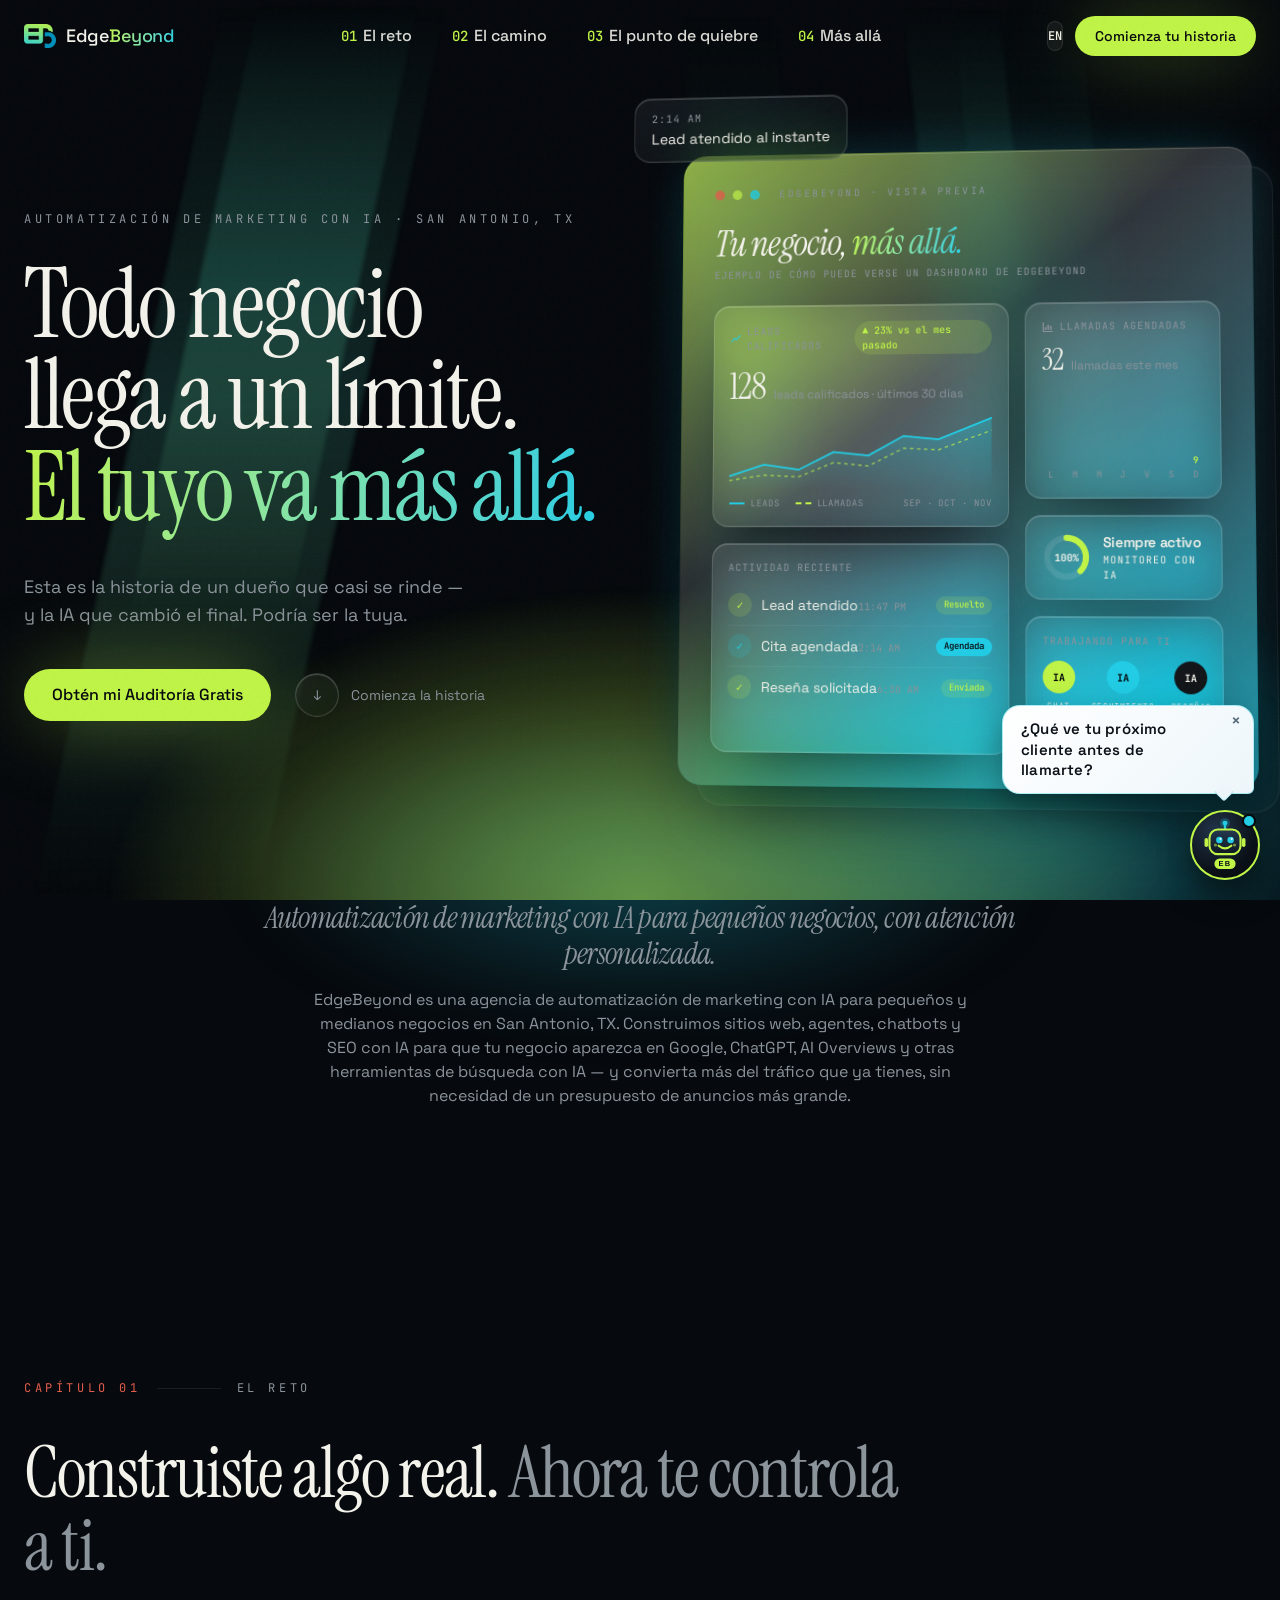
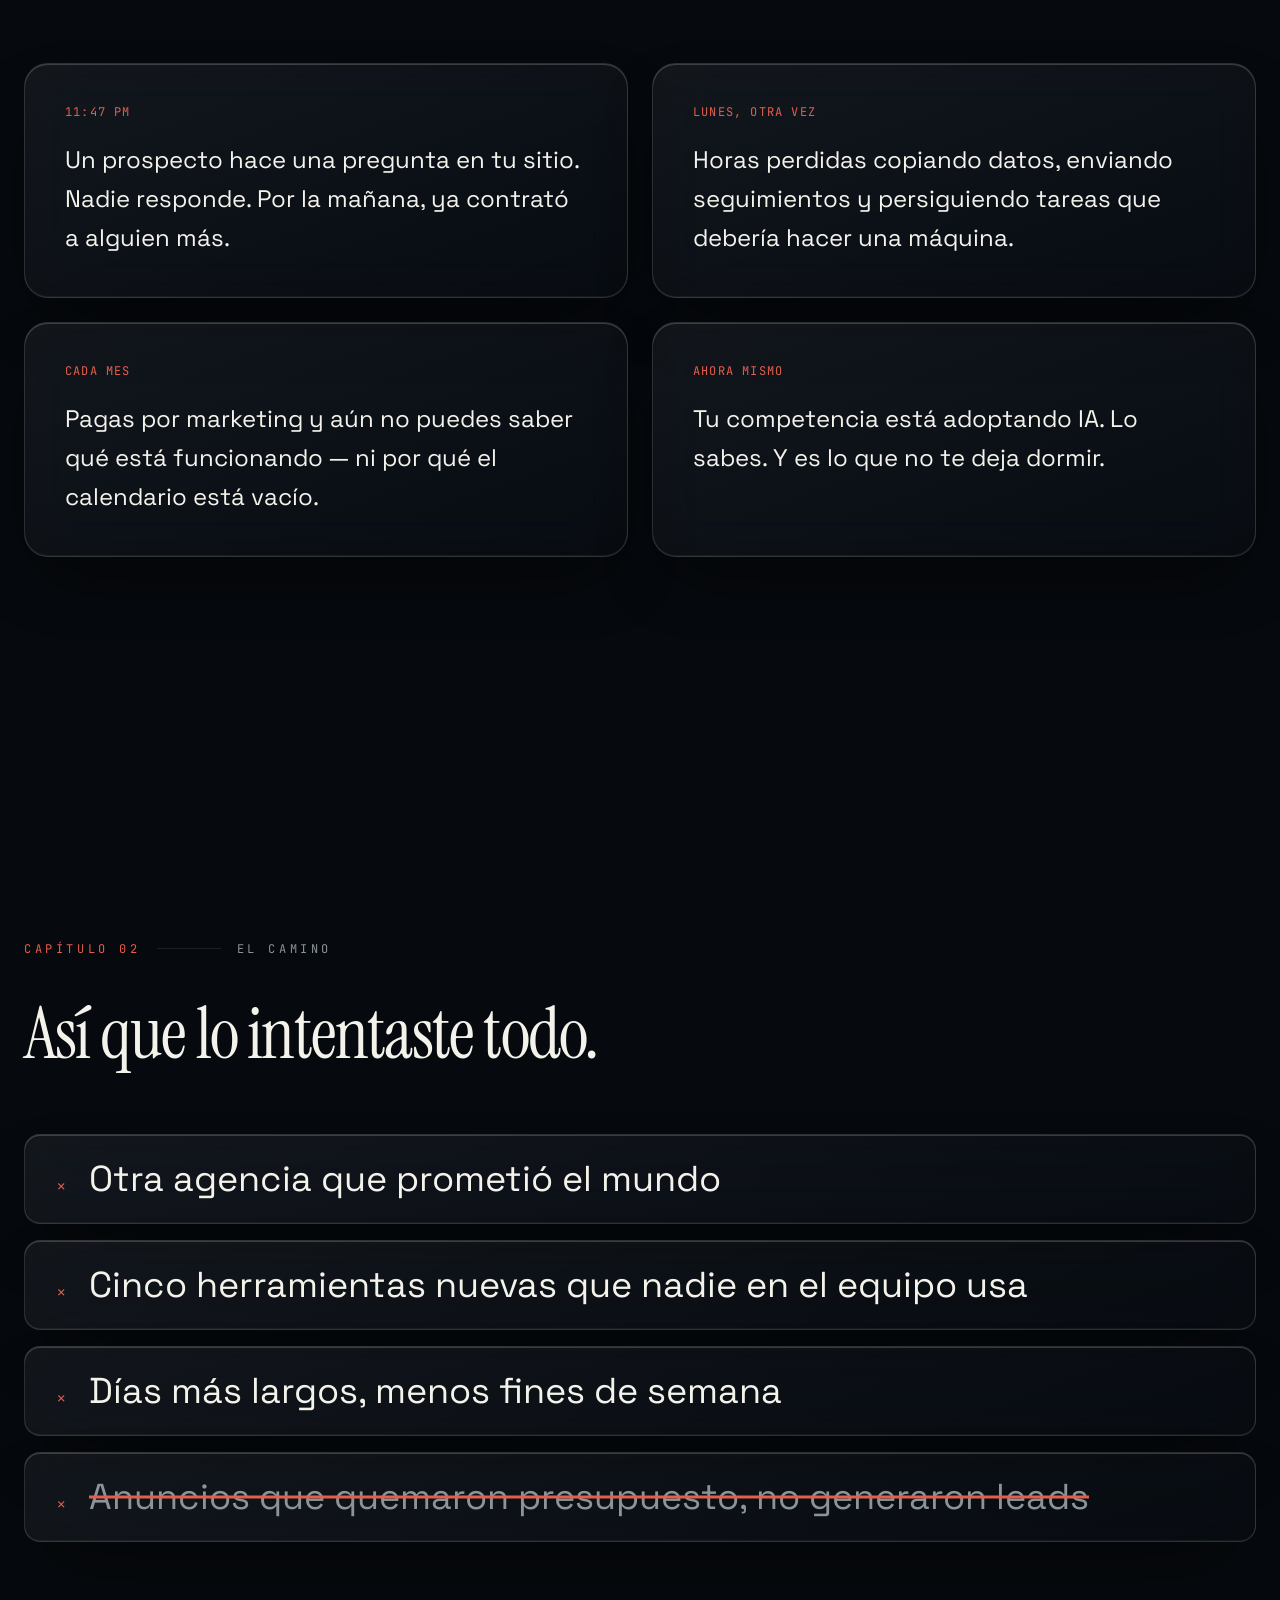
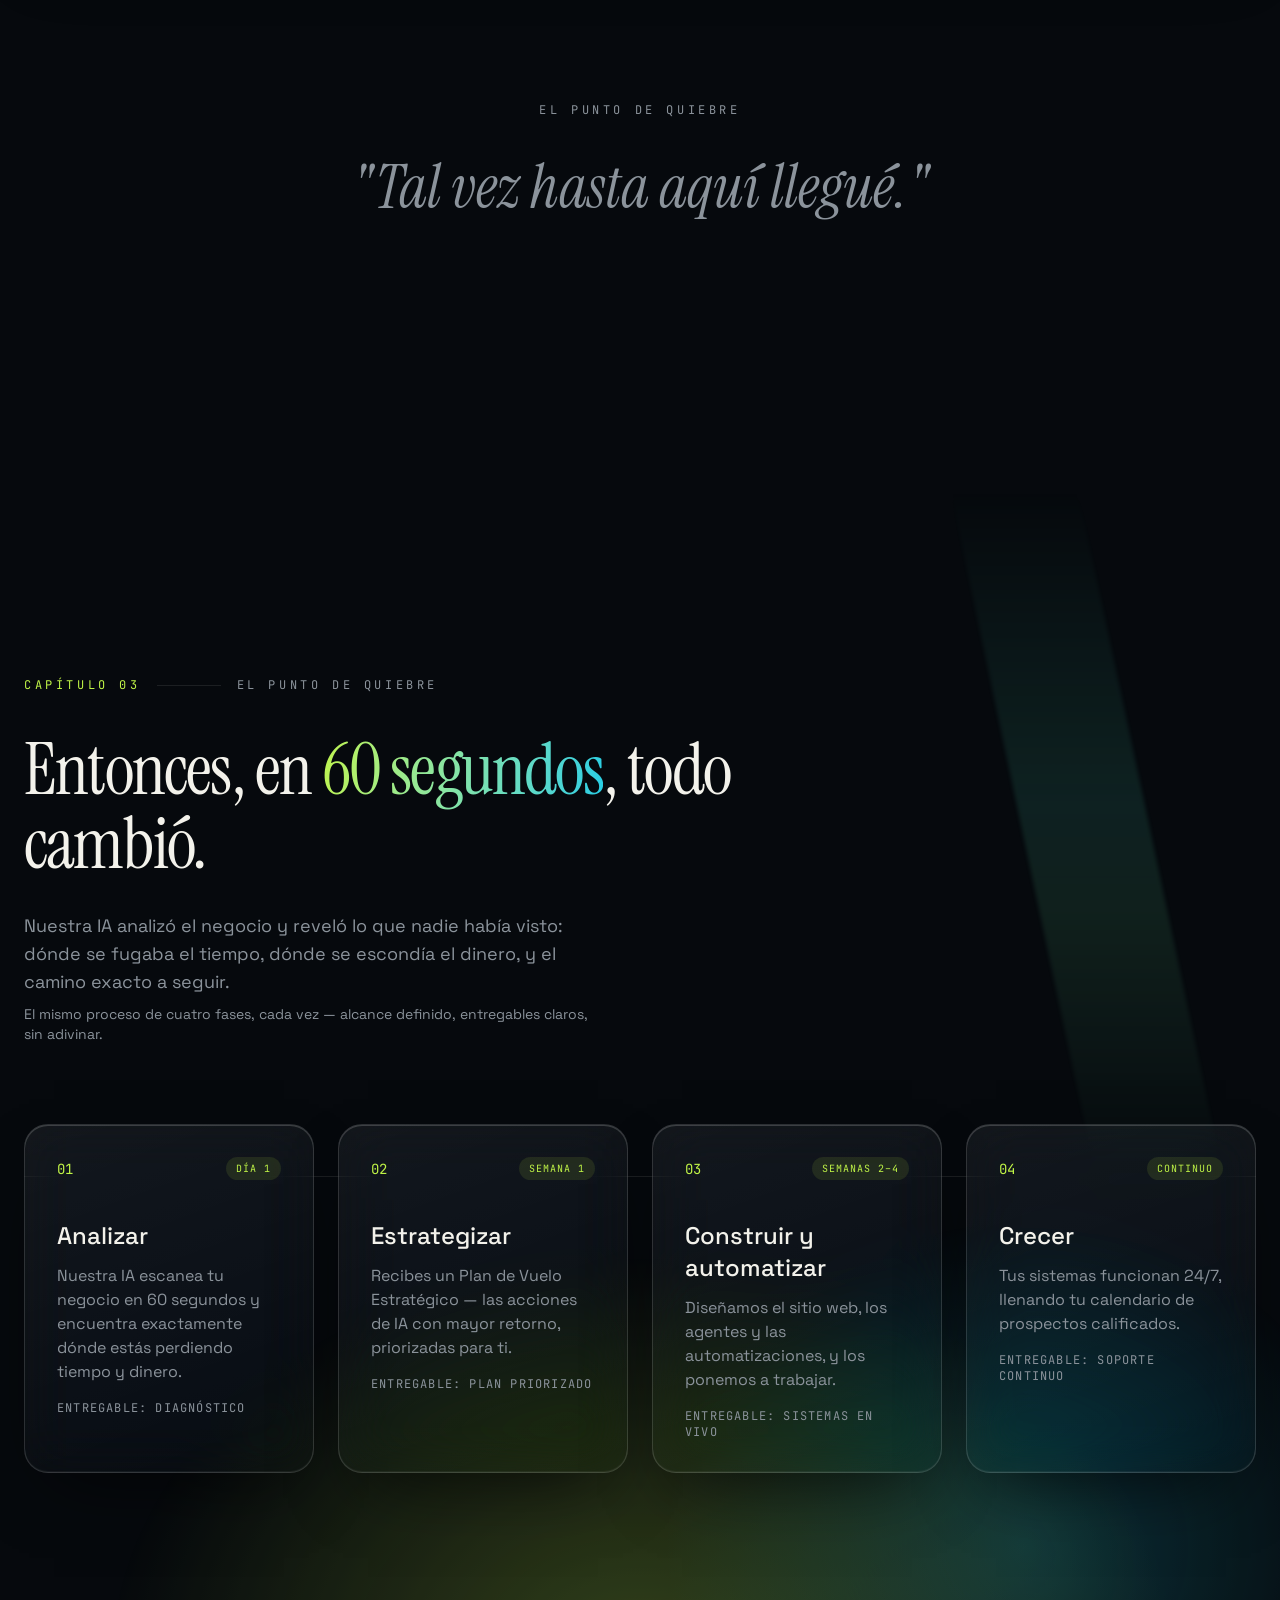
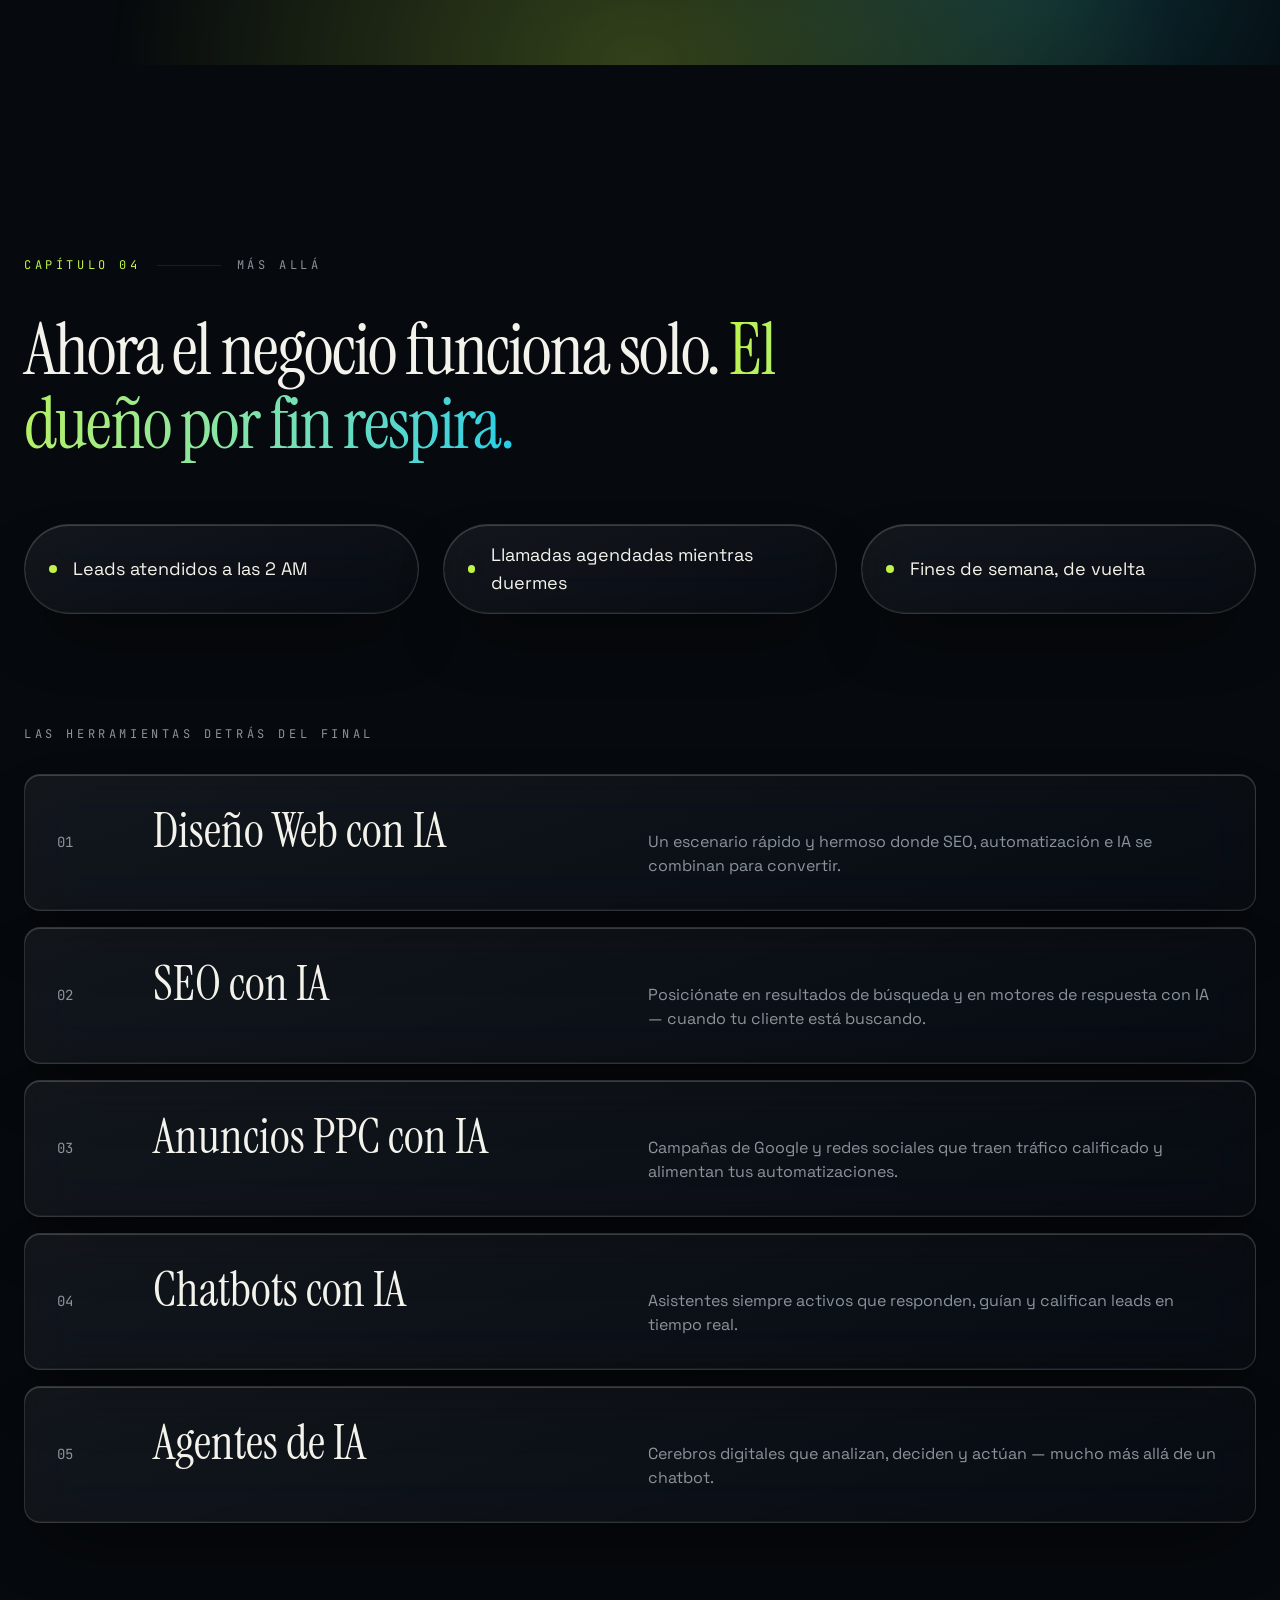
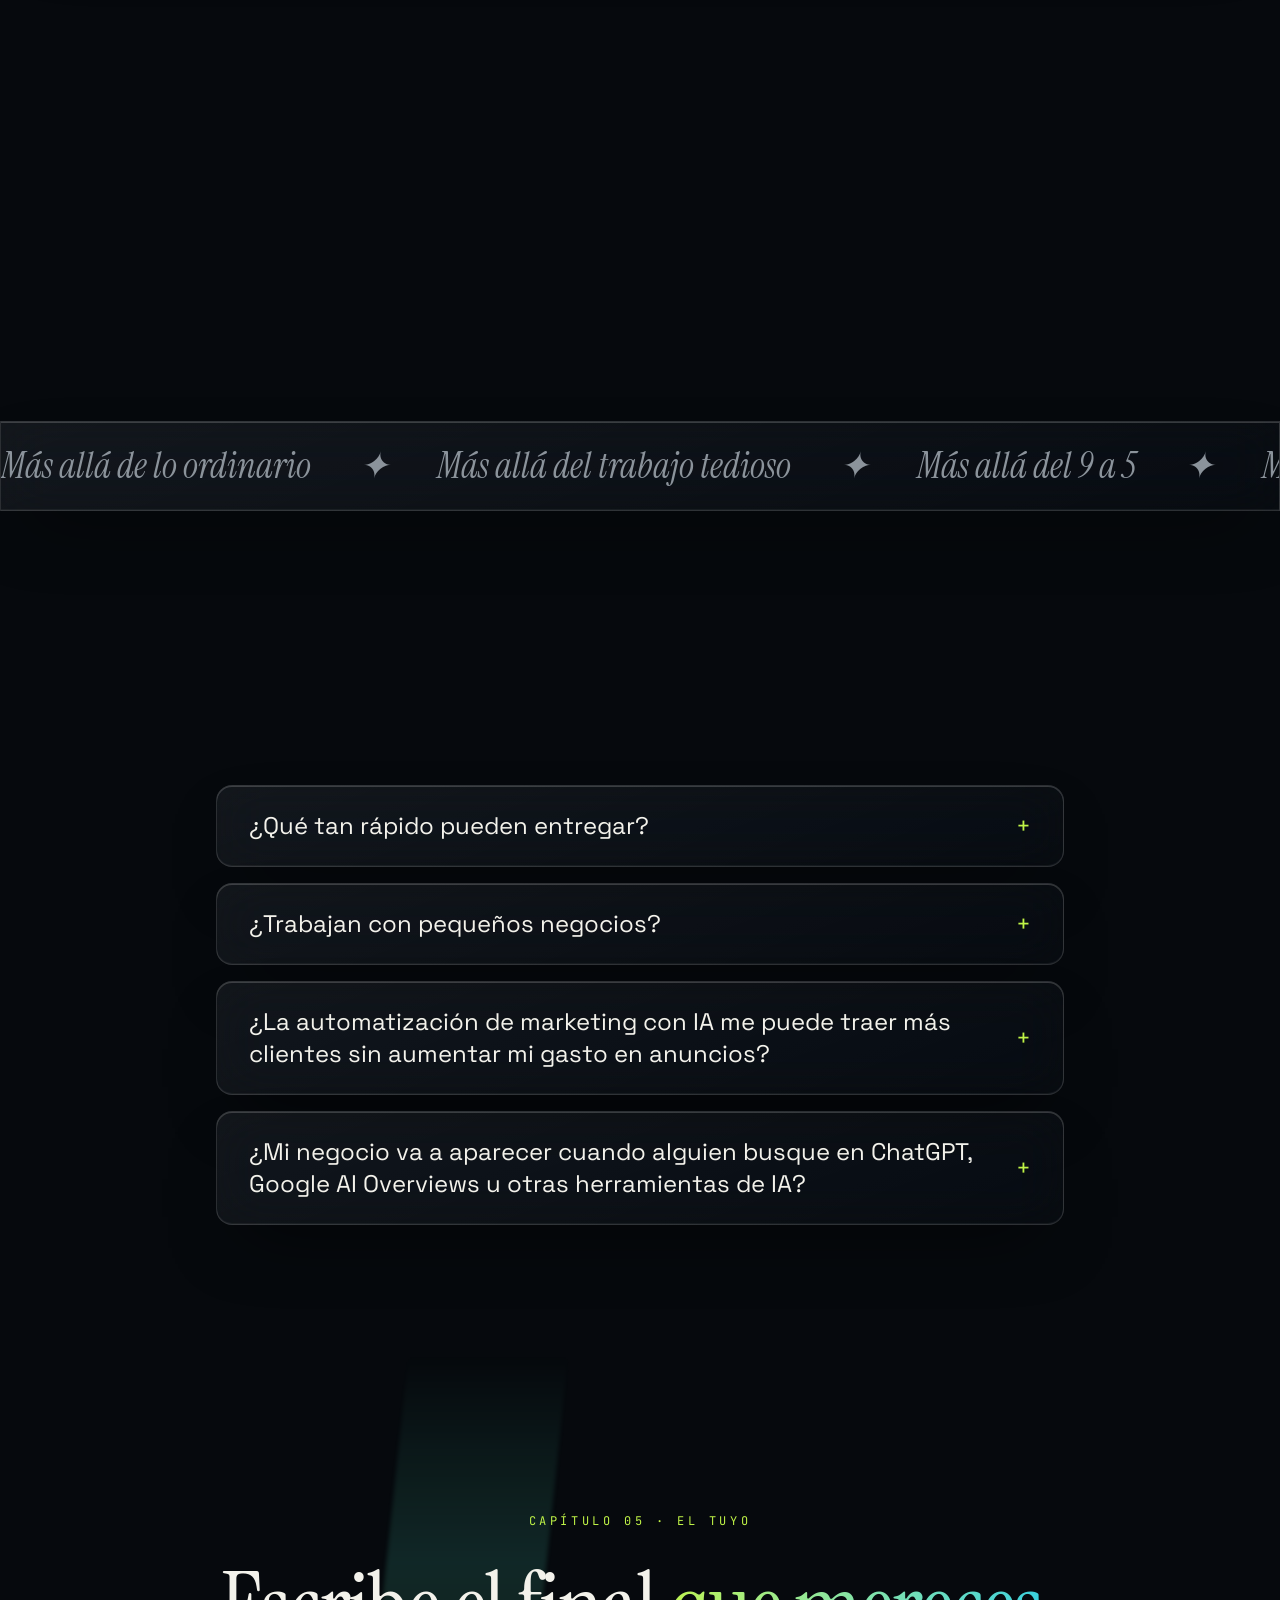
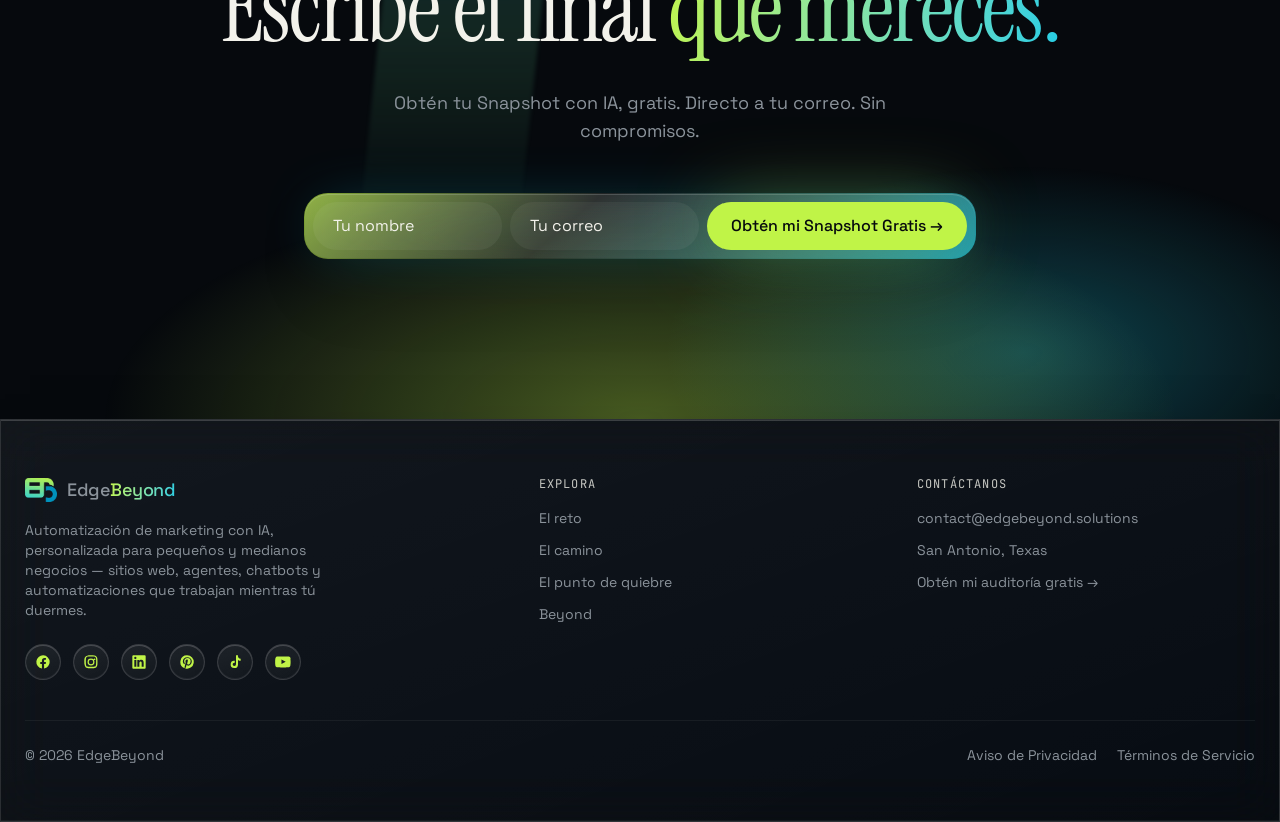
==== es/index.html @ 0227cfc9 "Hero dashboard panel: real KPIs, chart legend, full activity times, named agents, softer tilt" ====
<!DOCTYPE html>
<html lang="es">
<head>
<meta http-equiv="Cache-Control" content="no-cache, no-store, must-revalidate">
<meta http-equiv="Pragma" content="no-cache">
<meta http-equiv="Expires" content="0">
<script>if ('scrollRestoration' in history) { history.scrollRestoration = 'manual'; }</script>
<!-- Google Tag Manager -->
<script>(function(w,d,s,l,i){w[l]=w[l]||[];w[l].push({'gtm.start':
new Date().getTime(),event:'gtm.js'});var f=d.getElementsByTagName(s)[0],
j=d.createElement(s),dl=l!='dataLayer'?'&l='+l:'';j.async=true;j.src=
'https://www.googletagmanager.com/gtm.js?id='+i+dl;f.parentNode.insertBefore(j,f);
})(window,document,'script','dataLayer','GTM-MPHTCQDV');</script>
<!-- End Google Tag Manager -->
<meta charset="utf-8">
<meta name="viewport" content="width=device-width, initial-scale=1">
<title>Automatización de Marketing con IA para Pequeños Negocios | San Antonio, TX | EdgeBeyond</title>
<meta name="description" content="Automatización de marketing con IA, personalizada, para pequeños y medianos negocios. Sitios web, agentes y chatbots con IA, y SEO con IA hechos en San Antonio, TX — para que tu negocio aparezca en Google, ChatGPT y las búsquedas con IA, y consigas más clientes sin aumentar tu gasto en anuncios.">
<meta name="keywords" content="automatización de marketing con IA, agencia de marketing con IA, marketing automatizado para pequeños negocios, agentes de IA para negocios, SEO con IA, chatbots con IA, agencia de marketing con IA en San Antonio, marketing con IA personalizado">
<meta name="author" content="EdgeBeyond">
<meta name="robots" content="index, follow, max-image-preview:large">
<meta name="theme-color" content="#0b0d12">
<link rel="canonical" href="https://edgebeyond.solutions/es/">
<link rel="alternate" hreflang="en" href="https://edgebeyond.solutions/">
<link rel="alternate" hreflang="es" href="https://edgebeyond.solutions/es/">
<link rel="alternate" hreflang="x-default" href="https://edgebeyond.solutions/">
<meta property="og:type" content="website">
<meta property="og:site_name" content="EdgeBeyond">
<meta property="og:locale" content="es_US">
<meta property="og:title" content="Automatización de Marketing con IA para Pequeños Negocios | San Antonio, TX | EdgeBeyond">
<meta property="og:description" content="Automatización de marketing con IA, personalizada, para pequeños y medianos negocios — sitios web, agentes, chatbots y SEO con IA hechos en San Antonio, TX.">
<meta property="og:url" content="https://edgebeyond.solutions/es/">
<meta property="og:image" content="https://edgebeyond.solutions/og-home-es.png">
<meta property="og:image:width" content="1200">
<meta property="og:image:height" content="630">
<meta property="og:image:type" content="image/png">
<meta name="twitter:card" content="summary_large_image">
<meta name="twitter:title" content="Automatización de Marketing con IA para Pequeños Negocios | San Antonio, TX | EdgeBeyond">
<meta name="twitter:description" content="Automatización de marketing con IA, personalizada, para pequeños y medianos negocios — sitios web, agentes, chatbots y SEO con IA hechos en San Antonio, TX.">
<meta name="twitter:image" content="https://edgebeyond.solutions/og-home-es.png">
<link rel="icon" href="../favicon.ico?v=2" type="image/x-icon">
<link rel="apple-touch-icon" href="../logo-mark-512.png">
<link rel="preconnect" href="https://fonts.googleapis.com">
<link rel="preconnect" href="https://fonts.gstatic.com" crossorigin>
<link rel="preload" as="style" href="https://fonts.googleapis.com/css2?family=Instrument+Serif:ital@0;1&family=JetBrains+Mono:wght@400&family=Space+Grotesk:wght@300;400;500;600&display=swap">
<link rel="stylesheet" href="https://fonts.googleapis.com/css2?family=Instrument+Serif:ital@0;1&family=JetBrains+Mono:wght@400&family=Space+Grotesk:wght@300;400;500;600&display=swap" media="print" onload="this.media='all'">
<noscript><link rel="stylesheet" href="https://fonts.googleapis.com/css2?family=Instrument+Serif:ital@0;1&family=JetBrains+Mono:wght@400&family=Space+Grotesk:wght@300;400;500;600&display=swap"></noscript>
<link rel="stylesheet" href="../styles.css">

<script type="application/ld+json">
{
  "@context": "https://schema.org",
  "@type": "Organization",
  "name": "EdgeBeyond",
  "url": "https://edgebeyond.solutions/es/",
  "logo": "https://edgebeyond.solutions/logo-mark-512.png",
  "email": "contact@edgebeyond.solutions",
  "description": "Agencia de automatización de marketing con IA, personalizada, para pequeños y medianos negocios en San Antonio, TX.",
  "sameAs": [
    "https://www.facebook.com/EdgeBeyondSolutions/",
    "https://www.instagram.com/edgebeyondsolutions/",
    "https://www.linkedin.com/company/edgebeyondsolutions/",
    "https://www.pinterest.com/EdgeBeyondS/",
    "https://www.tiktok.com/@edgebeyond.solutions",
    "https://www.youtube.com/@EdgeBeyondSolutions"
  ]
}
</script>
<script type="application/ld+json">
{
  "@context": "https://schema.org",
  "@type": "WebSite",
  "name": "EdgeBeyond",
  "url": "https://edgebeyond.solutions/es/",
  "inLanguage": ["en", "es"]
}
</script>
<script type="application/ld+json">
{
  "@context": "https://schema.org",
  "@type": "ProfessionalService",
  "name": "EdgeBeyond",
  "description": "Agencia de automatización de marketing con IA, personalizada: sitios web, chatbots, agentes y automatizaciones con IA, SEO y PPC para pequeños y medianos negocios que buscan atención individual.",
  "url": "https://edgebeyond.solutions/es/",
  "email": "contact@edgebeyond.solutions",
  "areaServed": {
    "@type": "City",
    "name": "San Antonio, Texas"
  },
  "address": {
    "@type": "PostalAddress",
    "addressLocality": "San Antonio",
    "addressRegion": "TX",
    "addressCountry": "US"
  },
  "makesOffer": [
    { "@type": "Offer", "itemOffered": { "@type": "Service", "name": "Diseño Web con IA" } },
    { "@type": "Offer", "itemOffered": { "@type": "Service", "name": "SEO con IA" } },
    { "@type": "Offer", "itemOffered": { "@type": "Service", "name": "Anuncios PPC con IA" } },
    { "@type": "Offer", "itemOffered": { "@type": "Service", "name": "Chatbots con IA" } },
    { "@type": "Offer", "itemOffered": { "@type": "Service", "name": "Agentes de IA" } },
    { "@type": "Offer", "itemOffered": { "@type": "Service", "name": "Automatizaciones con IA" } },
    { "@type": "Offer", "itemOffered": { "@type": "Service", "name": "Redes Sociales con IA" } }
  ]
}
</script>
<script type="application/ld+json">
{
  "@context": "https://schema.org",
  "@type": "FAQPage",
  "mainEntity": [
    {
      "@type": "Question",
      "name": "¿Qué es una agencia de Automatización de Marketing con IA?",
      "acceptedAnswer": {
        "@type": "Answer",
        "text": "Una agencia que combina diseño web, marketing digital y agentes de IA para atraer prospectos calificados y hacer crecer tu negocio con menos esfuerzo manual."
      }
    },
    {
      "@type": "Question",
      "name": "¿Qué tan rápido pueden entregar?",
      "acceptedAnswer": {
        "@type": "Answer",
        "text": "En semanas, no meses. Empezamos con un diagnóstico, priorizamos las acciones de mayor retorno y construimos por fases para que veas valor desde el principio."
      }
    },
    {
      "@type": "Question",
      "name": "¿Trabajan con pequeños negocios?",
      "acceptedAnswer": {
        "@type": "Answer",
        "text": "Sí — los pequeños y medianos negocios son exactamente para quienes construimos. Hablas directamente con las personas que diseñan y construyen tu solución, con atención personalizada en vez de un call center."
      }
    },
    {
      "@type": "Question",
      "name": "¿La automatización de marketing con IA me puede traer más clientes sin aumentar mi gasto en anuncios?",
      "acceptedAnswer": {
        "@type": "Answer",
        "text": "Sí. La automatización de marketing con IA se enfoca en convertir el tráfico y los leads que ya tienes — respondiendo al instante, dando seguimiento automático y calificando prospectos — para que consigas más clientes con el mismo presupuesto, en vez de solo gastar más en anuncios."
      }
    },
    {
      "@type": "Question",
      "name": "¿Mi negocio va a aparecer cuando alguien busque en ChatGPT, Google AI Overviews u otras herramientas de IA?",
      "acceptedAnswer": {
        "@type": "Answer",
        "text": "Eso es parte de nuestro servicio de SEO con IA. Estructuramos tu sitio web y contenido para que los motores de búsqueda y respuesta con IA puedan encontrar, entender y recomendar tu negocio, no solo los resultados de búsqueda tradicionales."
      }
    }
  ]
}
</script>
</head>
<body class="grain overflow-x-clip" id="top">
<!-- Google Tag Manager (noscript) -->
<noscript><iframe src="https://www.googletagmanager.com/ns.html?id=GTM-MPHTCQDV"
height="0" width="0" style="display:none;visibility:hidden"></iframe></noscript>
<!-- End Google Tag Manager (noscript) -->

<!-- Ambient -->
<div class="pointer-events-none fixed inset-0 -z-10" aria-hidden="true">
  <div class="absolute inset-0 horizon opacity-50 md:opacity-70"></div>
  <div class="holo-beam absolute left-[10%] top-0 h-full w-24 -skew-x-12 opacity-30 md:w-56 md:opacity-50"></div>
  <div class="holo-beam absolute right-[12%] top-0 h-full w-16 skew-x-6 opacity-20 md:w-32 md:opacity-35"></div>
  <div class="holo-beam absolute left-[55%] top-0 h-full w-12 skew-x-3 opacity-15 md:w-24 md:opacity-25"></div>
  <div class="floor-glow absolute -bottom-40 left-1/2 h-96 w-[90%] -translate-x-1/2"></div>
</div>

<!-- Nav -->
<header id="siteNav" class="fixed inset-x-0 top-0 z-40 border-b border-transparent transition-all duration-500">
  <div class="mx-auto flex max-w-7xl items-center justify-between px-6 py-4">
    <a href="#top" class="flex items-center gap-2.5" aria-label="EdgeBeyond">
      <picture><source srcset="../logo-mark-color.webp" type="image/webp"><img src="../logo-mark-color.png" alt="" aria-hidden="true" class="h-6 w-8 shrink-0 object-contain"></picture>
      <span class="text-lg font-medium tracking-tight">Edge<span class="text-edge">Beyond</span></span>
    </a>
    <nav class="hidden items-center gap-10 md:flex">
      <a href="#challenge" class="group text-base font-medium text-foreground/90 transition-colors hover:text-primary"><span class="mr-1.5 font-mono text-sm text-primary">01</span>El reto</a>
      <a href="#journey" class="group text-base font-medium text-foreground/90 transition-colors hover:text-primary"><span class="mr-1.5 font-mono text-sm text-primary">02</span>El camino</a>
      <a href="#turning" class="group text-base font-medium text-foreground/90 transition-colors hover:text-primary"><span class="mr-1.5 font-mono text-sm text-primary">03</span>El punto de quiebre</a>
      <a href="#beyond" class="group text-base font-medium text-foreground/90 transition-colors hover:text-primary"><span class="mr-1.5 font-mono text-sm text-primary">04</span>Más allá</a>
    </nav>
    <div class="flex items-center gap-3">
      <a href="../index.html" class="hidden rounded-full border border-foreground/25 bg-white/5 px-3.5 py-1.5 font-mono text-xs font-semibold text-foreground backdrop-blur-sm transition-all hover:border-primary hover:bg-primary/10 hover:text-primary sm:inline-block" hreflang="en">EN</a>
      <a href="https://calendar.app.google/oV2TzbkDzcQhNi2w7" target="_blank" rel="noopener" class="hidden rounded-full bg-primary px-5 py-2.5 text-sm font-medium text-primary-foreground shadow-glow transition-transform hover:scale-105 sm:inline-block">Comienza tu historia</a>
      <button id="navToggle" type="button" class="glass flex h-11 w-11 items-center justify-center rounded-full text-foreground md:hidden" aria-label="Abrir menú" aria-expanded="false" aria-controls="mobileNav">
        <svg id="navIconOpen" width="18" height="18" viewBox="0 0 18 18" fill="none" aria-hidden="true"><path d="M1 4h16M1 9h16M1 14h16" stroke="currentColor" stroke-width="1.8" stroke-linecap="round"></path></svg>
        <svg id="navIconClose" width="18" height="18" viewBox="0 0 18 18" fill="none" aria-hidden="true" class="hidden"><path d="M2 2l14 14M16 2L2 16" stroke="currentColor" stroke-width="1.8" stroke-linecap="round"></path></svg>
      </button>
    </div>
  </div>
  <nav id="mobileNav" class="glass mx-4 hidden flex-col overflow-hidden rounded-2xl border-x-0 md:hidden" aria-label="Móvil">
    <a href="#challenge" class="flex items-center gap-3 border-b border-border/60 px-6 py-4 text-lg font-medium text-foreground"><span class="font-mono text-xs text-primary">01</span>El reto</a>
    <a href="#journey" class="flex items-center gap-3 border-b border-border/60 px-6 py-4 text-lg font-medium text-foreground"><span class="font-mono text-xs text-primary">02</span>El camino</a>
    <a href="#turning" class="flex items-center gap-3 border-b border-border/60 px-6 py-4 text-lg font-medium text-foreground"><span class="font-mono text-xs text-primary">03</span>El punto de quiebre</a>
    <a href="#beyond" class="flex items-center gap-3 border-b border-border/60 px-6 py-4 text-lg font-medium text-foreground"><span class="font-mono text-xs text-primary">04</span>Más allá</a>
    <a href="../index.html" hreflang="en" class="flex items-center gap-3 border-b border-border/60 px-6 py-4 text-lg font-medium text-foreground"><span class="font-mono text-xs text-primary">EN</span>English</a>
    <a href="https://calendar.app.google/oV2TzbkDzcQhNi2w7" target="_blank" rel="noopener" class="flex items-center justify-center bg-primary px-6 py-4 text-base font-medium text-primary-foreground sm:hidden">Comienza tu historia</a>
  </nav>
</header>

<!-- HERO -->
<section id="hero" class="relative flex min-h-screen items-center overflow-hidden">
  <div class="absolute inset-0 horizon"></div>
  <div class="holo-beam absolute left-[15%] top-0 h-[70%] w-20 -skew-x-12 opacity-35 md:w-40 md:opacity-60" aria-hidden="true"></div>
  <div class="holo-beam absolute right-[20%] top-0 h-[55%] w-14 skew-x-6 opacity-25 md:w-24 md:opacity-40" aria-hidden="true"></div>

  <div class="relative mx-auto grid w-full max-w-7xl items-center gap-16 px-6 pb-24 pt-32 lg:grid-cols-2">
    <div>
      <p class="reveal font-mono text-xs uppercase tracking-[0.3em] text-muted-foreground">Automatización de Marketing con IA · San Antonio, TX</p>
      <h1 class="reveal mt-8 font-display text-6xl leading-[0.95] tracking-tight md:text-8xl">
        Todo negocio<br>llega a un límite.<br>
        <em class="text-edge not-italic">El tuyo va más allá.</em>
      </h1>
      <p class="reveal mt-10 max-w-md text-lg text-muted-foreground">Esta es la historia de un dueño que casi se rinde — y la IA que cambió el final. Podría ser la tuya.</p>
      <div class="reveal mt-10 flex flex-wrap items-center gap-6">
        <a href="./snapshot/" class="rounded-full bg-primary px-7 py-3.5 font-medium text-primary-foreground shadow-glow transition-transform hover:scale-105">Obtén mi Auditoría Gratis</a>
        <a href="#challenge" class="group flex items-center gap-3 text-sm text-muted-foreground transition-colors hover:text-foreground">
          <span class="glass flex h-11 w-11 items-center justify-center rounded-full transition-colors group-hover:text-primary">↓</span>
          Comienza la historia
        </a>
      </div>
    </div>

    <div class="reveal">
      <div class="tilt-scene relative mx-auto w-full max-w-xl" id="holoScene">
        <div class="floor-glow absolute -bottom-16 left-1/2 h-40 w-[120%] -translate-x-1/2" aria-hidden="true"></div>
        <div class="tilt-panel relative" id="holoPanel" style="--rx:3deg;--ry:-4deg">
          <div class="glass absolute inset-0 translate-x-5 translate-y-5 rounded-3xl opacity-40" aria-hidden="true"></div>
          <div class="glass-edge relative rounded-3xl p-6 md:p-8">
            <div class="flex items-center gap-2">
              <span class="h-2.5 w-2.5 rounded-full bg-pain/80"></span>
              <span class="h-2.5 w-2.5 rounded-full bg-primary/70"></span>
              <span class="h-2.5 w-2.5 rounded-full bg-accent/80"></span>
              <span class="ml-3 font-mono text-[10px] uppercase tracking-[0.25em] text-muted-foreground">edgebeyond · vista previa</span>
            </div>
            <p class="mt-6 font-display text-3xl italic tracking-tight md:text-4xl">Tu negocio, <span class="text-edge">más allá.</span></p>
            <p class="mt-1 font-mono text-[10px] uppercase tracking-widest text-muted-foreground">Ejemplo de cómo puede verse un dashboard de EdgeBeyond</p>
            <div class="mt-6 grid grid-cols-5 gap-4">
              <div class="col-span-5 flex flex-col gap-4 md:col-span-3">
                <div class="glass layer-1 rounded-2xl p-4">
                  <div class="flex items-center justify-between">
                    <span class="flex items-center gap-1.5 font-mono text-[10px] uppercase tracking-widest text-muted-foreground">
                      <svg viewBox="0 0 16 16" class="h-3 w-3 text-accent" fill="none" aria-hidden="true"><path d="M2 12 6 7l3 2 5-6" stroke="currentColor" stroke-width="1.6" stroke-linecap="round" stroke-linejoin="round"></path></svg>
                      Leads calificados
                    </span>
                    <span class="rounded-full bg-primary/15 px-2 py-0.5 font-mono text-[10px] font-medium text-primary">▲ 23% vs el mes pasado</span>
                  </div>
                  <div class="mt-3 flex items-baseline gap-2"><span class="font-display text-4xl tracking-tight">128</span><span class="text-xs text-muted-foreground">leads calificados · últimos 30 días</span></div>
                  <svg viewBox="0 0 300 90" class="mt-1 w-full" aria-hidden="true">
                    <defs>
                      <linearGradient id="area" x1="0" y1="0" x2="0" y2="1">
                        <stop stop-color="var(--accent)" stop-opacity="0.35"></stop>
                        <stop offset="1" stop-color="var(--accent)" stop-opacity="0"></stop>
                      </linearGradient>
                    </defs>
                    <path d="M0 75 L40 62 L80 68 L120 48 L160 52 L200 30 L240 34 L300 10 L300 90 L0 90 Z" fill="url(#area)"></path>
                    <path d="M0 75 L40 62 L80 68 L120 48 L160 52 L200 30 L240 34 L300 10" fill="none" stroke="var(--accent)" stroke-width="2" stroke-linecap="round"></path>
                    <path d="M0 80 L40 74 L80 76 L120 60 L160 64 L200 44 L240 46 L300 24" fill="none" stroke="var(--primary)" stroke-width="1.5" stroke-dasharray="4 4" opacity="0.7"></path>
                  </svg>
                  <div class="mt-2 flex items-center justify-between"><div class="flex items-center gap-4 font-mono text-[9px] uppercase tracking-widest text-muted-foreground"><span class="flex items-center gap-1.5"><span style="display:inline-block;width:16px;height:2px;border-radius:2px;background:var(--accent)"></span>Leads</span><span class="flex items-center gap-1.5"><span style="display:inline-block;width:16px;border-top:2px dashed var(--primary)"></span>Llamadas</span></div><span class="font-mono text-[9px] uppercase tracking-widest text-muted-foreground">Sep · Oct · Nov</span></div>
                </div>
                <div class="glass layer-1 flex-1 rounded-2xl p-4">
                  <p class="font-mono text-[10px] uppercase tracking-widest text-muted-foreground">Actividad reciente</p>
                  <ul class="mt-2.5 flex flex-col"><li class="flex items-center gap-2.5 border-b border-border/60 py-2 last:border-0"><span class="flex h-6 w-6 shrink-0 items-center justify-center rounded-full bg-primary/15 text-primary font-mono text-[10px]">✓</span><span class="min-w-0 flex-1"><span class="block text-sm leading-tight">Lead atendido</span><span class="mt-0.5 block font-mono text-[10px] text-muted-foreground">11:47 PM</span></span><span class="shrink-0 rounded-full px-2 py-0.5 font-mono text-[9px] font-medium bg-primary/15 text-primary">Resuelto</span></li><li class="flex items-center gap-2.5 border-b border-border/60 py-2 last:border-0"><span class="flex h-6 w-6 shrink-0 items-center justify-center rounded-full bg-accent/15 text-accent font-mono text-[10px]">✓</span><span class="min-w-0 flex-1"><span class="block text-sm leading-tight">Cita agendada</span><span class="mt-0.5 block font-mono text-[10px] text-muted-foreground">2:14 AM</span></span><span class="shrink-0 rounded-full px-2 py-0.5 font-mono text-[9px] font-medium bg-accent text-background">Agendada</span></li><li class="flex items-center gap-2.5 border-b border-border/60 py-2 last:border-0"><span class="flex h-6 w-6 shrink-0 items-center justify-center rounded-full bg-primary/15 text-primary font-mono text-[10px]">✓</span><span class="min-w-0 flex-1"><span class="block text-sm leading-tight">Reseña solicitada</span><span class="mt-0.5 block font-mono text-[10px] text-muted-foreground">6:30 AM</span></span><span class="shrink-0 rounded-full px-2 py-0.5 font-mono text-[9px] font-medium bg-primary/15 text-primary">Enviada</span></li></ul>
                </div>
              </div>

              <div class="col-span-5 flex flex-col gap-4 md:col-span-2">
                <div class="glass layer-1 relative rounded-2xl p-4">
                  <p class="flex items-center gap-1.5 font-mono text-[10px] uppercase tracking-widest text-muted-foreground">
                    <svg viewBox="0 0 16 16" class="h-3 w-3" fill="none" aria-hidden="true"><path d="M2 2v12h12" stroke="currentColor" stroke-width="1.6" stroke-linecap="round"></path><rect x="4" y="8" width="2" height="4" rx="0.6" fill="currentColor"></rect><rect x="7.5" y="5" width="2" height="7" rx="0.6" fill="currentColor"></rect><rect x="11" y="6.5" width="2" height="5.5" rx="0.6" fill="currentColor"></rect></svg>
                    Llamadas agendadas
                  </p>
                  <div class="mt-2 flex items-baseline gap-2"><span class="font-display text-3xl tracking-tight">32</span><span class="text-xs text-muted-foreground">llamadas este mes</span></div>
                  <div class="mt-3 flex items-end gap-1.5" style="height:92px"><span class="flex flex-1 flex-col items-center gap-1"><span class="font-mono text-[9px]">&nbsp;</span><span class="w-full rounded-sm bg-gradient-to-t from-accent/30 to-primary/80" style="height:30%"></span><span class="font-mono text-[9px] text-muted-foreground">L</span></span><span class="flex flex-1 flex-col items-center gap-1"><span class="font-mono text-[9px]">&nbsp;</span><span class="w-full rounded-sm bg-gradient-to-t from-accent/30 to-primary/80" style="height:45%"></span><span class="font-mono text-[9px] text-muted-foreground">M</span></span><span class="flex flex-1 flex-col items-center gap-1"><span class="font-mono text-[9px]">&nbsp;</span><span class="w-full rounded-sm bg-gradient-to-t from-accent/30 to-primary/80" style="height:38%"></span><span class="font-mono text-[9px] text-muted-foreground">M</span></span><span class="flex flex-1 flex-col items-center gap-1"><span class="font-mono text-[9px]">&nbsp;</span><span class="w-full rounded-sm bg-gradient-to-t from-accent/30 to-primary/80" style="height:55%"></span><span class="font-mono text-[9px] text-muted-foreground">J</span></span><span class="flex flex-1 flex-col items-center gap-1"><span class="font-mono text-[9px]">&nbsp;</span><span class="w-full rounded-sm bg-gradient-to-t from-accent/30 to-primary/80" style="height:50%"></span><span class="font-mono text-[9px] text-muted-foreground">V</span></span><span class="flex flex-1 flex-col items-center gap-1"><span class="font-mono text-[9px]">&nbsp;</span><span class="w-full rounded-sm bg-gradient-to-t from-accent/30 to-primary/80" style="height:70%"></span><span class="font-mono text-[9px] text-muted-foreground">S</span></span><span class="flex flex-1 flex-col items-center gap-1"><span class="font-mono text-[9px] font-bold text-primary">9</span><span class="w-full rounded-sm bg-gradient-to-t from-accent/30 to-primary/80 shadow-glow" style="height:85%"></span><span class="font-mono text-[9px] text-muted-foreground">D</span></span></div>
                </div>
                <div class="glass layer-1 flex items-center gap-3 rounded-2xl p-4">
                  <span class="relative inline-flex shrink-0"><svg viewBox="0 0 40 40" class="h-12 w-12" aria-hidden="true">
                    <circle cx="20" cy="20" r="16" fill="none" stroke="var(--border)" stroke-width="5"></circle>
                    <path d="M20 4a16 16 0 0 1 11.3 27.3" fill="none" stroke="var(--primary)" stroke-width="5" stroke-linecap="round"></path>
                  </svg><span class="absolute inset-0 flex items-center justify-center font-mono text-[10px] font-bold">100%</span></span>
                  <div class="min-w-0">
                    <p class="text-sm font-semibold tracking-tight">Siempre activo</p>
                    <p class="font-mono text-[10px] uppercase tracking-widest text-foreground/70">Monitoreo con IA</p>
                  </div>
                </div>
                <div class="glass layer-1 flex-1 rounded-2xl p-4">
                  <p class="font-mono text-[10px] uppercase tracking-widest text-muted-foreground">Trabajando para ti</p>
                  <div class="mt-3 flex gap-4" style="align-items:flex-start"><span class="flex flex-col items-center gap-1.5"><span class="flex h-8 w-8 items-center justify-center rounded-full bg-primary font-mono text-[10px] font-bold text-primary-foreground">IA</span><span class="font-mono uppercase text-foreground/70" style="font-size:8px;letter-spacing:.08em">Chat</span></span><span class="flex flex-col items-center gap-1.5"><span class="flex h-8 w-8 items-center justify-center rounded-full bg-accent font-mono text-[10px] font-bold text-background">IA</span><span class="font-mono uppercase text-foreground/70" style="font-size:8px;letter-spacing:.08em">Seguimiento</span></span><span class="flex flex-col items-center gap-1.5"><span class="flex h-8 w-8 items-center justify-center rounded-full bg-muted font-mono text-[10px] font-bold text-foreground">IA</span><span class="font-mono uppercase text-foreground/70" style="font-size:8px;letter-spacing:.08em">Reseñas</span></span></div><p class="mt-2.5 text-xs text-foreground/70">Cobertura 24/7</p>
                </div>
              </div>
            </div>
          </div>
          <div class="glass layer-3 animate-float absolute -left-6 -top-8 hidden rounded-2xl px-4 py-3 md:block">
            <p class="font-mono text-[10px] uppercase tracking-widest text-muted-foreground">2:14 AM</p>
            <p class="mt-0.5 text-sm">Lead atendido al instante</p>
          </div>
          
        </div>
      </div>
    </div>
  </div>
</section>

<!-- QUÉ HACEMOS — definición directa, rica en palabras clave para buscadores y motores de IA -->
<section class="mx-auto max-w-4xl px-6 pb-20 text-center">
  <h2 class="reveal font-display text-2xl italic tracking-tight text-muted-foreground md:text-3xl">Automatización de marketing con IA para pequeños negocios, con atención personalizada.</h2>
  <p class="reveal mx-auto mt-4 max-w-2xl text-muted-foreground">EdgeBeyond es una agencia de automatización de marketing con IA para pequeños y medianos negocios en San Antonio, TX. Construimos sitios web, agentes, chatbots y SEO con IA para que tu negocio aparezca en Google, ChatGPT, AI Overviews y otras herramientas de búsqueda con IA — y convierta más del tráfico que ya tienes, sin necesidad de un presupuesto de anuncios más grande.</p>
</section>

<!-- CH 1 — PAIN -->
<section class="mx-auto max-w-7xl px-6 py-32 md:py-48">
  <div id="challenge" class="reveal mb-10 flex items-center gap-4 font-mono text-xs uppercase tracking-[0.3em]">
    <span class="text-pain">Capítulo 01</span><span class="h-px w-16 bg-border"></span><span class="text-muted-foreground">El reto</span>
  </div>
  <h2 class="reveal max-w-4xl font-display text-5xl leading-[1.02] tracking-tight md:text-7xl">Construiste algo real. <span class="text-muted-foreground">Ahora te controla a ti.</span></h2>
  <div class="tilt-scene mt-20 grid gap-6 md:grid-cols-2" id="painGrid">
    <div class="reveal glass tilt-panel tilt-card rounded-3xl p-10 transition-all duration-300 hover:-translate-y-2 hover:shadow-glow" style="transition-delay:0ms;--rx:0deg;--ry:0deg">
      <p class="font-mono text-xs uppercase tracking-widest text-pain">11:47 PM</p>
      <p class="mt-5 text-xl leading-relaxed md:text-2xl">Un prospecto hace una pregunta en tu sitio. Nadie responde. Por la mañana, ya contrató a alguien más.</p>
    </div>
    <div class="reveal glass tilt-panel tilt-card rounded-3xl p-10 transition-all duration-300 hover:-translate-y-2 hover:shadow-glow" style="transition-delay:80ms;--rx:0deg;--ry:0deg">
      <p class="font-mono text-xs uppercase tracking-widest text-pain">Lunes, otra vez</p>
      <p class="mt-5 text-xl leading-relaxed md:text-2xl">Horas perdidas copiando datos, enviando seguimientos y persiguiendo tareas que debería hacer una máquina.</p>
    </div>
    <div class="reveal glass tilt-panel tilt-card rounded-3xl p-10 transition-all duration-300 hover:-translate-y-2 hover:shadow-glow" style="transition-delay:160ms;--rx:0deg;--ry:0deg">
      <p class="font-mono text-xs uppercase tracking-widest text-pain">Cada mes</p>
      <p class="mt-5 text-xl leading-relaxed md:text-2xl">Pagas por marketing y aún no puedes saber qué está funcionando — ni por qué el calendario está vacío.</p>
    </div>
    <div class="reveal glass tilt-panel tilt-card rounded-3xl p-10 transition-all duration-300 hover:-translate-y-2 hover:shadow-glow" style="transition-delay:240ms;--rx:0deg;--ry:0deg">
      <p class="font-mono text-xs uppercase tracking-widest text-pain">Ahora mismo</p>
      <p class="mt-5 text-xl leading-relaxed md:text-2xl">Tu competencia está adoptando IA. Lo sabes. Y es lo que no te deja dormir.</p>
    </div>
  </div>
</section>

<!-- CH 2 — JOURNEY & BREAKING POINT -->
<section class="relative py-32 md:py-48">
  <div class="mx-auto max-w-7xl px-6">
    <div id="journey" class="reveal mb-10 flex items-center gap-4 font-mono text-xs uppercase tracking-[0.3em]">
      <span class="text-pain">Capítulo 02</span><span class="h-px w-16 bg-border"></span><span class="text-muted-foreground">El camino</span>
    </div>
    <h2 class="reveal max-w-4xl font-display text-5xl leading-[1.02] tracking-tight md:text-7xl">Así que lo intentaste todo.</h2>
    <ul class="mt-16 space-y-4" id="triedList">
      <li class="reveal strike-item glass tilt-panel tilt-card flex items-baseline gap-6 rounded-2xl px-8 py-6 text-2xl md:text-4xl" style="transition-delay:0ms"><span class="font-mono text-sm text-pain">✕</span><span class="strike-text">Otra agencia que prometió el mundo</span></li>
      <li class="reveal strike-item glass tilt-panel tilt-card flex items-baseline gap-6 rounded-2xl px-8 py-6 text-2xl md:text-4xl" style="transition-delay:100ms"><span class="font-mono text-sm text-pain">✕</span><span class="strike-text">Cinco herramientas nuevas que nadie en el equipo usa</span></li>
      <li class="reveal strike-item glass tilt-panel tilt-card flex items-baseline gap-6 rounded-2xl px-8 py-6 text-2xl md:text-4xl" style="transition-delay:200ms"><span class="font-mono text-sm text-pain">✕</span><span class="strike-text">Días más largos, menos fines de semana</span></li>
      <li class="reveal strike-item glass tilt-panel tilt-card flex items-baseline gap-6 rounded-2xl px-8 py-6 text-2xl md:text-4xl" style="transition-delay:300ms"><span class="font-mono text-sm text-pain">✕</span><span class="strike-text">Anuncios que quemaron presupuesto, no generaron leads</span></li>
    </ul>
  </div>
  <div class="mx-auto mt-40 max-w-4xl px-6 text-center">
    <p class="reveal font-mono text-xs uppercase tracking-[0.3em] text-muted-foreground">El punto de quiebre</p>
    <blockquote class="reveal mt-8 font-display text-4xl italic leading-tight text-muted-foreground md:text-6xl">"Tal vez hasta aquí llegué."</blockquote>
    <p class="reveal mt-10 text-lg text-muted-foreground">Todo dueño lo ha pensado. Muy pocos se quedan ahí.</p>
  </div>
</section>

<!-- CH 3 — TURNING POINT -->
<section class="relative overflow-hidden py-32 md:py-48">
  <div class="absolute inset-0 horizon opacity-70"></div>
  <div class="holo-beam absolute right-[10%] top-0 h-[60%] w-16 skew-x-12 opacity-25 md:w-32 md:opacity-40" aria-hidden="true"></div>
  <div class="relative mx-auto max-w-7xl px-6">
    <div id="turning" class="reveal mb-10 flex items-center gap-4 font-mono text-xs uppercase tracking-[0.3em]">
      <span class="text-primary">Capítulo 03</span><span class="h-px w-16 bg-border"></span><span class="text-muted-foreground">El punto de quiebre</span>
    </div>
    <h2 class="reveal max-w-4xl font-display text-5xl leading-[1.02] tracking-tight md:text-7xl">Entonces, en <span class="text-edge">60 segundos</span>, todo cambió.</h2>
    <p class="reveal mt-8 max-w-xl text-lg text-muted-foreground">Nuestra IA analizó el negocio y reveló lo que nadie había visto: dónde se fugaba el tiempo, dónde se escondía el dinero, y el camino exacto a seguir.</p>
    <p class="reveal mt-2 max-w-xl text-sm text-muted-foreground">El mismo proceso de cuatro fases, cada vez — alcance definido, entregables claros, sin adivinar.</p>
    <div class="tilt-scene relative mt-20 grid gap-6 md:grid-cols-4" id="stepGrid">
      <div class="absolute left-0 right-0 top-[52px] hidden h-px bg-border md:block" aria-hidden="true"></div>
      <div class="reveal glass tilt-panel tilt-card group relative rounded-3xl p-8 transition-all duration-300 hover:-translate-y-2 hover:shadow-glow" style="transition-delay:0ms">
        <div class="flex items-center justify-between">
          <span class="font-mono text-sm text-primary">01</span>
          <span class="rounded-full bg-primary/10 px-2.5 py-1 font-mono text-[10px] uppercase tracking-widest text-primary">Día 1</span>
        </div>
        <h3 class="mt-10 text-2xl font-medium">Analizar</h3>
        <p class="mt-3 text-muted-foreground">Nuestra IA escanea tu negocio en 60 segundos y encuentra exactamente dónde estás perdiendo tiempo y dinero.</p>
        <p class="mt-4 font-mono text-xs uppercase tracking-widest text-muted-foreground">Entregable: diagnóstico</p>
      </div>
      <div class="reveal glass tilt-panel tilt-card group relative rounded-3xl p-8 transition-all duration-300 hover:-translate-y-2 hover:shadow-glow" style="transition-delay:120ms">
        <div class="flex items-center justify-between">
          <span class="font-mono text-sm text-primary">02</span>
          <span class="rounded-full bg-primary/10 px-2.5 py-1 font-mono text-[10px] uppercase tracking-widest text-primary">Semana 1</span>
        </div>
        <h3 class="mt-10 text-2xl font-medium">Estrategizar</h3>
        <p class="mt-3 text-muted-foreground">Recibes un Plan de Vuelo Estratégico — las acciones de IA con mayor retorno, priorizadas para ti.</p>
        <p class="mt-4 font-mono text-xs uppercase tracking-widest text-muted-foreground">Entregable: plan priorizado</p>
      </div>
      <div class="reveal glass tilt-panel tilt-card group relative rounded-3xl p-8 transition-all duration-300 hover:-translate-y-2 hover:shadow-glow" style="transition-delay:240ms">
        <div class="flex items-center justify-between">
          <span class="font-mono text-sm text-primary">03</span>
          <span class="rounded-full bg-primary/10 px-2.5 py-1 font-mono text-[10px] uppercase tracking-widest text-primary">Semanas 2–4</span>
        </div>
        <h3 class="mt-10 text-2xl font-medium">Construir y automatizar</h3>
        <p class="mt-3 text-muted-foreground">Diseñamos el sitio web, los agentes y las automatizaciones, y los ponemos a trabajar.</p>
        <p class="mt-4 font-mono text-xs uppercase tracking-widest text-muted-foreground">Entregable: sistemas en vivo</p>
      </div>
      <div class="reveal glass tilt-panel tilt-card group relative rounded-3xl p-8 transition-all duration-300 hover:-translate-y-2 hover:shadow-glow" style="transition-delay:360ms">
        <div class="flex items-center justify-between">
          <span class="font-mono text-sm text-primary">04</span>
          <span class="rounded-full bg-primary/10 px-2.5 py-1 font-mono text-[10px] uppercase tracking-widest text-primary">Continuo</span>
        </div>
        <h3 class="mt-10 text-2xl font-medium">Crecer</h3>
        <p class="mt-3 text-muted-foreground">Tus sistemas funcionan 24/7, llenando tu calendario de prospectos calificados.</p>
        <p class="mt-4 font-mono text-xs uppercase tracking-widest text-muted-foreground">Entregable: soporte continuo</p>
      </div>
    </div>
  </div>
</section>

<!-- CH 4 — BEYOND / SOLUTIONS -->
<section class="mx-auto max-w-7xl px-6 py-32 md:py-48">
  <div id="beyond" class="reveal mb-10 flex items-center gap-4 font-mono text-xs uppercase tracking-[0.3em]">
    <span class="text-primary">Capítulo 04</span><span class="h-px w-16 bg-border"></span><span class="text-muted-foreground">Más allá</span>
  </div>
  <h2 class="reveal max-w-4xl font-display text-5xl leading-[1.02] tracking-tight md:text-7xl">Ahora el negocio funciona solo. <em class="text-edge not-italic">El dueño por fin respira.</em></h2>
  <div class="mt-16 grid gap-6 md:grid-cols-3">
    <div class="reveal glass tilt-panel tilt-card flex items-center gap-4 rounded-full px-6 py-4" style="transition-delay:0ms"><span class="h-2 w-2 rounded-full bg-primary shadow-glow"></span><span class="text-lg">Leads atendidos a las 2 AM</span></div>
    <div class="reveal glass tilt-panel tilt-card flex items-center gap-4 rounded-full px-6 py-4" style="transition-delay:100ms"><span class="h-2 w-2 rounded-full bg-primary shadow-glow"></span><span class="text-lg">Llamadas agendadas mientras duermes</span></div>
    <div class="reveal glass tilt-panel tilt-card flex items-center gap-4 rounded-full px-6 py-4" style="transition-delay:200ms"><span class="h-2 w-2 rounded-full bg-primary shadow-glow"></span><span class="text-lg">Fines de semana, de vuelta</span></div>
  </div>
  <p class="reveal mt-28 font-mono text-xs uppercase tracking-[0.3em] text-muted-foreground">Las herramientas detrás del final</p>
  <div class="mt-8 grid gap-4" id="solutionGrid">
    <div class="reveal glass tilt-panel tilt-card group grid items-baseline gap-4 rounded-2xl px-8 py-8 transition-all duration-300 hover:-translate-y-1 hover:shadow-glow md:grid-cols-[80px_1fr_1.2fr]" style="transition-delay:0ms"><span class="font-mono text-sm text-muted-foreground">01</span><h3 class="font-display text-4xl transition-colors group-hover:text-primary md:text-5xl">Diseño Web con IA</h3><p class="text-muted-foreground">Un escenario rápido y hermoso donde SEO, automatización e IA se combinan para convertir.</p></div>
    <div class="reveal glass tilt-panel tilt-card group grid items-baseline gap-4 rounded-2xl px-8 py-8 transition-all duration-300 hover:-translate-y-1 hover:shadow-glow md:grid-cols-[80px_1fr_1.2fr]" style="transition-delay:60ms"><span class="font-mono text-sm text-muted-foreground">02</span><h3 class="font-display text-4xl transition-colors group-hover:text-primary md:text-5xl">SEO con IA</h3><p class="text-muted-foreground">Posiciónate en resultados de búsqueda y en motores de respuesta con IA — cuando tu cliente está buscando.</p></div>
    <div class="reveal glass tilt-panel tilt-card group grid items-baseline gap-4 rounded-2xl px-8 py-8 transition-all duration-300 hover:-translate-y-1 hover:shadow-glow md:grid-cols-[80px_1fr_1.2fr]" style="transition-delay:120ms"><span class="font-mono text-sm text-muted-foreground">03</span><h3 class="font-display text-4xl transition-colors group-hover:text-primary md:text-5xl">Anuncios PPC con IA</h3><p class="text-muted-foreground">Campañas de Google y redes sociales que traen tráfico calificado y alimentan tus automatizaciones.</p></div>
    <div class="reveal glass tilt-panel tilt-card group grid items-baseline gap-4 rounded-2xl px-8 py-8 transition-all duration-300 hover:-translate-y-1 hover:shadow-glow md:grid-cols-[80px_1fr_1.2fr]" style="transition-delay:180ms"><span class="font-mono text-sm text-muted-foreground">04</span><h3 class="font-display text-4xl transition-colors group-hover:text-primary md:text-5xl">Chatbots con IA</h3><p class="text-muted-foreground">Asistentes siempre activos que responden, guían y califican leads en tiempo real.</p></div>
    <div class="reveal glass tilt-panel tilt-card group grid items-baseline gap-4 rounded-2xl px-8 py-8 transition-all duration-300 hover:-translate-y-1 hover:shadow-glow md:grid-cols-[80px_1fr_1.2fr]" style="transition-delay:240ms"><span class="font-mono text-sm text-muted-foreground">05</span><h3 class="font-display text-4xl transition-colors group-hover:text-primary md:text-5xl">Agentes de IA</h3><p class="text-muted-foreground">Cerebros digitales que analizan, deciden y actúan — mucho más allá de un chatbot.</p></div>
    <div class="reveal glass tilt-panel tilt-card group grid items-baseline gap-4 rounded-2xl px-8 py-8 transition-all duration-300 hover:-translate-y-1 hover:shadow-glow md:grid-cols-[80px_1fr_1.2fr]" style="transition-delay:300ms"><span class="font-mono text-sm text-muted-foreground">06</span><h3 class="font-display text-4xl transition-colors group-hover:text-primary md:text-5xl">Automatizaciones con IA</h3><p class="text-muted-foreground">Motores invisibles que se encargan del trabajo repetitivo para que tu equipo no tenga que hacerlo.</p></div>
    <div class="reveal glass tilt-panel tilt-card group grid items-baseline gap-4 rounded-2xl px-8 py-8 transition-all duration-300 hover:-translate-y-1 hover:shadow-glow md:grid-cols-[80px_1fr_1.2fr]" style="transition-delay:360ms"><span class="font-mono text-sm text-muted-foreground">07</span><h3 class="font-display text-4xl transition-colors group-hover:text-primary md:text-5xl">Redes Sociales con IA</h3><p class="text-muted-foreground">Publicaciones planeadas, redactadas y programadas en tus canales, para que tu presencia nunca se apague.</p></div>
  </div>
</section>

<!-- MARQUEE -->
<div class="glass overflow-hidden border-x-0 py-6">
  <div class="flex w-max animate-marquee gap-12 font-display text-4xl italic text-muted-foreground">
    <span>Más allá de lo ordinario</span><span>✦</span><span>Más allá del trabajo tedioso</span><span>✦</span><span>Más allá del 9 a 5</span><span>✦</span><span>Más allá del límite</span><span>✦</span>
    <span>Más allá de lo ordinario</span><span>✦</span><span>Más allá del trabajo tedioso</span><span>✦</span><span>Más allá del 9 a 5</span><span>✦</span><span>Más allá del límite</span><span>✦</span>
  </div>
</div>

<!-- FAQ -->
<section class="mx-auto max-w-4xl px-6 py-32">
  <p class="reveal font-mono text-xs uppercase tracking-[0.3em] text-muted-foreground">Antes de comenzar</p>
  <div class="mt-8 grid gap-4">
    <details class="reveal glass tilt-panel tilt-card group rounded-2xl px-8 py-6">
      <summary class="flex cursor-pointer list-none items-center justify-between text-xl md:text-2xl">¿Qué es una agencia de Automatización de Marketing con IA?<span class="text-primary transition-transform group-open:rotate-45">+</span></summary>
      <p class="mt-4 max-w-2xl text-muted-foreground">Una agencia que combina diseño web, marketing digital y agentes de IA para atraer prospectos calificados y hacer crecer tu negocio con menos esfuerzo manual.</p>
    </details>
    <details class="reveal glass tilt-panel tilt-card group rounded-2xl px-8 py-6">
      <summary class="flex cursor-pointer list-none items-center justify-between text-xl md:text-2xl">¿Qué tan rápido pueden entregar?<span class="text-primary transition-transform group-open:rotate-45">+</span></summary>
      <p class="mt-4 max-w-2xl text-muted-foreground">En semanas, no meses. Empezamos con un diagnóstico, priorizamos las acciones de mayor retorno y construimos por fases para que veas valor desde el principio.</p>
    </details>
    <details class="reveal glass tilt-panel tilt-card group rounded-2xl px-8 py-6">
      <summary class="flex cursor-pointer list-none items-center justify-between text-xl md:text-2xl">¿Trabajan con pequeños negocios?<span class="text-primary transition-transform group-open:rotate-45">+</span></summary>
      <p class="mt-4 max-w-2xl text-muted-foreground">Sí — los pequeños y medianos negocios son exactamente para quienes construimos. Hablas directamente con las personas que diseñan y construyen tu solución, con atención personalizada en vez de un call center.</p>
    </details>
    <details class="reveal glass tilt-panel tilt-card group rounded-2xl px-8 py-6">
      <summary class="flex cursor-pointer list-none items-center justify-between text-xl md:text-2xl">¿La automatización de marketing con IA me puede traer más clientes sin aumentar mi gasto en anuncios?<span class="text-primary transition-transform group-open:rotate-45">+</span></summary>
      <p class="mt-4 max-w-2xl text-muted-foreground">Sí. La automatización de marketing con IA se enfoca en convertir el tráfico y los leads que ya tienes — respondiendo al instante, dando seguimiento automático y calificando prospectos — para que consigas más clientes con el mismo presupuesto, en vez de solo gastar más en anuncios.</p>
    </details>
    <details class="reveal glass tilt-panel tilt-card group rounded-2xl px-8 py-6">
      <summary class="flex cursor-pointer list-none items-center justify-between text-xl md:text-2xl">¿Mi negocio va a aparecer cuando alguien busque en ChatGPT, Google AI Overviews u otras herramientas de IA?<span class="text-primary transition-transform group-open:rotate-45">+</span></summary>
      <p class="mt-4 max-w-2xl text-muted-foreground">Eso es parte de nuestro servicio de SEO con IA. Estructuramos tu sitio web y contenido para que los motores de búsqueda y respuesta con IA puedan encontrar, entender y recomendar tu negocio, no solo los resultados de búsqueda tradicionales.</p>
    </details>
  </div>
</section>

<!-- CTA -->
<section id="begin" class="relative overflow-hidden py-40">
  <div class="absolute inset-0 horizon"></div>
  <div class="holo-beam absolute left-[30%] top-0 h-[70%] w-20 -skew-x-6 opacity-30 md:w-40 md:opacity-50" aria-hidden="true"></div>
  <div class="relative mx-auto max-w-4xl px-6 text-center">
    <p class="reveal font-mono text-xs uppercase tracking-[0.3em] text-primary">Capítulo 05 · El tuyo</p>
    <h2 class="reveal mt-8 font-display text-6xl leading-none tracking-tight md:text-8xl">Escribe el final <em class="text-edge not-italic">que mereces.</em></h2>
    <p class="reveal mx-auto mt-8 max-w-lg text-lg text-muted-foreground">Obtén tu Snapshot con IA, gratis. Directo a tu correo. Sin compromisos.</p>
    <form id="roadmapForm" class="reveal glass-edge mx-auto mt-12 max-w-2xl rounded-3xl p-2 text-left">
      <div id="roadmapStep1" class="flex flex-col gap-2 sm:flex-row sm:items-center">
        <label class="sr-only" for="roadmapName">Tu nombre</label>
        <input id="roadmapName" name="name" type="text" required placeholder="Tu nombre" class="min-w-0 flex-1 rounded-full bg-white/5 px-5 py-3 text-foreground outline-none placeholder:text-foreground/70">
        <label class="sr-only" for="roadmapEmail">Correo electrónico</label>
        <input id="roadmapEmail" name="email" type="email" required placeholder="Tu correo" class="min-w-0 flex-1 rounded-full bg-white/5 px-5 py-3 text-foreground outline-none placeholder:text-foreground/70">
        <button type="button" id="roadmapNextBtn1" class="shrink-0 rounded-full bg-primary px-6 py-3 font-medium text-primary-foreground shadow-glow transition-transform hover:scale-105">Obtén mi Snapshot Gratis →</button>
      </div>
      <div id="roadmapStep2" class="hidden flex-col gap-2 sm:flex-row sm:items-center">
        <label class="sr-only" for="roadmapWebsite">Sitio web (opcional)</label>
        <input id="roadmapWebsite" name="website" type="text" inputmode="url" autocapitalize="off" autocorrect="off" placeholder="Tu sitio web (opcional)" class="min-w-0 flex-1 rounded-full bg-white/5 px-5 py-3 text-foreground outline-none placeholder:text-foreground/70">
        <label class="sr-only" for="roadmapBusiness">Nombre del negocio</label>
        <input id="roadmapBusiness" name="business" type="text" required placeholder="Nombre del negocio" class="min-w-0 flex-1 rounded-full bg-white/5 px-5 py-3 text-foreground outline-none placeholder:text-foreground/70">
        <button type="button" id="roadmapNextBtn2" class="shrink-0 rounded-full bg-primary px-6 py-3 font-medium text-primary-foreground shadow-glow transition-transform hover:scale-105">Siguiente →</button>
      </div>
      <div id="roadmapStep3" class="hidden flex-col gap-2 sm:flex-row sm:items-center">
        <label class="sr-only" for="roadmapCity">Ciudad (opcional)</label>
        <input id="roadmapCity" name="city" type="text" placeholder="Ciudad (opcional)" class="min-w-0 flex-1 rounded-full bg-white/5 px-5 py-3 text-foreground outline-none placeholder:text-foreground/70">
        <label class="sr-only" for="roadmapCountry">País (opcional)</label>
        <input id="roadmapCountry" name="country" type="text" placeholder="País (opcional)" class="min-w-0 flex-1 rounded-full bg-white/5 px-5 py-3 text-foreground outline-none placeholder:text-foreground/70">
        <button type="submit" class="shrink-0 rounded-full bg-primary px-6 py-3 font-medium text-primary-foreground shadow-glow transition-transform hover:scale-105">Enviar →</button>
      </div>
      <div id="roadmapConfirm" class="hidden items-center justify-center gap-2 px-5 py-3 text-center">
        <span class="text-primary">✦</span>
        <p class="text-sm text-foreground">¡Gracias! Tu Snapshot va en camino — pronto lo recibirás en tu correo.</p>
      </div>
    </form>
  </div>
</section>

<footer class="glass border-x-0 border-b-0">
  <div class="mx-auto flex max-w-7xl flex-col gap-10 px-6 py-14 text-sm text-muted-foreground">
    <div class="grid gap-10 md:grid-cols-[1.4fr_1fr_1fr]">
      <div>
        <a href="#top" class="flex items-center gap-2.5" aria-label="EdgeBeyond">
          <picture><source srcset="../logo-mark-color.webp" type="image/webp"><img src="../logo-mark-color.png" alt="" aria-hidden="true" class="h-6 w-8 shrink-0 object-contain"></picture>
          <span class="text-lg font-medium tracking-tight">Edge<span class="text-edge">Beyond</span></span>
        </a>
        <p class="mt-4 max-w-xs text-muted-foreground">Automatización de marketing con IA, personalizada para pequeños y medianos negocios — sitios web, agentes, chatbots y automatizaciones que trabajan mientras tú duermes.</p>
        <div class="mt-6 flex items-center gap-3">
          <a href="https://www.facebook.com/EdgeBeyondSolutions/" target="_blank" rel="noopener noreferrer" aria-label="Facebook" class="glass flex h-9 w-9 items-center justify-center rounded-full text-primary transition-colors hover:text-accent">
            <svg width="16" height="16" viewBox="0 0 24 24" fill="currentColor" aria-hidden="true"><path d="M22 12a10 10 0 1 0-11.6 9.9v-7H7.9V12h2.5V9.8c0-2.5 1.5-3.9 3.8-3.9 1.1 0 2.2.2 2.2.2v2.4h-1.2c-1.2 0-1.6.8-1.6 1.6V12h2.8l-.4 2.9h-2.4v7A10 10 0 0 0 22 12z"></path></svg>
          </a>
          <a href="https://www.instagram.com/edgebeyondsolutions/" target="_blank" rel="noopener noreferrer" aria-label="Instagram" class="glass flex h-9 w-9 items-center justify-center rounded-full text-primary transition-colors hover:text-accent">
            <svg width="16" height="16" viewBox="0 0 24 24" fill="currentColor" aria-hidden="true"><path d="M12 2c2.7 0 3.1 0 4.1.1 1 .1 1.7.2 2.3.5.6.3 1.1.6 1.6 1.1.5.5.9 1 1.1 1.6.2.6.4 1.3.5 2.3.1 1 .1 1.4.1 4.1s0 3.1-.1 4.1c-.1 1-.2 1.7-.5 2.3-.3.6-.6 1.1-1.1 1.6-.5.5-1 .9-1.6 1.1-.6.2-1.3.4-2.3.5-1 .1-1.4.1-4.1.1s-3.1 0-4.1-.1c-1-.1-1.7-.2-2.3-.5-.6-.3-1.1-.6-1.6-1.1-.5-.5-.9-1-1.1-1.6-.2-.6-.4-1.3-.5-2.3C2 15.1 2 14.7 2 12s0-3.1.1-4.1c.1-1 .2-1.7.5-2.3.3-.6.6-1.1 1.1-1.6.5-.5 1-.9 1.6-1.1.6-.2 1.3-.4 2.3-.5C8.9 2 9.3 2 12 2zm0 1.8c-2.6 0-3 0-4 .1-.9.1-1.4.2-1.7.3-.4.2-.7.3-1 .6-.3.3-.5.6-.6 1-.1.3-.3.8-.3 1.7-.1 1-.1 1.4-.1 4s0 3 .1 4c.1.9.2 1.4.3 1.7.2.4.3.7.6 1 .3.3.6.5 1 .6.3.1.8.3 1.7.3 1 .1 1.4.1 4 .1s3 0 4-.1c.9-.1 1.4-.2 1.7-.3.4-.2.7-.3 1-.6.3-.3.5-.6.6-1 .1-.3.3-.8.3-1.7.1-1 .1-1.4.1-4s0-3-.1-4c-.1-.9-.2-1.4-.3-1.7-.2-.4-.3-.7-.6-1-.3-.3-.6-.5-1-.6-.3-.1-.8-.3-1.7-.3-1-.1-1.4-.1-4-.1zm0 3a5.2 5.2 0 1 1 0 10.4A5.2 5.2 0 0 1 12 6.8zm0 1.8a3.4 3.4 0 1 0 0 6.8 3.4 3.4 0 0 0 0-6.8zm5.4-2a1.2 1.2 0 1 1 0 2.5 1.2 1.2 0 0 1 0-2.5z"></path></svg>
          </a>
          <a href="https://www.linkedin.com/company/edgebeyondsolutions/" target="_blank" rel="noopener noreferrer" aria-label="LinkedIn" class="glass flex h-9 w-9 items-center justify-center rounded-full text-primary transition-colors hover:text-accent">
            <svg width="16" height="16" viewBox="0 0 24 24" fill="currentColor" aria-hidden="true"><path d="M20.5 2h-17A1.5 1.5 0 0 0 2 3.5v17A1.5 1.5 0 0 0 3.5 22h17a1.5 1.5 0 0 0 1.5-1.5v-17A1.5 1.5 0 0 0 20.5 2zM8 19H5V9h3zM6.5 7.7A1.7 1.7 0 1 1 6.5 4.3a1.7 1.7 0 0 1 0 3.4zM19 19h-3v-5c0-1.2 0-2.7-1.6-2.7S12.5 12.6 12.5 14v5h-3V9h2.9v1.3h.1c.4-.8 1.4-1.6 2.9-1.6 3.1 0 3.6 2 3.6 4.7V19z"></path></svg>
          </a>
          <a href="https://www.pinterest.com/EdgeBeyondS/" target="_blank" rel="noopener noreferrer" aria-label="Pinterest" class="glass flex h-9 w-9 items-center justify-center rounded-full text-primary transition-colors hover:text-accent">
            <svg width="16" height="16" viewBox="0 0 24 24" fill="currentColor" aria-hidden="true"><path d="M12 2a10 10 0 0 0-3.6 19.3c0-.8 0-1.8.2-2.7l1.4-5.9s-.3-.7-.3-1.7c0-1.6.9-2.8 2.1-2.8 1 0 1.5.7 1.5 1.6 0 1-.6 2.5-1 3.9-.3 1.1.6 2 1.7 2 2 0 3.5-2.1 3.5-5.1 0-2.7-1.9-4.6-4.7-4.6-3.2 0-5.1 2.4-5.1 4.9 0 1 .4 2 .9 2.6.1.1.1.2.1.3l-.3 1.3c-.1.2-.2.3-.4.2-1.4-.6-2.2-2.5-2.2-4 0-3.3 2.4-6.3 6.9-6.3 3.6 0 6.5 2.6 6.5 6 0 3.6-2.3 6.5-5.4 6.5-1.1 0-2.1-.6-2.4-1.2l-.7 2.5c-.2.9-.9 2.1-1.4 2.8A10 10 0 1 0 12 2z"></path></svg>
          </a>
          <a href="https://www.tiktok.com/@edgebeyond.solutions" target="_blank" rel="noopener noreferrer" aria-label="TikTok" class="glass flex h-9 w-9 items-center justify-center rounded-full text-primary transition-colors hover:text-accent">
            <svg width="16" height="16" viewBox="0 0 24 24" fill="currentColor" aria-hidden="true"><path d="M16.5 2h-3v13.5a2.5 2.5 0 1 1-2.5-2.5c.2 0 .5 0 .7.1v-3a5.5 5.5 0 1 0 4.8 5.5V9a6.9 6.9 0 0 0 4 1.3V7.3A4.3 4.3 0 0 1 16.5 2z"></path></svg>
          </a>
          <a href="https://www.youtube.com/@EdgeBeyondSolutions" target="_blank" rel="noopener noreferrer" aria-label="YouTube" class="glass flex h-9 w-9 items-center justify-center rounded-full text-primary transition-colors hover:text-accent">
            <svg width="16" height="16" viewBox="0 0 24 24" fill="currentColor" aria-hidden="true"><path d="M23.5 7.2s-.2-1.6-.9-2.3c-.9-.9-1.9-.9-2.3-1C17.3 3.6 12 3.6 12 3.6h0s-5.3 0-8.3.3c-.4 0-1.4.1-2.3 1-.7.7-.9 2.3-.9 2.3S.2 9.1.2 11v1.9c0 1.9.3 3.8.3 3.8s.2 1.6.9 2.3c.9.9 2 .9 2.5 1 1.8.2 7.7.3 7.7.3s5.3 0 8.3-.3c.4-.1 1.4-.1 2.3-1 .7-.7.9-2.3.9-2.3s.3-1.9.3-3.8V11c0-1.9-.3-3.8-.3-3.8zM9.7 14.9V8.4l6.3 3.3-6.3 3.2z"></path></svg>
          </a>
        </div>
      </div>
      <div>
        <p class="font-mono text-xs uppercase tracking-widest text-foreground/80">Explora</p>
        <nav class="mt-4 flex flex-col gap-3">
          <a href="#challenge" class="transition-colors hover:text-foreground">El reto</a>
          <a href="#journey" class="transition-colors hover:text-foreground">El camino</a>
          <a href="#turning" class="transition-colors hover:text-foreground">El punto de quiebre</a>
          <a href="#beyond" class="transition-colors hover:text-foreground">Beyond</a>
        </nav>
      </div>
      <div>
        <p class="font-mono text-xs uppercase tracking-widest text-foreground/80">Contáctanos</p>
        <div class="mt-4 flex flex-col gap-3">
          <a href="mailto:contact@edgebeyond.solutions" class="transition-colors hover:text-foreground">contact@edgebeyond.solutions</a>
          <p>San Antonio, Texas</p>
          <a href="./snapshot/" class="transition-colors hover:text-foreground">Obtén mi auditoría gratis →</a>
        </div>
      </div>
    </div>
    <div class="flex flex-col items-center gap-4 border-t border-border/60 pt-6 md:flex-row md:justify-between">
      <p id="copyrightYear">© 2026 EdgeBeyond</p>
      <div class="flex items-center gap-5">
        <a href="./privacy-policy.html" class="transition-colors hover:text-foreground">Aviso de Privacidad</a>
        <a href="./terms-of-service.html" class="transition-colors hover:text-foreground">Términos de Servicio</a>
      </div>
    </div>
  </div>
</footer>

<script>
(function(){
  "use strict";

  document.getElementById('copyrightYear').textContent = '© ' + new Date().getFullYear() + ' EdgeBeyond';

  /* useReveal: IntersectionObserver adds "in" to .reveal els.
     rootMargin delays the trigger until the element is well inside the lower
     part of the viewport, so the fade+rise actually plays out where the eye
     can see it while scrolling, instead of firing the instant it peeks in.
     The hero's own content is never gated behind scroll — regardless of
     viewport height/zoom it always plays its fade+rise a beat after load,
     staggered slightly per element, instead of waiting on an observer. */
  var io = new IntersectionObserver(function(entries){
    entries.forEach(function(e){ if(e.isIntersecting) e.target.classList.add('in'); });
  }, { rootMargin: '0px 0px -12% 0px', threshold: 0 });
  var heroReveals = [];
  document.querySelectorAll('.reveal').forEach(function(el){
    if(el.closest('#hero')){ heroReveals.push(el); } else { io.observe(el); }
  });
  setTimeout(function(){
    heroReveals.forEach(function(el, i){
      el.style.transitionDelay = (i * 100) + 'ms';
      el.classList.add('in');
    });
  }, 1000);

  /* strike-on-scroll: each .strike-item gets struck through, one at a time,
     as it crosses the middle band of the viewport while scrolling. */
  var strikeIO = new IntersectionObserver(function(entries){
    entries.forEach(function(e){ if(e.isIntersecting) e.target.classList.add('struck'); });
  }, { rootMargin: '-40% 0px -40% 0px', threshold: 0 });
  document.querySelectorAll('.strike-item').forEach(function(el){ strikeIO.observe(el); });

  /* useCardTilt: subtle 3D tilt on every .tilt-card, site-wide.
     rAF-batched: the layout read (getBoundingClientRect) and the style write
     happen together on the next frame instead of synchronously on every raw
     pointermove, which avoids forcing a layout on each mouse tick. */
  document.querySelectorAll('.tilt-card').forEach(function(el){
    var pending = null;
    var scheduled = false;
    el.addEventListener('pointermove', function(e){
      pending = e;
      if(!scheduled){
        scheduled = true;
        requestAnimationFrame(function(){
          var r = el.getBoundingClientRect();
          var x = (pending.clientX - r.left) / r.width - 0.5;
          var y = (pending.clientY - r.top) / r.height - 0.5;
          el.style.setProperty('--ry', (x * 7) + 'deg');
          el.style.setProperty('--rx', (-y * 7) + 'deg');
          scheduled = false;
        });
      }
    });
    el.addEventListener('pointerleave', function(){
      el.style.setProperty('--ry', '0deg');
      el.style.setProperty('--rx', '0deg');
    });
  });

  /* hero HoloPanel: its own dedicated tilt-scene pointer handling (same rAF batching) */
  (function(){
    var scene = document.getElementById('holoScene');
    var panel = document.getElementById('holoPanel');
    if(!scene || !panel) return;
    var pending = null;
    var scheduled = false;
    scene.addEventListener('pointermove', function(e){
      pending = e;
      if(!scheduled){
        scheduled = true;
        requestAnimationFrame(function(){
          var r = panel.getBoundingClientRect();
          var x = (pending.clientX - r.left) / r.width - 0.5;
          var y = (pending.clientY - r.top) / r.height - 0.5;
          panel.style.setProperty('--ry', (-10 + x * 14) + 'deg');
          panel.style.setProperty('--rx', (8 - y * 12) + 'deg');
          scheduled = false;
        });
      }
    });
    scene.addEventListener('pointerleave', function(){
      panel.style.setProperty('--ry', '-10deg');
      panel.style.setProperty('--rx', '8deg');
    });
  })();

  /* nav glass-on-scroll — rAF-batched so scrolling doesn't force sync layout on every event */
  (function(){
    var nav = document.getElementById('siteNav');
    var scrolled = false;
    var ticking = false;
    function apply(){
      var shouldBeScrolled = window.scrollY > 40;
      if(shouldBeScrolled !== scrolled){
        scrolled = shouldBeScrolled;
        nav.classList.toggle('glass', scrolled);
        nav.classList.toggle('border-x-0', scrolled);
        nav.classList.toggle('border-t-0', scrolled);
      }
      ticking = false;
    }
    function onScroll(){
      if(!ticking){
        requestAnimationFrame(apply);
        ticking = true;
      }
    }
    window.addEventListener('scroll', onScroll, { passive: true });
    requestAnimationFrame(apply); // defer the initial scrollY read off the critical render path
  })();

  /* mobile nav toggle */
  (function(){
    var toggle = document.getElementById('navToggle');
    var panel = document.getElementById('mobileNav');
    var iconOpen = document.getElementById('navIconOpen');
    var iconClose = document.getElementById('navIconClose');
    if(!toggle || !panel) return;
    function close(){
      panel.classList.add('hidden');
      panel.classList.remove('flex');
      toggle.setAttribute('aria-expanded', 'false');
      iconOpen.classList.remove('hidden');
      iconClose.classList.add('hidden');
    }
    function open(){
      panel.classList.remove('hidden');
      panel.classList.add('flex');
      toggle.setAttribute('aria-expanded', 'true');
      iconOpen.classList.add('hidden');
      iconClose.classList.remove('hidden');
    }
    toggle.addEventListener('click', function(){
      panel.classList.contains('hidden') ? open() : close();
    });
    panel.querySelectorAll('a').forEach(function(a){ a.addEventListener('click', close); });
  })();

  /* CTA form: envía la solicitud de Snapshot directo al webhook de Make —
     no abre ningún cliente de correo en el dispositivo del visitante, sin
     ningún servicio de formularios de terceros de por medio. Make (escenario
     Snapshot) la recibe y corre el pipeline completo: lead en Zoho CRM ->
     reporte con Gemini -> correo al visitante. */
  (function(){
    var form = document.getElementById('roadmapForm');
    var step1 = document.getElementById('roadmapStep1');
    var step2 = document.getElementById('roadmapStep2');
    var step3 = document.getElementById('roadmapStep3');
    var confirmEl = document.getElementById('roadmapConfirm');
    var nameInput = document.getElementById('roadmapName');
    var emailInput = document.getElementById('roadmapEmail');
    var businessInput = document.getElementById('roadmapBusiness');
    var nextBtn1 = document.getElementById('roadmapNextBtn1');
    var nextBtn2 = document.getElementById('roadmapNextBtn2');
    var submitBtn = step3.querySelector('button[type="submit"]');

    nextBtn1.addEventListener('click', function(){
      if(!nameInput.reportValidity()) return;
      if(!emailInput.reportValidity()) return;
      step1.classList.add('hidden');
      step2.classList.remove('hidden');
      step2.classList.add('flex');
      document.getElementById('roadmapWebsite').focus();
    });

    nextBtn2.addEventListener('click', function(){
      if(!businessInput.reportValidity()) return;
      step2.classList.add('hidden');
      step3.classList.remove('hidden');
      step3.classList.add('flex');
      document.getElementById('roadmapCity').focus();
    });

    function showConfirm(message){
      step3.classList.add('hidden');
      confirmEl.querySelector('p').textContent = message;
      confirmEl.classList.remove('hidden');
      confirmEl.classList.add('flex');
    }

    function showError(message){
      confirmEl.querySelector('p').textContent = message;
      confirmEl.classList.remove('hidden');
      confirmEl.classList.add('flex');
    }

    var MAKE_WEBHOOK_URL = 'https://hook.us2.make.com/dy8dssoidrj576v310uyhe2r7xirx6ct';
    var FORM_KEY = 'ebys-7f3a9c2e5b1d4f80';

    form.addEventListener('submit', function(e){
      e.preventDefault();
      var data = new FormData(form);
      var name = data.get('name');
      var website = (data.get('website') || '').trim();
      var looksLikeDomain = website && !/\s/.test(website) && /\.[a-z]{2,}/i.test(website);
      if(looksLikeDomain && !/^https?:\/\//i.test(website)) website = 'https://' + website;
      var email = data.get('email');
      var business = (data.get('business') || '').trim();
      var city = (data.get('city') || '').trim();
      var country = (data.get('country') || '').trim();

      submitBtn.disabled = true;
      submitBtn.textContent = 'Enviando…';

      var nameParts = name.trim().split(/\s+/);
      var firstName = nameParts[0];
      var lastName = nameParts.length > 1 ? nameParts.slice(1).join(' ') : nameParts[0];

      fetch(MAKE_WEBHOOK_URL, {
        method: 'POST',
        headers: { 'Content-Type': 'application/json' },
        body: JSON.stringify({
          form_key: FORM_KEY,
          form_title: 'Business Evaluation Form',
          name_1_first_name: firstName,
          name_1_last_name: lastName,
          email_1: email,
          url_1: website,
          business_name: business,
          text_4: city,
          country: country,
          entry_time: new Date().toISOString()
        })
      })
        .then(function(res){ if(!res.ok) throw new Error('Webhook request failed'); })
        .then(function(){
          showConfirm('¡Gracias! Pronto recibirás tu Snapshot.');
        })
        .catch(function(err){
          console.error('Make webhook failed:', err);
          showError('Algo falló al enviar tu solicitud. Por favor escríbenos directo a contact@edgebeyond.solutions.');
        })
        .finally(function(){
          submitBtn.disabled = false;
          submitBtn.textContent = 'Enviar →';
        });
    });
  })();
})();
</script>
<!-- ============================================================
  EdgeBeyond Solutions — Widget del chatbot (robot bilingüe EN/ES)
  Pega TODO este bloque en tus páginas HTML justo ANTES de </body>.
  Requiere que chatbot.php esté subido en la raíz del sitio.
  ============================================================ -->
<style>
  #eb-chat, #eb-chat * { box-sizing: border-box; margin: 0; padding: 0; }
  #eb-chat {
    position: fixed; right: 20px; bottom: 20px; z-index: 99999;
    font-family: "Space Grotesk", "Segoe UI", Arial, sans-serif;
    --eb-black: #06090D; --eb-obsidian: #141B24; --eb-green: #C0F447; --eb-blue: #22CDE5; --eb-white: #FFFFFF;
  }
  #eb-invite {
    position: absolute; right: 6px; bottom: 86px; width: 252px; max-width: 78vw;
    white-space: normal; line-height: 1.35; text-align: left;
    background: linear-gradient(135deg, #FFFFFF 0%, #EDF6FA 100%); color: #0B1118;
    font-size: 15px; font-weight: 600; letter-spacing: .2px;
    padding: 13px 38px 13px 18px; border-radius: 18px 18px 6px 18px;
    border: 1px solid rgba(34,205,229,.35);
    box-shadow: 0 14px 34px rgba(0,0,0,.38); opacity: 0; transform: translateY(8px) scale(.96);
    pointer-events: none; transition: opacity .35s ease, transform .35s ease;
  }
  #eb-invite::after {
    content: ""; position: absolute; right: 22px; bottom: -6px; width: 14px; height: 14px;
    background: #EDF6FA; transform: rotate(45deg); border-radius: 3px;
    border-right: 1px solid rgba(34,205,229,.35); border-bottom: 1px solid rgba(34,205,229,.35);
  }
  #eb-invite.eb-show { opacity: 1; transform: translateY(0) scale(1); pointer-events: auto; }
  #eb-invite-close {
    position: absolute; top: 5px; right: 10px; border: 0; background: none; z-index: 1;
    font-size: 16px; line-height: 1; color: #5A6B7A; cursor: pointer; padding: 2px;
  }
  #eb-btn {
    position: relative; width: 70px; height: 70px; border-radius: 50%;
    background: radial-gradient(circle at 35% 28%, #22344A 0%, #0B1118 62%, #06090D 100%);
    border: 2px solid var(--eb-green); cursor: pointer;
    box-shadow: 0 14px 30px rgba(0,0,0,.5), 0 0 0 0 rgba(192,244,71,.45);
    display: flex; align-items: center; justify-content: center;
    animation: eb-float 3.2s ease-in-out infinite, eb-pulse 2.8s ease-out infinite;
    transition: transform .2s ease;
  }
  #eb-btn:hover { transform: scale(1.07); }
  @keyframes eb-float { 0%,100% { transform: translateY(0); } 50% { transform: translateY(-4px); } }
  @keyframes eb-pulse {
    0% { box-shadow: 0 14px 30px rgba(0,0,0,.5), 0 0 0 0 rgba(192,244,71,.40); }
    70% { box-shadow: 0 14px 30px rgba(0,0,0,.5), 0 0 0 16px rgba(192,244,71,0); }
    100% { box-shadow: 0 14px 30px rgba(0,0,0,.5), 0 0 0 0 rgba(192,244,71,0); }
  }
  #eb-dot {
    position: absolute; top: 2px; right: 2px; width: 14px; height: 14px; border-radius: 50%;
    background: var(--eb-blue); border: 2px solid var(--eb-black);
  }
  #eb-panel {
    position: absolute; right: 0; bottom: 84px; width: 372px; max-width: 92vw;
    height: 560px; max-height: 72vh; display: none; flex-direction: column;
    background: var(--eb-obsidian); color: var(--eb-white); border-radius: 18px;
    border: 1px solid rgba(192,244,71,.35); box-shadow: 0 24px 60px rgba(0,0,0,.55); overflow: hidden;
  }
  #eb-panel.eb-open { display: flex; }
  #eb-head {
    display: flex; align-items: center; gap: 10px; padding: 12px 14px;
    background: var(--eb-black); border-bottom: 1px solid rgba(255,255,255,.08);
  }
  #eb-head .eb-name { font-weight: 700; font-size: 15px; letter-spacing: .2px; }
  #eb-head .eb-sub { font-size: 11px; color: var(--eb-blue); text-transform: uppercase; letter-spacing: 1.5px; }
  #eb-head .eb-spacer { flex: 1; }
  .eb-langbtn {
    border: 1px solid rgba(255,255,255,.25); background: none; color: #B9C6D2;
    font-size: 11px; font-weight: 700; padding: 4px 8px; cursor: pointer; letter-spacing: 1px;
  }
  .eb-langbtn:first-of-type { border-radius: 8px 0 0 8px; }
  .eb-langbtn:last-of-type { border-radius: 0 8px 8px 0; border-left: 0; }
  .eb-langbtn.eb-active { background: var(--eb-green); color: #0B1118; border-color: var(--eb-green); }
  #eb-close {
    border: 0; background: none; color: #B9C6D2; font-size: 20px; line-height: 1; cursor: pointer; padding: 2px 4px;
  }
  #eb-msgs { flex: 1; overflow-y: auto; padding: 14px; display: flex; flex-direction: column; gap: 10px; }
  .eb-msg { max-width: 85%; padding: 12px 16px; border-radius: 16px; font-size: 14px; line-height: 1.55; white-space: pre-wrap; word-wrap: break-word; }
  .eb-msg a { color: var(--eb-blue); }
  .eb-bot { background: #1C2836; align-self: flex-start; border-bottom-left-radius: 4px; }
  .eb-user { background: var(--eb-green); color: #0B1118; align-self: flex-end; border-bottom-right-radius: 4px; font-weight: 500; padding: 12px 17px; }
  .eb-typing { color: #8FA5B8; font-style: italic; }
  #eb-chips { display: flex; flex-wrap: wrap; gap: 8px; padding: 2px 14px 12px; }
  .eb-chip {
    border: 1px solid rgba(34,205,229,.55); color: var(--eb-blue); background: none;
    font-size: 13px; line-height: 1.35; padding: 10px 16px; border-radius: 999px; cursor: pointer; font-family: inherit;
    transition: background .2s ease, transform .2s ease;
  }
  .eb-chip:hover { background: rgba(34,205,229,.12); transform: translateY(-1px); }
  #eb-audit {
    display: block; margin: 0 14px 10px; text-align: center; text-decoration: none;
    background: var(--eb-green); color: #0B1118; font-weight: 700; font-size: 14px;
    padding: 11px 12px; border-radius: 12px;
  }
  #eb-call {
    display: block; margin: 0 14px 10px; text-align: center; text-decoration: none;
    border: 1px solid var(--eb-blue); color: var(--eb-blue); font-weight: 700; font-size: 14px;
    padding: 10px 12px; border-radius: 12px;
  }
  #eb-lead-toggle {
    display: block; margin: 0 auto 10px; background: none; border: 0; cursor: pointer;
    color: #B9C6D2; font-size: 12px; text-decoration: underline; font-family: inherit;
  }
  #eb-lead { display: none; padding: 0 14px 12px; flex-direction: column; gap: 8px; }
  #eb-lead.eb-show { display: flex; }
  #eb-lead input {
    background: #0E1620; border: 1px solid rgba(255,255,255,.18); color: var(--eb-white);
    border-radius: 10px; padding: 9px 11px; font-size: 13px; font-family: inherit; width: 100%;
  }
  #eb-lead button {
    background: var(--eb-blue); color: #06222A; border: 0; font-weight: 700; cursor: pointer;
    border-radius: 10px; padding: 10px; font-size: 13px; font-family: inherit;
  }
  #eb-lead .eb-lead-ok { color: var(--eb-green); font-size: 13px; text-align: center; }
  #eb-lead .eb-lead-err { color: #ff9c9c; font-size: 12px; text-align: center; display: none; }
  #eb-form { display: flex; gap: 8px; padding: 12px 14px; background: var(--eb-black); border-top: 1px solid rgba(255,255,255,.08); }
  #eb-input {
    flex: 1; background: #0E1620; border: 1px solid rgba(255,255,255,.18); color: var(--eb-white);
    border-radius: 12px; padding: 11px 12px; font-size: 14px; font-family: inherit;
  }
  #eb-send {
    background: var(--eb-green); color: #0B1118; border: 0; border-radius: 12px;
    padding: 0 16px; font-weight: 700; font-size: 14px; cursor: pointer; font-family: inherit;
  }
  #eb-send:disabled, #eb-input:disabled { opacity: .55; cursor: default; }
  @media (max-width: 480px) { #eb-panel { height: 68vh; } }
</style>

<div id="eb-chat">
  <div id="eb-invite"><span id="eb-invite-text">What does your next customer see before they call you?</span><button id="eb-invite-close" aria-label="Close">&times;</button></div>

  <div id="eb-panel" role="dialog" aria-label="EdgeBeyond chat">
    <div id="eb-head">
      <svg width="34" height="38" viewBox="0 0 68 76" aria-hidden="true"><defs><linearGradient id="ebGradH" x1="0" y1="0" x2="0" y2="1"><stop offset="0" stop-color="#24384F"/><stop offset="1" stop-color="#101823"/></linearGradient></defs><line x1="34" y1="10" x2="34" y2="17" stroke="#22CDE5" stroke-width="3" stroke-linecap="round"/><circle cx="34" cy="7" r="7" fill="#22CDE5" opacity="0.25"/><circle cx="34" cy="7" r="3.5" fill="#22CDE5"/><rect x="5" y="28" width="5" height="13" rx="2.5" fill="#C0F447"/><rect x="58" y="28" width="5" height="13" rx="2.5" fill="#C0F447"/><rect x="12" y="16" width="44" height="35" rx="12" fill="url(#ebGradH)" stroke="#C0F447" stroke-width="3"/><circle cx="26" cy="31" r="4.6" fill="#22CDE5"/><circle cx="42" cy="31" r="4.6" fill="#22CDE5"/><circle cx="27.6" cy="29.4" r="1.5" fill="#FFFFFF" opacity="0.9"/><circle cx="43.6" cy="29.4" r="1.5" fill="#FFFFFF" opacity="0.9"/><circle cx="20.5" cy="38" r="2.2" fill="#C0F447" opacity="0.55"/><circle cx="47.5" cy="38" r="2.2" fill="#C0F447" opacity="0.55"/><path d="M25 39 Q34 46.5 43 39" stroke="#C0F447" stroke-width="3" fill="none" stroke-linecap="round"/><rect x="19" y="57" width="30" height="15" rx="7.5" fill="#C0F447"/><text x="34" y="68" text-anchor="middle" font-family="Arial, sans-serif" font-size="10.5" font-weight="bold" letter-spacing="2" fill="#0B1118">EB</text></svg>
      <div>
        <div class="eb-name">EdgeBeyond</div>
        <div class="eb-sub" id="eb-sub">AI Assistant</div>
      </div>
      <div class="eb-spacer"></div>
      <button class="eb-langbtn" id="eb-lang-en" type="button">EN</button><button class="eb-langbtn" id="eb-lang-es" type="button">ES</button>
      <button id="eb-close" type="button" aria-label="Close">&times;</button>
    </div>
    <div id="eb-msgs"></div>
    <div id="eb-chips"></div>
    <a id="eb-audit" href="https://edgebeyond.solutions/snapshot/" target="_blank" rel="noopener">Get my free audit</a>
    <a id="eb-call" href="https://calendar.app.google/oV2TzbkDzcQhNi2w7" target="_blank" rel="noopener">Book my free call</a>
    <button id="eb-lead-toggle" type="button">Leave your details</button>
    <form id="eb-lead">
      <input id="eb-lead-name" type="text" maxlength="120" autocomplete="name">
      <input id="eb-lead-email" type="email" maxlength="160" autocomplete="email">
      <input id="eb-lead-need" type="text" maxlength="200">
      <div id="eb-lead-err" class="eb-lead-err"></div>
      <button id="eb-lead-send" type="submit">Send</button>
    </form>
    <form id="eb-form">
      <input id="eb-input" type="text" maxlength="1000" autocomplete="off">
      <button id="eb-send" type="submit">Send</button>
    </form>
  </div>

  <button id="eb-btn" type="button" aria-label="Open chat">
    <svg width="48" height="54" viewBox="0 0 68 76" aria-hidden="true"><defs><linearGradient id="ebGradB" x1="0" y1="0" x2="0" y2="1"><stop offset="0" stop-color="#24384F"/><stop offset="1" stop-color="#101823"/></linearGradient></defs><line x1="34" y1="10" x2="34" y2="17" stroke="#22CDE5" stroke-width="3" stroke-linecap="round"/><circle cx="34" cy="7" r="7" fill="#22CDE5" opacity="0.25"/><circle cx="34" cy="7" r="3.5" fill="#22CDE5"/><rect x="5" y="28" width="5" height="13" rx="2.5" fill="#C0F447"/><rect x="58" y="28" width="5" height="13" rx="2.5" fill="#C0F447"/><rect x="12" y="16" width="44" height="35" rx="12" fill="url(#ebGradB)" stroke="#C0F447" stroke-width="3"/><circle cx="26" cy="31" r="4.6" fill="#22CDE5"/><circle cx="42" cy="31" r="4.6" fill="#22CDE5"/><circle cx="27.6" cy="29.4" r="1.5" fill="#FFFFFF" opacity="0.9"/><circle cx="43.6" cy="29.4" r="1.5" fill="#FFFFFF" opacity="0.9"/><circle cx="20.5" cy="38" r="2.2" fill="#C0F447" opacity="0.55"/><circle cx="47.5" cy="38" r="2.2" fill="#C0F447" opacity="0.55"/><path d="M25 39 Q34 46.5 43 39" stroke="#C0F447" stroke-width="3" fill="none" stroke-linecap="round"/><rect x="19" y="57" width="30" height="15" rx="7.5" fill="#C0F447"/><text x="34" y="68" text-anchor="middle" font-family="Arial, sans-serif" font-size="10.5" font-weight="bold" letter-spacing="2" fill="#0B1118">EB</text></svg>
    <span id="eb-dot"></span>
  </button>
</div>

<script>
(function () {
  var EB_API = "/chatbot.php";
  var STR = {
    en: {
      invite: "What does your next customer see before they call you?",
      sub: "AI Assistant",
      greeting: "Hi! I'm the EdgeBeyond assistant. Ask me about our services, timelines, or how AI can get you more customers.",
      placeholder: "Type your message...",
      send: "Send",
      audit: "Get my free audit",
      auditUrl: "https://edgebeyond.solutions/snapshot/",
      call: "Book my free call",
      chips: ["What services do you offer?", "How fast can you deliver?", "How does the free audit work?"],
      leadToggle: "Leave your details",
      leadName: "Your name",
      leadEmail: "Your email",
      leadNeed: "What do you need? (optional)",
      leadError: "Please add your name and a valid email — or write to contact@edgebeyond.solutions",
      leadSend: "Send",
      leadOk: "Thanks! We'll get back to you very soon.",
      thinking: "Thinking...",
      error: "Sorry, I couldn't answer just now. You can take the free audit or write to contact@edgebeyond.solutions."
    },
    es: {
      invite: "¿Qué ve tu próximo cliente antes de llamarte?",
      sub: "Asistente IA",
      greeting: "¡Hola! Soy el asistente de EdgeBeyond. Pregúntame por nuestros servicios, tiempos de entrega o cómo la IA puede traerte más clientes.",
      placeholder: "Escribe tu mensaje...",
      send: "Enviar",
      audit: "Quiero mi auditoría gratis",
      auditUrl: "https://edgebeyond.solutions/es/snapshot/",
      call: "Agendar mi llamada gratis",
      chips: ["¿Qué servicios ofrecen?", "¿Cuánto tardan en entregar?", "¿Cómo funciona la auditoría gratis?"],
      leadToggle: "Deja tus datos",
      leadName: "Tu nombre",
      leadEmail: "Tu correo",
      leadNeed: "¿Qué necesitas? (opcional)",
      leadError: "Agrega tu nombre y un correo válido — o escribe a contact@edgebeyond.solutions",
      leadSend: "Enviar",
      leadOk: "¡Gracias! Te contactamos muy pronto.",
      thinking: "Pensando...",
      error: "Perdón, no pude responder en este momento. Puedes hacer la auditoría gratis o escribir a contact@edgebeyond.solutions."
    }
  };

  function detectLang() {
    var p = window.location.pathname || "";
    if (p === "/es" || p.indexOf("/es/") === 0) return "es";
    var dl = (document.documentElement.lang || "").toLowerCase();
    if (dl.indexOf("es") === 0) return "es";
    var nl = (navigator.language || "en").toLowerCase();
    return nl.indexOf("es") === 0 ? "es" : "en";
  }

  var lang = detectLang();
  var history = [];
  var greeted = false;

  var $ = function (id) { return document.getElementById(id); };
  var panel = $("eb-panel"), msgs = $("eb-msgs"), chips = $("eb-chips"),
      input = $("eb-input"), sendBtn = $("eb-send"), form = $("eb-form"),
      invite = $("eb-invite"), leadForm = $("eb-lead");

  function esc(s) {
    return s.replace(/&/g, "&amp;").replace(/</g, "&lt;").replace(/>/g, "&gt;");
  }
  function rich(s) {
    var t = esc(s);
    t = t.replace(/\*\*([^*]+)\*\*/g, "<strong>$1</strong>");
    t = t.replace(/(https?:\/\/[^\s<]+)/g, '<a href="$1" target="_blank" rel="noopener">$1</a>');
    return t;
  }
  function addMsg(text, who) {
    var d = document.createElement("div");
    d.className = "eb-msg " + (who === "user" ? "eb-user" : "eb-bot");
    d.innerHTML = rich(text);
    msgs.appendChild(d);
    msgs.scrollTop = msgs.scrollHeight;
    return d;
  }
  function renderChips() {
    chips.innerHTML = "";
    STR[lang].chips.forEach(function (c) {
      var b = document.createElement("button");
      b.type = "button"; b.className = "eb-chip"; b.textContent = c;
      b.addEventListener("click", function () { send(c); });
      chips.appendChild(b);
    });
  }
  function applyLang(l) {
    lang = l;
    var s = STR[lang];
    $("eb-invite-text").textContent = s.invite;
    $("eb-sub").textContent = s.sub;
    input.placeholder = s.placeholder;
    sendBtn.textContent = s.send;
    var a = $("eb-audit"); a.textContent = s.audit; a.href = s.auditUrl;
    $("eb-call").textContent = s.call;
    $("eb-lead-toggle").textContent = s.leadToggle;
    $("eb-lead-name").placeholder = s.leadName;
    $("eb-lead-email").placeholder = s.leadEmail;
    $("eb-lead-need").placeholder = s.leadNeed;
    $("eb-lead-send").textContent = s.leadSend;
    $("eb-lang-en").className = "eb-langbtn" + (lang === "en" ? " eb-active" : "");
    $("eb-lang-es").className = "eb-langbtn" + (lang === "es" ? " eb-active" : "");
    renderChips();
  }
  function openPanel() {
    panel.className = "eb-open";
    invite.className = "";
    if (!greeted) { addMsg(STR[lang].greeting, "bot"); greeted = true; }
    setTimeout(function () { input.focus(); }, 60);
  }
  function closePanel() { panel.className = ""; }

  function send(text) {
    var msg = (text || input.value || "").trim();
    if (!msg) return;
    input.value = "";
    addMsg(msg, "user");
    history.push({ role: "user", text: msg });
    var typing = addMsg(STR[lang].thinking, "bot");
    typing.className += " eb-typing";
    input.disabled = true; sendBtn.disabled = true;
    fetch(EB_API, {
      method: "POST",
      headers: { "Content-Type": "application/json" },
      body: JSON.stringify({ action: "chat", message: msg, history: history.slice(0, -1), lang: lang })
    })
    .then(function (r) { return r.json(); })
    .then(function (j) {
      typing.remove();
      if (j && j.reply) {
        addMsg(j.reply, "bot");
        history.push({ role: "model", text: j.reply });
      } else {
        addMsg(STR[lang].error, "bot");
      }
    })
    .catch(function () {
      typing.remove();
      addMsg(STR[lang].error, "bot");
    })
    .finally(function () {
      input.disabled = false; sendBtn.disabled = false; input.focus();
    });
  }

  $("eb-btn").addEventListener("click", function () {
    if (panel.className === "eb-open") { closePanel(); } else { openPanel(); }
  });
  $("eb-close").addEventListener("click", closePanel);
  $("eb-lang-en").addEventListener("click", function () { applyLang("en"); });
  $("eb-lang-es").addEventListener("click", function () { applyLang("es"); });
  form.addEventListener("submit", function (e) { e.preventDefault(); send(); });

  var inviteClosed = false;
  try { inviteClosed = sessionStorage.getItem("ebInviteClosed") === "1"; } catch (e) {}
  $("eb-invite-close").addEventListener("click", function () {
    invite.className = "";
    try { sessionStorage.setItem("ebInviteClosed", "1"); } catch (e) {}
  });
  if (!inviteClosed) {
    setTimeout(function () { if (panel.className !== "eb-open") invite.className = "eb-show"; }, 1200);
  }

  $("eb-lead-toggle").addEventListener("click", function () {
    leadForm.className = leadForm.className === "eb-show" ? "" : "eb-show";
  });
  leadForm.addEventListener("submit", function (e) {
    e.preventDefault();
    var name = $("eb-lead-name").value.trim();
    var email = $("eb-lead-email").value.trim();
    var need = $("eb-lead-need").value.trim();
    var errBox = $("eb-lead-err");
    function showErr() { errBox.textContent = STR[lang].leadError; errBox.style.display = "block"; }
    if (!name || !email || email.indexOf("@") < 1) { showErr(); return; }
    errBox.style.display = "none";
    // Contexto para Zoho: necesidad declarada, página de origen y extracto
    // reciente de la conversación (el servidor recorta la nota a 500 caracteres).
    var parts = [];
    if (need) parts.push((lang === "es" ? "Necesidad: " : "Need: ") + need);
    parts.push((lang === "es" ? "Página: " : "Page: ") + location.href);
    var convo = [], used = 0, i, line;
    for (i = history.length - 1; i >= 0; i--) {
      line = (history[i].role === "user" ? (lang === "es" ? "Visitante: " : "Visitor: ") : "Bot: ") + history[i].text;
      if (used + line.length > 300) break;
      convo.unshift(line); used += line.length;
    }
    if (convo.length) parts.push((lang === "es" ? "Conversación: " : "Conversation: ") + convo.join(" | "));
    fetch(EB_API, {
      method: "POST",
      headers: { "Content-Type": "application/json" },
      body: JSON.stringify({ action: "lead", name: name, email: email, note: parts.join("\n"), lang: lang })
    })
    .then(function (r) { return r.json(); })
    .then(function (j) {
      if (j && j.ok) {
        leadForm.innerHTML = '<div class="eb-lead-ok">' + esc(STR[lang].leadOk) + "</div>";
        addMsg(STR[lang].leadOk, "bot");
      } else { showErr(); }
    })
    .catch(function () { showErr(); });
  });

  applyLang(lang);
})();
</script>
<!-- ===== Fin del widget del chatbot EdgeBeyond ===== -->

</body>
</html>
---- styles.css ----
/*! tailwindcss v4.3.3 | MIT License | https://tailwindcss.com */
@layer properties;
@layer theme, base, components, utilities;
@layer theme {
  :root, :host {
    --font-sans: "Space Grotesk", system-ui, sans-serif;
    --color-white: #fff;
    --spacing: 0.25rem;
    --container-xs: 20rem;
    --container-md: 28rem;
    --container-lg: 32rem;
    --container-xl: 36rem;
    --container-2xl: 42rem;
    --container-3xl: 48rem;
    --container-4xl: 56rem;
    --container-7xl: 80rem;
    --text-xs: 0.75rem;
    --text-xs--line-height: calc(1 / 0.75);
    --text-sm: 0.875rem;
    --text-sm--line-height: calc(1.25 / 0.875);
    --text-base: 1rem;
    --text-base--line-height: calc(1.5 / 1);
    --text-lg: 1.125rem;
    --text-lg--line-height: calc(1.75 / 1.125);
    --text-xl: 1.25rem;
    --text-xl--line-height: calc(1.75 / 1.25);
    --text-2xl: 1.5rem;
    --text-2xl--line-height: calc(2 / 1.5);
    --text-3xl: 1.875rem;
    --text-3xl--line-height: calc(2.25 / 1.875);
    --text-4xl: 2.25rem;
    --text-4xl--line-height: calc(2.5 / 2.25);
    --text-5xl: 3rem;
    --text-5xl--line-height: 1;
    --text-6xl: 3.75rem;
    --text-6xl--line-height: 1;
    --text-7xl: 4.5rem;
    --text-7xl--line-height: 1;
    --text-8xl: 6rem;
    --text-8xl--line-height: 1;
    --font-weight-medium: 500;
    --font-weight-semibold: 600;
    --font-weight-bold: 700;
    --tracking-tight: -0.025em;
    --tracking-widest: 0.1em;
    --leading-tight: 1.25;
    --leading-relaxed: 1.625;
    --radius-sm: 0.25rem;
    --radius-2xl: 1rem;
    --radius-3xl: 1.5rem;
    --default-transition-duration: 150ms;
    --default-transition-timing-function: cubic-bezier(0.4, 0, 0.2, 1);
    --default-font-family: "Space Grotesk", system-ui, sans-serif;
    --default-mono-font-family: "JetBrains Mono", monospace;
    --color-border: var(--border);
  }
}
@layer base {
  *, ::after, ::before, ::backdrop, ::file-selector-button {
    box-sizing: border-box;
    margin: 0;
    padding: 0;
    border: 0 solid;
  }
  html, :host {
    line-height: 1.5;
    -webkit-text-size-adjust: 100%;
    tab-size: 4;
    font-family: var(--default-font-family, -apple-system, BlinkMacSystemFont, "Segoe UI", Roboto, "Helvetica Neue", "Noto Sans", Arial, sans-serif, "Apple Color Emoji", "Segoe UI Emoji", "Segoe UI Symbol", "Noto Color Emoji");
    font-feature-settings: var(--default-font-feature-settings, normal);
    font-variation-settings: var(--default-font-variation-settings, normal);
    -webkit-tap-highlight-color: transparent;
  }
  hr {
    height: 0;
    color: inherit;
    border-top-width: 1px;
  }
  abbr:where([title]) {
    -webkit-text-decoration: underline dotted;
    text-decoration: underline dotted;
  }
  h1, h2, h3, h4, h5, h6 {
    font-size: inherit;
    font-weight: inherit;
  }
  a {
    color: inherit;
    -webkit-text-decoration: inherit;
    text-decoration: inherit;
  }
  b, strong {
    font-weight: bolder;
  }
  code, kbd, samp, pre {
    font-family: var(--default-mono-font-family, ui-monospace, SFMono-Regular, Menlo, Monaco, Consolas, "Liberation Mono", "Courier New", monospace);
    font-feature-settings: var(--default-mono-font-feature-settings, normal);
    font-variation-settings: var(--default-mono-font-variation-settings, normal);
    font-size: 1em;
  }
  small {
    font-size: 80%;
  }
  sub, sup {
    font-size: 75%;
    line-height: 0;
    position: relative;
    vertical-align: baseline;
  }
  sub {
    bottom: -0.25em;
  }
  sup {
    top: -0.5em;
  }
  table {
    text-indent: 0;
    border-color: inherit;
    border-collapse: collapse;
  }
  :-moz-focusring:where(:not(iframe)) {
    outline: auto;
  }
  progress {
    vertical-align: baseline;
  }
  summary {
    display: list-item;
  }
  ol, ul, menu {
    list-style: none;
  }
  img, svg, video, canvas, audio, iframe, embed, object {
    display: block;
    vertical-align: middle;
  }
  img, video {
    max-width: 100%;
    height: auto;
  }
  button, input, select, optgroup, textarea, ::file-selector-button {
    font: inherit;
    font-feature-settings: inherit;
    font-variation-settings: inherit;
    letter-spacing: inherit;
    color: inherit;
    border-radius: 0;
    background-color: transparent;
    opacity: 1;
  }
  :where(select:is([multiple], [size])) optgroup {
    font-weight: bolder;
  }
  :where(select:is([multiple], [size])) optgroup option {
    padding-inline-start: 20px;
  }
  ::file-selector-button {
    margin-inline-end: 4px;
  }
  ::placeholder {
    opacity: 1;
  }
  @supports (not (-webkit-appearance: -apple-pay-button))  or (contain-intrinsic-size: 1px) {
    ::placeholder {
      color: currentcolor;
      @supports (color: color-mix(in lab, red, red)) {
        color: color-mix(in oklab, currentcolor 50%, transparent);
      }
    }
  }
  textarea {
    resize: vertical;
  }
  ::-webkit-search-decoration {
    -webkit-appearance: none;
  }
  ::-webkit-date-and-time-value {
    min-height: 1lh;
    text-align: inherit;
  }
  ::-webkit-datetime-edit {
    display: inline-flex;
  }
  ::-webkit-datetime-edit-fields-wrapper {
    padding: 0;
  }
  ::-webkit-datetime-edit, ::-webkit-datetime-edit-year-field, ::-webkit-datetime-edit-month-field, ::-webkit-datetime-edit-day-field, ::-webkit-datetime-edit-hour-field, ::-webkit-datetime-edit-minute-field, ::-webkit-datetime-edit-second-field, ::-webkit-datetime-edit-millisecond-field, ::-webkit-datetime-edit-meridiem-field {
    padding-block: 0;
  }
  ::-webkit-calendar-picker-indicator {
    line-height: 1;
  }
  :-moz-ui-invalid {
    box-shadow: none;
  }
  button, input:where([type="button"], [type="reset"], [type="submit"]), ::file-selector-button {
    appearance: button;
  }
  ::-webkit-inner-spin-button, ::-webkit-outer-spin-button {
    height: auto;
  }
  [hidden]:where(:not([hidden="until-found"])) {
    display: none !important;
  }
}
@layer utilities {
  .grain {
    position: relative;
    &::before {
      content: "";
      position: fixed;
      inset: 0;
      pointer-events: none;
      z-index: 50;
      opacity: .05;
      background-image: url("data:image/svg+xml,%3Csvg xmlns='http://www.w3.org/2000/svg' width='160' height='160'%3E%3Cfilter id='n'%3E%3CfeTurbulence baseFrequency='.9'/%3E%3C/filter%3E%3Crect width='100%25' height='100%25' filter='url(%23n)'/%3E%3C/svg%3E");
    }
  }
  .pointer-events-none {
    pointer-events: none;
  }
  .sr-only {
    position: absolute;
    width: 1px;
    height: 1px;
    padding: 0;
    margin: -1px;
    overflow: hidden;
    clip-path: inset(50%);
    white-space: nowrap;
    border-width: 0;
  }
  .absolute {
    position: absolute;
  }
  .fixed {
    position: fixed;
  }
  .relative {
    position: relative;
  }
  .inset-0 {
    inset: 0px;
  }
  .inset-x-0 {
    inset-inline: 0px;
  }
  .-top-8 {
    top: calc(var(--spacing) * -8);
  }
  .top-0 {
    top: 0px;
  }
  .top-\[52px\] {
    top: 52px;
  }
  .-right-4 {
    right: calc(var(--spacing) * -4);
  }
  .right-0 {
    right: 0px;
  }
  .right-\[10\%\] {
    right: 10%;
  }
  .right-\[12\%\] {
    right: 12%;
  }
  .right-\[20\%\] {
    right: 20%;
  }
  .-bottom-8 {
    bottom: calc(var(--spacing) * -8);
  }
  .-bottom-16 {
    bottom: calc(var(--spacing) * -16);
  }
  .-bottom-40 {
    bottom: calc(var(--spacing) * -40);
  }
  .-left-6 {
    left: calc(var(--spacing) * -6);
  }
  .left-0 {
    left: 0px;
  }
  .left-1\/2 {
    left: calc(1 / 2 * 100%);
  }
  .left-\[10\%\] {
    left: 10%;
  }
  .left-\[15\%\] {
    left: 15%;
  }
  .left-\[30\%\] {
    left: 30%;
  }
  .left-\[55\%\] {
    left: 55%;
  }
  .-z-10 {
    z-index: calc(10 * -1);
  }
  .z-40 {
    z-index: 40;
  }
  .col-span-5 {
    grid-column: span 5 / span 5;
  }
  .mx-4 {
    margin-inline: calc(var(--spacing) * 4);
  }
  .mx-auto {
    margin-inline: auto;
  }
  .mt-0\.5 {
    margin-top: calc(var(--spacing) * 0.5);
  }
  .mt-1 {
    margin-top: var(--spacing);
  }
  .mt-2 {
    margin-top: calc(var(--spacing) * 2);
  }
  .mt-2\.5 {
    margin-top: calc(var(--spacing) * 2.5);
  }
  .mt-3 {
    margin-top: calc(var(--spacing) * 3);
  }
  .mt-4 {
    margin-top: calc(var(--spacing) * 4);
  }
  .mt-5 {
    margin-top: calc(var(--spacing) * 5);
  }
  .mt-6 {
    margin-top: calc(var(--spacing) * 6);
  }
  .mt-8 {
    margin-top: calc(var(--spacing) * 8);
  }
  .mt-10 {
    margin-top: calc(var(--spacing) * 10);
  }
  .mt-12 {
    margin-top: calc(var(--spacing) * 12);
  }
  .mt-14 {
    margin-top: calc(var(--spacing) * 14);
  }
  .mt-16 {
    margin-top: calc(var(--spacing) * 16);
  }
  .mt-20 {
    margin-top: calc(var(--spacing) * 20);
  }
  .mt-28 {
    margin-top: calc(var(--spacing) * 28);
  }
  .mt-40 {
    margin-top: calc(var(--spacing) * 40);
  }
  .mr-1\.5 {
    margin-right: calc(var(--spacing) * 1.5);
  }
  .mb-10 {
    margin-bottom: calc(var(--spacing) * 10);
  }
  .-ml-2\.5 {
    margin-left: calc(var(--spacing) * -2.5);
  }
  .ml-3 {
    margin-left: calc(var(--spacing) * 3);
  }
  .flex {
    display: flex;
  }
  .grid {
    display: grid;
  }
  .hidden {
    display: none;
  }
  .h-2 {
    height: calc(var(--spacing) * 2);
  }
  .h-2\.5 {
    height: calc(var(--spacing) * 2.5);
  }
  .h-3 {
    height: calc(var(--spacing) * 3);
  }
  .h-6 {
    height: calc(var(--spacing) * 6);
  }
  .h-8 {
    height: calc(var(--spacing) * 8);
  }
  .h-9 {
    height: calc(var(--spacing) * 9);
  }
  .h-11 {
    height: calc(var(--spacing) * 11);
  }
  .h-12 {
    height: calc(var(--spacing) * 12);
  }
  .h-16 {
    height: calc(var(--spacing) * 16);
  }
  .h-40 {
    height: calc(var(--spacing) * 40);
  }
  .h-96 {
    height: calc(var(--spacing) * 96);
  }
  .h-\[55\%\] {
    height: 55%;
  }
  .h-\[60\%\] {
    height: 60%;
  }
  .h-\[70\%\] {
    height: 70%;
  }
  .h-full {
    height: 100%;
  }
  .h-px {
    height: 1px;
  }
  .min-h-screen {
    min-height: 100vh;
  }
  .w-2 {
    width: calc(var(--spacing) * 2);
  }
  .w-2\.5 {
    width: calc(var(--spacing) * 2.5);
  }
  .w-3 {
    width: calc(var(--spacing) * 3);
  }
  .w-6 {
    width: calc(var(--spacing) * 6);
  }
  .w-8 {
    width: calc(var(--spacing) * 8);
  }
  .w-9 {
    width: calc(var(--spacing) * 9);
  }
  .w-11 {
    width: calc(var(--spacing) * 11);
  }
  .w-12 {
    width: calc(var(--spacing) * 12);
  }
  .w-14 {
    width: calc(var(--spacing) * 14);
  }
  .w-16 {
    width: calc(var(--spacing) * 16);
  }
  .w-20 {
    width: calc(var(--spacing) * 20);
  }
  .w-24 {
    width: calc(var(--spacing) * 24);
  }
  .w-\[90\%\] {
    width: 90%;
  }
  .w-\[120\%\] {
    width: 120%;
  }
  .w-full {
    width: 100%;
  }
  .w-max {
    width: max-content;
  }
  .max-w-2xl {
    max-width: var(--container-2xl);
  }
  .max-w-3xl {
    max-width: var(--container-3xl);
  }
  .max-w-4xl {
    max-width: var(--container-4xl);
  }
  .max-w-7xl {
    max-width: var(--container-7xl);
  }
  .max-w-lg {
    max-width: var(--container-lg);
  }
  .max-w-md {
    max-width: var(--container-md);
  }
  .max-w-xl {
    max-width: var(--container-xl);
  }
  .max-w-xs {
    max-width: var(--container-xs);
  }
  .min-w-0 {
    min-width: 0px;
  }
  .flex-1 {
    flex: 1;
  }
  .shrink-0 {
    flex-shrink: 0;
  }
  .grow {
    flex-grow: 1;
  }
  .-translate-x-1\/2 {
    --tw-translate-x: calc(calc(1 / 2 * 100%) * -1);
    translate: var(--tw-translate-x) var(--tw-translate-y);
  }
  .translate-x-5 {
    --tw-translate-x: calc(var(--spacing) * 5);
    translate: var(--tw-translate-x) var(--tw-translate-y);
  }
  .translate-y-5 {
    --tw-translate-y: calc(var(--spacing) * 5);
    translate: var(--tw-translate-x) var(--tw-translate-y);
  }
  .-skew-x-6 {
    --tw-skew-x: skewX(calc(6deg * -1));
    transform: var(--tw-rotate-x,) var(--tw-rotate-y,) var(--tw-rotate-z,) var(--tw-skew-x,) var(--tw-skew-y,);
  }
  .-skew-x-12 {
    --tw-skew-x: skewX(calc(12deg * -1));
    transform: var(--tw-rotate-x,) var(--tw-rotate-y,) var(--tw-rotate-z,) var(--tw-skew-x,) var(--tw-skew-y,);
  }
  .skew-x-3 {
    --tw-skew-x: skewX(3deg);
    transform: var(--tw-rotate-x,) var(--tw-rotate-y,) var(--tw-rotate-z,) var(--tw-skew-x,) var(--tw-skew-y,);
  }
  .skew-x-6 {
    --tw-skew-x: skewX(6deg);
    transform: var(--tw-rotate-x,) var(--tw-rotate-y,) var(--tw-rotate-z,) var(--tw-skew-x,) var(--tw-skew-y,);
  }
  .skew-x-12 {
    --tw-skew-x: skewX(12deg);
    transform: var(--tw-rotate-x,) var(--tw-rotate-y,) var(--tw-rotate-z,) var(--tw-skew-x,) var(--tw-skew-y,);
  }
  .reveal {
    opacity: 0;
    transform: translateY(32px);
    transition: opacity 1s cubic-bezier(.2,.7,.2,1), transform 1s cubic-bezier(.2,.7,.2,1);
    &.in {
      opacity: 1;
      transform: none;
    }
  }
  .tilt-panel {
    transform-style: preserve-3d;
    transform: rotateX(var(--rx, 8deg)) rotateY(var(--ry, -12deg));
    transition: transform 0.25s ease-out;
  }
  .layer-1 {
    transform: translateZ(30px);
  }
  .layer-2 {
    transform: translateZ(60px);
  }
  .layer-3 {
    transform: translateZ(90px);
  }
  .animate-float {
    animation: float-y 7s ease-in-out infinite;
  }
  .animate-float-slow {
    animation: float-y 10s ease-in-out infinite;
  }
  .animate-marquee {
    animation: marquee 30s linear infinite;
  }
  .cursor-pointer {
    cursor: pointer;
  }
  .list-disc {
    list-style-type: disc;
  }
  .list-none {
    list-style-type: none;
  }
  .grid-cols-5 {
    grid-template-columns: repeat(5, minmax(0, 1fr));
  }
  .flex-col {
    flex-direction: column;
  }
  .flex-wrap {
    flex-wrap: wrap;
  }
  .items-baseline {
    align-items: baseline;
  }
  .items-center {
    align-items: center;
  }
  .items-end {
    align-items: flex-end;
  }
  .justify-between {
    justify-content: space-between;
  }
  .justify-center {
    justify-content: center;
  }
  .gap-1\.5 {
    gap: calc(var(--spacing) * 1.5);
  }
  .gap-2 {
    gap: calc(var(--spacing) * 2);
  }
  .gap-2\.5 {
    gap: calc(var(--spacing) * 2.5);
  }
  .gap-3 {
    gap: calc(var(--spacing) * 3);
  }
  .gap-4 {
    gap: calc(var(--spacing) * 4);
  }
  .gap-5 {
    gap: calc(var(--spacing) * 5);
  }
  .gap-6 {
    gap: calc(var(--spacing) * 6);
  }
  .gap-10 {
    gap: calc(var(--spacing) * 10);
  }
  .gap-12 {
    gap: calc(var(--spacing) * 12);
  }
  .gap-16 {
    gap: calc(var(--spacing) * 16);
  }
  :where(.space-y-2 > :not(:last-child)) {
    --tw-space-y-reverse: 0;
    margin-block-start: calc(calc(var(--spacing) * 2) * var(--tw-space-y-reverse));
    margin-block-end: calc(calc(var(--spacing) * 2) * calc(1 - var(--tw-space-y-reverse)));
  }
  :where(.space-y-4 > :not(:last-child)) {
    --tw-space-y-reverse: 0;
    margin-block-start: calc(calc(var(--spacing) * 4) * var(--tw-space-y-reverse));
    margin-block-end: calc(calc(var(--spacing) * 4) * calc(1 - var(--tw-space-y-reverse)));
  }
  :where(.space-y-10 > :not(:last-child)) {
    --tw-space-y-reverse: 0;
    margin-block-start: calc(calc(var(--spacing) * 10) * var(--tw-space-y-reverse));
    margin-block-end: calc(calc(var(--spacing) * 10) * calc(1 - var(--tw-space-y-reverse)));
  }
  .truncate {
    overflow: hidden;
    text-overflow: ellipsis;
    white-space: nowrap;
  }
  .overflow-hidden {
    overflow: hidden;
  }
  .overflow-x-clip {
    overflow-x: clip;
  }
  .rounded-2xl {
    border-radius: var(--radius-2xl);
  }
  .rounded-3xl {
    border-radius: var(--radius-3xl);
  }
  .rounded-full {
    border-radius: calc(infinity * 1px);
  }
  .rounded-sm {
    border-radius: var(--radius-sm);
  }
  .border {
    border-style: var(--tw-border-style);
    border-width: 1px;
  }
  .border-2 {
    border-style: var(--tw-border-style);
    border-width: 2px;
  }
  .border-x-0 {
    border-inline-style: var(--tw-border-style);
    border-inline-width: 0px;
  }
  .border-t {
    border-top-style: var(--tw-border-style);
    border-top-width: 1px;
  }
  .border-t-0 {
    border-top-style: var(--tw-border-style);
    border-top-width: 0px;
  }
  .border-b {
    border-bottom-style: var(--tw-border-style);
    border-bottom-width: 1px;
  }
  .border-b-0 {
    border-bottom-style: var(--tw-border-style);
    border-bottom-width: 0px;
  }
  .border-border {
    border-color: var(--border);
  }
  .border-border\/60 {
    border-color: var(--border);
    @supports (color: color-mix(in lab, red, red)) {
      border-color: color-mix(in oklab, var(--border) 60%, transparent);
    }
  }
  .border-card {
    border-color: var(--card);
  }
  .border-transparent {
    border-color: transparent;
  }
  .bg-accent {
    background-color: var(--accent);
  }
  .bg-accent\/15 {
    background-color: var(--accent);
    @supports (color: color-mix(in lab, red, red)) {
      background-color: color-mix(in oklab, var(--accent) 15%, transparent);
    }
  }
  .bg-accent\/80 {
    background-color: var(--accent);
    @supports (color: color-mix(in lab, red, red)) {
      background-color: color-mix(in oklab, var(--accent) 80%, transparent);
    }
  }
  .bg-border {
    background-color: var(--border);
  }
  .bg-muted {
    background-color: var(--muted);
  }
  .bg-pain\/80 {
    background-color: var(--pain);
    @supports (color: color-mix(in lab, red, red)) {
      background-color: color-mix(in oklab, var(--pain) 80%, transparent);
    }
  }
  .bg-primary {
    background-color: var(--primary);
  }
  .bg-primary\/10 {
    background-color: var(--primary);
    @supports (color: color-mix(in lab, red, red)) {
      background-color: color-mix(in oklab, var(--primary) 10%, transparent);
    }
  }
  .bg-primary\/15 {
    background-color: var(--primary);
    @supports (color: color-mix(in lab, red, red)) {
      background-color: color-mix(in oklab, var(--primary) 15%, transparent);
    }
  }
  .bg-primary\/70 {
    background-color: var(--primary);
    @supports (color: color-mix(in lab, red, red)) {
      background-color: color-mix(in oklab, var(--primary) 70%, transparent);
    }
  }
  .bg-white\/5 {
    background-color: color-mix(in srgb, #fff 5%, transparent);
    @supports (color: color-mix(in lab, red, red)) {
      background-color: color-mix(in oklab, var(--color-white) 5%, transparent);
    }
  }
  .bg-gradient-to-t {
    --tw-gradient-position: to top in oklab;
    background-image: linear-gradient(var(--tw-gradient-stops));
  }
  .from-accent\/30 {
    --tw-gradient-from: var(--accent);
    @supports (color: color-mix(in lab, red, red)) {
      --tw-gradient-from: color-mix(in oklab, var(--accent) 30%, transparent);
    }
    --tw-gradient-stops: var(--tw-gradient-via-stops, var(--tw-gradient-position), var(--tw-gradient-from) var(--tw-gradient-from-position), var(--tw-gradient-to) var(--tw-gradient-to-position));
  }
  .to-primary\/80 {
    --tw-gradient-to: var(--primary);
    @supports (color: color-mix(in lab, red, red)) {
      --tw-gradient-to: color-mix(in oklab, var(--primary) 80%, transparent);
    }
    --tw-gradient-stops: var(--tw-gradient-via-stops, var(--tw-gradient-position), var(--tw-gradient-from) var(--tw-gradient-from-position), var(--tw-gradient-to) var(--tw-gradient-to-position));
  }
  .text-edge {
    background: var(--gradient-edge);
    -webkit-background-clip: text;
    background-clip: text;
    color: transparent;
  }
  .object-contain {
    object-fit: contain;
  }
  .p-2 {
    padding: calc(var(--spacing) * 2);
  }
  .p-4 {
    padding: calc(var(--spacing) * 4);
  }
  .p-6 {
    padding: calc(var(--spacing) * 6);
  }
  .p-8 {
    padding: calc(var(--spacing) * 8);
  }
  .p-10 {
    padding: calc(var(--spacing) * 10);
  }
  .px-2 {
    padding-inline: calc(var(--spacing) * 2);
  }
  .px-2\.5 {
    padding-inline: calc(var(--spacing) * 2.5);
  }
  .px-3 {
    padding-inline: calc(var(--spacing) * 3);
  }
  .px-4 {
    padding-inline: calc(var(--spacing) * 4);
  }
  .px-5 {
    padding-inline: calc(var(--spacing) * 5);
  }
  .px-6 {
    padding-inline: calc(var(--spacing) * 6);
  }
  .px-7 {
    padding-inline: calc(var(--spacing) * 7);
  }
  .px-8 {
    padding-inline: calc(var(--spacing) * 8);
  }
  .py-0\.5 {
    padding-block: calc(var(--spacing) * 0.5);
  }
  .py-1 {
    padding-block: var(--spacing);
  }
  .py-1\.5 {
    padding-block: calc(var(--spacing) * 1.5);
  }
  .py-2 {
    padding-block: calc(var(--spacing) * 2);
  }
  .py-2\.5 {
    padding-block: calc(var(--spacing) * 2.5);
  }
  .py-3 {
    padding-block: calc(var(--spacing) * 3);
  }
  .py-3\.5 {
    padding-block: calc(var(--spacing) * 3.5);
  }
  .py-4 {
    padding-block: calc(var(--spacing) * 4);
  }
  .py-5 {
    padding-block: calc(var(--spacing) * 5);
  }
  .py-6 {
    padding-block: calc(var(--spacing) * 6);
  }
  .py-8 {
    padding-block: calc(var(--spacing) * 8);
  }
  .py-10 {
    padding-block: calc(var(--spacing) * 10);
  }
  .py-14 {
    padding-block: calc(var(--spacing) * 14);
  }
  .py-20 {
    padding-block: calc(var(--spacing) * 20);
  }
  .py-32 {
    padding-block: calc(var(--spacing) * 32);
  }
  .py-40 {
    padding-block: calc(var(--spacing) * 40);
  }
  .pt-6 {
    padding-top: calc(var(--spacing) * 6);
  }
  .pt-32 {
    padding-top: calc(var(--spacing) * 32);
  }
  .pb-20 {
    padding-bottom: calc(var(--spacing) * 20);
  }
  .pb-24 {
    padding-bottom: calc(var(--spacing) * 24);
  }
  .pl-6 {
    padding-left: calc(var(--spacing) * 6);
  }
  .text-center {
    text-align: center;
  }
  .text-left {
    text-align: left;
  }
  .font-display {
    font-family: "Instrument Serif", serif;
  }
  .font-mono {
    font-family: "JetBrains Mono", monospace;
  }
  .text-2xl {
    font-size: var(--text-2xl);
    line-height: var(--tw-leading, var(--text-2xl--line-height));
  }
  .text-3xl {
    font-size: var(--text-3xl);
    line-height: var(--tw-leading, var(--text-3xl--line-height));
  }
  .text-4xl {
    font-size: var(--text-4xl);
    line-height: var(--tw-leading, var(--text-4xl--line-height));
  }
  .text-5xl {
    font-size: var(--text-5xl);
    line-height: var(--tw-leading, var(--text-5xl--line-height));
  }
  .text-6xl {
    font-size: var(--text-6xl);
    line-height: var(--tw-leading, var(--text-6xl--line-height));
  }
  .text-base {
    font-size: var(--text-base);
    line-height: var(--tw-leading, var(--text-base--line-height));
  }
  .text-lg {
    font-size: var(--text-lg);
    line-height: var(--tw-leading, var(--text-lg--line-height));
  }
  .text-sm {
    font-size: var(--text-sm);
    line-height: var(--tw-leading, var(--text-sm--line-height));
  }
  .text-xl {
    font-size: var(--text-xl);
    line-height: var(--tw-leading, var(--text-xl--line-height));
  }
  .text-xs {
    font-size: var(--text-xs);
    line-height: var(--tw-leading, var(--text-xs--line-height));
  }
  .text-\[9px\] {
    font-size: 9px;
  }
  .text-\[10px\] {
    font-size: 10px;
  }
  .leading-\[0\.95\] {
    --tw-leading: 0.95;
    line-height: 0.95;
  }
  .leading-\[1\.02\] {
    --tw-leading: 1.02;
    line-height: 1.02;
  }
  .leading-none {
    --tw-leading: 1;
    line-height: 1;
  }
  .leading-relaxed {
    --tw-leading: var(--leading-relaxed);
    line-height: var(--leading-relaxed);
  }
  .leading-tight {
    --tw-leading: var(--leading-tight);
    line-height: var(--leading-tight);
  }
  .font-bold {
    --tw-font-weight: var(--font-weight-bold);
    font-weight: var(--font-weight-bold);
  }
  .font-medium {
    --tw-font-weight: var(--font-weight-medium);
    font-weight: var(--font-weight-medium);
  }
  .font-semibold {
    --tw-font-weight: var(--font-weight-semibold);
    font-weight: var(--font-weight-semibold);
  }
  .tracking-\[0\.3em\] {
    --tw-tracking: 0.3em;
    letter-spacing: 0.3em;
  }
  .tracking-\[0\.25em\] {
    --tw-tracking: 0.25em;
    letter-spacing: 0.25em;
  }
  .tracking-tight {
    --tw-tracking: var(--tracking-tight);
    letter-spacing: var(--tracking-tight);
  }
  .tracking-widest {
    --tw-tracking: var(--tracking-widest);
    letter-spacing: var(--tracking-widest);
  }
  .text-accent {
    color: var(--accent);
  }
  .text-background {
    color: var(--background);
  }
  .text-foreground {
    color: var(--foreground);
  }
  .text-foreground\/80 {
    color: var(--foreground);
    @supports (color: color-mix(in lab, red, red)) {
      color: color-mix(in oklab, var(--foreground) 80%, transparent);
    }
  }
  .text-foreground\/90 {
    color: var(--foreground);
    @supports (color: color-mix(in lab, red, red)) {
      color: color-mix(in oklab, var(--foreground) 90%, transparent);
    }
  }
  .text-muted-foreground {
    color: var(--muted-foreground);
  }
  .text-pain {
    color: var(--pain);
  }
  .text-primary {
    color: var(--primary);
  }
  .text-primary-foreground {
    color: var(--primary-foreground);
  }
  .uppercase {
    text-transform: uppercase;
  }
  .italic {
    font-style: italic;
  }
  .not-italic {
    font-style: normal;
  }
  .opacity-15 {
    opacity: 15%;
  }
  .opacity-20 {
    opacity: 20%;
  }
  .opacity-25 {
    opacity: 25%;
  }
  .opacity-30 {
    opacity: 30%;
  }
  .opacity-35 {
    opacity: 35%;
  }
  .opacity-40 {
    opacity: 40%;
  }
  .opacity-50 {
    opacity: 50%;
  }
  .opacity-70 {
    opacity: 70%;
  }
  .glass {
    background: linear-gradient(160deg, oklch(1 0 0 / 6%), oklch(1 0 0 / 1.5%));
    backdrop-filter: blur(26px) saturate(160%);
    border: 1px solid oklch(1 0 0 / 14%);
    box-shadow: 0 30px 70px -30px oklch(0 0 0 / 70%), inset 0 1px 0 oklch(1 0 0 / 18%), inset 0 -1px 0 oklch(1 0 0 / 5%);
  }
  .glass-edge {
    border: 1px solid transparent;
    background: linear-gradient(160deg, oklch(1 0 0 / 8%), oklch(1 0 0 / 2%)) padding-box, linear-gradient(140deg, var(--primary), oklch(1 0 0 / 10%) 40%, var(--accent)) border-box;
    @supports (color: color-mix(in lab, red, red)) {
      background: linear-gradient(160deg, oklch(1 0 0 / 8%), oklch(1 0 0 / 2%)) padding-box, linear-gradient(140deg, color-mix(in oklab, var(--primary) 70%, transparent), oklch(1 0 0 / 10%) 40%, color-mix(in oklab, var(--accent) 70%, transparent)) border-box;
    }
    backdrop-filter: blur(18px) saturate(150%);
    box-shadow: 0 30px 80px -30px oklch(0 0 0 / 75%), 0 0 60px -20px var(--accent), inset 0 1px 0 oklch(1 0 0 / 16%);
    @supports (color: color-mix(in lab, red, red)) {
      box-shadow: 0 30px 80px -30px oklch(0 0 0 / 75%), 0 0 60px -20px color-mix(in oklab, var(--accent) 45%, transparent), inset 0 1px 0 oklch(1 0 0 / 16%);
    }
  }
  .shadow-glow {
    box-shadow: var(--glow);
  }
  .floor-glow {
    background: radial-gradient(50% 60% at 50% 50%, var(--accent), transparent 70%);
    @supports (color: color-mix(in lab, red, red)) {
      background: radial-gradient(50% 60% at 50% 50%, color-mix(in oklab, var(--accent) 28%, transparent), transparent 70%);
    }
    filter: blur(30px);
  }
  .holo-beam {
    background: linear-gradient(180deg, transparent, var(--accent) 45%, transparent), linear-gradient(180deg, transparent, var(--primary) 60%, transparent);
    @supports (color: color-mix(in lab, red, red)) {
      background: linear-gradient(180deg, transparent, color-mix(in oklab, var(--accent) 22%, transparent) 45%, transparent), linear-gradient(180deg, transparent, color-mix(in oklab, var(--primary) 14%, transparent) 60%, transparent);
    }
    filter: blur(2px);
  }
  .transition-all {
    transition-property: all;
    transition-timing-function: var(--tw-ease, var(--default-transition-timing-function));
    transition-duration: var(--tw-duration, var(--default-transition-duration));
  }
  .transition-colors {
    transition-property: color, background-color, border-color, outline-color, text-decoration-color, fill, stroke, --tw-gradient-from, --tw-gradient-via, --tw-gradient-to;
    transition-timing-function: var(--tw-ease, var(--default-transition-timing-function));
    transition-duration: var(--tw-duration, var(--default-transition-duration));
  }
  .transition-transform {
    transition-property: transform, translate, scale, rotate;
    transition-timing-function: var(--tw-ease, var(--default-transition-timing-function));
    transition-duration: var(--tw-duration, var(--default-transition-duration));
  }
  .duration-300 {
    --tw-duration: 300ms;
    transition-duration: 300ms;
  }
  .duration-500 {
    --tw-duration: 500ms;
    transition-duration: 500ms;
  }
  .outline-none {
    --tw-outline-style: none;
    outline-style: none;
  }
  .horizon {
    background: radial-gradient(60% 50% at 50% 100%, var(--primary), transparent 70%), radial-gradient(40% 40% at 80% 90%, var(--accent), transparent 70%);
    @supports (color: color-mix(in lab, red, red)) {
      background: radial-gradient(60% 50% at 50% 100%, color-mix(in oklab, var(--primary) 35%, transparent), transparent 70%), radial-gradient(40% 40% at 80% 90%, color-mix(in oklab, var(--accent) 30%, transparent), transparent 70%);
    }
  }
  .tilt-scene {
    perspective: 1400px;
  }
  .group-open\:rotate-45:is(:where(.group):is([open], :popover-open, :open) *) {
    rotate: 45deg;
  }
  @media (hover: hover) {
    .group-hover\:text-primary:is(:where(.group):hover *) {
      color: var(--primary);
    }
  }
  .placeholder\:text-foreground\/70::placeholder {
    color: var(--foreground);
    @supports (color: color-mix(in lab, red, red)) {
      color: color-mix(in oklab, var(--foreground) 70%, transparent);
    }
  }
  .last\:border-0:last-child {
    border-style: var(--tw-border-style);
    border-width: 0px;
  }
  @media (hover: hover) {
    .hover\:-translate-y-1:hover {
      --tw-translate-y: calc(var(--spacing) * -1);
      translate: var(--tw-translate-x) var(--tw-translate-y);
    }
    .hover\:-translate-y-2:hover {
      --tw-translate-y: calc(var(--spacing) * -2);
      translate: var(--tw-translate-x) var(--tw-translate-y);
    }
    .hover\:scale-105:hover {
      --tw-scale-x: 105%;
      --tw-scale-y: 105%;
      --tw-scale-z: 105%;
      scale: var(--tw-scale-x) var(--tw-scale-y);
    }
    .hover\:text-accent:hover {
      color: var(--accent);
    }
    .hover\:text-foreground:hover {
      color: var(--foreground);
    }
    .hover\:text-primary:hover {
      color: var(--primary);
    }
    .hover\:underline:hover {
      text-decoration-line: underline;
    }
    .hover\:shadow-glow:hover {
      box-shadow: var(--glow);
    }
  }
  @media (width >= 40rem) {
    .sm\:hidden {
      display: none;
    }
    .sm\:inline-block {
      display: inline-block;
    }
    .sm\:flex-row {
      flex-direction: row;
    }
    .sm\:items-center {
      align-items: center;
    }
  }
  @media (width >= 48rem) {
    .md\:col-span-2 {
      grid-column: span 2 / span 2;
    }
    .md\:col-span-3 {
      grid-column: span 3 / span 3;
    }
    .md\:block {
      display: block;
    }
    .md\:flex {
      display: flex;
    }
    .md\:hidden {
      display: none;
    }
    .md\:w-24 {
      width: calc(var(--spacing) * 24);
    }
    .md\:w-32 {
      width: calc(var(--spacing) * 32);
    }
    .md\:w-40 {
      width: calc(var(--spacing) * 40);
    }
    .md\:w-56 {
      width: calc(var(--spacing) * 56);
    }
    .md\:grid-cols-2 {
      grid-template-columns: repeat(2, minmax(0, 1fr));
    }
    .md\:grid-cols-3 {
      grid-template-columns: repeat(3, minmax(0, 1fr));
    }
    .md\:grid-cols-4 {
      grid-template-columns: repeat(4, minmax(0, 1fr));
    }
    .md\:grid-cols-\[1\.4fr_1fr_1fr\] {
      grid-template-columns: 1.4fr 1fr 1fr;
    }
    .md\:grid-cols-\[80px_1fr_1\.2fr\] {
      grid-template-columns: 80px 1fr 1.2fr;
    }
    .md\:flex-row {
      flex-direction: row;
    }
    .md\:justify-between {
      justify-content: space-between;
    }
    .md\:p-8 {
      padding: calc(var(--spacing) * 8);
    }
    .md\:py-28 {
      padding-block: calc(var(--spacing) * 28);
    }
    .md\:py-48 {
      padding-block: calc(var(--spacing) * 48);
    }
    .md\:text-2xl {
      font-size: var(--text-2xl);
      line-height: var(--tw-leading, var(--text-2xl--line-height));
    }
    .md\:text-3xl {
      font-size: var(--text-3xl);
      line-height: var(--tw-leading, var(--text-3xl--line-height));
    }
    .md\:text-4xl {
      font-size: var(--text-4xl);
      line-height: var(--tw-leading, var(--text-4xl--line-height));
    }
    .md\:text-5xl {
      font-size: var(--text-5xl);
      line-height: var(--tw-leading, var(--text-5xl--line-height));
    }
    .md\:text-6xl {
      font-size: var(--text-6xl);
      line-height: var(--tw-leading, var(--text-6xl--line-height));
    }
    .md\:text-7xl {
      font-size: var(--text-7xl);
      line-height: var(--tw-leading, var(--text-7xl--line-height));
    }
    .md\:text-8xl {
      font-size: var(--text-8xl);
      line-height: var(--tw-leading, var(--text-8xl--line-height));
    }
    .md\:opacity-25 {
      opacity: 25%;
    }
    .md\:opacity-35 {
      opacity: 35%;
    }
    .md\:opacity-40 {
      opacity: 40%;
    }
    .md\:opacity-50 {
      opacity: 50%;
    }
    .md\:opacity-60 {
      opacity: 60%;
    }
    .md\:opacity-70 {
      opacity: 70%;
    }
  }
  @media (width >= 64rem) {
    .lg\:grid-cols-2 {
      grid-template-columns: repeat(2, minmax(0, 1fr));
    }
  }
}
:root {
  --radius: 1rem;
  --background: oklch(0.14 0.01 250);
  --foreground: oklch(0.96 0.01 100);
  --card: oklch(0.18 0.012 250);
  --primary: oklch(0.9 0.2 125);
  --primary-foreground: oklch(0.14 0.01 250);
  --secondary: oklch(0.22 0.012 250);
  --muted: oklch(0.2 0.01 250);
  --muted-foreground: oklch(0.66 0.015 250);
  --accent: oklch(0.78 0.13 210);
  --pain: oklch(0.65 0.17 30);
  --destructive: oklch(0.6 0.22 27);
  --border: oklch(1 0 0 / 9%);
  --gradient-edge: linear-gradient(100deg, var(--primary), var(--accent));
  --glow: 0 0 80px -10px var(--primary);
  @supports (color: color-mix(in lab, red, red)) {
    --glow: 0 0 80px -10px color-mix(in oklab, var(--primary) 55%, transparent);
  }
}
@layer base {
  * {
    border-color: var(--color-border);
  }
  html {
    scroll-behavior: smooth;
    scroll-padding-top: 96px;
  }
  body {
    background: var(--background);
    color: var(--foreground);
    font-family: var(--font-sans);
    -webkit-font-smoothing: antialiased;
  }
  ::selection {
    background: var(--primary);
    color: var(--primary-foreground);
  }
}
@keyframes rise {
  from {
    transform: translateY(0);
  }
  50% {
    transform: translateY(-14px);
  }
  to {
    transform: translateY(0);
  }
}
@keyframes float-y {
  from {
    transform: translateY(0);
  }
  50% {
    transform: translateY(-12px);
  }
  to {
    transform: translateY(0);
  }
}
@keyframes marquee {
  to {
    transform: translateX(-50%);
  }
}
@keyframes pulse-line {
  0%,100% {
    opacity: .3;
  }
  50% {
    opacity: 1;
  }
}
.strike-text {
  position: relative;
  display: inline-block;
  transition: color 0.5s ease;
}
.strike-text::after {
  content: "";
  position: absolute;
  left: 0;
  top: 50%;
  width: 0%;
  height: 3px;
  background: var(--pain);
  transform: translateY(-50%);
  transition: width 0.6s cubic-bezier(.4,0,.2,1);
}
.strike-item.struck .strike-text {
  color: var(--muted-foreground);
}
.strike-item.struck .strike-text::after {
  width: 100%;
}
@property --tw-translate-x {
  syntax: "*";
  inherits: false;
  initial-value: 0;
}
@property --tw-translate-y {
  syntax: "*";
  inherits: false;
  initial-value: 0;
}
@property --tw-translate-z {
  syntax: "*";
  inherits: false;
  initial-value: 0;
}
@property --tw-rotate-x {
  syntax: "*";
  inherits: false;
}
@property --tw-rotate-y {
  syntax: "*";
  inherits: false;
}
@property --tw-rotate-z {
  syntax: "*";
  inherits: false;
}
@property --tw-skew-x {
  syntax: "*";
  inherits: false;
}
@property --tw-skew-y {
  syntax: "*";
  inherits: false;
}
@property --tw-space-y-reverse {
  syntax: "*";
  inherits: false;
  initial-value: 0;
}
@property --tw-border-style {
  syntax: "*";
  inherits: false;
  initial-value: solid;
}
@property --tw-gradient-position {
  syntax: "*";
  inherits: false;
}
@property --tw-gradient-from {
  syntax: "<color>";
  inherits: false;
  initial-value: #0000;
}
@property --tw-gradient-via {
  syntax: "<color>";
  inherits: false;
  initial-value: #0000;
}
@property --tw-gradient-to {
  syntax: "<color>";
  inherits: false;
  initial-value: #0000;
}
@property --tw-gradient-stops {
  syntax: "*";
  inherits: false;
}
@property --tw-gradient-via-stops {
  syntax: "*";
  inherits: false;
}
@property --tw-gradient-from-position {
  syntax: "<length-percentage>";
  inherits: false;
  initial-value: 0%;
}
@property --tw-gradient-via-position {
  syntax: "<length-percentage>";
  inherits: false;
  initial-value: 50%;
}
@property --tw-gradient-to-position {
  syntax: "<length-percentage>";
  inherits: false;
  initial-value: 100%;
}
@property --tw-leading {
  syntax: "*";
  inherits: false;
}
@property --tw-font-weight {
  syntax: "*";
  inherits: false;
}
@property --tw-tracking {
  syntax: "*";
  inherits: false;
}
@property --tw-duration {
  syntax: "*";
  inherits: false;
}
@property --tw-scale-x {
  syntax: "*";
  inherits: false;
  initial-value: 1;
}
@property --tw-scale-y {
  syntax: "*";
  inherits: false;
  initial-value: 1;
}
@property --tw-scale-z {
  syntax: "*";
  inherits: false;
  initial-value: 1;
}
@layer properties {
  @supports ((-webkit-hyphens: none) and (not (margin-trim: inline))) or ((-moz-orient: inline) and (not (color:rgb(from red r g b)))) {
    *, ::before, ::after, ::backdrop {
      --tw-translate-x: 0;
      --tw-translate-y: 0;
      --tw-translate-z: 0;
      --tw-rotate-x: initial;
      --tw-rotate-y: initial;
      --tw-rotate-z: initial;
      --tw-skew-x: initial;
      --tw-skew-y: initial;
      --tw-space-y-reverse: 0;
      --tw-border-style: solid;
      --tw-gradient-position: initial;
      --tw-gradient-from: #0000;
      --tw-gradient-via: #0000;
      --tw-gradient-to: #0000;
      --tw-gradient-stops: initial;
      --tw-gradient-via-stops: initial;
      --tw-gradient-from-position: 0%;
      --tw-gradient-via-position: 50%;
      --tw-gradient-to-position: 100%;
      --tw-leading: initial;
      --tw-font-weight: initial;
      --tw-tracking: initial;
      --tw-duration: initial;
      --tw-scale-x: 1;
      --tw-scale-y: 1;
      --tw-scale-z: 1;
    }
  }
}
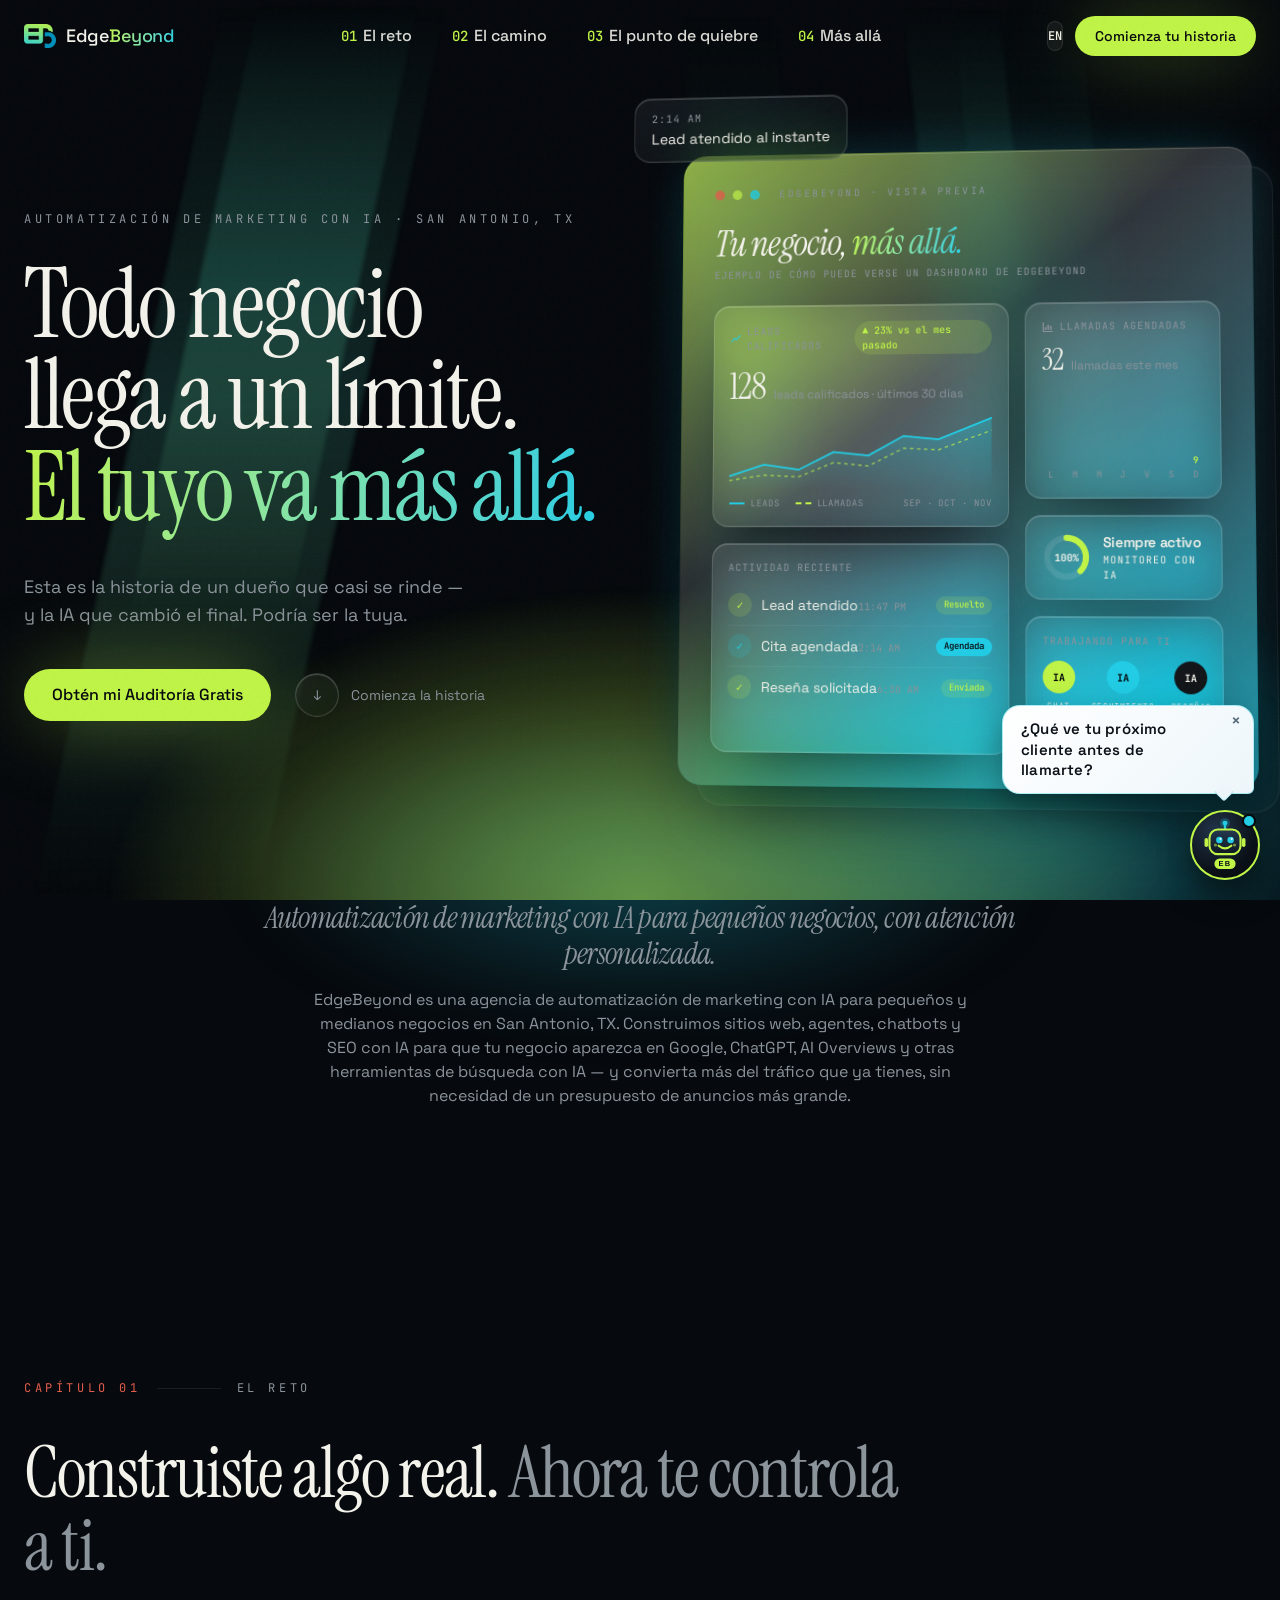
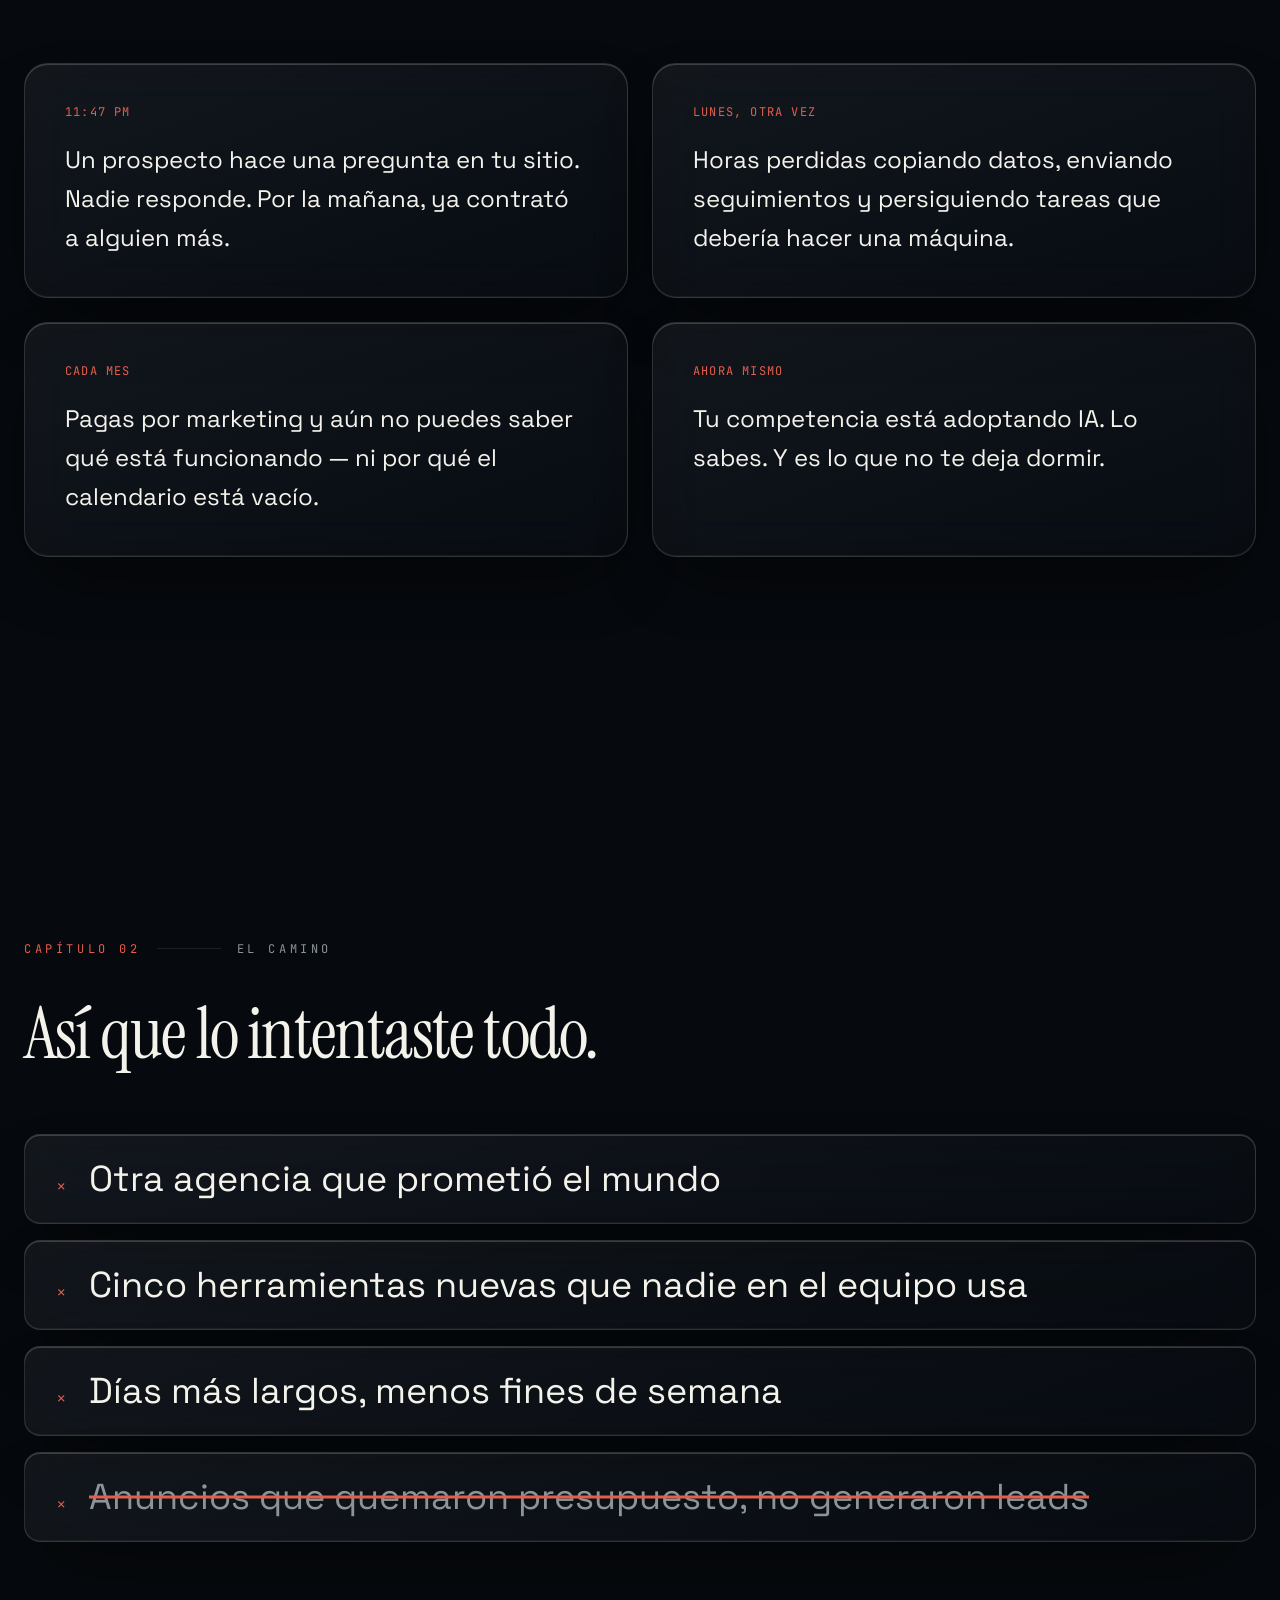
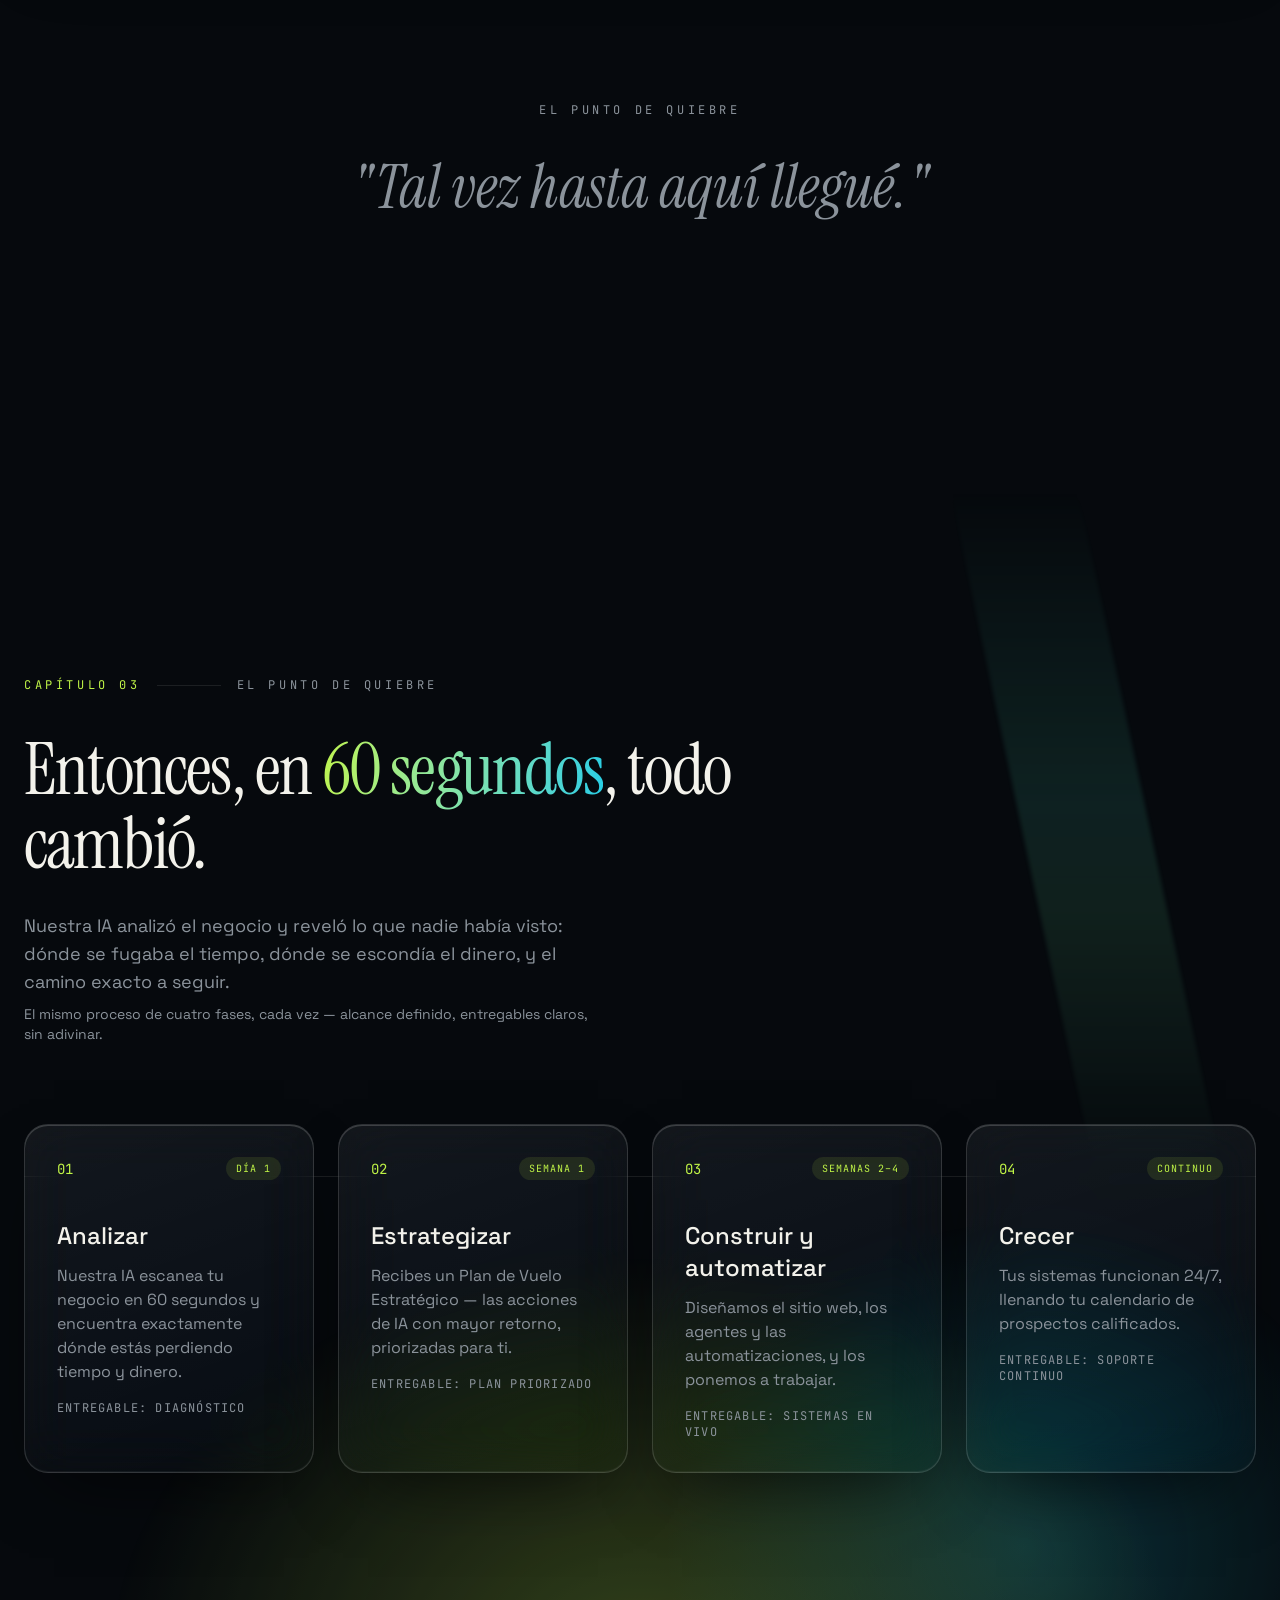
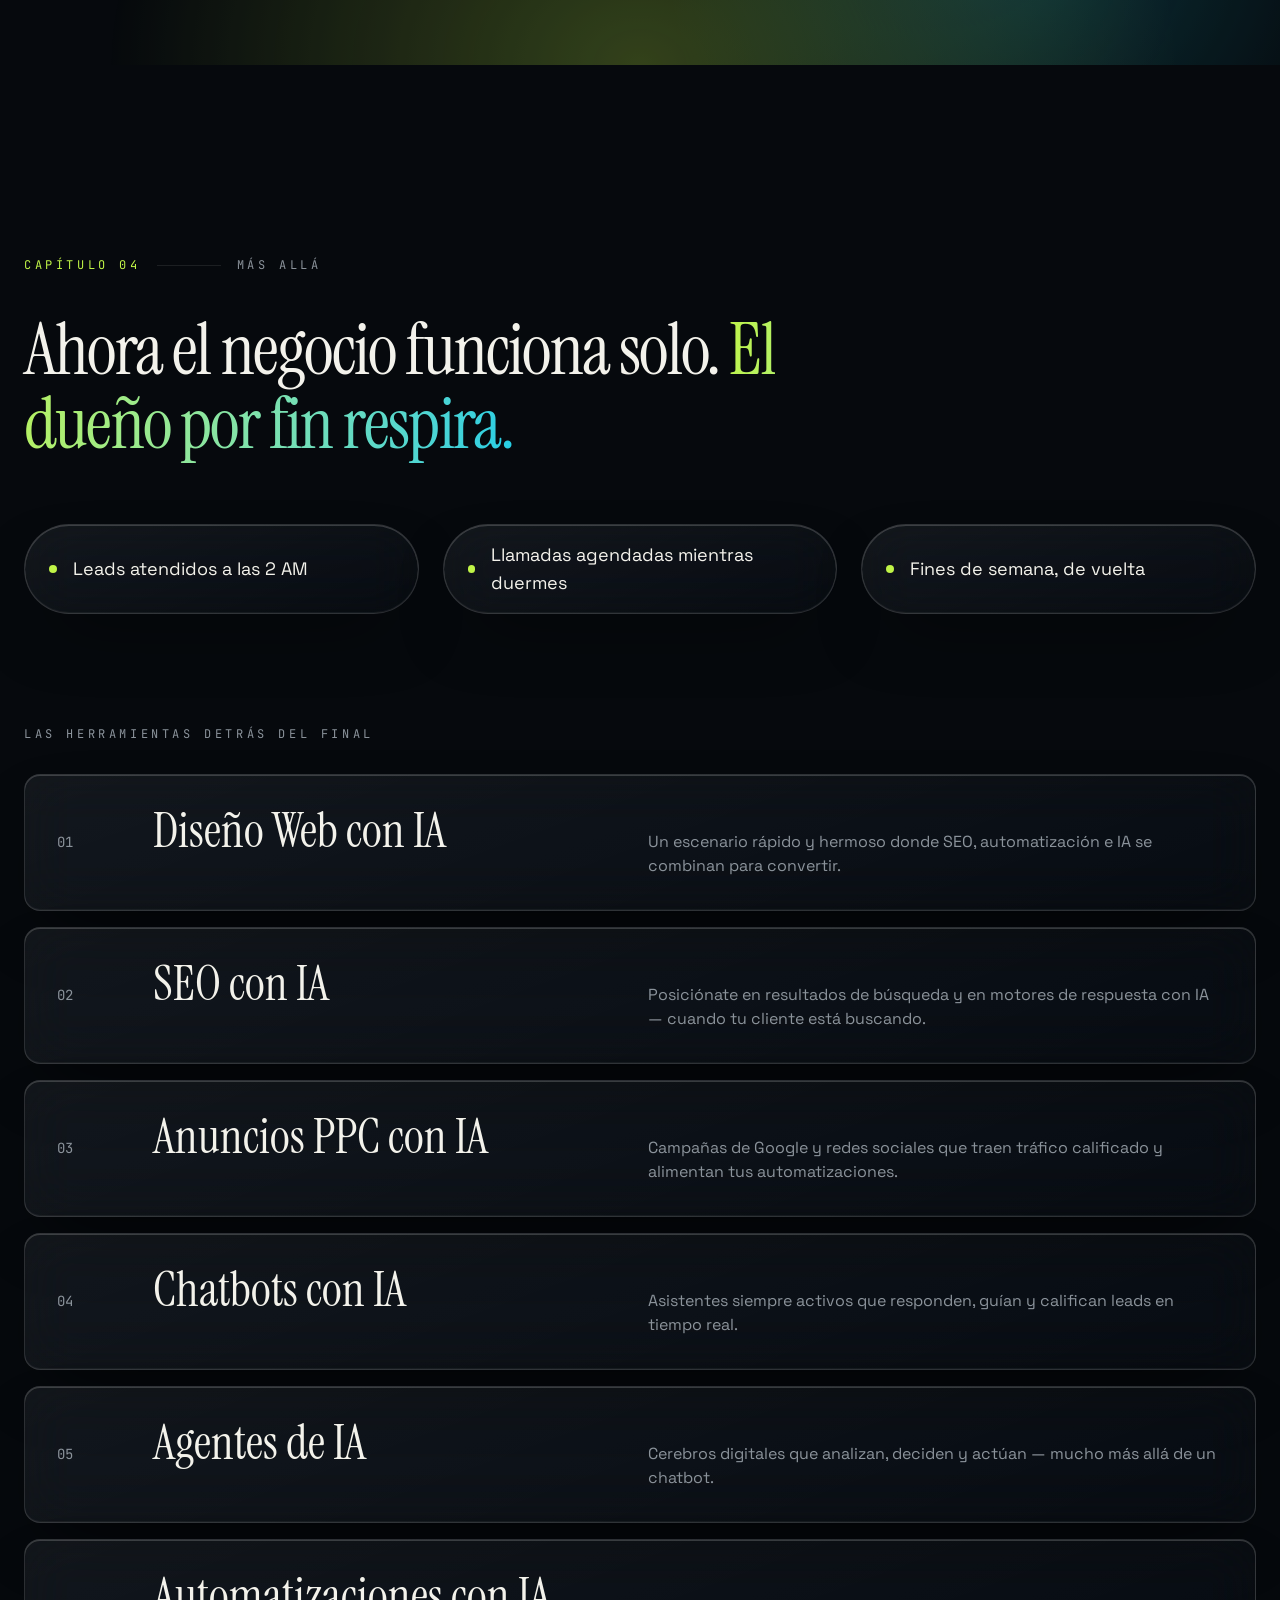
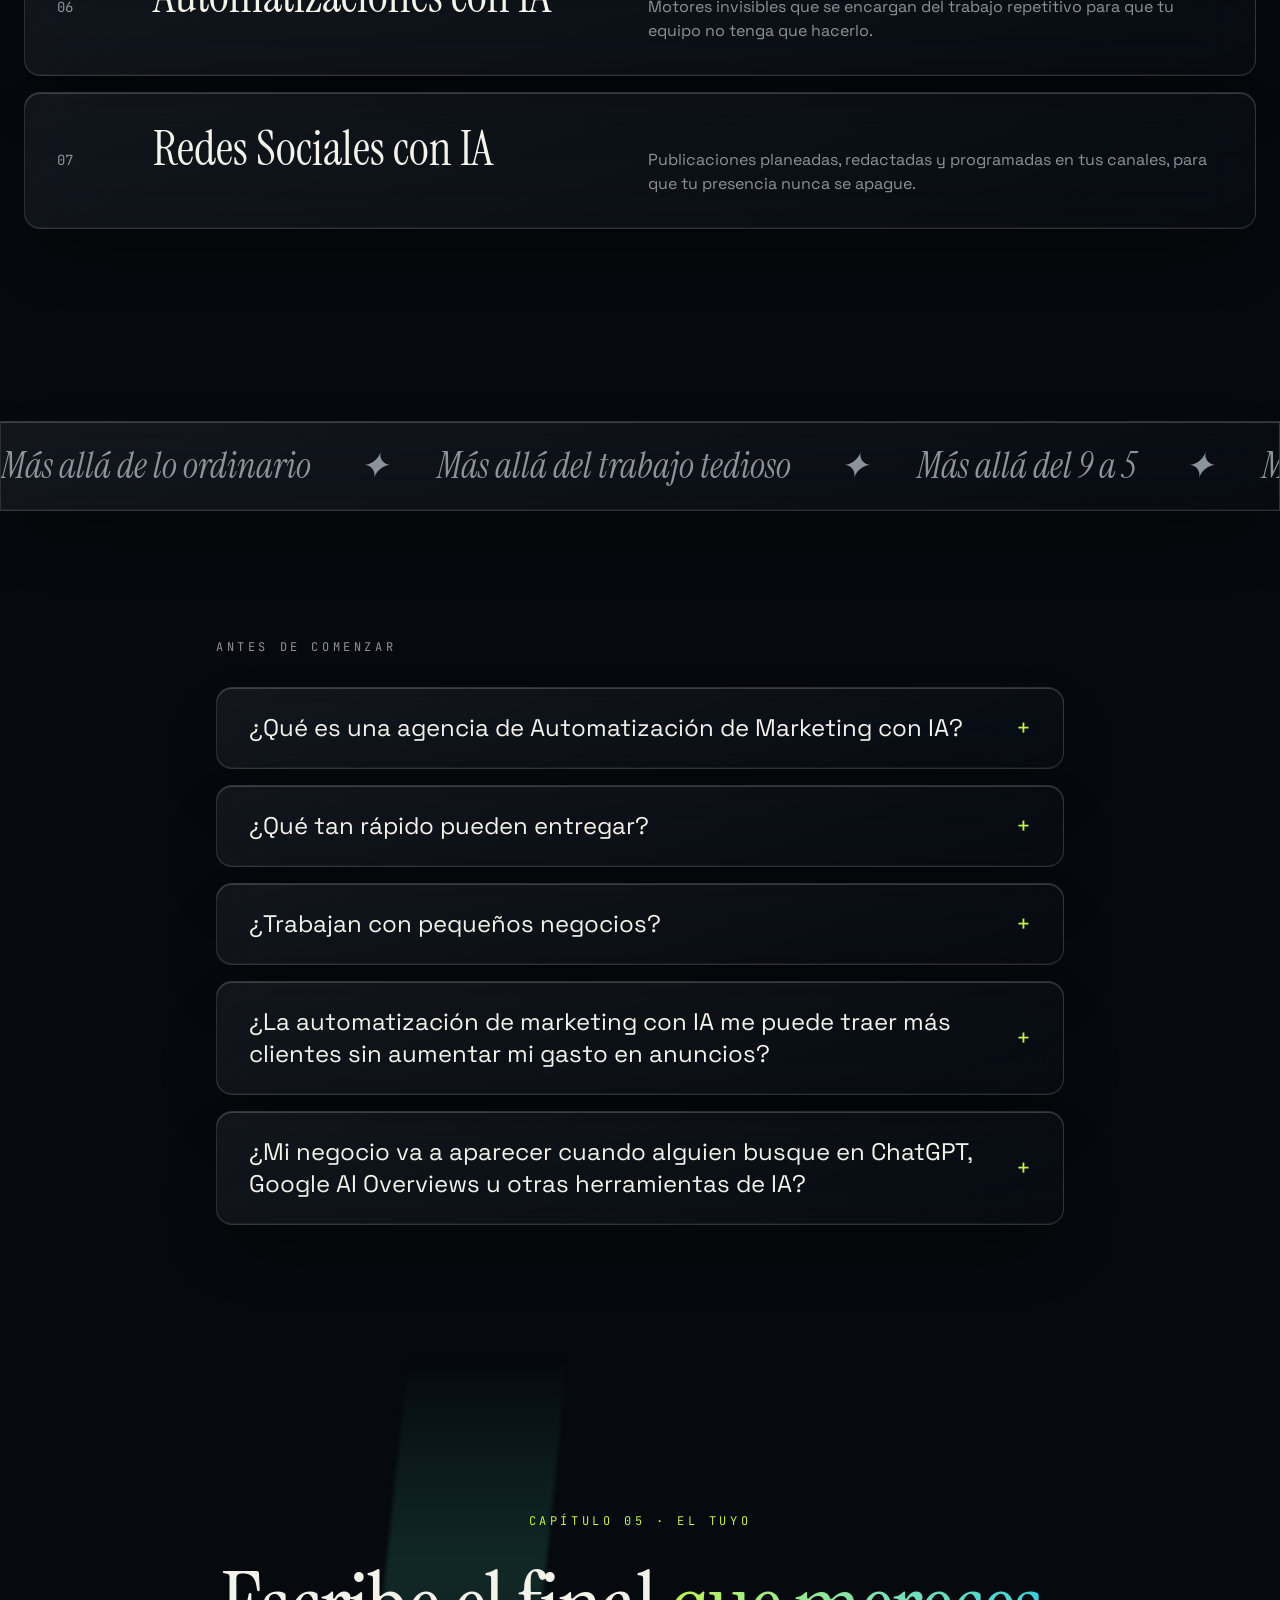
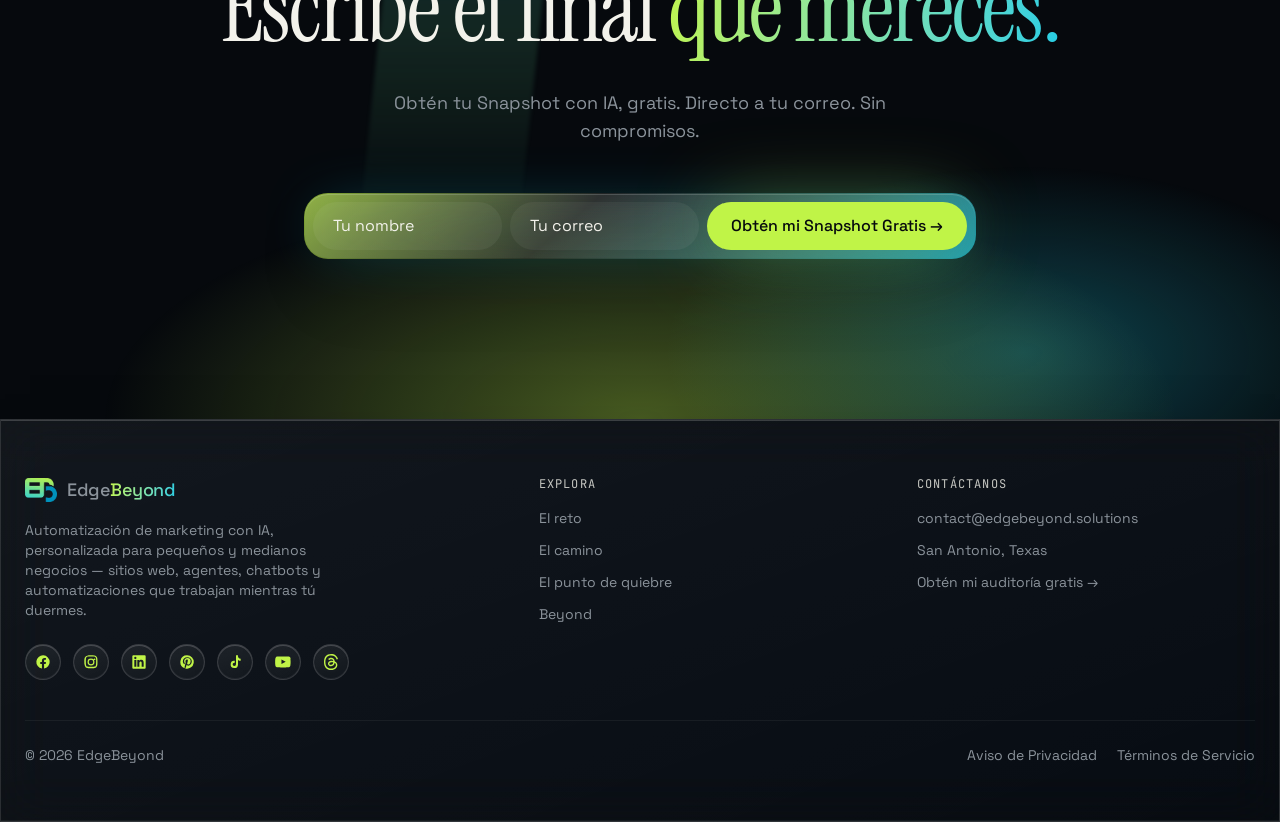
==== commit 6de47b4f: "A4 remainder: Threads in footer + schema sameAs (EN/ES home), og:locale es_US on ES snapshot" ====
--- a/es/index.html
+++ b/es/index.html
@@ -62,7 +62,9 @@
     "https://www.linkedin.com/company/edgebeyondsolutions/",
     "https://www.pinterest.com/EdgeBeyondS/",
     "https://www.tiktok.com/@edgebeyond.solutions",
-    "https://www.youtube.com/@EdgeBeyondSolutions"
+    "https://www.youtube.com/@EdgeBeyondSolutions",
+
+    "https://www.threads.com/@edgebeyondsolutions"
   ]
 }
 </script>
@@ -534,6 +536,9 @@
           <a href="https://www.youtube.com/@EdgeBeyondSolutions" target="_blank" rel="noopener noreferrer" aria-label="YouTube" class="glass flex h-9 w-9 items-center justify-center rounded-full text-primary transition-colors hover:text-accent">
             <svg width="16" height="16" viewBox="0 0 24 24" fill="currentColor" aria-hidden="true"><path d="M23.5 7.2s-.2-1.6-.9-2.3c-.9-.9-1.9-.9-2.3-1C17.3 3.6 12 3.6 12 3.6h0s-5.3 0-8.3.3c-.4 0-1.4.1-2.3 1-.7.7-.9 2.3-.9 2.3S.2 9.1.2 11v1.9c0 1.9.3 3.8.3 3.8s.2 1.6.9 2.3c.9.9 2 .9 2.5 1 1.8.2 7.7.3 7.7.3s5.3 0 8.3-.3c.4-.1 1.4-.1 2.3-1 .7-.7.9-2.3.9-2.3s.3-1.9.3-3.8V11c0-1.9-.3-3.8-.3-3.8zM9.7 14.9V8.4l6.3 3.3-6.3 3.2z"></path></svg>
           </a>
+          <a href="https://www.threads.com/@edgebeyondsolutions" target="_blank" rel="noopener noreferrer" aria-label="Threads" class="glass flex h-9 w-9 items-center justify-center rounded-full text-primary transition-colors hover:text-accent">
+            <svg width="16" height="16" viewBox="0 0 24 24" fill="currentColor" aria-hidden="true"><path d="M12.186 24h-.007c-3.581-.024-6.334-1.205-8.184-3.509C2.35 18.44 1.5 15.586 1.472 12.01v-.017c.03-3.579.879-6.43 2.525-8.482C5.845 1.205 8.6.024 12.18 0h.014c2.746.02 5.043.725 6.826 2.098 1.677 1.29 2.858 3.13 3.509 5.467l-2.04.569c-1.104-3.96-3.898-5.984-8.304-6.015-2.91.022-5.11.936-6.54 2.717C4.307 6.504 3.616 8.914 3.589 12c.027 3.086.718 5.496 2.057 7.164 1.43 1.783 3.631 2.698 6.54 2.717 2.623-.02 4.358-.631 5.8-2.045 1.647-1.613 1.618-3.593 1.09-4.798-.31-.71-.873-1.3-1.634-1.75-.192 1.352-.622 2.446-1.284 3.272-.886 1.102-2.14 1.704-3.73 1.79-1.202.065-2.361-.218-3.259-.801-1.063-.689-1.685-1.74-1.752-2.964-.065-1.19.408-2.285 1.33-3.082.88-.76 2.119-1.207 3.583-1.291a13.853 13.853 0 0 1 3.02.142c-.126-.742-.375-1.332-.75-1.757-.513-.586-1.308-.883-2.359-.89h-.029c-.844 0-1.992.232-2.721 1.32L7.734 7.847c.98-1.454 2.568-2.256 4.478-2.256h.044c3.194.02 5.097 1.975 5.287 5.388.108.046.216.094.321.142 1.49.7 2.58 1.761 3.154 3.07.797 1.82.871 4.79-1.548 7.158-1.85 1.81-4.094 2.628-7.277 2.65Zm1.003-11.69c-.242 0-.487.007-.739.021-1.836.103-2.98.946-2.916 2.143.067 1.256 1.452 1.839 2.784 1.767 1.224-.065 2.818-.543 3.086-3.71a10.5 10.5 0 0 0-2.215-.221z"></path></svg>
+          </a>
         </div>
       </div>
       <div>
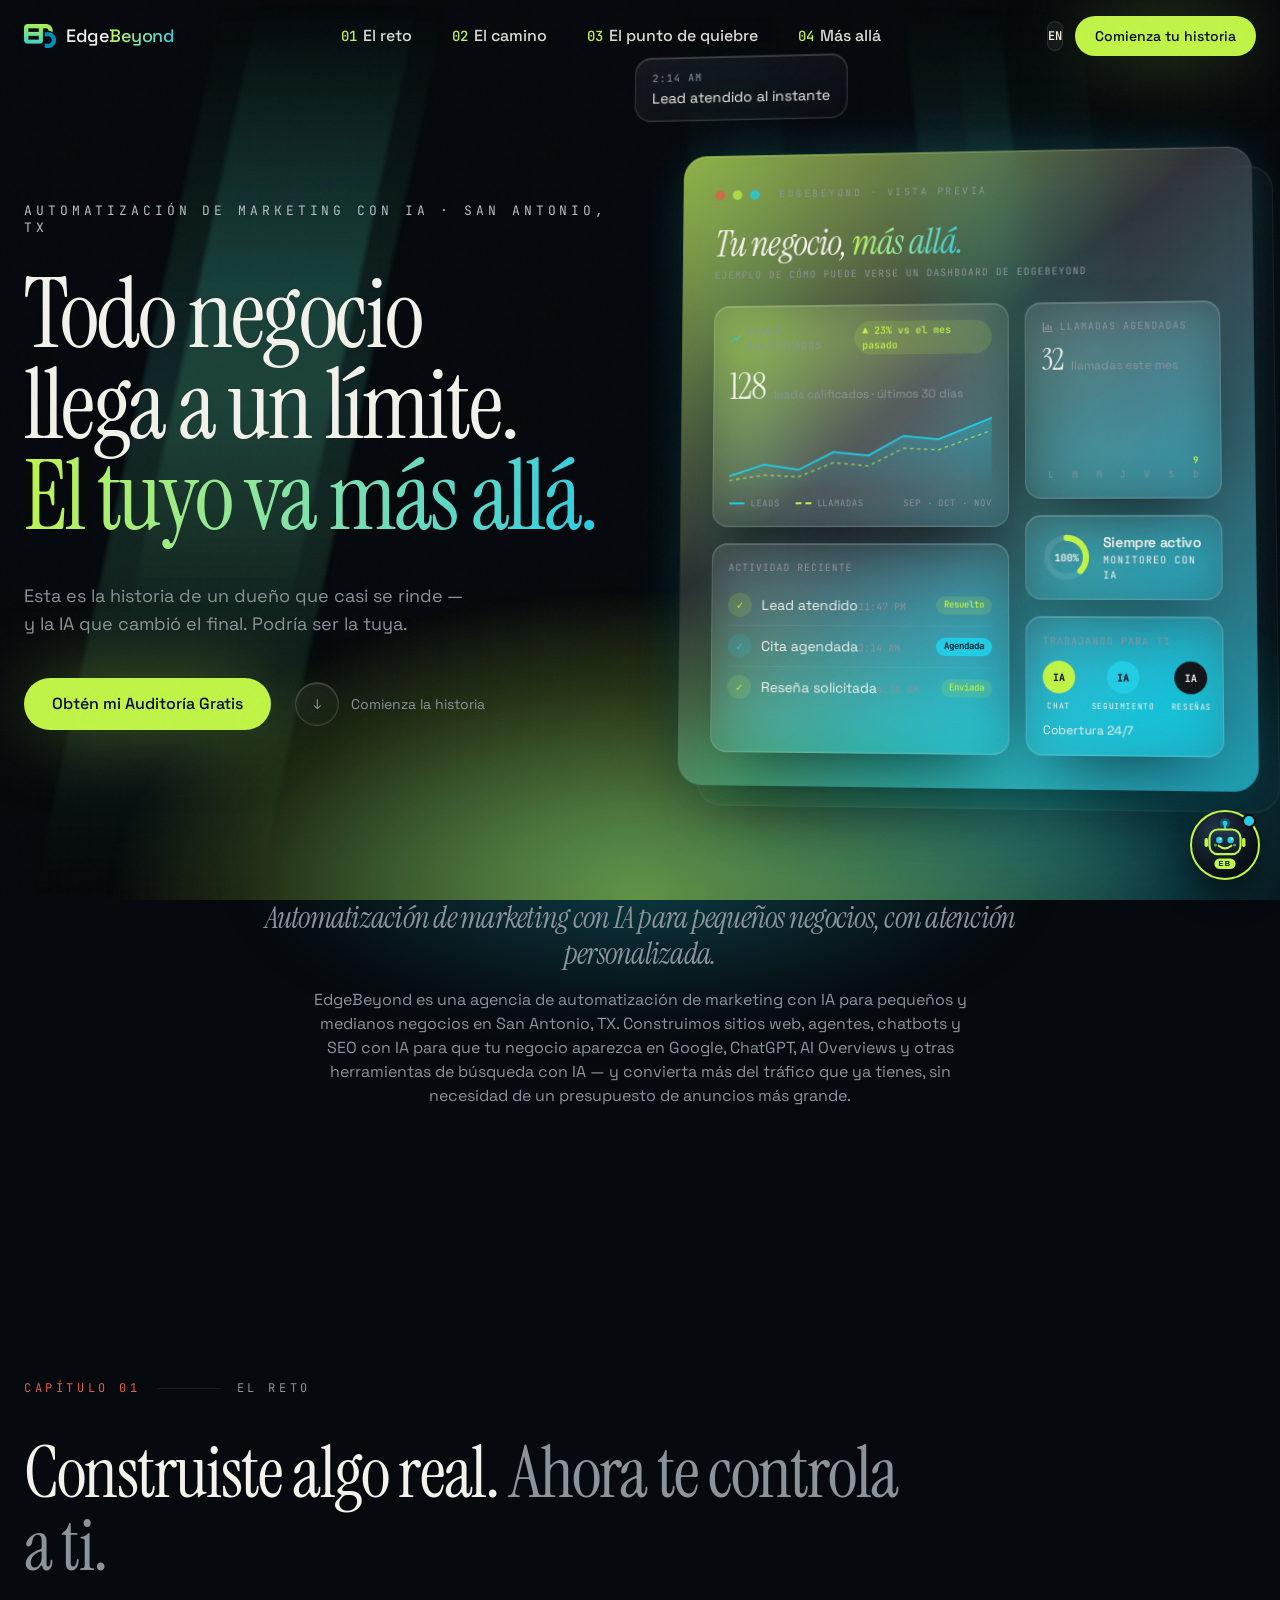
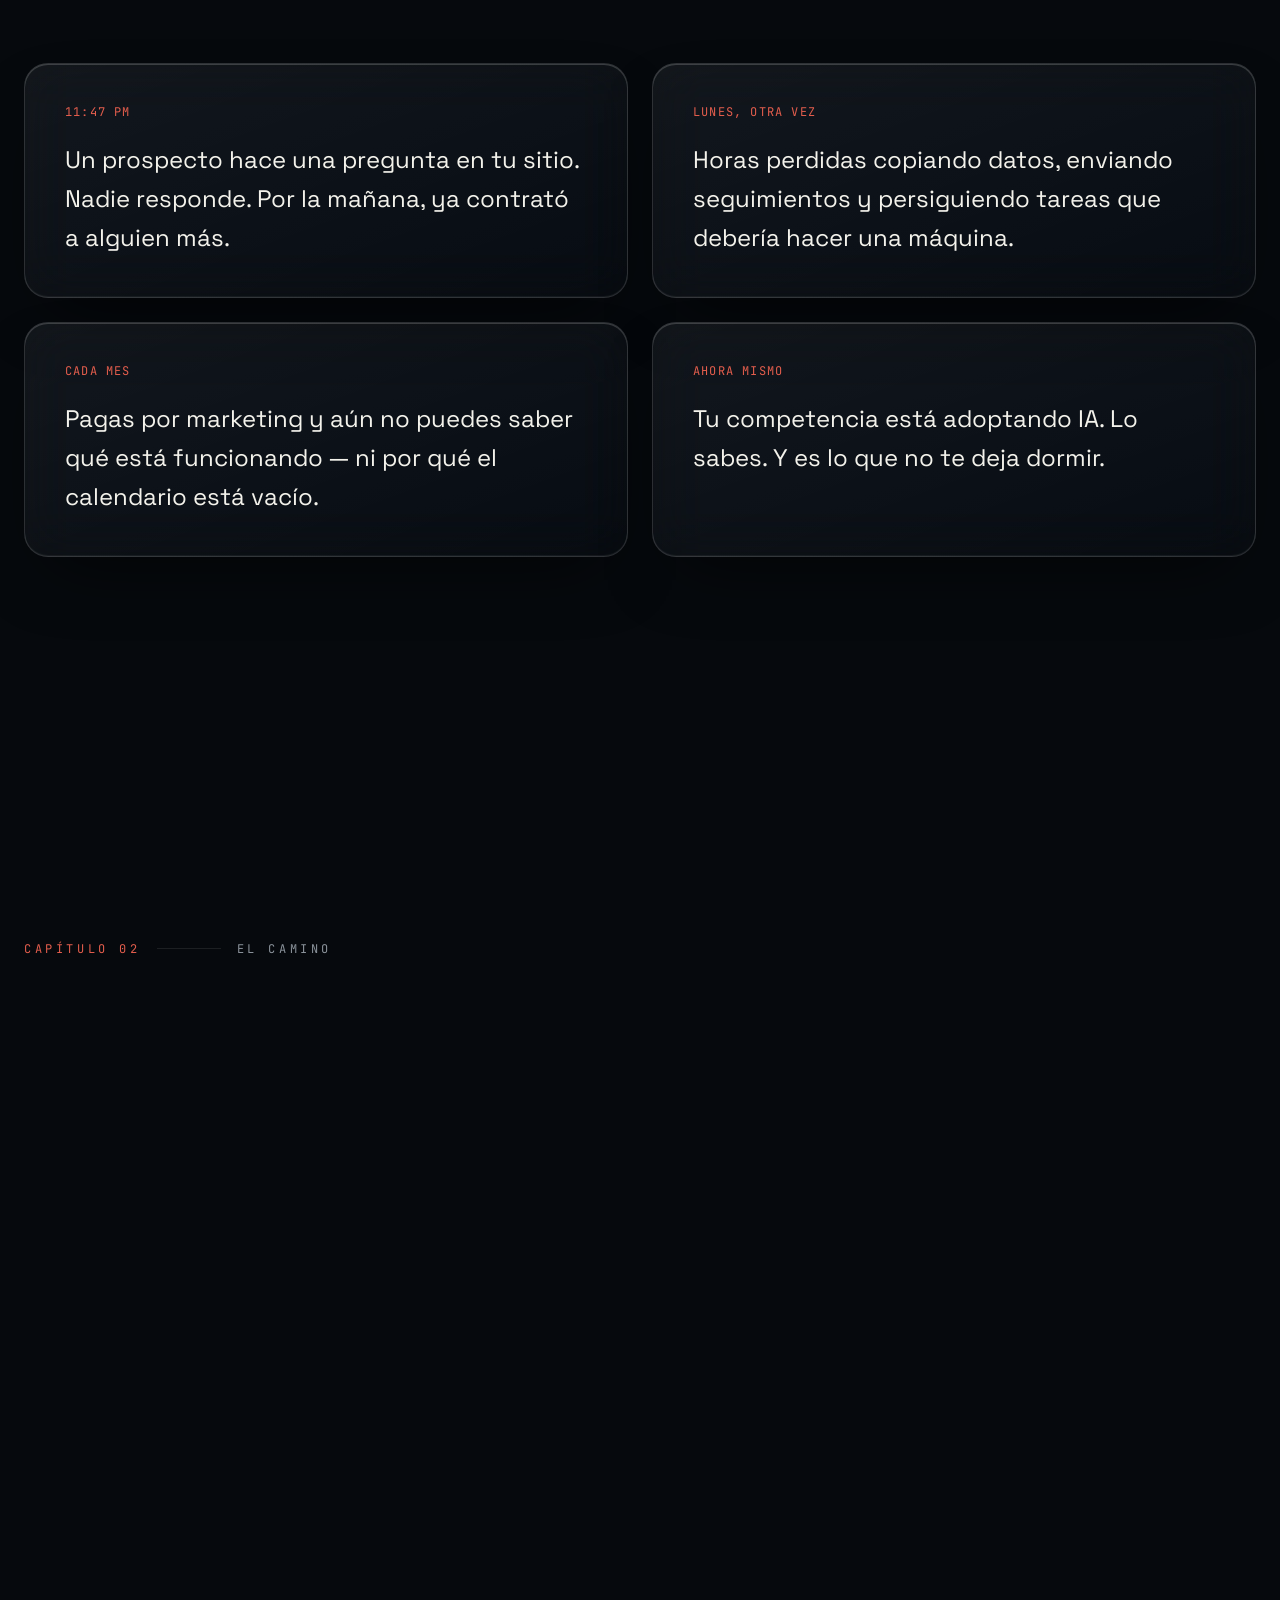
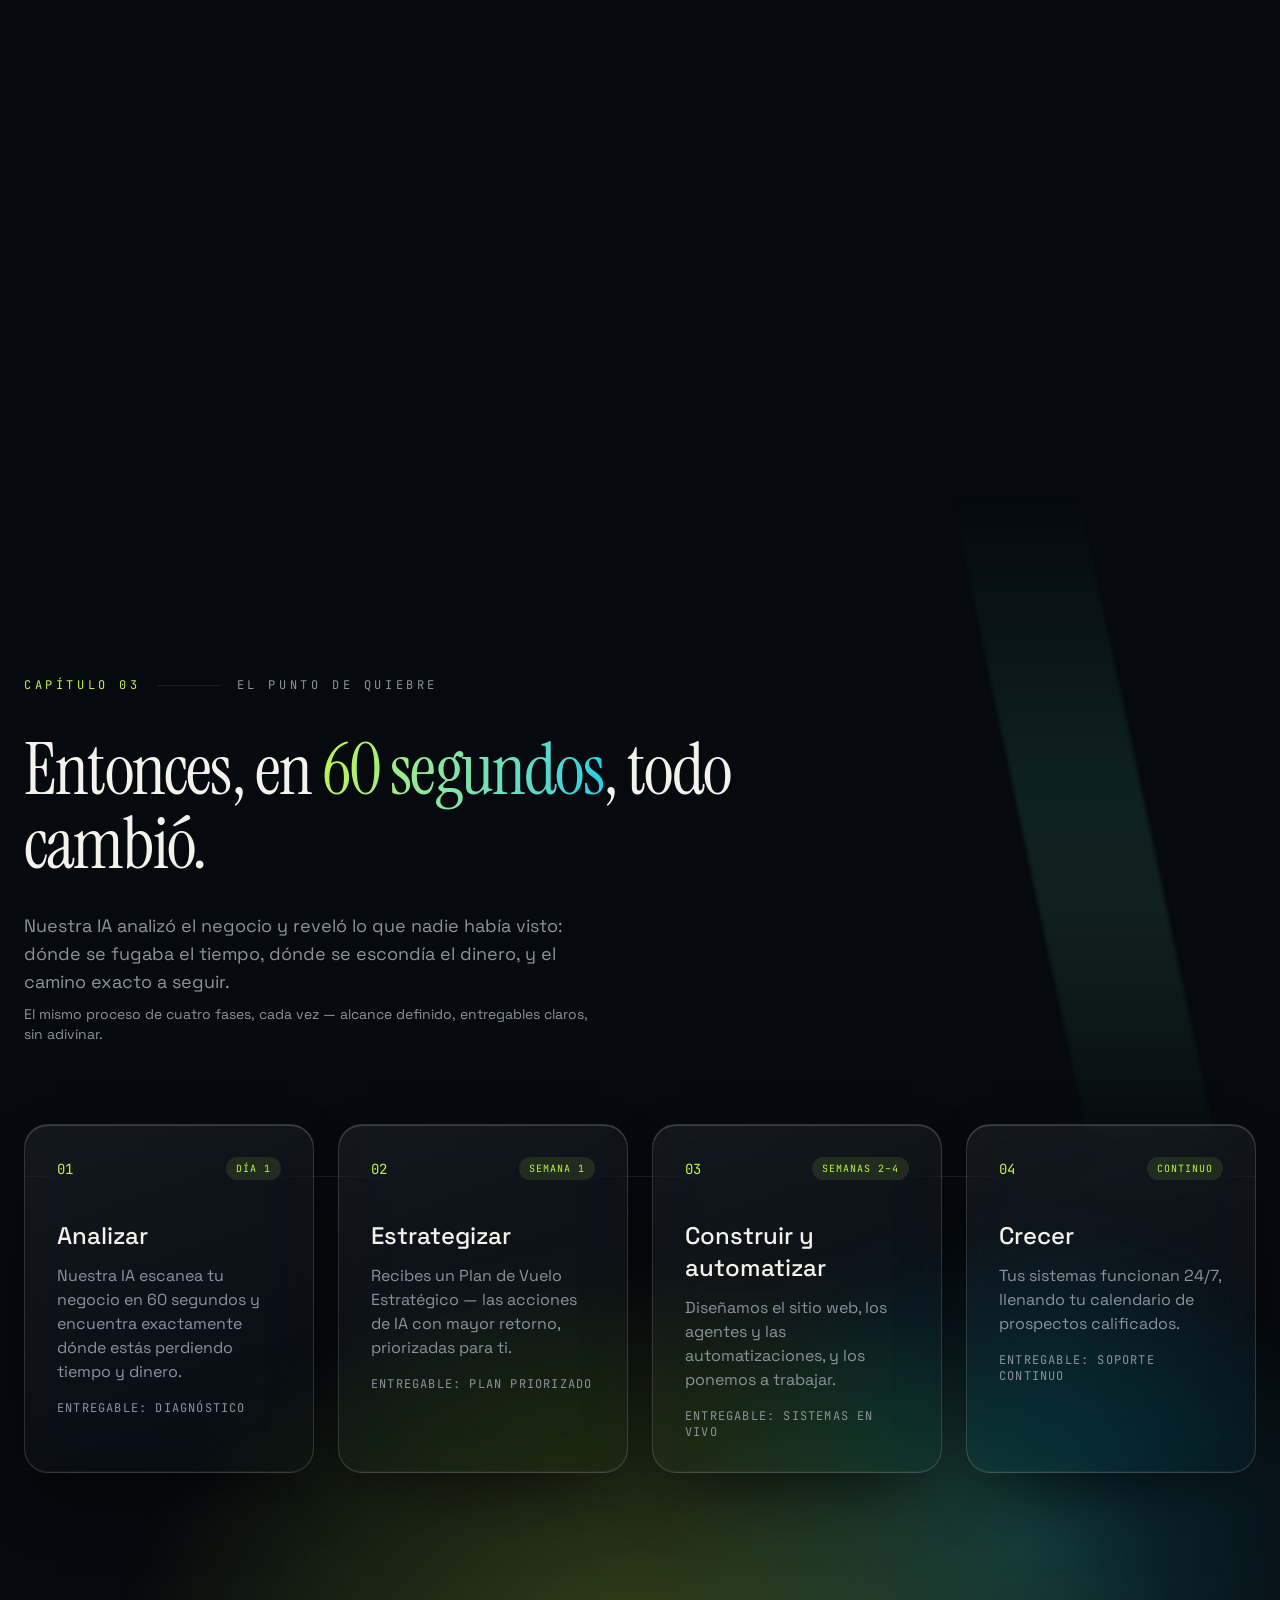
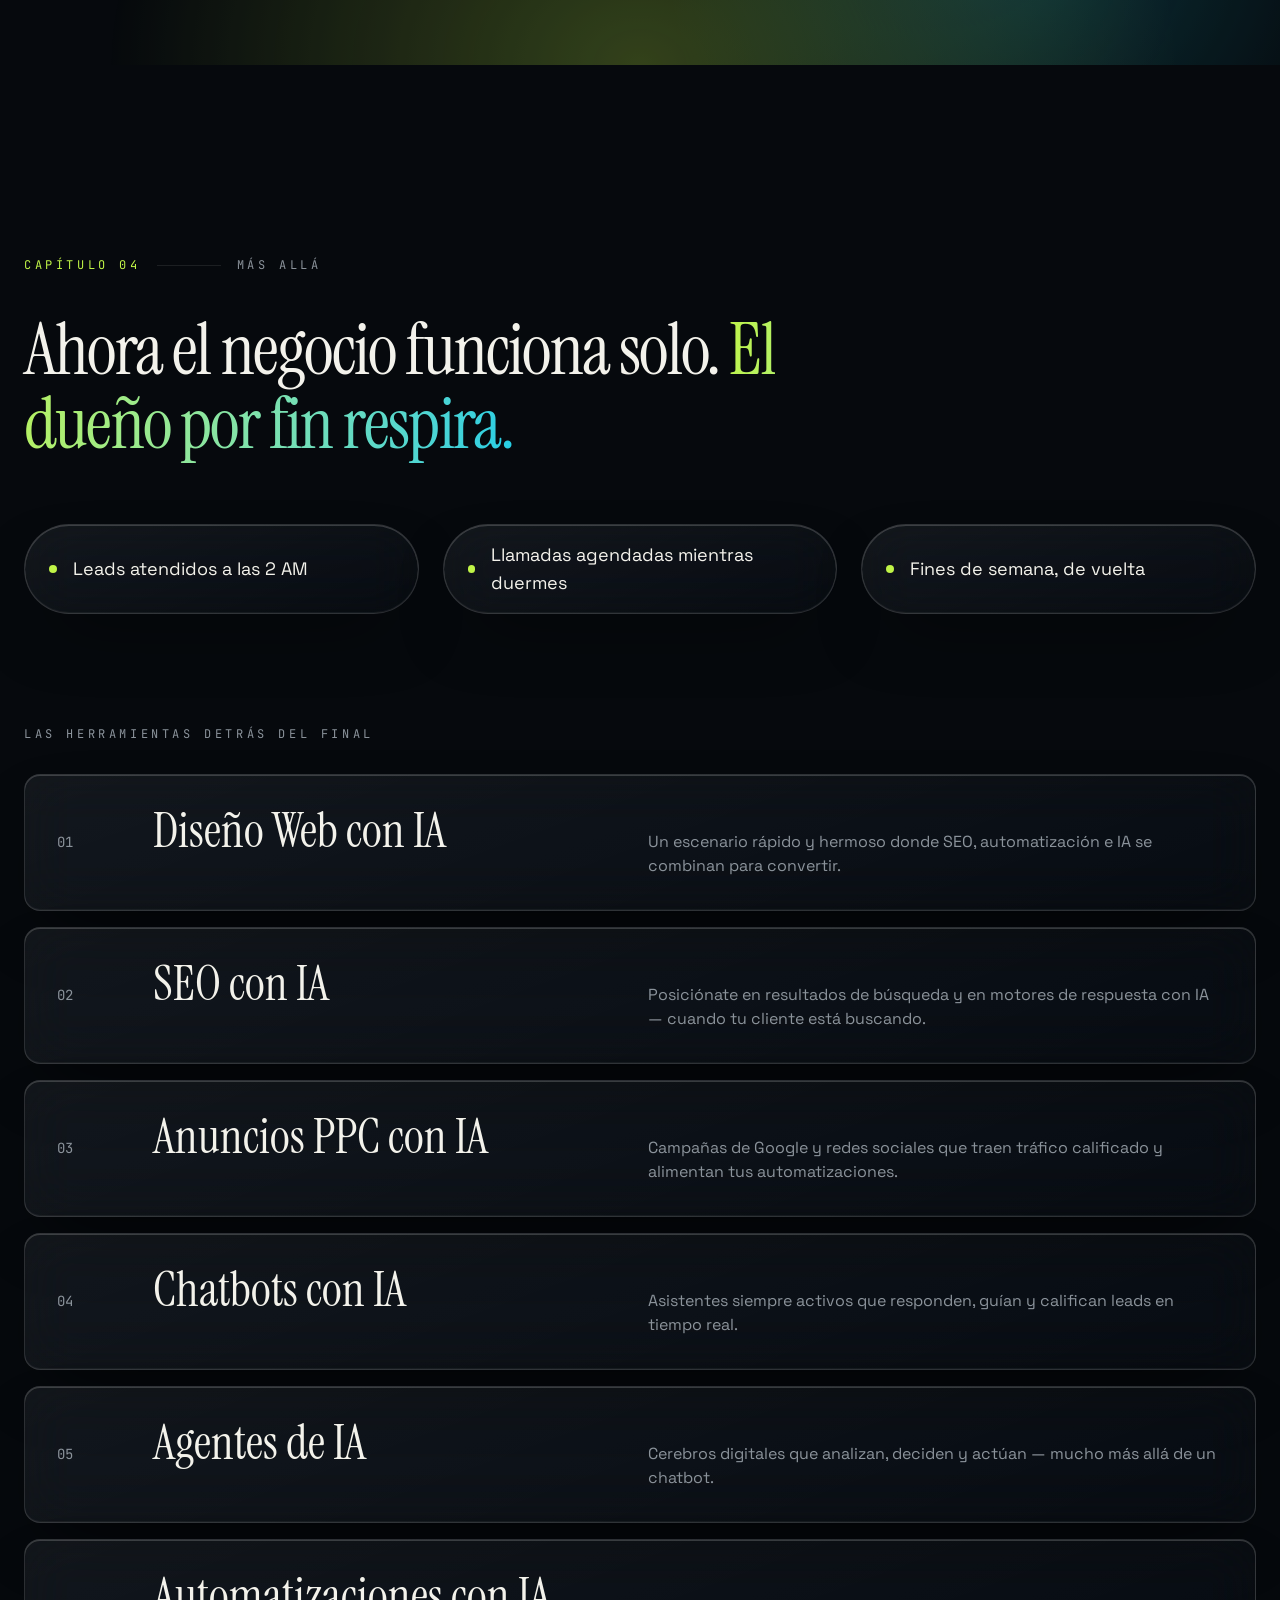
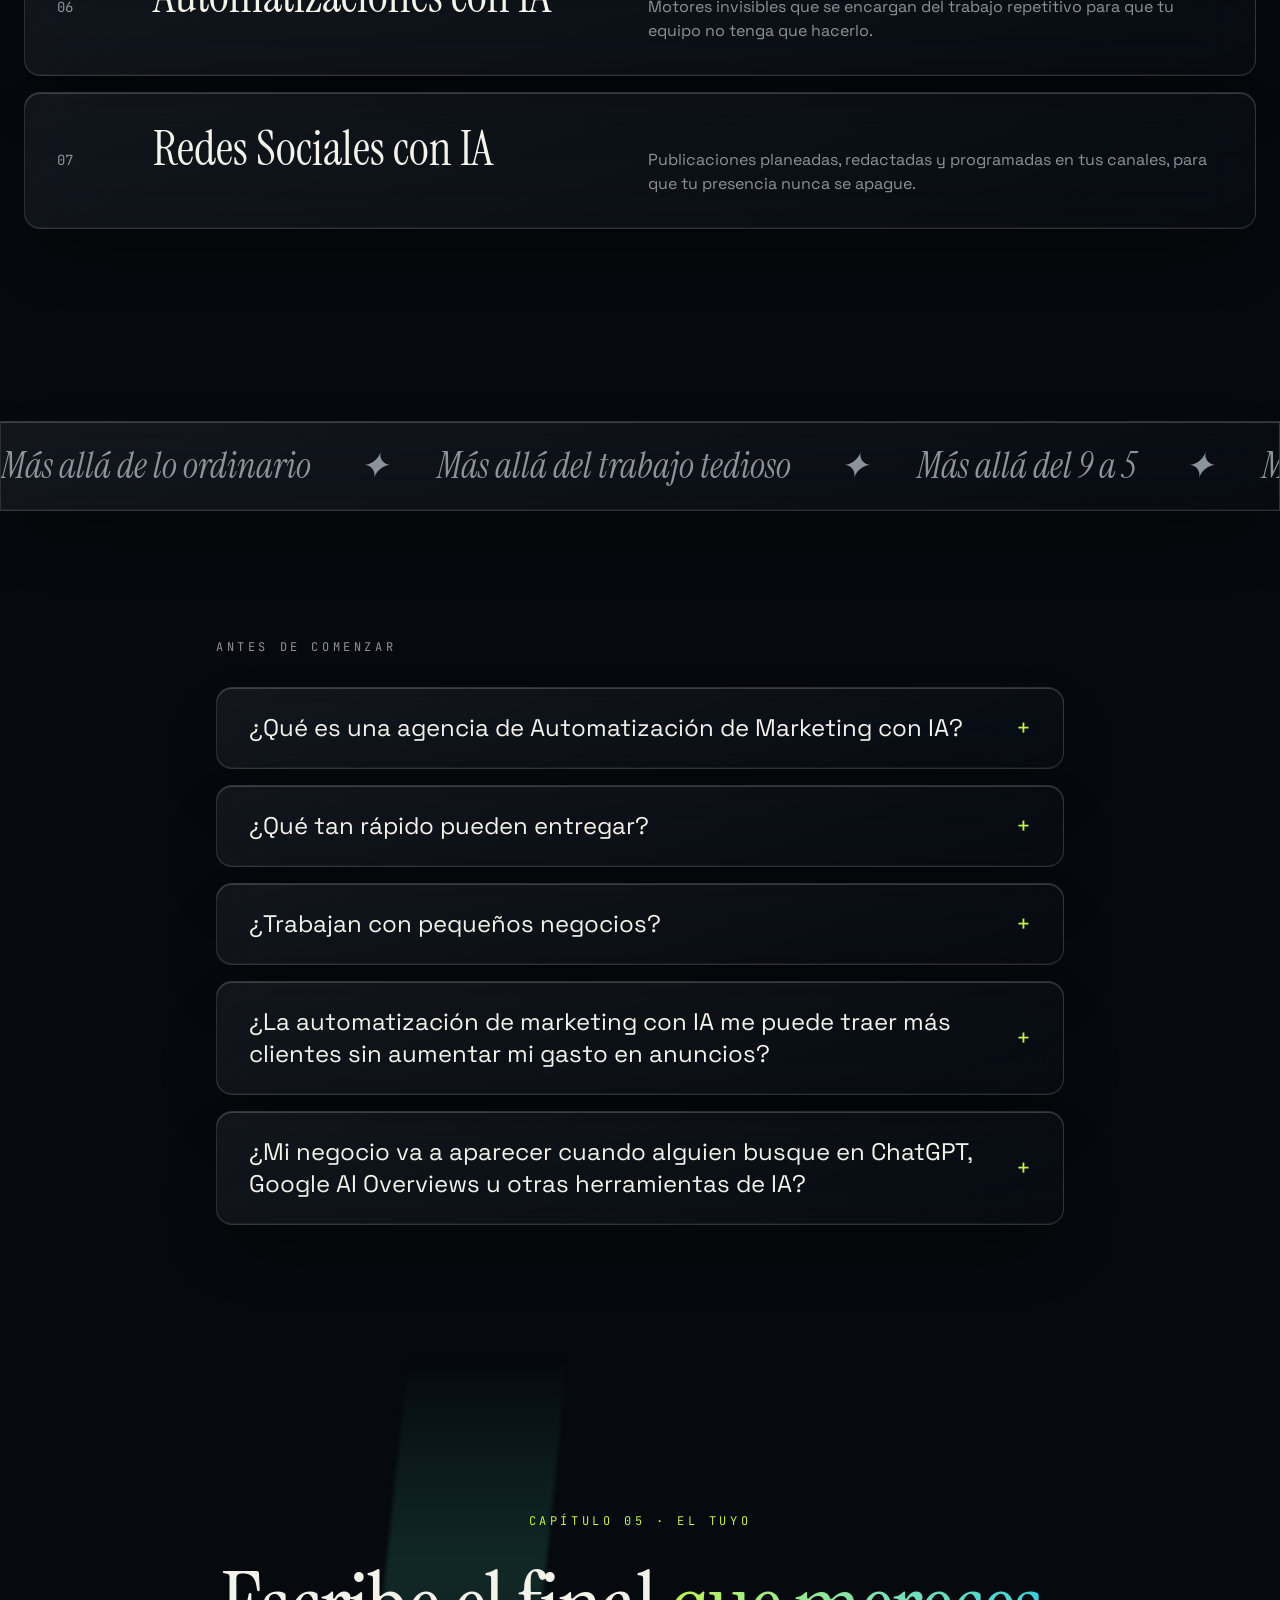
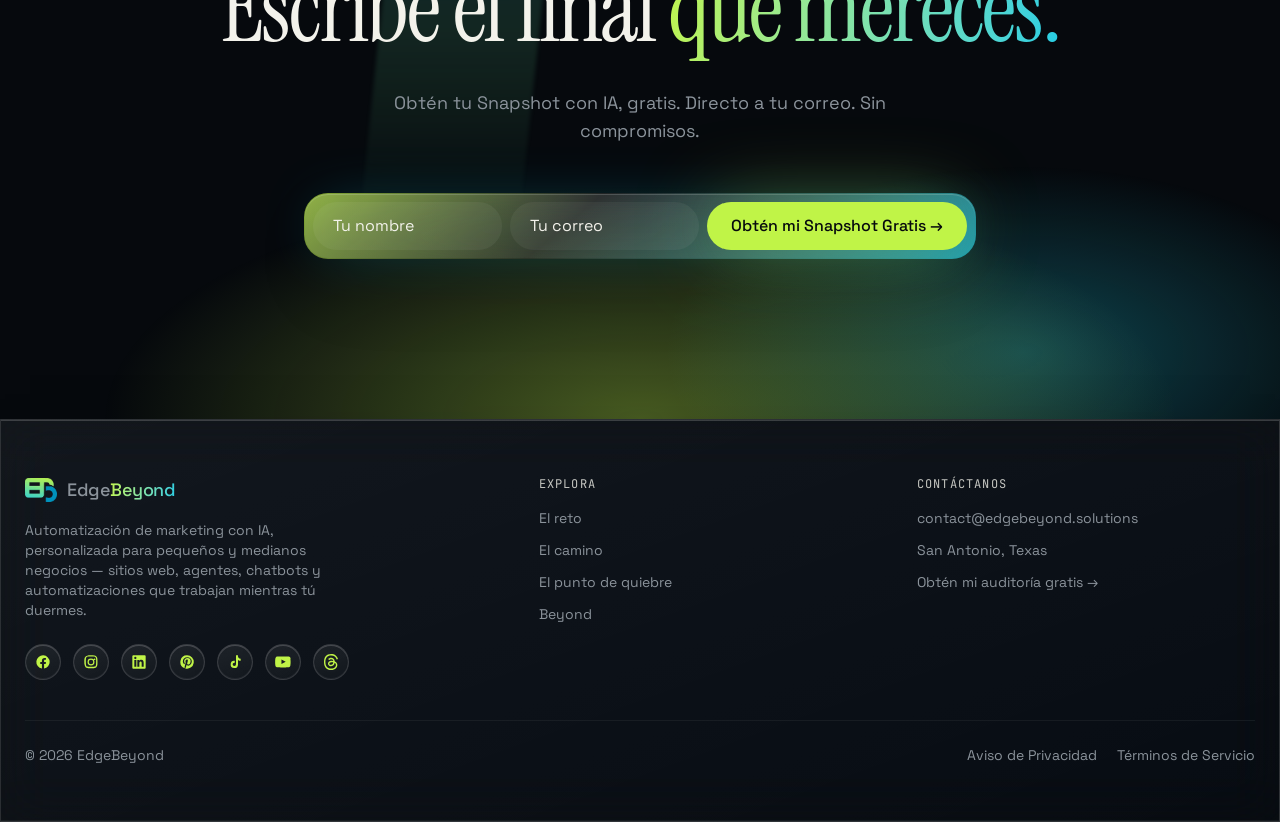
==== commit 70bd7e56: "Mobile QA fixes: invite bubble auto-dismiss + scroll dismiss, chat panel stacking (min-height:0), da" ====
--- a/es/index.html
+++ b/es/index.html
@@ -154,6 +154,12 @@
   ]
 }
 </script>
+<style id="eb-mobile-fixes">
+  /* Mobile QA fixes - 2026-11-26: brighter hero eyebrow; dashboard times/pills never wrap */
+  #heroEyebrow { font-size: 13px; color: oklch(0.80 0.015 250); }
+  #holoPanel ul li > span:last-child { white-space: nowrap; }
+  #holoPanel ul li > span:nth-child(2) > span:last-child { white-space: nowrap; }
+</style>
 </head>
 <body class="grain overflow-x-clip" id="top">
 <!-- Google Tag Manager (noscript) -->
@@ -210,7 +216,7 @@
 
   <div class="relative mx-auto grid w-full max-w-7xl items-center gap-16 px-6 pb-24 pt-32 lg:grid-cols-2">
     <div>
-      <p class="reveal font-mono text-xs uppercase tracking-[0.3em] text-muted-foreground">Automatización de Marketing con IA · San Antonio, TX</p>
+      <p id="heroEyebrow" class="reveal font-mono text-xs uppercase tracking-[0.3em] text-muted-foreground">Automatización de Marketing con IA · San Antonio, TX</p>
       <h1 class="reveal mt-8 font-display text-6xl leading-[0.95] tracking-tight md:text-8xl">
         Todo negocio<br>llega a un límite.<br>
         <em class="text-edge not-italic">El tuyo va más allá.</em>
@@ -295,7 +301,7 @@
               </div>
             </div>
           </div>
-          <div class="glass layer-3 animate-float absolute -left-6 -top-8 hidden rounded-2xl px-4 py-3 md:block">
+          <div class="glass layer-3 animate-float absolute -left-6 -top-8 hidden rounded-2xl px-4 py-3 md:block" style="top:-4.5rem">
             <p class="font-mono text-[10px] uppercase tracking-widest text-muted-foreground">2:14 AM</p>
             <p class="mt-0.5 text-sm">Lead atendido al instante</p>
           </div>
@@ -870,6 +876,7 @@
     border: 1px solid rgba(192,244,71,.35); box-shadow: 0 24px 60px rgba(0,0,0,.55); overflow: hidden;
   }
   #eb-panel.eb-open { display: flex; }
+  #eb-chips, #eb-audit, #eb-call, #eb-lead-toggle, #eb-lead, #eb-form { flex-shrink: 0; }
   #eb-head {
     display: flex; align-items: center; gap: 10px; padding: 12px 14px;
     background: var(--eb-black); border-bottom: 1px solid rgba(255,255,255,.08);
@@ -887,7 +894,7 @@
   #eb-close {
     border: 0; background: none; color: #B9C6D2; font-size: 20px; line-height: 1; cursor: pointer; padding: 2px 4px;
   }
-  #eb-msgs { flex: 1; overflow-y: auto; padding: 14px; display: flex; flex-direction: column; gap: 10px; }
+  #eb-msgs { flex: 1 1 auto; min-height: 0; overflow-y: auto; padding: 14px; display: flex; flex-direction: column; gap: 10px; }
   .eb-msg { max-width: 85%; padding: 12px 16px; border-radius: 16px; font-size: 14px; line-height: 1.55; white-space: pre-wrap; word-wrap: break-word; }
   .eb-msg a { color: var(--eb-blue); }
   .eb-bot { background: #1C2836; align-self: flex-start; border-bottom-left-radius: 4px; }
@@ -936,7 +943,7 @@
     padding: 0 16px; font-weight: 700; font-size: 14px; cursor: pointer; font-family: inherit;
   }
   #eb-send:disabled, #eb-input:disabled { opacity: .55; cursor: default; }
-  @media (max-width: 480px) { #eb-panel { height: 68vh; } }
+  @media (max-width: 480px) { #eb-panel { height: 68vh; } #eb-invite { bottom: 100px; } }
 </style>
 
 <div id="eb-chat">
@@ -1140,12 +1147,22 @@
     invite.className = "";
     try { sessionStorage.setItem("ebInviteClosed", "1"); } catch (e) {}
   });
+  var inviteGone = false;
+  function dismissInvite() { inviteGone = true; invite.className = ""; }
   if (!inviteClosed) {
-    setTimeout(function () { if (panel.className !== "eb-open") invite.className = "eb-show"; }, 1200);
+    setTimeout(function () {
+      if (!inviteGone && panel.className !== "eb-open") {
+        invite.className = "eb-show";
+        setTimeout(dismissInvite, 7000);
+      }
+    }, 1200);
+    window.addEventListener("scroll", dismissInvite, { passive: true });
   }
 
   $("eb-lead-toggle").addEventListener("click", function () {
-    leadForm.className = leadForm.className === "eb-show" ? "" : "eb-show";
+    var opening = leadForm.className !== "eb-show";
+    leadForm.className = opening ? "eb-show" : "";
+    if (opening) { msgs.scrollTop = 0; }
   });
   leadForm.addEventListener("submit", function (e) {
     e.preventDefault();
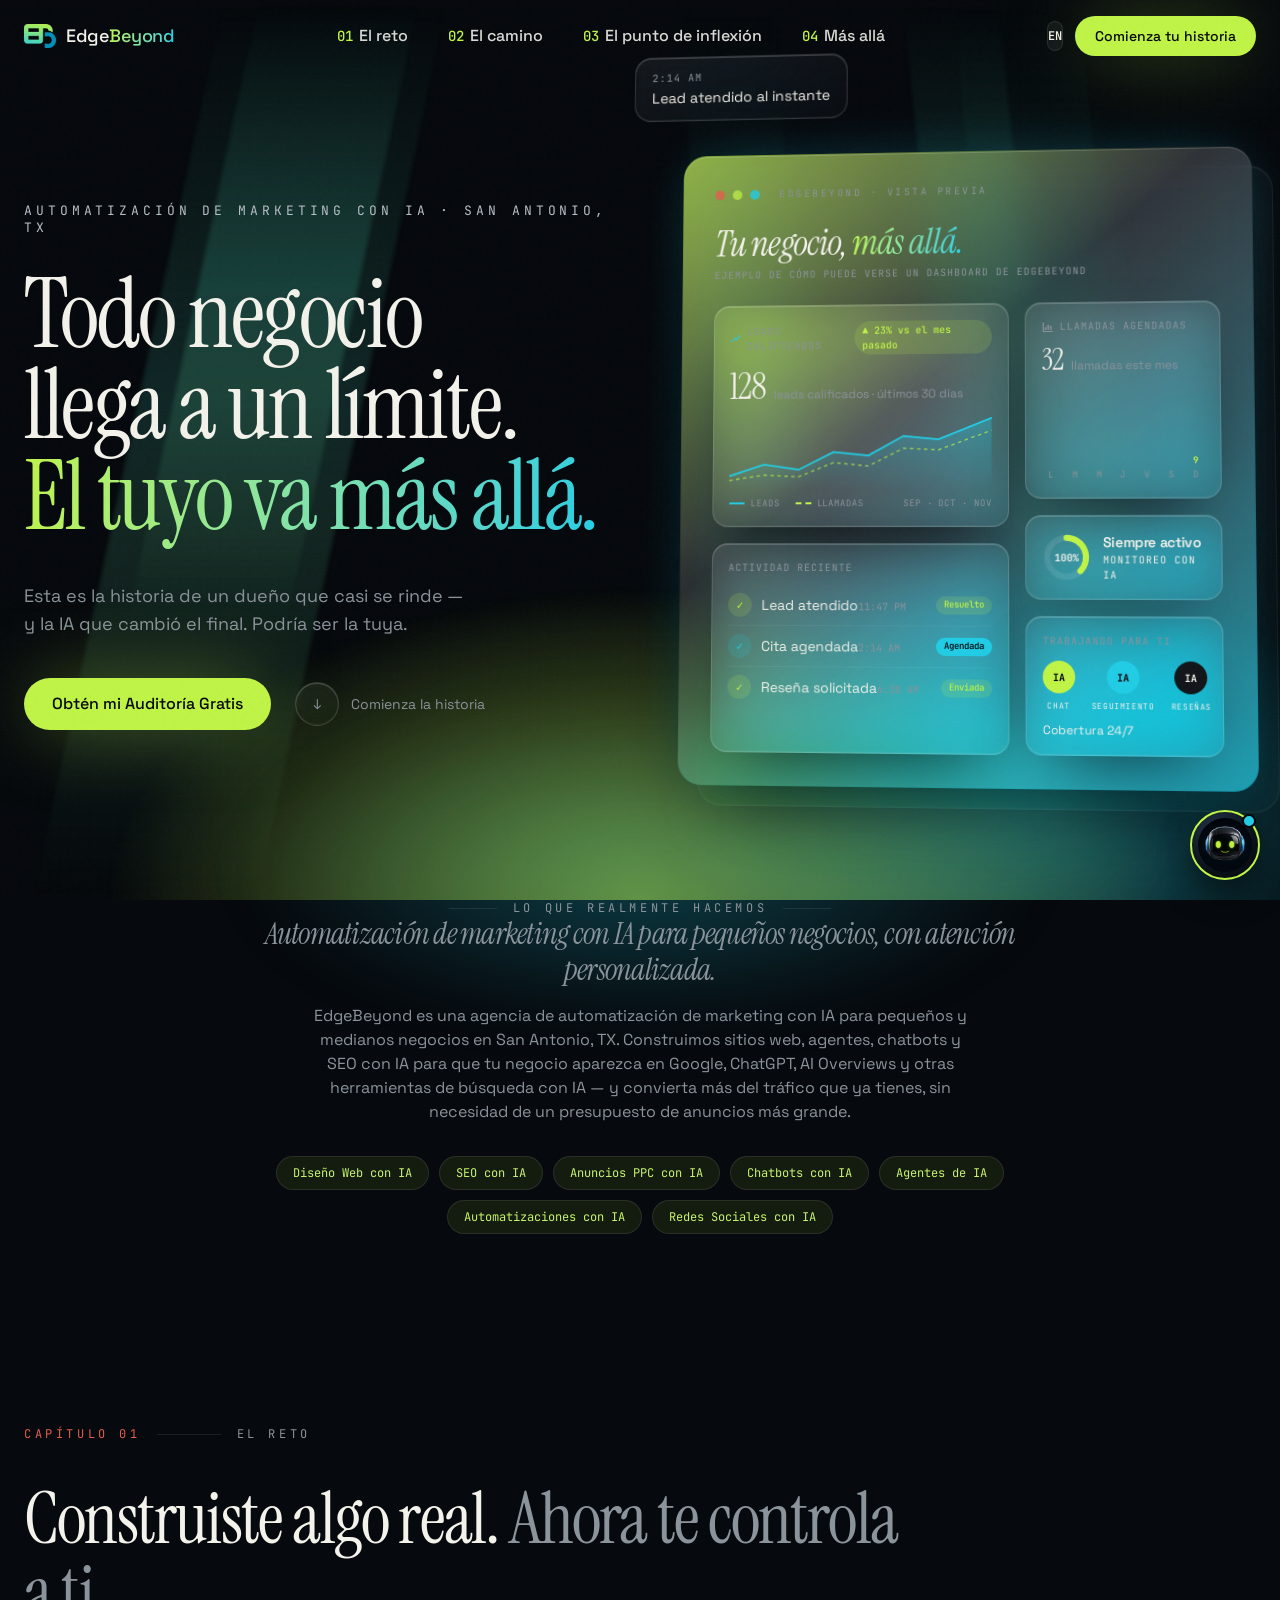
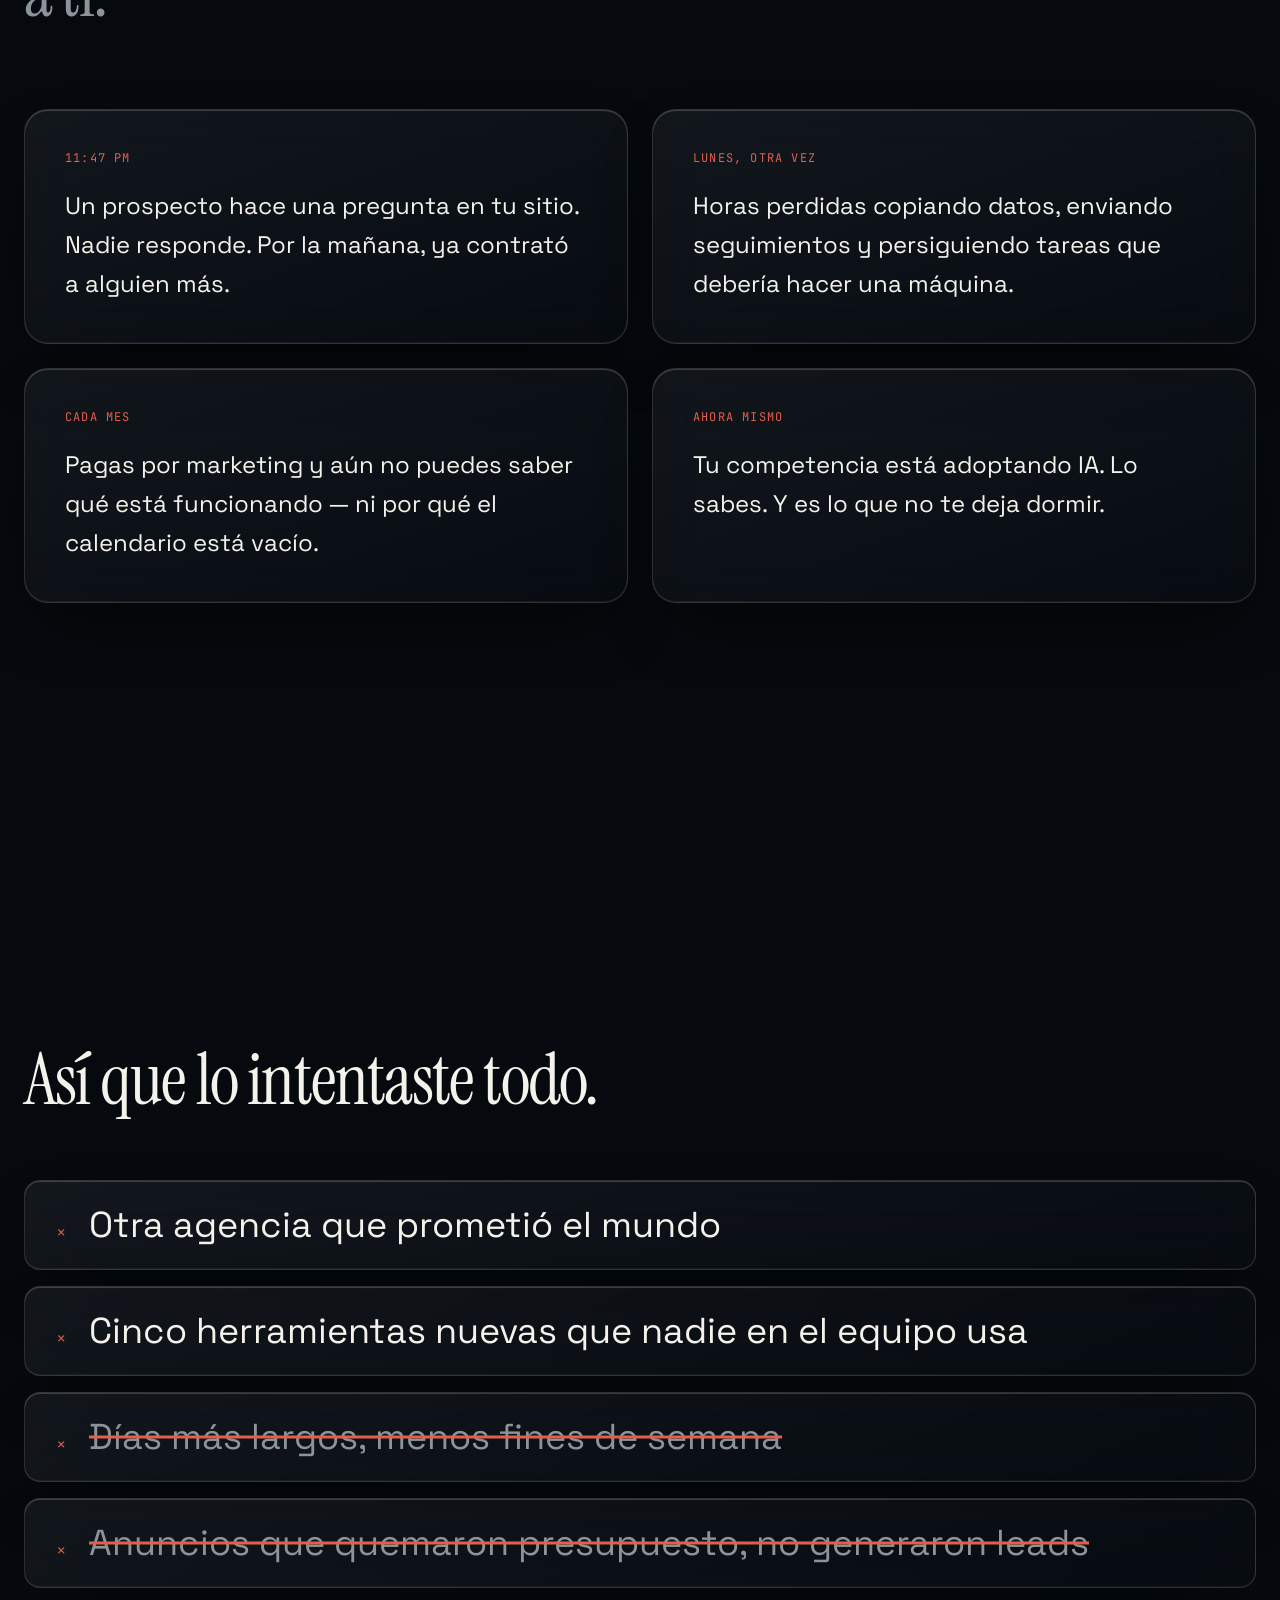
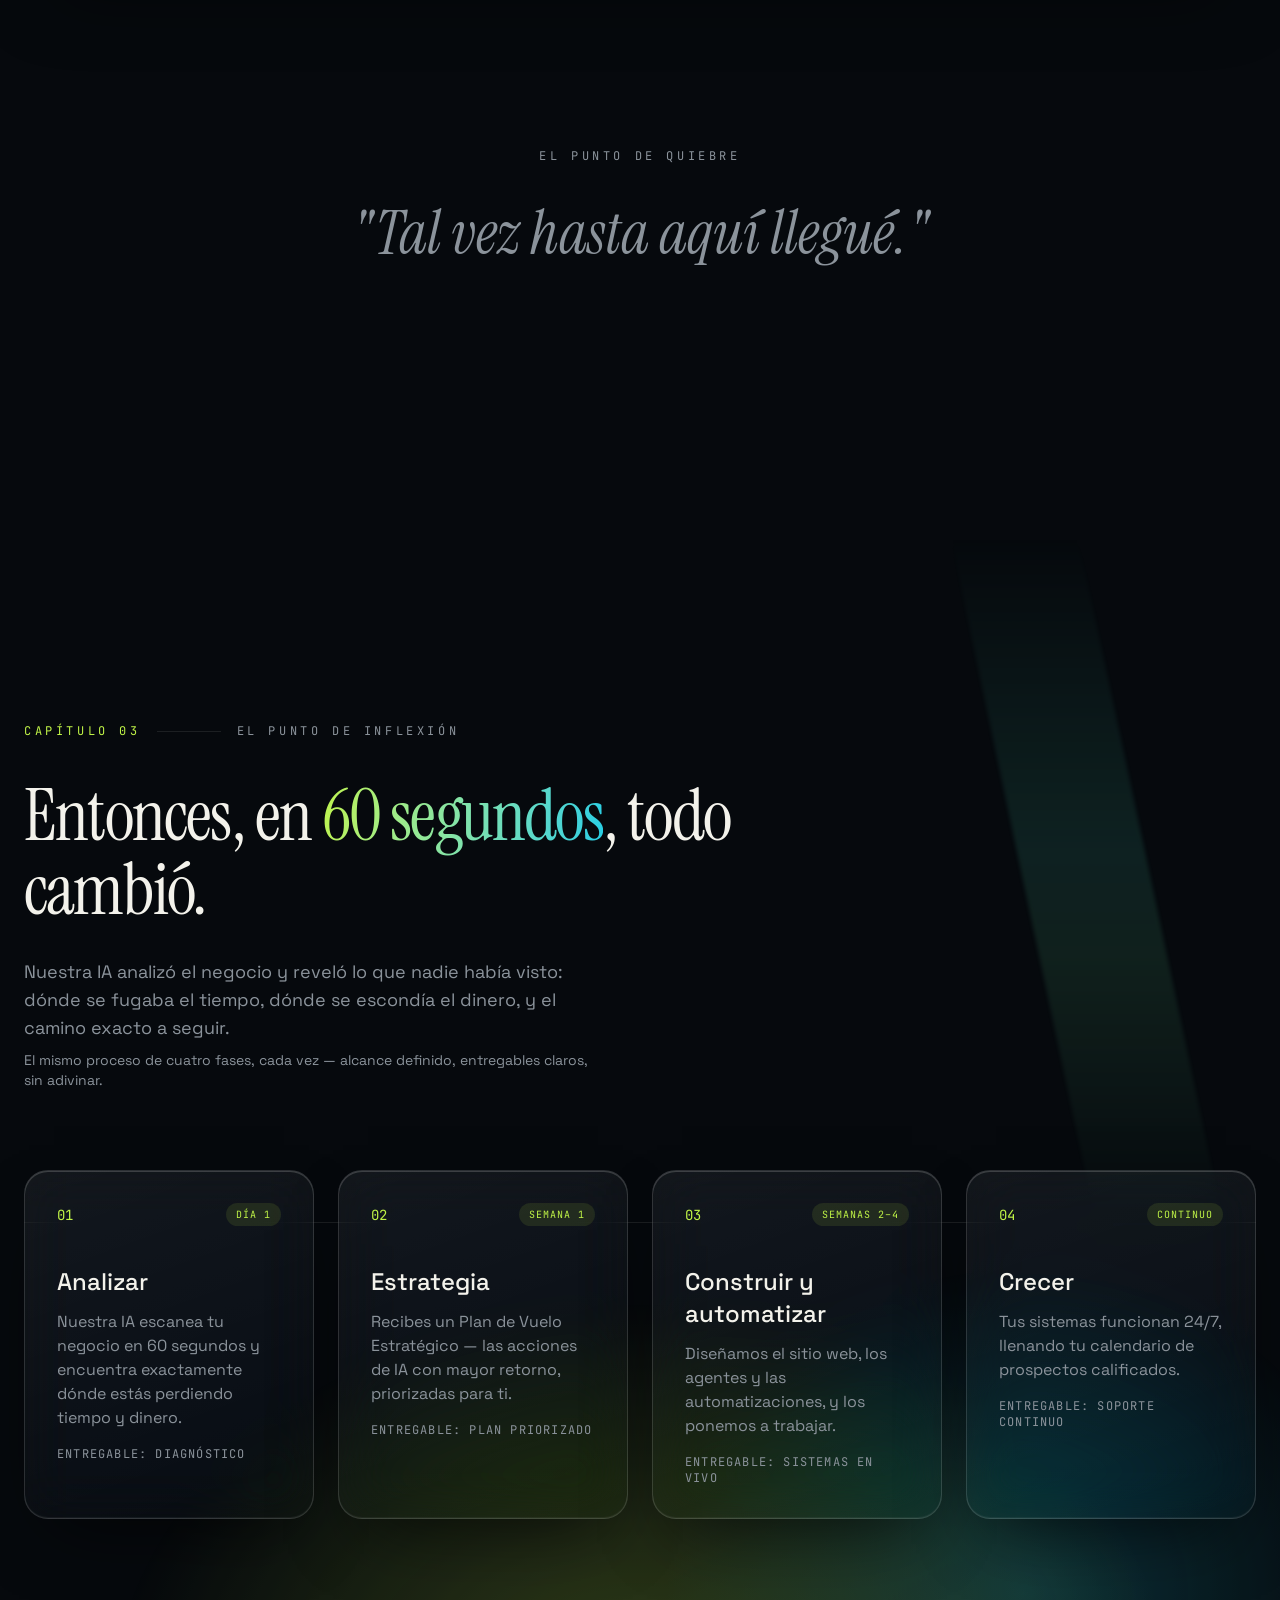
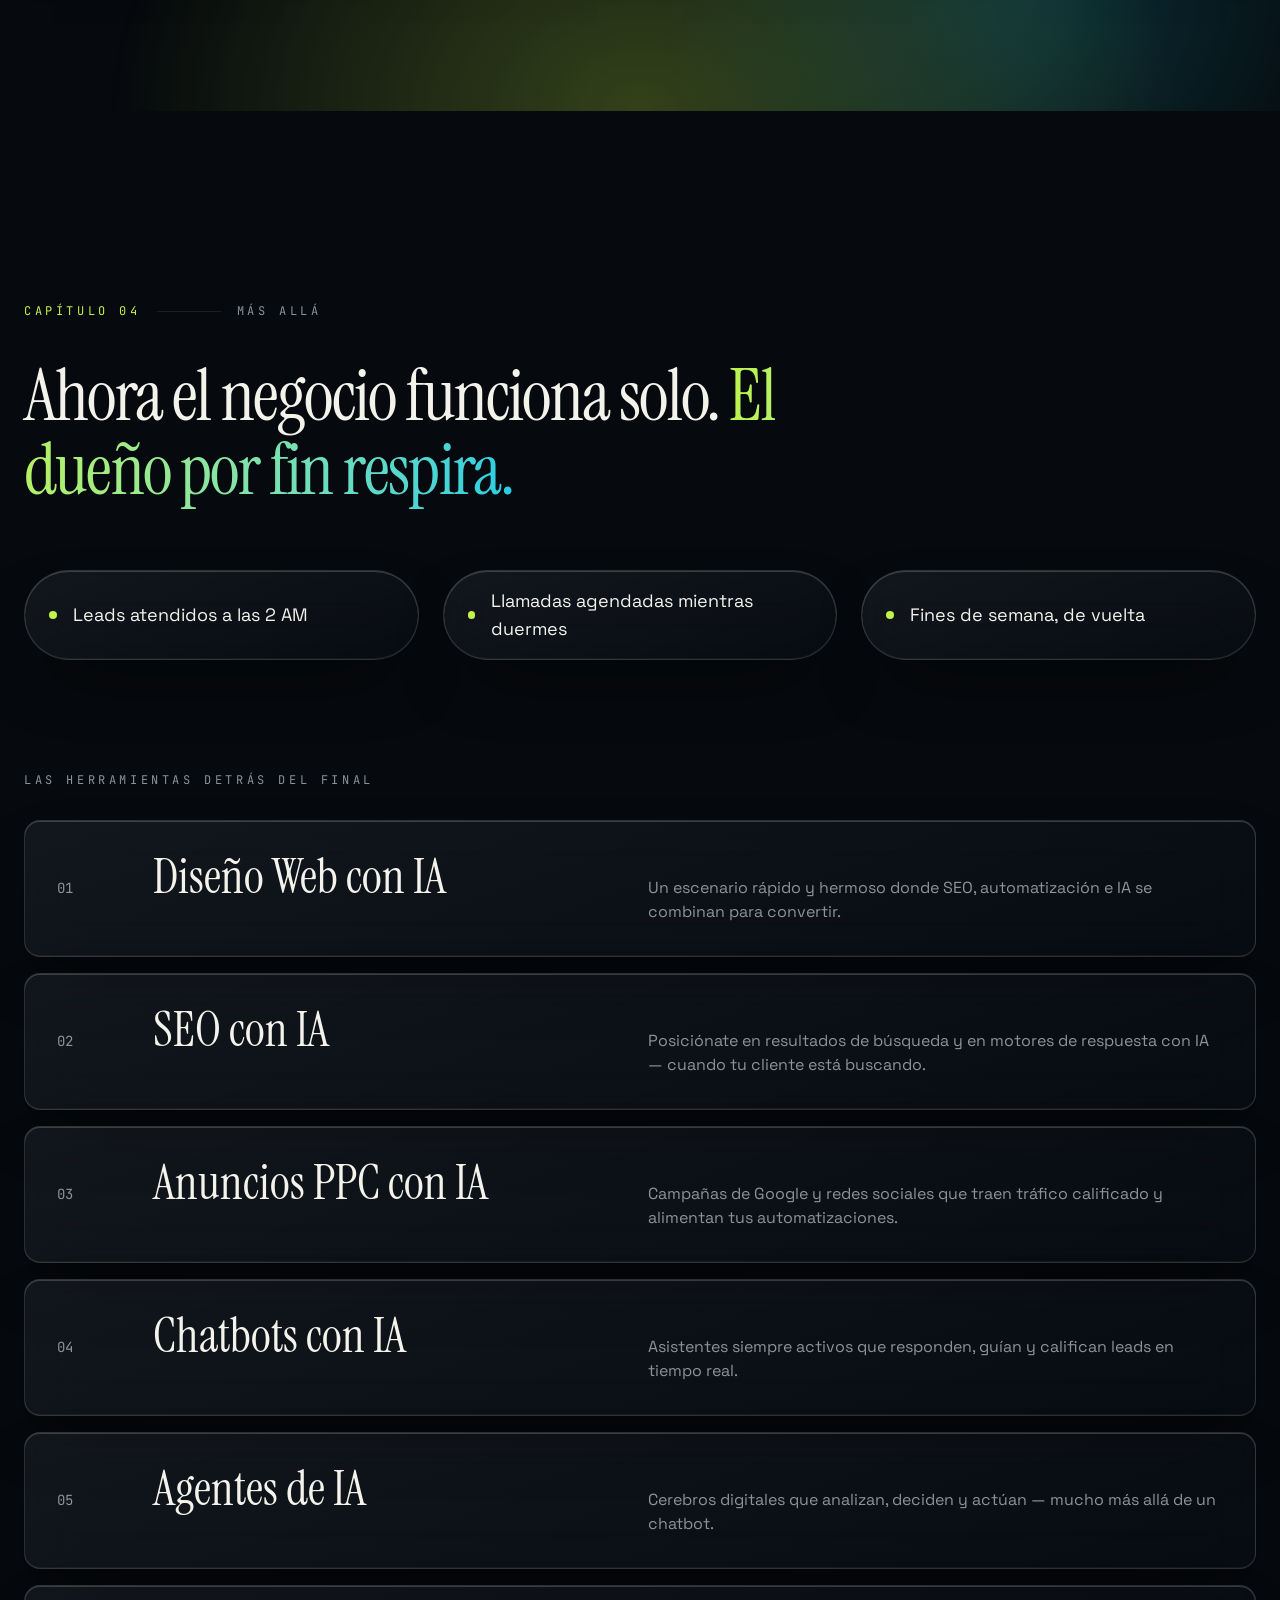
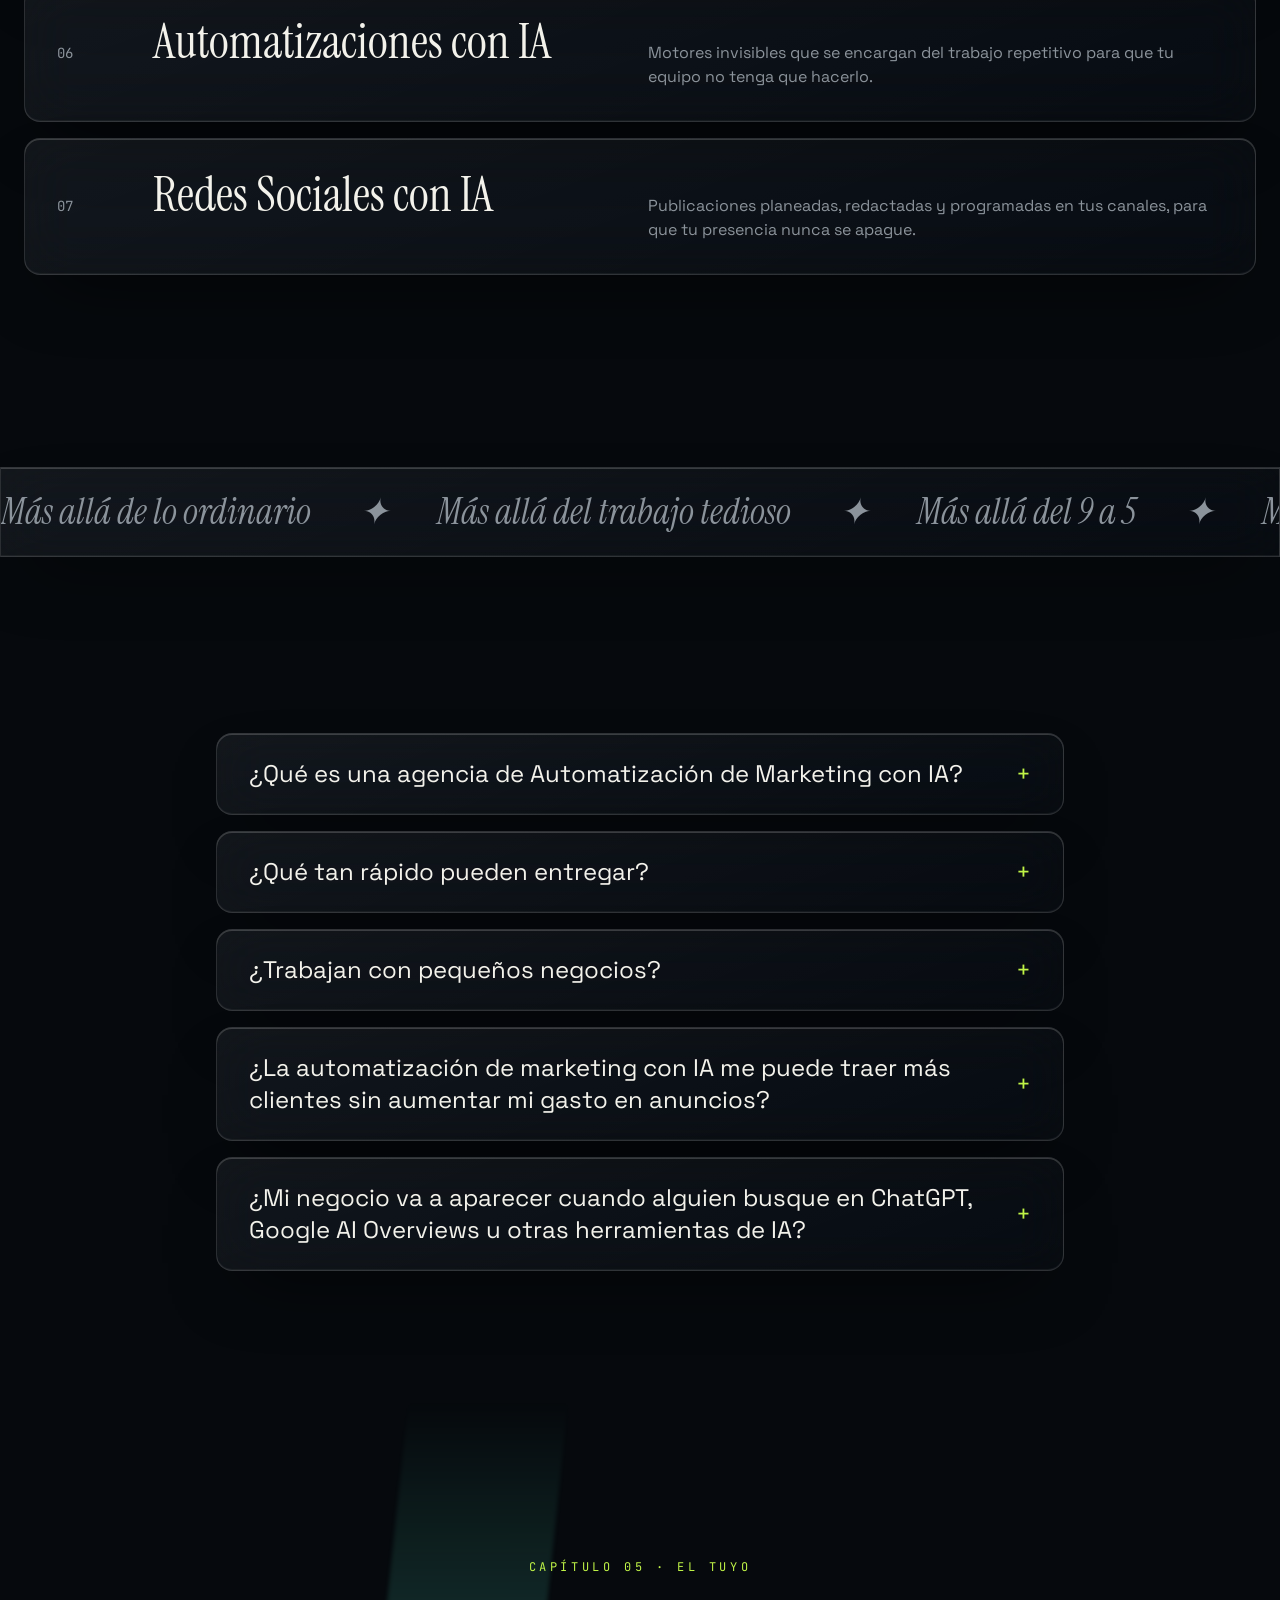
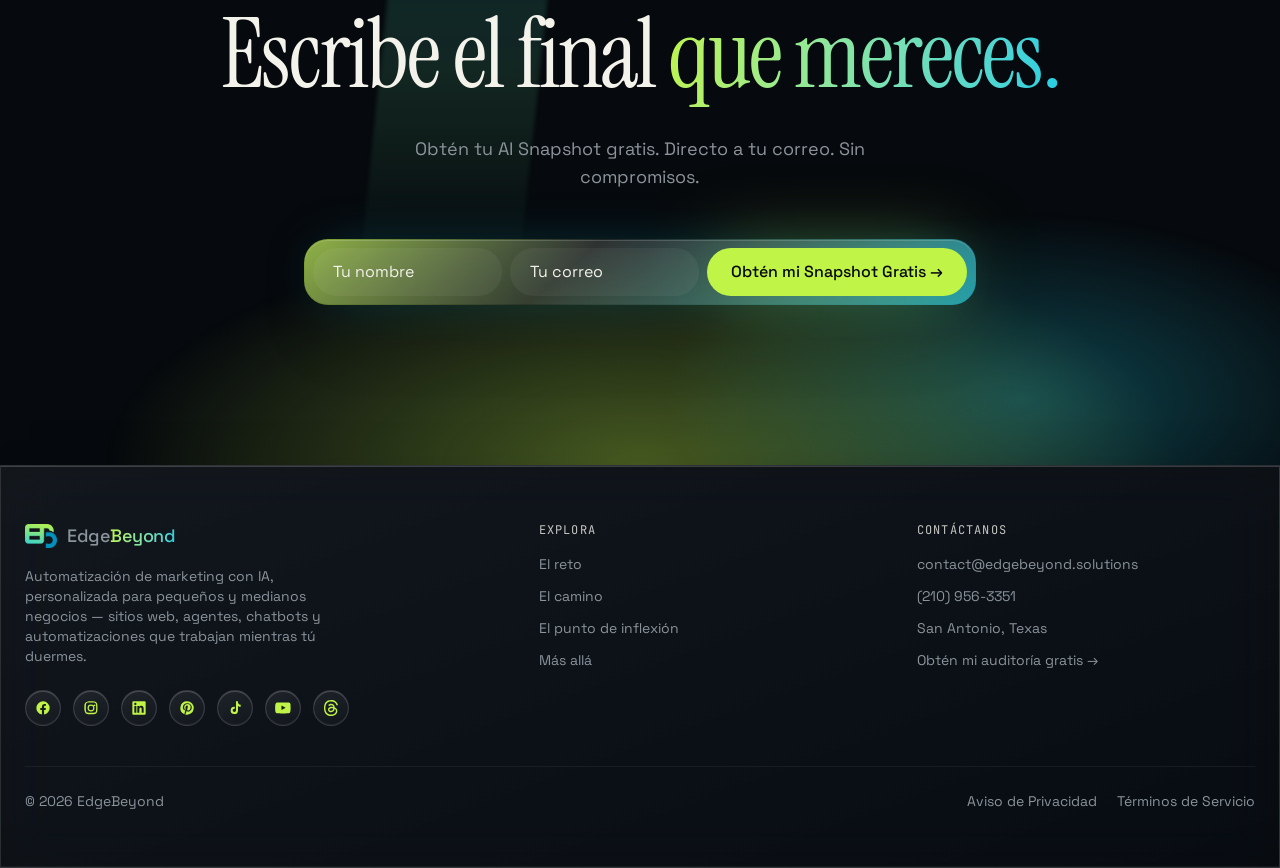
==== commit c2698060: "Quick-win pack (2026-11-27 audit): tap-to-call phone + schema telephone, ES chat widget defaults in " ====
--- a/es/index.html
+++ b/es/index.html
@@ -15,7 +15,7 @@
 <meta charset="utf-8">
 <meta name="viewport" content="width=device-width, initial-scale=1">
 <title>Automatización de Marketing con IA para Pequeños Negocios | San Antonio, TX | EdgeBeyond</title>
-<meta name="description" content="Automatización de marketing con IA, personalizada, para pequeños y medianos negocios. Sitios web, agentes y chatbots con IA, y SEO con IA hechos en San Antonio, TX — para que tu negocio aparezca en Google, ChatGPT y las búsquedas con IA, y consigas más clientes sin aumentar tu gasto en anuncios.">
+<meta name="description" content="Automatización de marketing con IA en San Antonio, TX — sitios web, chatbots, agentes y SEO con IA para ganar más clientes. Empieza con tu auditoría gratis.">
 <meta name="keywords" content="automatización de marketing con IA, agencia de marketing con IA, marketing automatizado para pequeños negocios, agentes de IA para negocios, SEO con IA, chatbots con IA, agencia de marketing con IA en San Antonio, marketing con IA personalizado">
 <meta name="author" content="EdgeBeyond">
 <meta name="robots" content="index, follow, max-image-preview:large">
@@ -85,6 +85,7 @@
   "description": "Agencia de automatización de marketing con IA, personalizada: sitios web, chatbots, agentes y automatizaciones con IA, SEO y PPC para pequeños y medianos negocios que buscan atención individual.",
   "url": "https://edgebeyond.solutions/es/",
   "email": "contact@edgebeyond.solutions",
+  "telephone": "+1-210-956-3351",
   "areaServed": {
     "@type": "City",
     "name": "San Antonio, Texas"
@@ -186,7 +187,7 @@
     <nav class="hidden items-center gap-10 md:flex">
       <a href="#challenge" class="group text-base font-medium text-foreground/90 transition-colors hover:text-primary"><span class="mr-1.5 font-mono text-sm text-primary">01</span>El reto</a>
       <a href="#journey" class="group text-base font-medium text-foreground/90 transition-colors hover:text-primary"><span class="mr-1.5 font-mono text-sm text-primary">02</span>El camino</a>
-      <a href="#turning" class="group text-base font-medium text-foreground/90 transition-colors hover:text-primary"><span class="mr-1.5 font-mono text-sm text-primary">03</span>El punto de quiebre</a>
+      <a href="#turning" class="group text-base font-medium text-foreground/90 transition-colors hover:text-primary"><span class="mr-1.5 font-mono text-sm text-primary">03</span>El punto de inflexión</a>
       <a href="#beyond" class="group text-base font-medium text-foreground/90 transition-colors hover:text-primary"><span class="mr-1.5 font-mono text-sm text-primary">04</span>Más allá</a>
     </nav>
     <div class="flex items-center gap-3">
@@ -201,7 +202,7 @@
   <nav id="mobileNav" class="glass mx-4 hidden flex-col overflow-hidden rounded-2xl border-x-0 md:hidden" aria-label="Móvil">
     <a href="#challenge" class="flex items-center gap-3 border-b border-border/60 px-6 py-4 text-lg font-medium text-foreground"><span class="font-mono text-xs text-primary">01</span>El reto</a>
     <a href="#journey" class="flex items-center gap-3 border-b border-border/60 px-6 py-4 text-lg font-medium text-foreground"><span class="font-mono text-xs text-primary">02</span>El camino</a>
-    <a href="#turning" class="flex items-center gap-3 border-b border-border/60 px-6 py-4 text-lg font-medium text-foreground"><span class="font-mono text-xs text-primary">03</span>El punto de quiebre</a>
+    <a href="#turning" class="flex items-center gap-3 border-b border-border/60 px-6 py-4 text-lg font-medium text-foreground"><span class="font-mono text-xs text-primary">03</span>El punto de inflexión</a>
     <a href="#beyond" class="flex items-center gap-3 border-b border-border/60 px-6 py-4 text-lg font-medium text-foreground"><span class="font-mono text-xs text-primary">04</span>Más allá</a>
     <a href="../index.html" hreflang="en" class="flex items-center gap-3 border-b border-border/60 px-6 py-4 text-lg font-medium text-foreground"><span class="font-mono text-xs text-primary">EN</span>English</a>
     <a href="https://calendar.app.google/oV2TzbkDzcQhNi2w7" target="_blank" rel="noopener" class="flex items-center justify-center bg-primary px-6 py-4 text-base font-medium text-primary-foreground sm:hidden">Comienza tu historia</a>
@@ -313,9 +314,21 @@
 </section>
 
 <!-- QUÉ HACEMOS — definición directa, rica en palabras clave para buscadores y motores de IA -->
-<section class="mx-auto max-w-4xl px-6 pb-20 text-center">
+<section class="mx-auto max-w-4xl px-6 pb-28 text-center">
+  <div class="reveal mb-7 flex items-center justify-center gap-4 font-mono text-xs uppercase tracking-[0.3em] text-muted-foreground">
+    <span class="h-px w-12 bg-border"></span>Lo que realmente hacemos<span class="h-px w-12 bg-border"></span>
+  </div>
   <h2 class="reveal font-display text-2xl italic tracking-tight text-muted-foreground md:text-3xl">Automatización de marketing con IA para pequeños negocios, con atención personalizada.</h2>
   <p class="reveal mx-auto mt-4 max-w-2xl text-muted-foreground">EdgeBeyond es una agencia de automatización de marketing con IA para pequeños y medianos negocios en San Antonio, TX. Construimos sitios web, agentes, chatbots y SEO con IA para que tu negocio aparezca en Google, ChatGPT, AI Overviews y otras herramientas de búsqueda con IA — y convierta más del tráfico que ya tienes, sin necesidad de un presupuesto de anuncios más grande.</p>
+  <div class="reveal mt-8 flex flex-wrap justify-center gap-2.5">
+    <span class="rounded-full border border-primary/30 px-4 py-2 font-mono text-xs" style="background:color-mix(in oklab, var(--primary) 8%, transparent); color:color-mix(in oklab, var(--primary) 85%, var(--foreground));">Diseño Web con IA</span>
+    <span class="rounded-full border border-primary/30 px-4 py-2 font-mono text-xs" style="background:color-mix(in oklab, var(--primary) 8%, transparent); color:color-mix(in oklab, var(--primary) 85%, var(--foreground));">SEO con IA</span>
+    <span class="rounded-full border border-primary/30 px-4 py-2 font-mono text-xs" style="background:color-mix(in oklab, var(--primary) 8%, transparent); color:color-mix(in oklab, var(--primary) 85%, var(--foreground));">Anuncios PPC con IA</span>
+    <span class="rounded-full border border-primary/30 px-4 py-2 font-mono text-xs" style="background:color-mix(in oklab, var(--primary) 8%, transparent); color:color-mix(in oklab, var(--primary) 85%, var(--foreground));">Chatbots con IA</span>
+    <span class="rounded-full border border-primary/30 px-4 py-2 font-mono text-xs" style="background:color-mix(in oklab, var(--primary) 8%, transparent); color:color-mix(in oklab, var(--primary) 85%, var(--foreground));">Agentes de IA</span>
+    <span class="rounded-full border border-primary/30 px-4 py-2 font-mono text-xs" style="background:color-mix(in oklab, var(--primary) 8%, transparent); color:color-mix(in oklab, var(--primary) 85%, var(--foreground));">Automatizaciones con IA</span>
+    <span class="rounded-full border border-primary/30 px-4 py-2 font-mono text-xs" style="background:color-mix(in oklab, var(--primary) 8%, transparent); color:color-mix(in oklab, var(--primary) 85%, var(--foreground));">Redes Sociales con IA</span>
+  </div>
 </section>
 
 <!-- CH 1 — PAIN -->
@@ -371,7 +384,7 @@
   <div class="holo-beam absolute right-[10%] top-0 h-[60%] w-16 skew-x-12 opacity-25 md:w-32 md:opacity-40" aria-hidden="true"></div>
   <div class="relative mx-auto max-w-7xl px-6">
     <div id="turning" class="reveal mb-10 flex items-center gap-4 font-mono text-xs uppercase tracking-[0.3em]">
-      <span class="text-primary">Capítulo 03</span><span class="h-px w-16 bg-border"></span><span class="text-muted-foreground">El punto de quiebre</span>
+      <span class="text-primary">Capítulo 03</span><span class="h-px w-16 bg-border"></span><span class="text-muted-foreground">El punto de inflexión</span>
     </div>
     <h2 class="reveal max-w-4xl font-display text-5xl leading-[1.02] tracking-tight md:text-7xl">Entonces, en <span class="text-edge">60 segundos</span>, todo cambió.</h2>
     <p class="reveal mt-8 max-w-xl text-lg text-muted-foreground">Nuestra IA analizó el negocio y reveló lo que nadie había visto: dónde se fugaba el tiempo, dónde se escondía el dinero, y el camino exacto a seguir.</p>
@@ -392,7 +405,7 @@
           <span class="font-mono text-sm text-primary">02</span>
           <span class="rounded-full bg-primary/10 px-2.5 py-1 font-mono text-[10px] uppercase tracking-widest text-primary">Semana 1</span>
         </div>
-        <h3 class="mt-10 text-2xl font-medium">Estrategizar</h3>
+        <h3 class="mt-10 text-2xl font-medium">Estrategia</h3>
         <p class="mt-3 text-muted-foreground">Recibes un Plan de Vuelo Estratégico — las acciones de IA con mayor retorno, priorizadas para ti.</p>
         <p class="mt-4 font-mono text-xs uppercase tracking-widest text-muted-foreground">Entregable: plan priorizado</p>
       </div>
@@ -483,7 +496,7 @@
   <div class="relative mx-auto max-w-4xl px-6 text-center">
     <p class="reveal font-mono text-xs uppercase tracking-[0.3em] text-primary">Capítulo 05 · El tuyo</p>
     <h2 class="reveal mt-8 font-display text-6xl leading-none tracking-tight md:text-8xl">Escribe el final <em class="text-edge not-italic">que mereces.</em></h2>
-    <p class="reveal mx-auto mt-8 max-w-lg text-lg text-muted-foreground">Obtén tu Snapshot con IA, gratis. Directo a tu correo. Sin compromisos.</p>
+    <p class="reveal mx-auto mt-8 max-w-lg text-lg text-muted-foreground">Obtén tu AI Snapshot gratis. Directo a tu correo. Sin compromisos.</p>
     <form id="roadmapForm" class="reveal glass-edge mx-auto mt-12 max-w-2xl rounded-3xl p-2 text-left">
       <div id="roadmapStep1" class="flex flex-col gap-2 sm:flex-row sm:items-center">
         <label class="sr-only" for="roadmapName">Tu nombre</label>
@@ -552,14 +565,15 @@
         <nav class="mt-4 flex flex-col gap-3">
           <a href="#challenge" class="transition-colors hover:text-foreground">El reto</a>
           <a href="#journey" class="transition-colors hover:text-foreground">El camino</a>
-          <a href="#turning" class="transition-colors hover:text-foreground">El punto de quiebre</a>
-          <a href="#beyond" class="transition-colors hover:text-foreground">Beyond</a>
+          <a href="#turning" class="transition-colors hover:text-foreground">El punto de inflexión</a>
+          <a href="#beyond" class="transition-colors hover:text-foreground">Más allá</a>
         </nav>
       </div>
       <div>
         <p class="font-mono text-xs uppercase tracking-widest text-foreground/80">Contáctanos</p>
         <div class="mt-4 flex flex-col gap-3">
           <a href="mailto:contact@edgebeyond.solutions" class="transition-colors hover:text-foreground">contact@edgebeyond.solutions</a>
+          <a href="tel:+12109563351" class="transition-colors hover:text-foreground">(210) 956-3351</a>
           <p>San Antonio, Texas</p>
           <a href="./snapshot/" class="transition-colors hover:text-foreground">Obtén mi auditoría gratis →</a>
         </div>
@@ -803,7 +817,7 @@
       })
         .then(function(res){ if(!res.ok) throw new Error('Webhook request failed'); })
         .then(function(){
-          showConfirm('¡Gracias! Pronto recibirás tu Snapshot.');
+          showConfirm('¡Gracias! Pronto recibirás tu AI Snapshot.');
         })
         .catch(function(err){
           console.error('Make webhook failed:', err);
@@ -947,39 +961,39 @@
 </style>
 
 <div id="eb-chat">
-  <div id="eb-invite"><span id="eb-invite-text">What does your next customer see before they call you?</span><button id="eb-invite-close" aria-label="Close">&times;</button></div>
-
-  <div id="eb-panel" role="dialog" aria-label="EdgeBeyond chat">
+  <div id="eb-invite"><span id="eb-invite-text">¿Qué ve tu próximo cliente antes de llamarte?</span><button id="eb-invite-close" aria-label="Cerrar">&times;</button></div>
+
+  <div id="eb-panel" role="dialog" aria-label="Chat de EdgeBeyond">
     <div id="eb-head">
-      <svg width="34" height="38" viewBox="0 0 68 76" aria-hidden="true"><defs><linearGradient id="ebGradH" x1="0" y1="0" x2="0" y2="1"><stop offset="0" stop-color="#24384F"/><stop offset="1" stop-color="#101823"/></linearGradient></defs><line x1="34" y1="10" x2="34" y2="17" stroke="#22CDE5" stroke-width="3" stroke-linecap="round"/><circle cx="34" cy="7" r="7" fill="#22CDE5" opacity="0.25"/><circle cx="34" cy="7" r="3.5" fill="#22CDE5"/><rect x="5" y="28" width="5" height="13" rx="2.5" fill="#C0F447"/><rect x="58" y="28" width="5" height="13" rx="2.5" fill="#C0F447"/><rect x="12" y="16" width="44" height="35" rx="12" fill="url(#ebGradH)" stroke="#C0F447" stroke-width="3"/><circle cx="26" cy="31" r="4.6" fill="#22CDE5"/><circle cx="42" cy="31" r="4.6" fill="#22CDE5"/><circle cx="27.6" cy="29.4" r="1.5" fill="#FFFFFF" opacity="0.9"/><circle cx="43.6" cy="29.4" r="1.5" fill="#FFFFFF" opacity="0.9"/><circle cx="20.5" cy="38" r="2.2" fill="#C0F447" opacity="0.55"/><circle cx="47.5" cy="38" r="2.2" fill="#C0F447" opacity="0.55"/><path d="M25 39 Q34 46.5 43 39" stroke="#C0F447" stroke-width="3" fill="none" stroke-linecap="round"/><rect x="19" y="57" width="30" height="15" rx="7.5" fill="#C0F447"/><text x="34" y="68" text-anchor="middle" font-family="Arial, sans-serif" font-size="10.5" font-weight="bold" letter-spacing="2" fill="#0B1118">EB</text></svg>
+      <img src="../assets/mascot-head.webp" alt="" aria-hidden="true" style="width:38px;height:38px;border-radius:50%;object-fit:cover;flex-shrink:0;">
       <div>
         <div class="eb-name">EdgeBeyond</div>
-        <div class="eb-sub" id="eb-sub">AI Assistant</div>
+        <div class="eb-sub" id="eb-sub">Asistente IA</div>
       </div>
       <div class="eb-spacer"></div>
       <button class="eb-langbtn" id="eb-lang-en" type="button">EN</button><button class="eb-langbtn" id="eb-lang-es" type="button">ES</button>
-      <button id="eb-close" type="button" aria-label="Close">&times;</button>
+      <button id="eb-close" type="button" aria-label="Cerrar">&times;</button>
     </div>
     <div id="eb-msgs"></div>
     <div id="eb-chips"></div>
-    <a id="eb-audit" href="https://edgebeyond.solutions/snapshot/" target="_blank" rel="noopener">Get my free audit</a>
-    <a id="eb-call" href="https://calendar.app.google/oV2TzbkDzcQhNi2w7" target="_blank" rel="noopener">Book my free call</a>
-    <button id="eb-lead-toggle" type="button">Leave your details</button>
+    <a id="eb-audit" href="https://edgebeyond.solutions/es/snapshot/" target="_blank" rel="noopener">Quiero mi auditoría gratis</a>
+    <a id="eb-call" href="https://calendar.app.google/oV2TzbkDzcQhNi2w7" target="_blank" rel="noopener">Agendar mi llamada gratis</a>
+    <button id="eb-lead-toggle" type="button">Deja tus datos</button>
     <form id="eb-lead">
       <input id="eb-lead-name" type="text" maxlength="120" autocomplete="name">
       <input id="eb-lead-email" type="email" maxlength="160" autocomplete="email">
       <input id="eb-lead-need" type="text" maxlength="200">
       <div id="eb-lead-err" class="eb-lead-err"></div>
-      <button id="eb-lead-send" type="submit">Send</button>
+      <button id="eb-lead-send" type="submit">Enviar</button>
     </form>
     <form id="eb-form">
       <input id="eb-input" type="text" maxlength="1000" autocomplete="off">
-      <button id="eb-send" type="submit">Send</button>
+      <button id="eb-send" type="submit">Enviar</button>
     </form>
   </div>
 
-  <button id="eb-btn" type="button" aria-label="Open chat">
-    <svg width="48" height="54" viewBox="0 0 68 76" aria-hidden="true"><defs><linearGradient id="ebGradB" x1="0" y1="0" x2="0" y2="1"><stop offset="0" stop-color="#24384F"/><stop offset="1" stop-color="#101823"/></linearGradient></defs><line x1="34" y1="10" x2="34" y2="17" stroke="#22CDE5" stroke-width="3" stroke-linecap="round"/><circle cx="34" cy="7" r="7" fill="#22CDE5" opacity="0.25"/><circle cx="34" cy="7" r="3.5" fill="#22CDE5"/><rect x="5" y="28" width="5" height="13" rx="2.5" fill="#C0F447"/><rect x="58" y="28" width="5" height="13" rx="2.5" fill="#C0F447"/><rect x="12" y="16" width="44" height="35" rx="12" fill="url(#ebGradB)" stroke="#C0F447" stroke-width="3"/><circle cx="26" cy="31" r="4.6" fill="#22CDE5"/><circle cx="42" cy="31" r="4.6" fill="#22CDE5"/><circle cx="27.6" cy="29.4" r="1.5" fill="#FFFFFF" opacity="0.9"/><circle cx="43.6" cy="29.4" r="1.5" fill="#FFFFFF" opacity="0.9"/><circle cx="20.5" cy="38" r="2.2" fill="#C0F447" opacity="0.55"/><circle cx="47.5" cy="38" r="2.2" fill="#C0F447" opacity="0.55"/><path d="M25 39 Q34 46.5 43 39" stroke="#C0F447" stroke-width="3" fill="none" stroke-linecap="round"/><rect x="19" y="57" width="30" height="15" rx="7.5" fill="#C0F447"/><text x="34" y="68" text-anchor="middle" font-family="Arial, sans-serif" font-size="10.5" font-weight="bold" letter-spacing="2" fill="#0B1118">EB</text></svg>
+  <button id="eb-btn" type="button" aria-label="Abrir chat">
+    <img src="../assets/mascot-head.webp" alt="" aria-hidden="true" style="width:54px;height:54px;border-radius:50%;object-fit:cover;display:block;">
     <span id="eb-dot"></span>
   </button>
 </div>
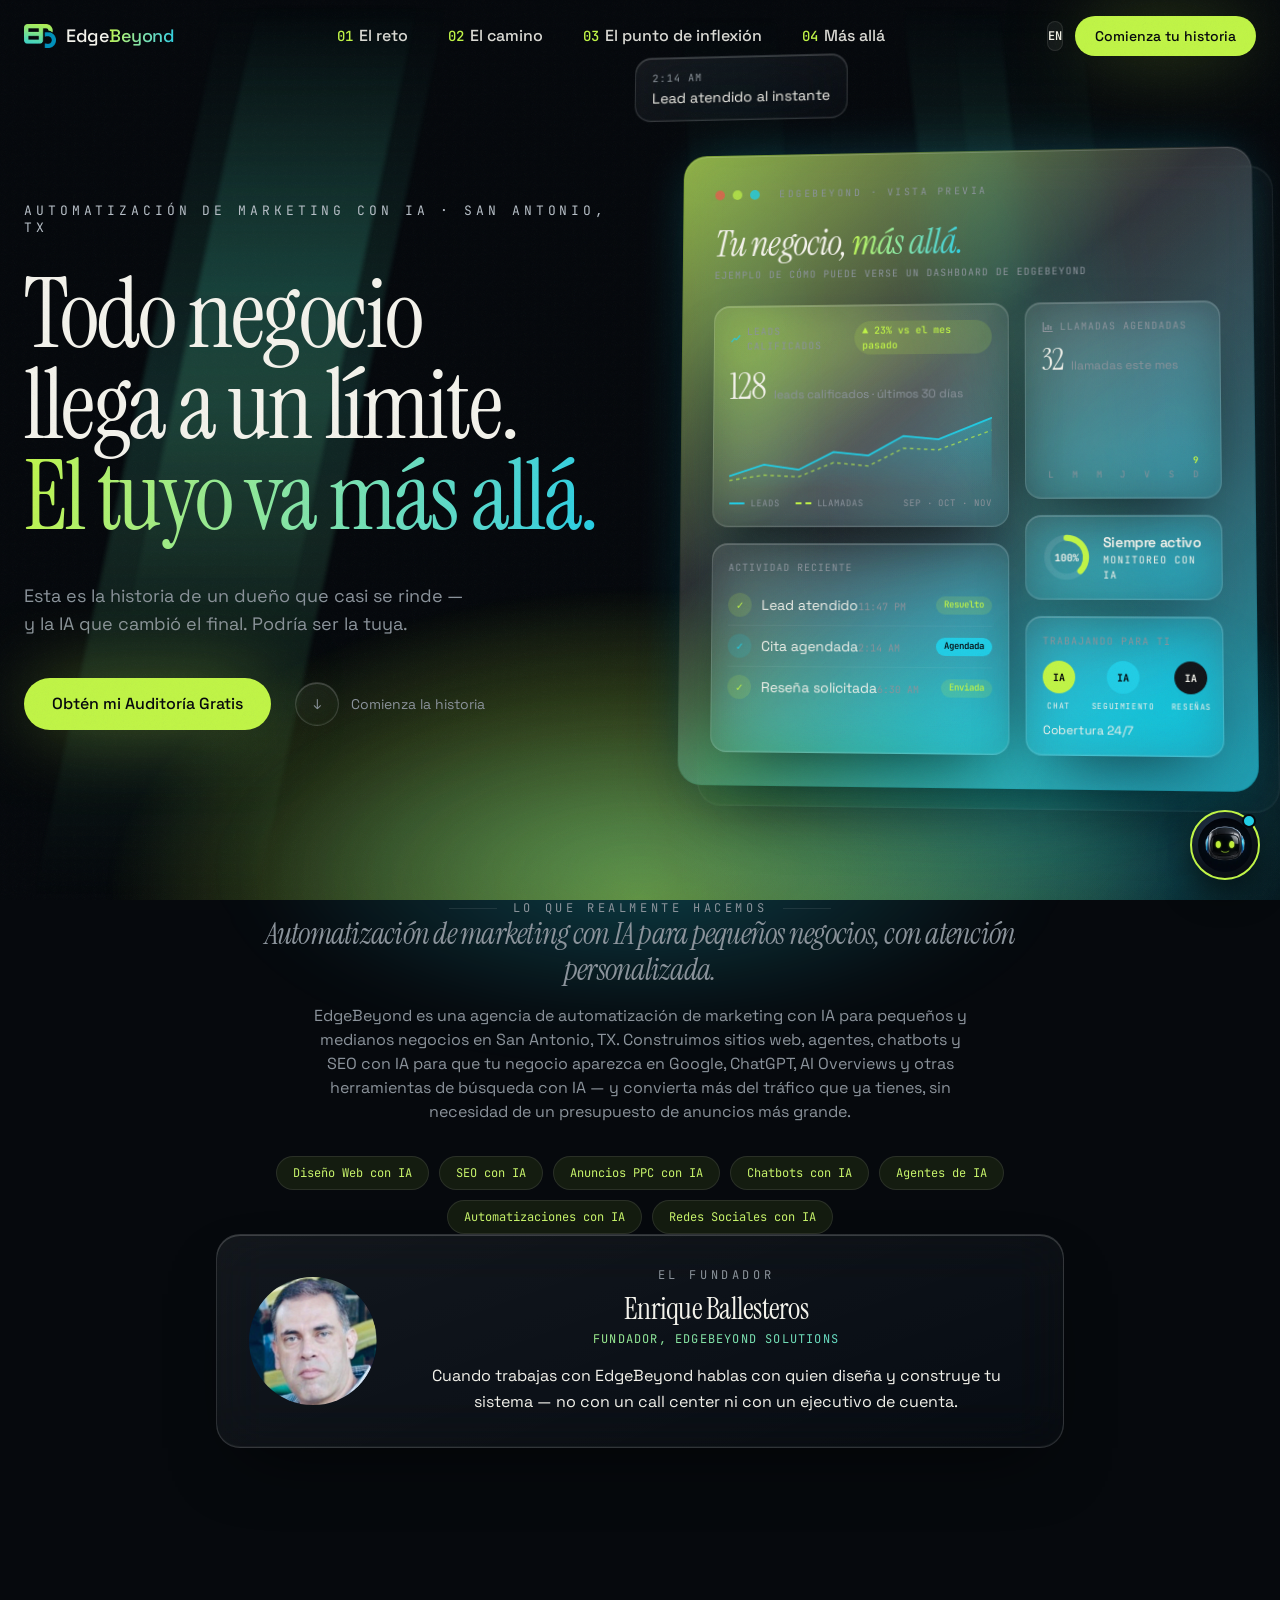
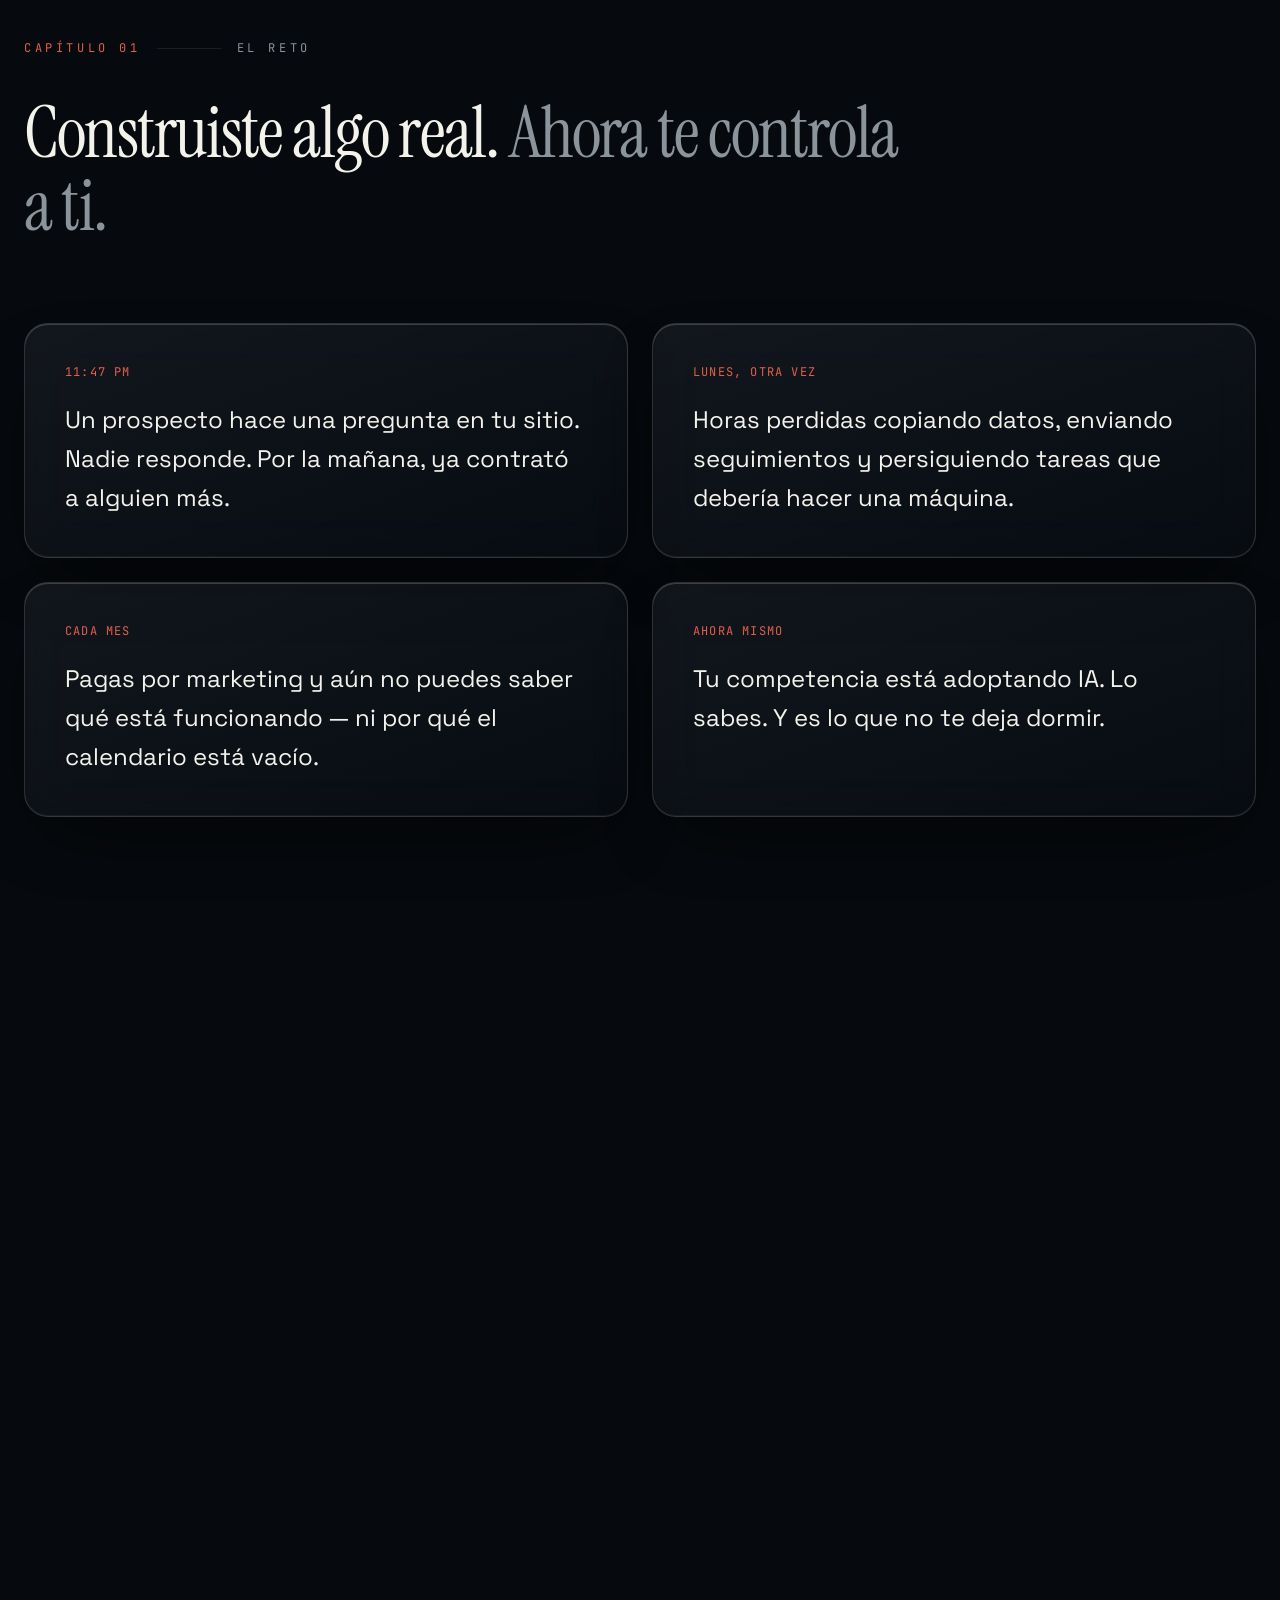
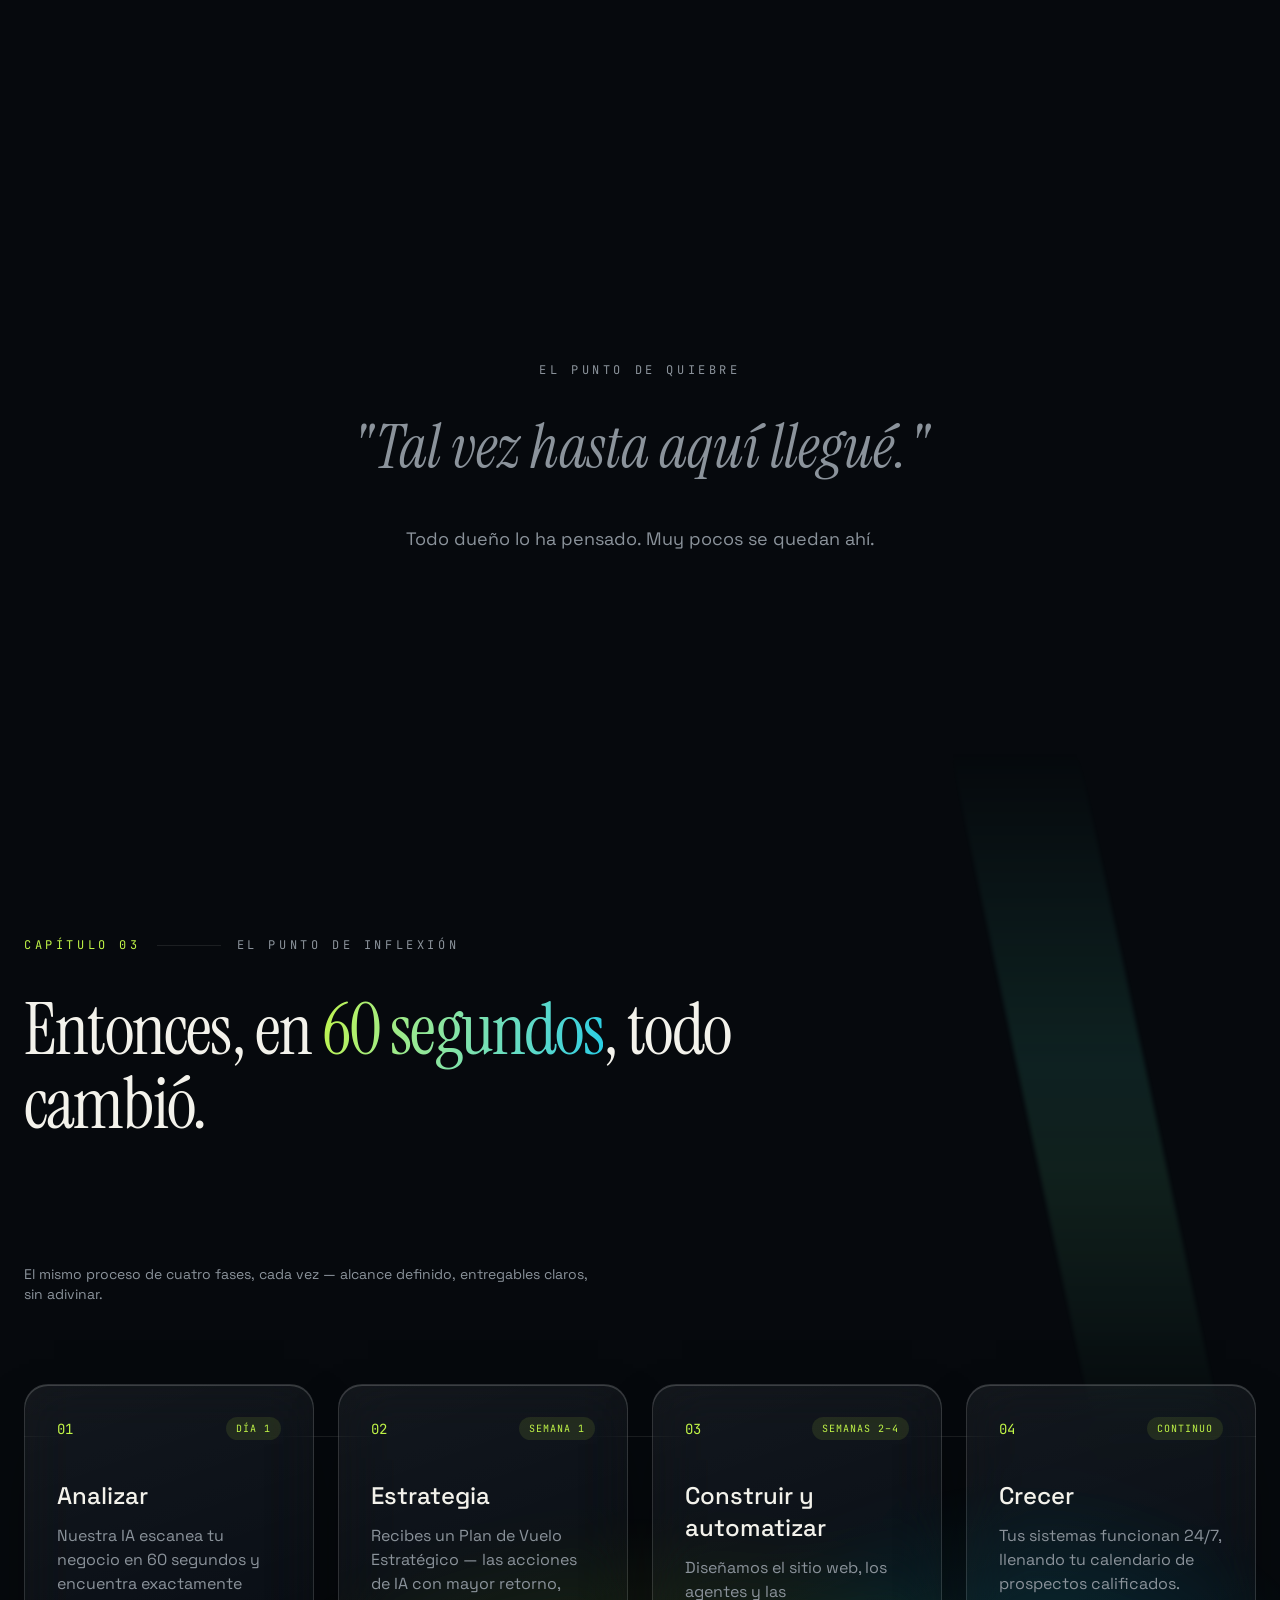
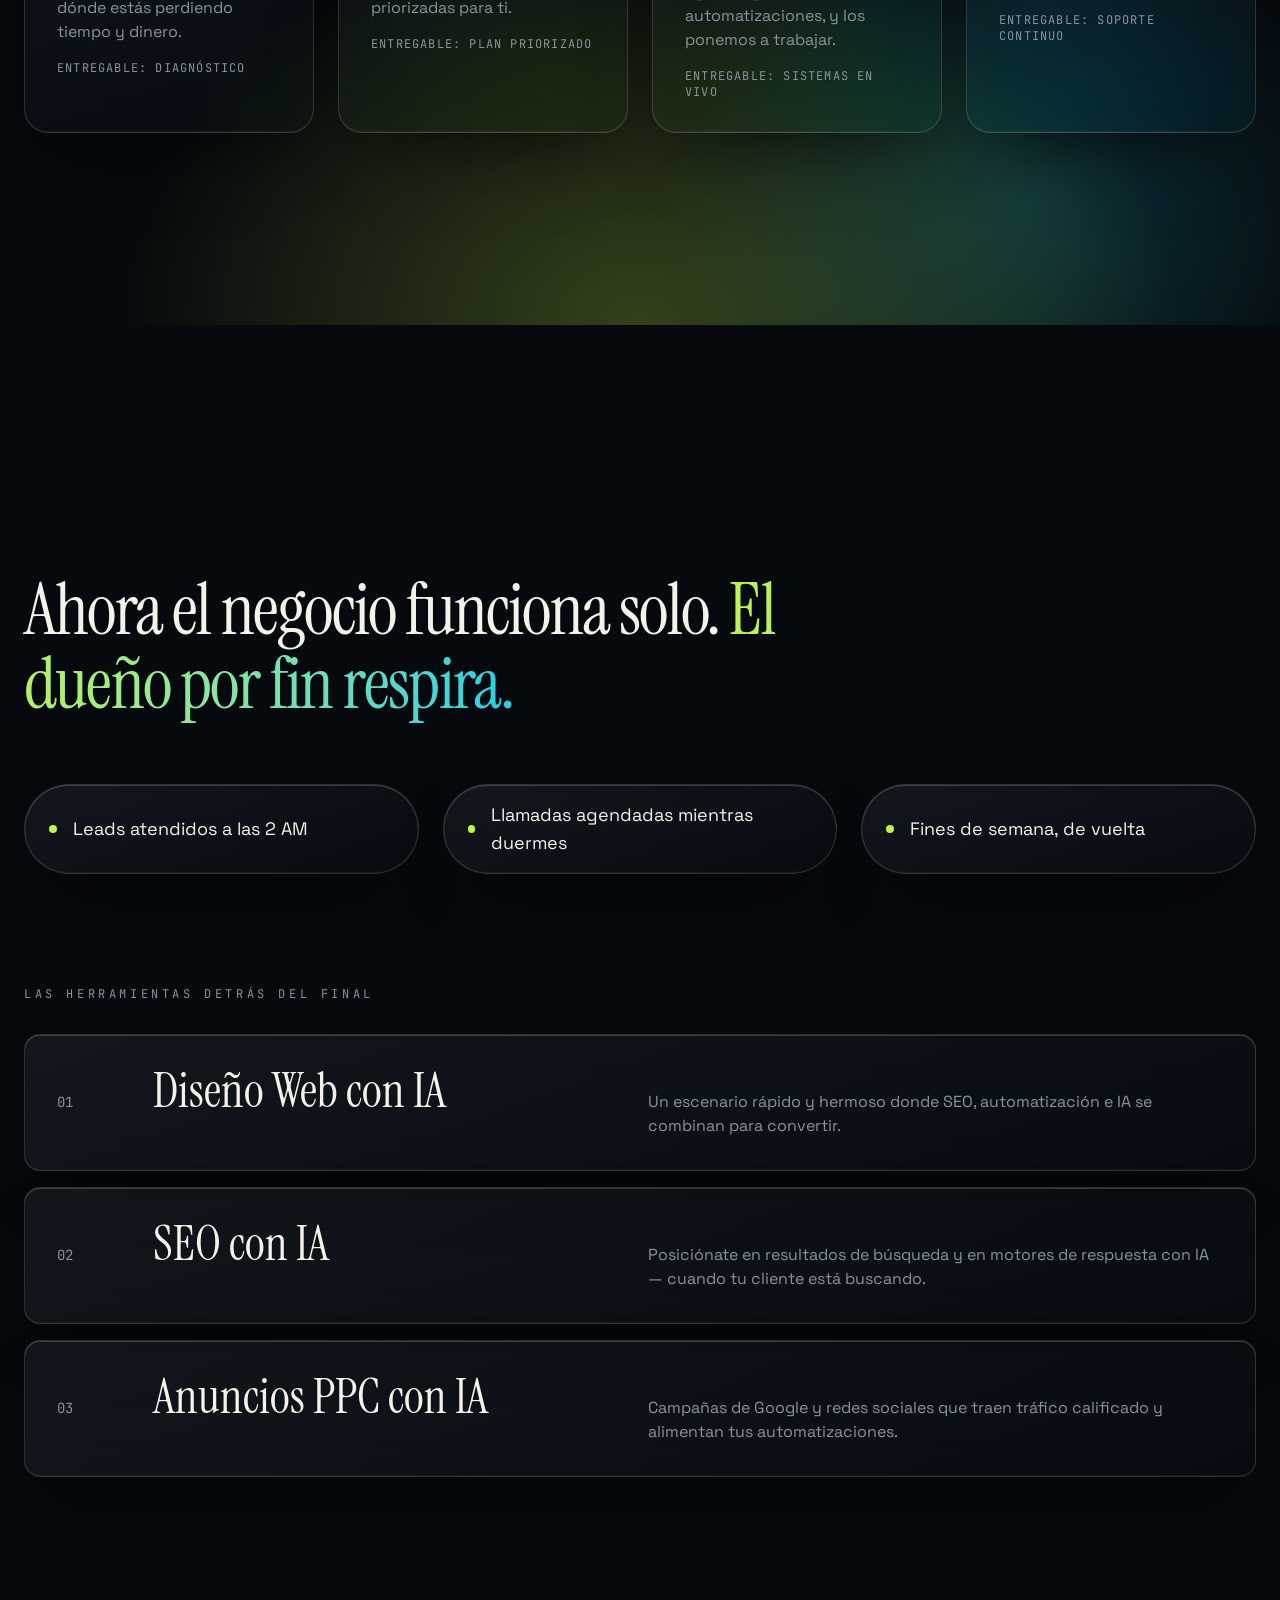
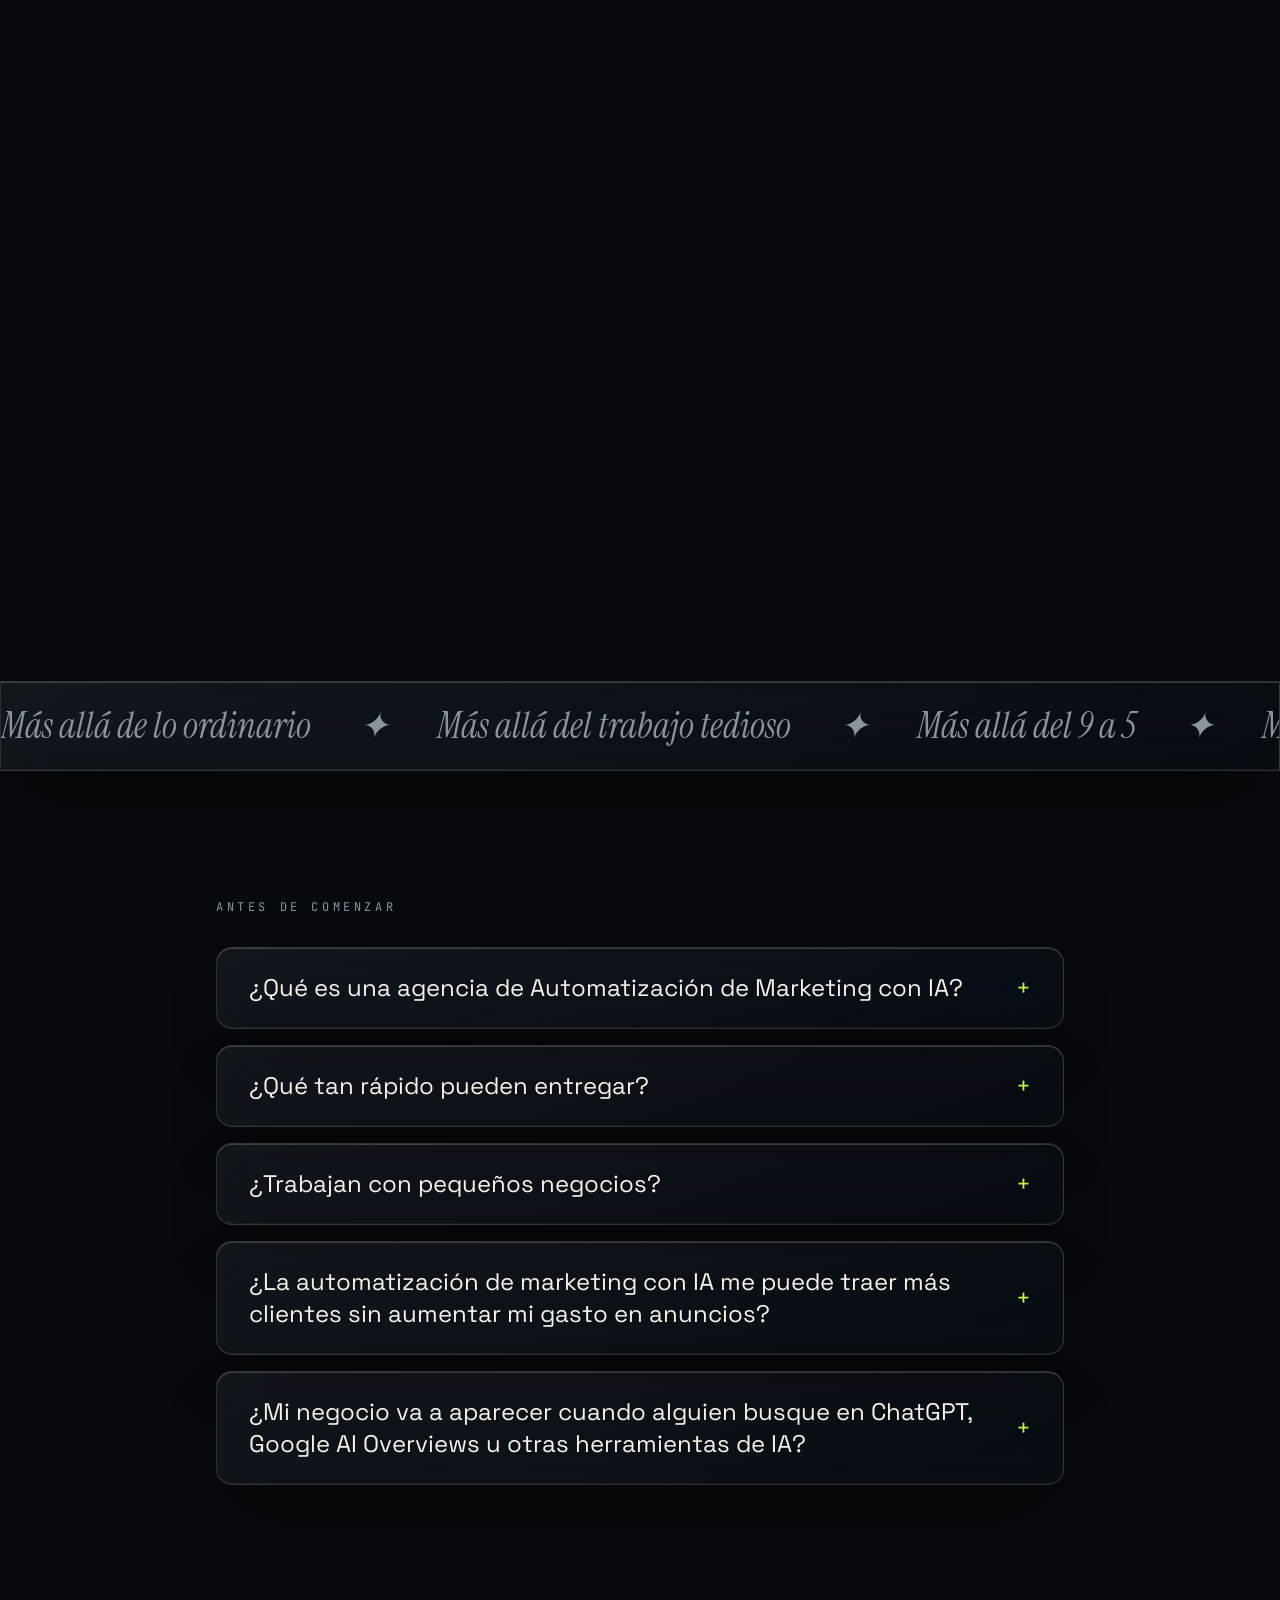
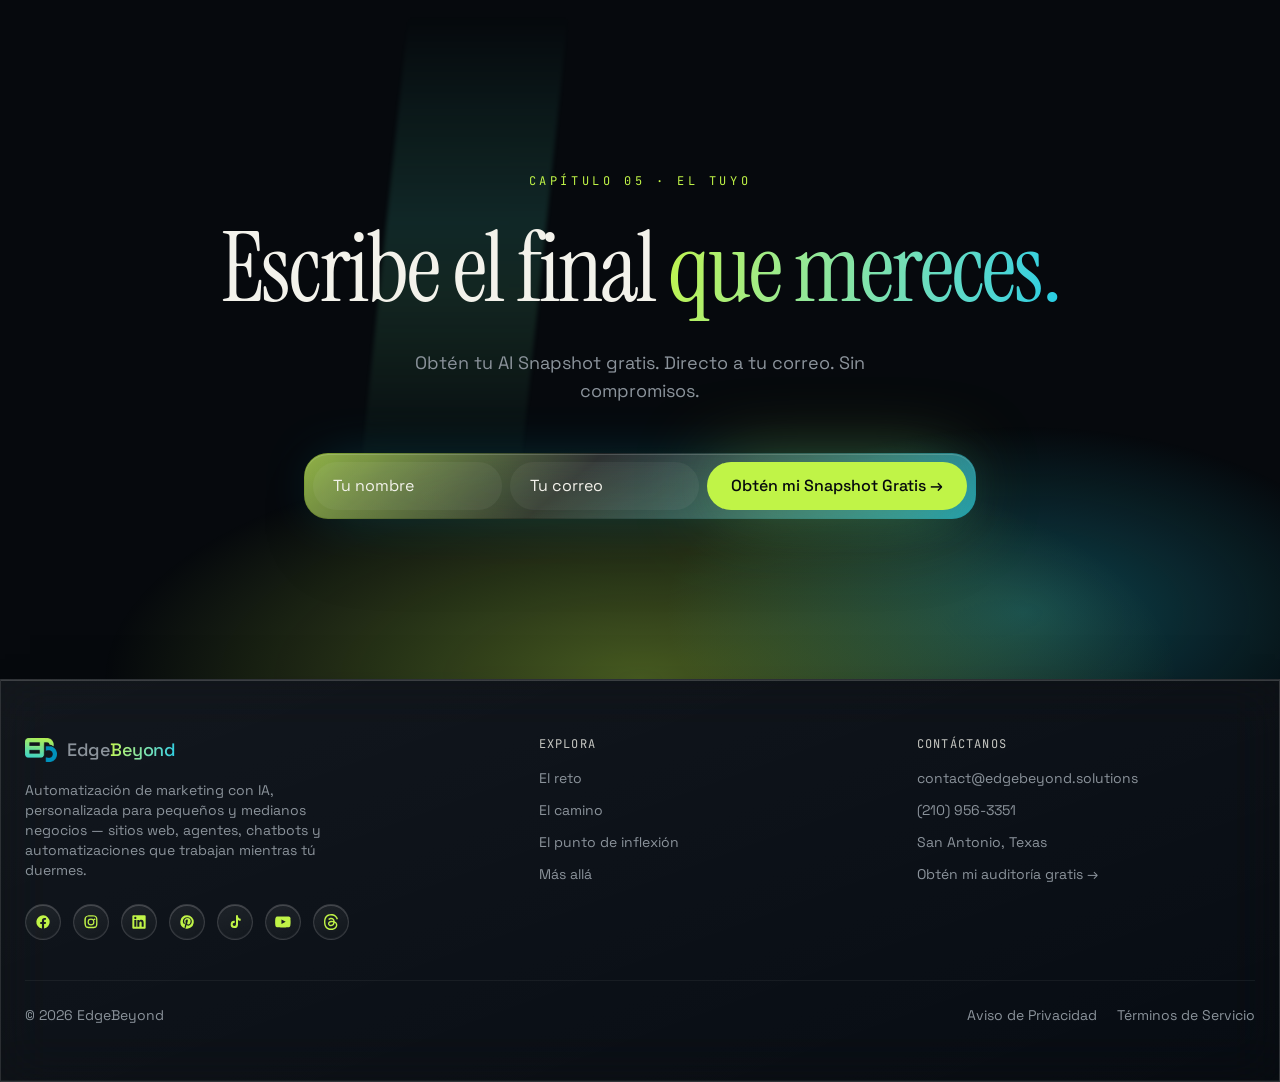
==== commit acb59f16: "Founder block (audit M3): Enrique Ballesteros photo + 'talk to the person who builds it' line on EN " ====
--- a/es/index.html
+++ b/es/index.html
@@ -331,6 +331,21 @@
   </div>
 </section>
 
+<!-- FOUNDER -->
+<section class="mx-auto max-w-4xl px-6 pb-28">
+  <div class="reveal glass rounded-3xl p-8 md:p-10">
+    <div class="flex flex-col items-center gap-6 text-center sm:flex-row sm:gap-8 sm:text-left">
+      <img src="../assets/enrique-founder.jpg" alt="Enrique Ballesteros, fundador de EdgeBeyond Solutions" width="709" height="709" loading="lazy" class="h-28 w-28 shrink-0 rounded-full object-cover ring-2 ring-primary/40 md:h-32 md:w-32">
+      <div>
+        <p class="font-mono text-xs uppercase tracking-[0.3em] text-muted-foreground">El fundador</p>
+        <h3 class="mt-2 font-display text-2xl tracking-tight md:text-3xl">Enrique Ballesteros</h3>
+        <p class="mt-1 font-mono text-xs uppercase tracking-widest text-edge">Fundador, EdgeBeyond Solutions</p>
+        <p class="mt-4 leading-relaxed text-foreground/85">Cuando trabajas con EdgeBeyond hablas con quien diseña y construye tu sistema — no con un call center ni con un ejecutivo de cuenta.</p>
+      </div>
+    </div>
+  </div>
+</section>
+
 <!-- CH 1 — PAIN -->
 <section class="mx-auto max-w-7xl px-6 py-32 md:py-48">
   <div id="challenge" class="reveal mb-10 flex items-center gap-4 font-mono text-xs uppercase tracking-[0.3em]">
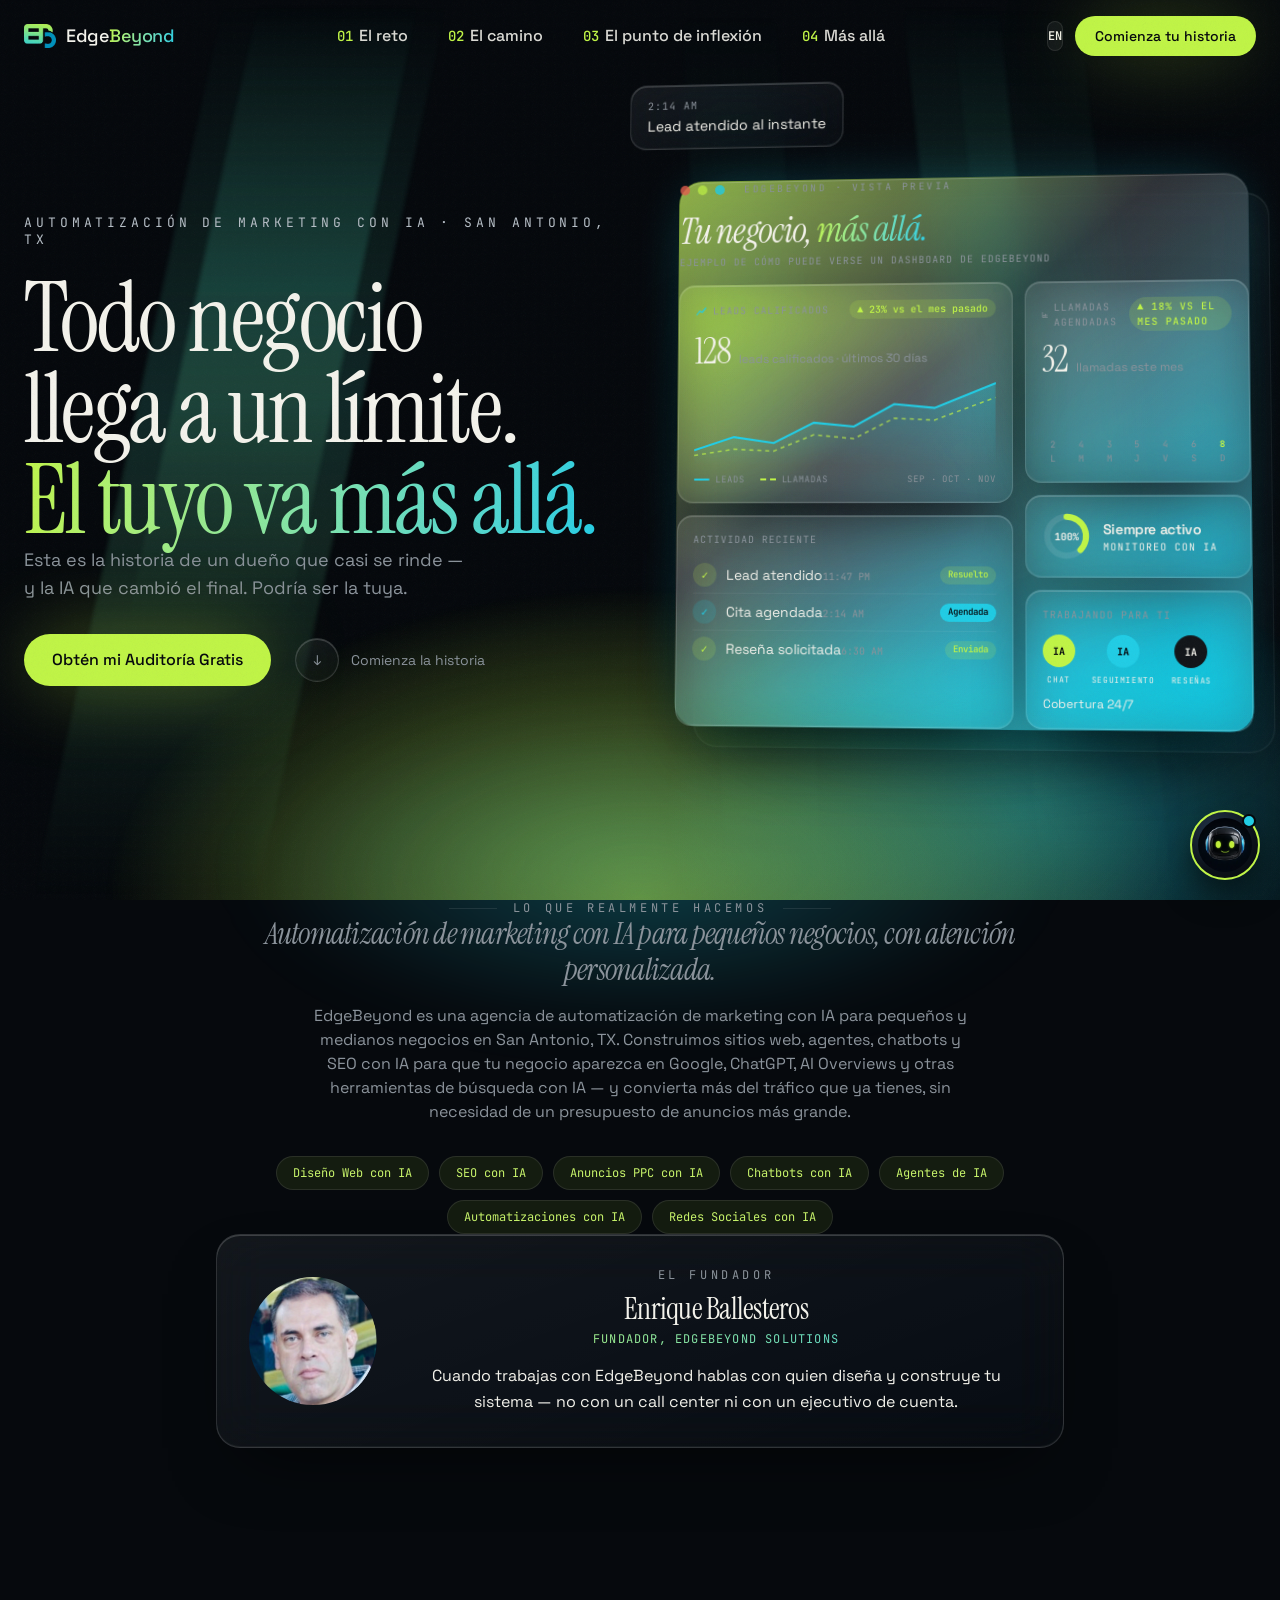
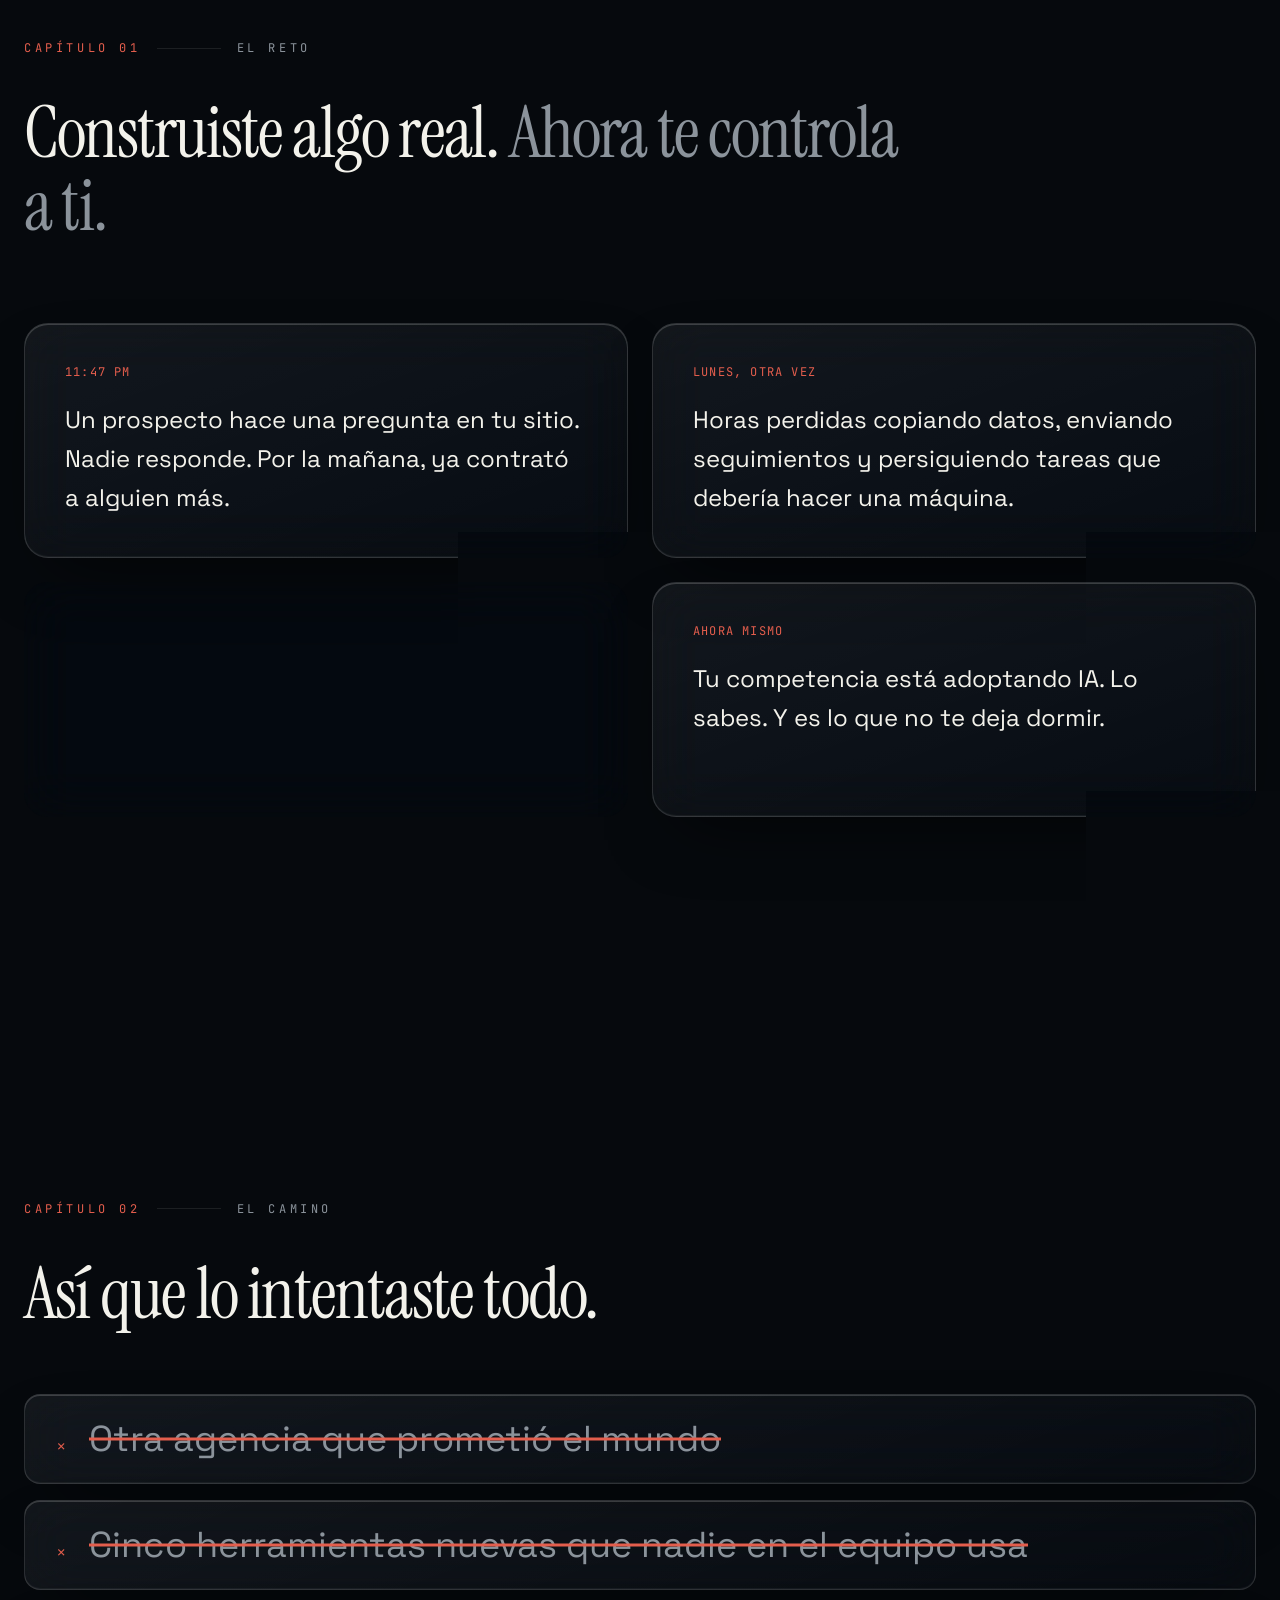
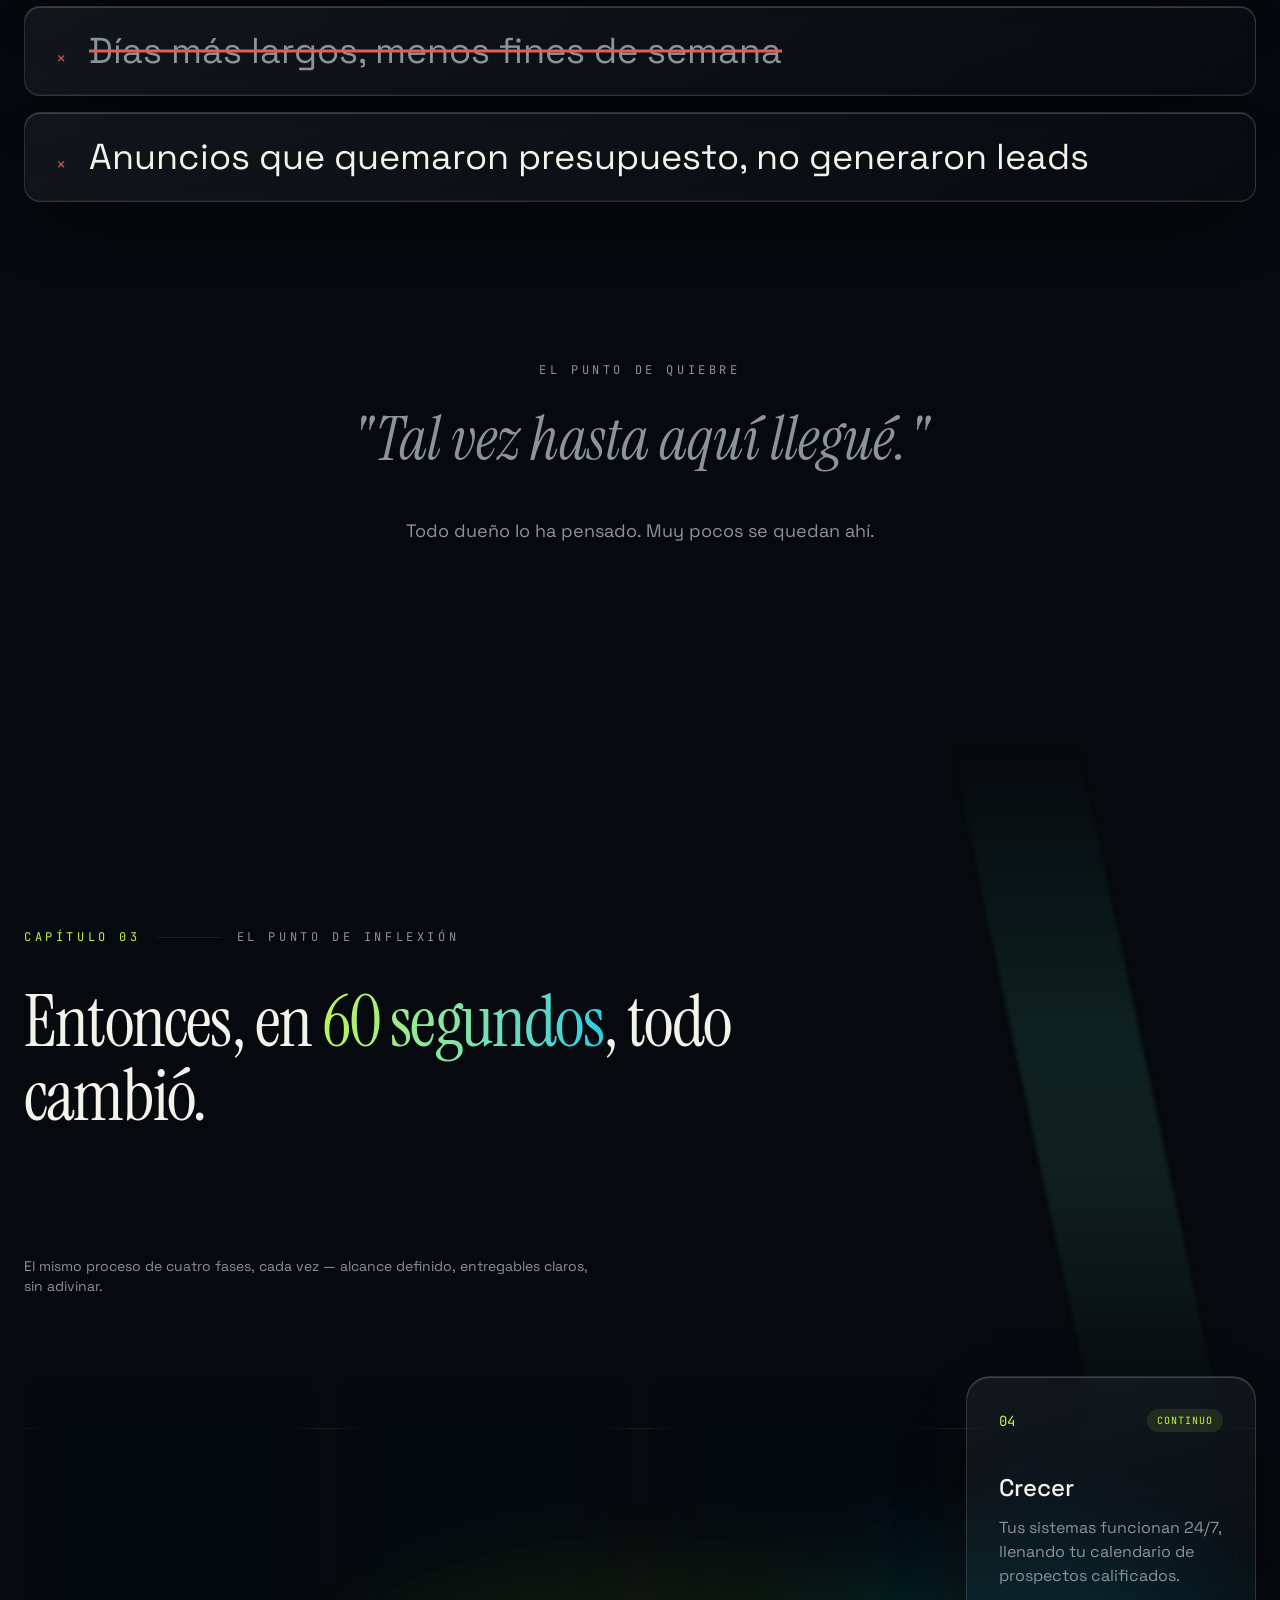
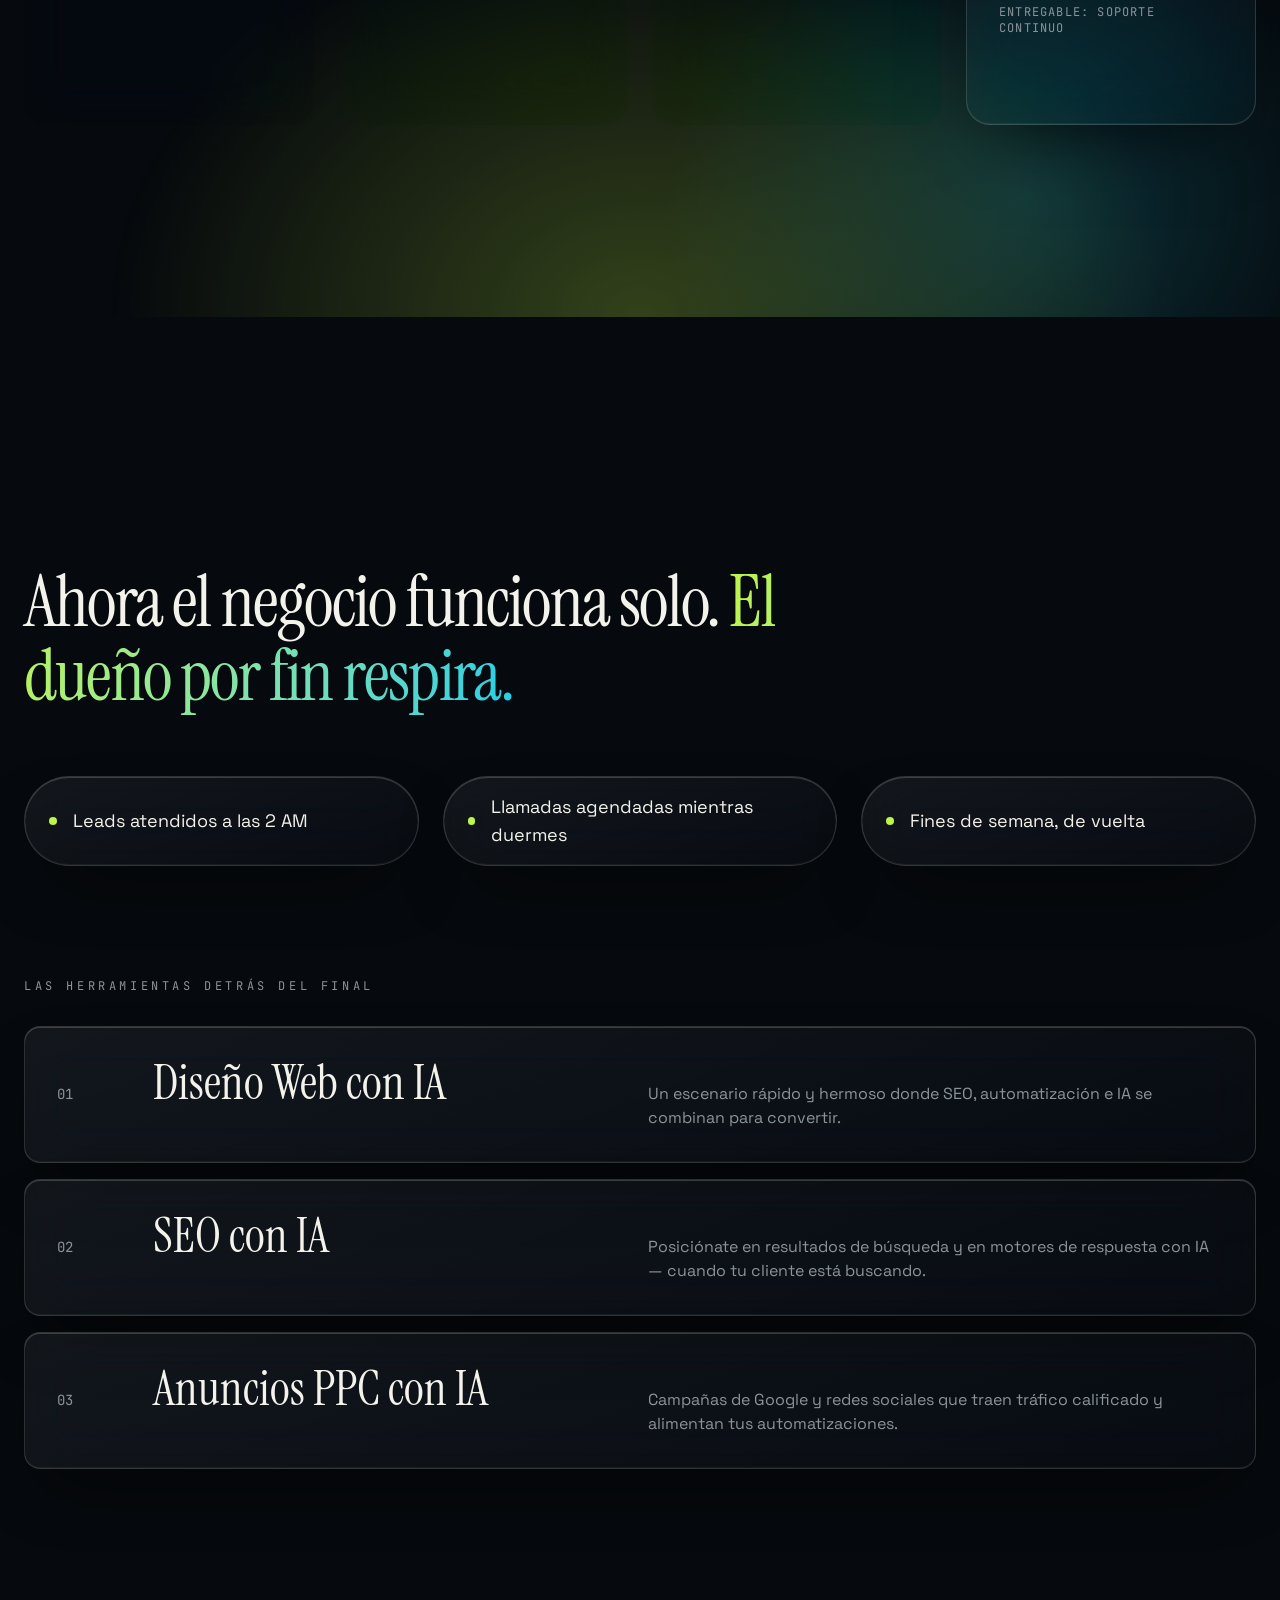
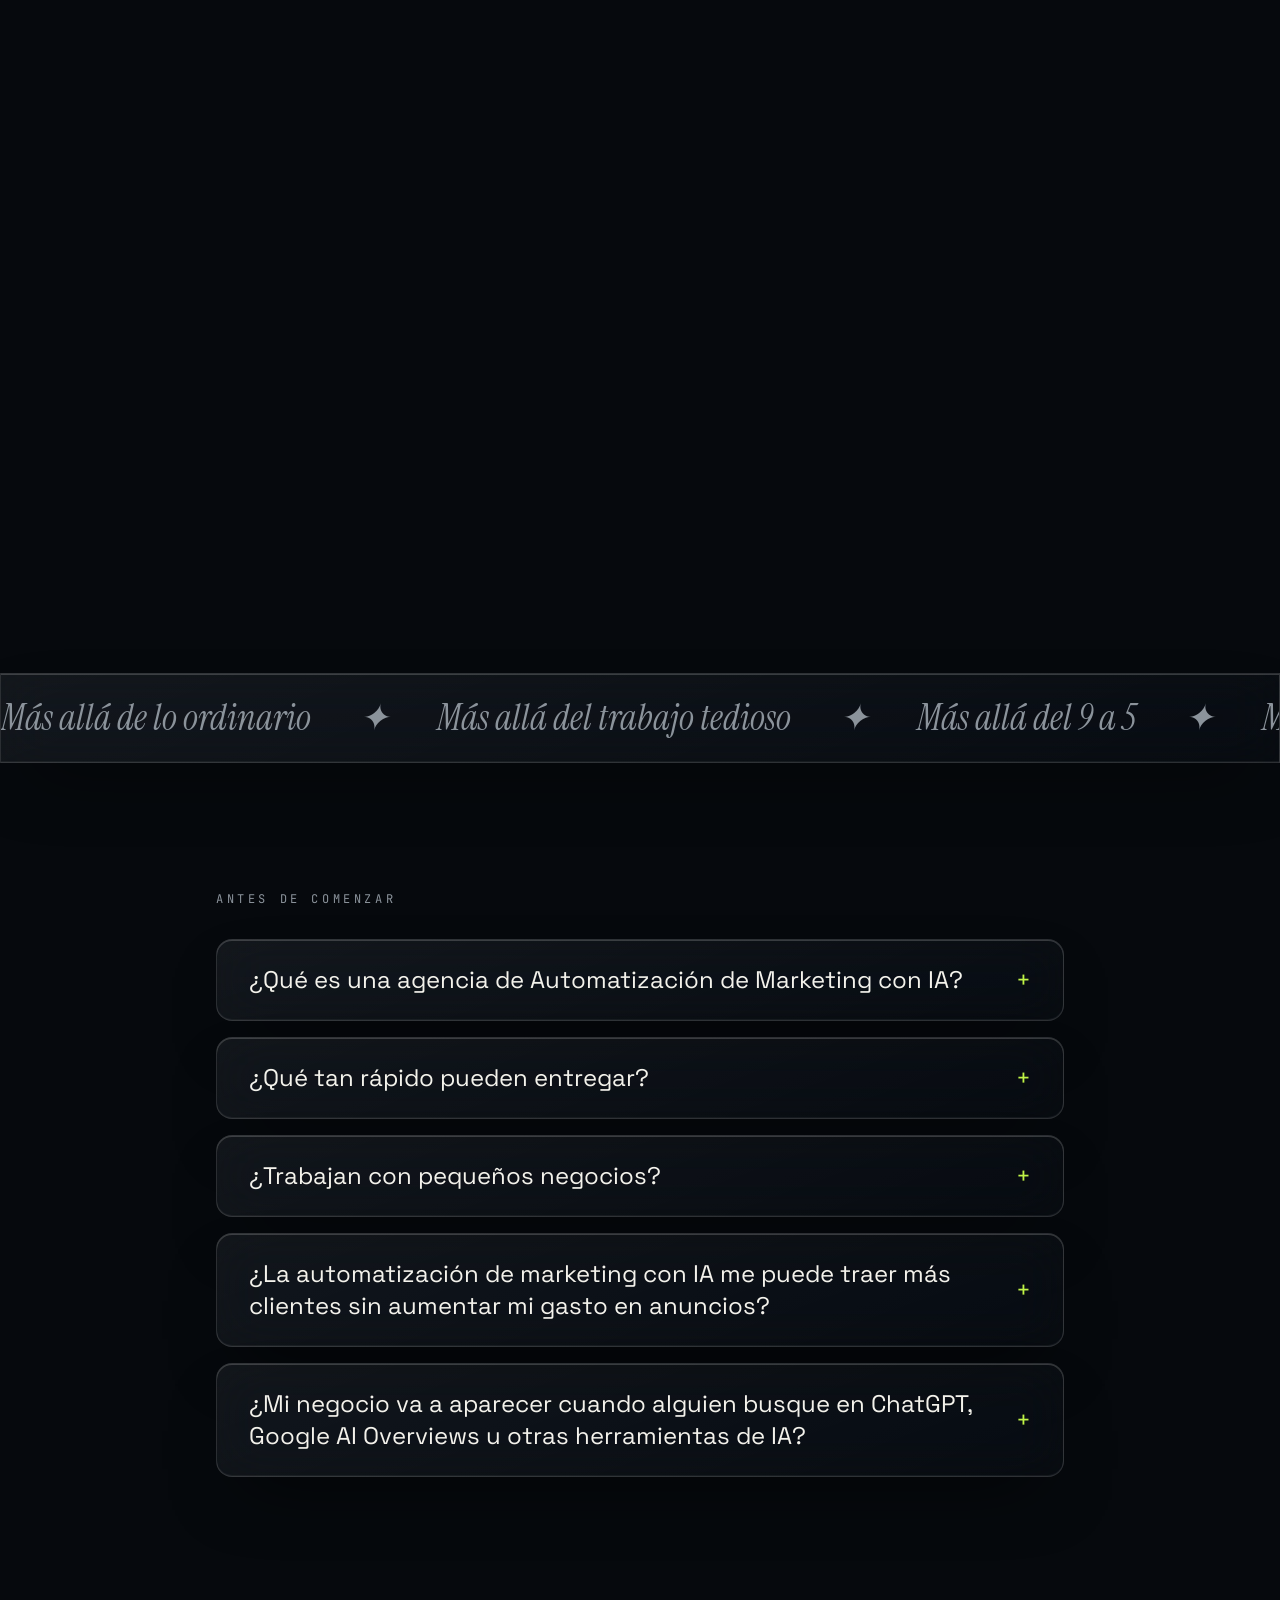
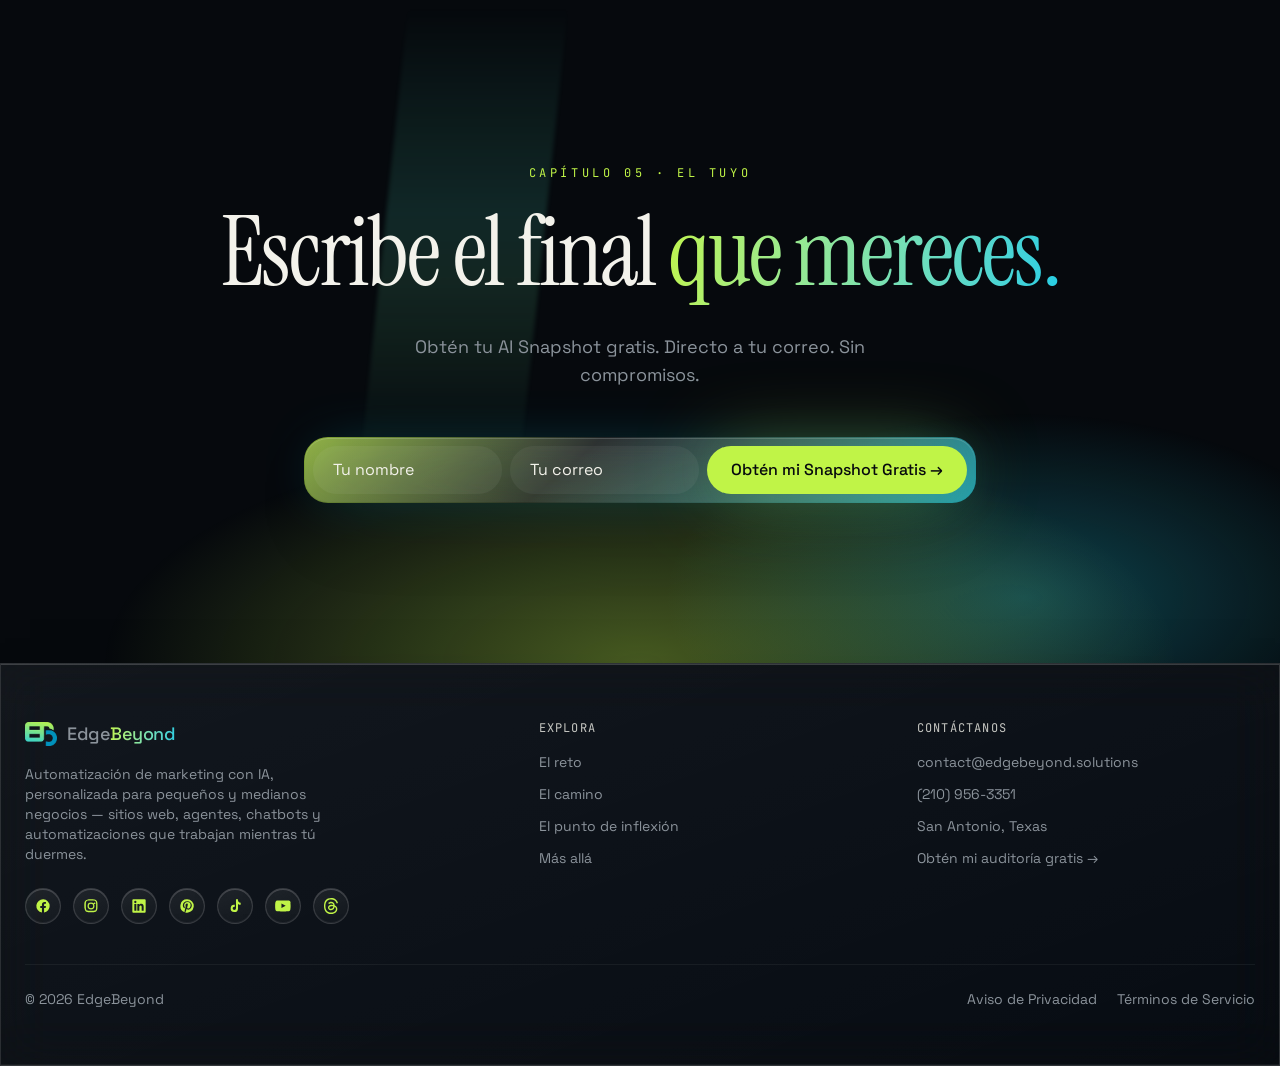
==== commit 47863467: "Site fixes (Enrique review 2026-11-27): scroll-padding-top for anchor offset under fixed nav; hero c" ====
--- a/es/index.html
+++ b/es/index.html
@@ -46,6 +46,7 @@
 <link rel="stylesheet" href="https://fonts.googleapis.com/css2?family=Instrument+Serif:ital@0;1&family=JetBrains+Mono:wght@400&family=Space+Grotesk:wght@300;400;500;600&display=swap" media="print" onload="this.media='all'">
 <noscript><link rel="stylesheet" href="https://fonts.googleapis.com/css2?family=Instrument+Serif:ital@0;1&family=JetBrains+Mono:wght@400&family=Space+Grotesk:wght@300;400;500;600&display=swap"></noscript>
 <link rel="stylesheet" href="../styles.css">
+<style>html{scroll-padding-top:6.5rem}</style>
 
 <script type="application/ld+json">
 {
@@ -215,15 +216,15 @@
   <div class="holo-beam absolute left-[15%] top-0 h-[70%] w-20 -skew-x-12 opacity-35 md:w-40 md:opacity-60" aria-hidden="true"></div>
   <div class="holo-beam absolute right-[20%] top-0 h-[55%] w-14 skew-x-6 opacity-25 md:w-24 md:opacity-40" aria-hidden="true"></div>
 
-  <div class="relative mx-auto grid w-full max-w-7xl items-center gap-16 px-6 pb-24 pt-32 lg:grid-cols-2">
+  <div class="relative mx-auto grid w-full max-w-7xl items-center gap-12 px-6 pb-16 pt-28 lg:grid-cols-2">
     <div>
       <p id="heroEyebrow" class="reveal font-mono text-xs uppercase tracking-[0.3em] text-muted-foreground">Automatización de Marketing con IA · San Antonio, TX</p>
-      <h1 class="reveal mt-8 font-display text-6xl leading-[0.95] tracking-tight md:text-8xl">
+      <h1 class="reveal mt-6 font-display text-6xl leading-[0.95] tracking-tight md:text-8xl">
         Todo negocio<br>llega a un límite.<br>
         <em class="text-edge not-italic">El tuyo va más allá.</em>
       </h1>
-      <p class="reveal mt-10 max-w-md text-lg text-muted-foreground">Esta es la historia de un dueño que casi se rinde — y la IA que cambió el final. Podría ser la tuya.</p>
-      <div class="reveal mt-10 flex flex-wrap items-center gap-6">
+      <p class="reveal mt-7 max-w-md text-lg text-muted-foreground">Esta es la historia de un dueño que casi se rinde — y la IA que cambió el final. Podría ser la tuya.</p>
+      <div class="reveal mt-8 flex flex-wrap items-center gap-6">
         <a href="./snapshot/" class="rounded-full bg-primary px-7 py-3.5 font-medium text-primary-foreground shadow-glow transition-transform hover:scale-105">Obtén mi Auditoría Gratis</a>
         <a href="#challenge" class="group flex items-center gap-3 text-sm text-muted-foreground transition-colors hover:text-foreground">
           <span class="glass flex h-11 w-11 items-center justify-center rounded-full transition-colors group-hover:text-primary">↓</span>
@@ -237,17 +238,17 @@
         <div class="floor-glow absolute -bottom-16 left-1/2 h-40 w-[120%] -translate-x-1/2" aria-hidden="true"></div>
         <div class="tilt-panel relative" id="holoPanel" style="--rx:3deg;--ry:-4deg">
           <div class="glass absolute inset-0 translate-x-5 translate-y-5 rounded-3xl opacity-40" aria-hidden="true"></div>
-          <div class="glass-edge relative rounded-3xl p-6 md:p-8">
+          <div class="glass-edge relative rounded-3xl p-5 md:p-6">
             <div class="flex items-center gap-2">
               <span class="h-2.5 w-2.5 rounded-full bg-pain/80"></span>
               <span class="h-2.5 w-2.5 rounded-full bg-primary/70"></span>
               <span class="h-2.5 w-2.5 rounded-full bg-accent/80"></span>
               <span class="ml-3 font-mono text-[10px] uppercase tracking-[0.25em] text-muted-foreground">edgebeyond · vista previa</span>
             </div>
-            <p class="mt-6 font-display text-3xl italic tracking-tight md:text-4xl">Tu negocio, <span class="text-edge">más allá.</span></p>
+            <p class="mt-4 font-display text-3xl italic tracking-tight md:text-4xl">Tu negocio, <span class="text-edge">más allá.</span></p>
             <p class="mt-1 font-mono text-[10px] uppercase tracking-widest text-muted-foreground">Ejemplo de cómo puede verse un dashboard de EdgeBeyond</p>
-            <div class="mt-6 grid grid-cols-5 gap-4">
-              <div class="col-span-5 flex flex-col gap-4 md:col-span-3">
+            <div class="mt-4 grid grid-cols-5 gap-3">
+              <div class="col-span-5 flex flex-col gap-3 md:col-span-3">
                 <div class="glass layer-1 rounded-2xl p-4">
                   <div class="flex items-center justify-between">
                     <span class="flex items-center gap-1.5 font-mono text-[10px] uppercase tracking-widest text-muted-foreground">
@@ -272,18 +273,19 @@
                 </div>
                 <div class="glass layer-1 flex-1 rounded-2xl p-4">
                   <p class="font-mono text-[10px] uppercase tracking-widest text-muted-foreground">Actividad reciente</p>
-                  <ul class="mt-2.5 flex flex-col"><li class="flex items-center gap-2.5 border-b border-border/60 py-2 last:border-0"><span class="flex h-6 w-6 shrink-0 items-center justify-center rounded-full bg-primary/15 text-primary font-mono text-[10px]">✓</span><span class="min-w-0 flex-1"><span class="block text-sm leading-tight">Lead atendido</span><span class="mt-0.5 block font-mono text-[10px] text-muted-foreground">11:47 PM</span></span><span class="shrink-0 rounded-full px-2 py-0.5 font-mono text-[9px] font-medium bg-primary/15 text-primary">Resuelto</span></li><li class="flex items-center gap-2.5 border-b border-border/60 py-2 last:border-0"><span class="flex h-6 w-6 shrink-0 items-center justify-center rounded-full bg-accent/15 text-accent font-mono text-[10px]">✓</span><span class="min-w-0 flex-1"><span class="block text-sm leading-tight">Cita agendada</span><span class="mt-0.5 block font-mono text-[10px] text-muted-foreground">2:14 AM</span></span><span class="shrink-0 rounded-full px-2 py-0.5 font-mono text-[9px] font-medium bg-accent text-background">Agendada</span></li><li class="flex items-center gap-2.5 border-b border-border/60 py-2 last:border-0"><span class="flex h-6 w-6 shrink-0 items-center justify-center rounded-full bg-primary/15 text-primary font-mono text-[10px]">✓</span><span class="min-w-0 flex-1"><span class="block text-sm leading-tight">Reseña solicitada</span><span class="mt-0.5 block font-mono text-[10px] text-muted-foreground">6:30 AM</span></span><span class="shrink-0 rounded-full px-2 py-0.5 font-mono text-[9px] font-medium bg-primary/15 text-primary">Enviada</span></li></ul>
+                  <ul class="mt-2.5 flex flex-col"><li class="flex items-center gap-2.5 border-b border-border/60 py-1.5 last:border-0"><span class="flex h-6 w-6 shrink-0 items-center justify-center rounded-full bg-primary/15 text-primary font-mono text-[10px]">✓</span><span class="min-w-0 flex-1"><span class="block text-sm leading-tight">Lead atendido</span><span class="mt-0.5 block font-mono text-[10px] text-muted-foreground">11:47 PM</span></span><span class="shrink-0 rounded-full px-2 py-0.5 font-mono text-[9px] font-medium bg-primary/15 text-primary">Resuelto</span></li><li class="flex items-center gap-2.5 border-b border-border/60 py-1.5 last:border-0"><span class="flex h-6 w-6 shrink-0 items-center justify-center rounded-full bg-accent/15 text-accent font-mono text-[10px]">✓</span><span class="min-w-0 flex-1"><span class="block text-sm leading-tight">Cita agendada</span><span class="mt-0.5 block font-mono text-[10px] text-muted-foreground">2:14 AM</span></span><span class="shrink-0 rounded-full px-2 py-0.5 font-mono text-[9px] font-medium bg-accent text-background">Agendada</span></li><li class="flex items-center gap-2.5 border-b border-border/60 py-1.5 last:border-0"><span class="flex h-6 w-6 shrink-0 items-center justify-center rounded-full bg-primary/15 text-primary font-mono text-[10px]">✓</span><span class="min-w-0 flex-1"><span class="block text-sm leading-tight">Reseña solicitada</span><span class="mt-0.5 block font-mono text-[10px] text-muted-foreground">6:30 AM</span></span><span class="shrink-0 rounded-full px-2 py-0.5 font-mono text-[9px] font-medium bg-primary/15 text-primary">Enviada</span></li></ul>
                 </div>
               </div>
 
-              <div class="col-span-5 flex flex-col gap-4 md:col-span-2">
+              <div class="col-span-5 flex flex-col gap-3 md:col-span-2">
                 <div class="glass layer-1 relative rounded-2xl p-4">
                   <p class="flex items-center gap-1.5 font-mono text-[10px] uppercase tracking-widest text-muted-foreground">
                     <svg viewBox="0 0 16 16" class="h-3 w-3" fill="none" aria-hidden="true"><path d="M2 2v12h12" stroke="currentColor" stroke-width="1.6" stroke-linecap="round"></path><rect x="4" y="8" width="2" height="4" rx="0.6" fill="currentColor"></rect><rect x="7.5" y="5" width="2" height="7" rx="0.6" fill="currentColor"></rect><rect x="11" y="6.5" width="2" height="5.5" rx="0.6" fill="currentColor"></rect></svg>
                     Llamadas agendadas
+                    <span class="ml-auto rounded-full bg-primary/15 px-2 py-0.5 font-mono text-[10px] font-medium normal-case tracking-normal text-primary">▲ 18% vs el mes pasado</span>
                   </p>
-                  <div class="mt-2 flex items-baseline gap-2"><span class="font-display text-3xl tracking-tight">32</span><span class="text-xs text-muted-foreground">llamadas este mes</span></div>
-                  <div class="mt-3 flex items-end gap-1.5" style="height:92px"><span class="flex flex-1 flex-col items-center gap-1"><span class="font-mono text-[9px]">&nbsp;</span><span class="w-full rounded-sm bg-gradient-to-t from-accent/30 to-primary/80" style="height:30%"></span><span class="font-mono text-[9px] text-muted-foreground">L</span></span><span class="flex flex-1 flex-col items-center gap-1"><span class="font-mono text-[9px]">&nbsp;</span><span class="w-full rounded-sm bg-gradient-to-t from-accent/30 to-primary/80" style="height:45%"></span><span class="font-mono text-[9px] text-muted-foreground">M</span></span><span class="flex flex-1 flex-col items-center gap-1"><span class="font-mono text-[9px]">&nbsp;</span><span class="w-full rounded-sm bg-gradient-to-t from-accent/30 to-primary/80" style="height:38%"></span><span class="font-mono text-[9px] text-muted-foreground">M</span></span><span class="flex flex-1 flex-col items-center gap-1"><span class="font-mono text-[9px]">&nbsp;</span><span class="w-full rounded-sm bg-gradient-to-t from-accent/30 to-primary/80" style="height:55%"></span><span class="font-mono text-[9px] text-muted-foreground">J</span></span><span class="flex flex-1 flex-col items-center gap-1"><span class="font-mono text-[9px]">&nbsp;</span><span class="w-full rounded-sm bg-gradient-to-t from-accent/30 to-primary/80" style="height:50%"></span><span class="font-mono text-[9px] text-muted-foreground">V</span></span><span class="flex flex-1 flex-col items-center gap-1"><span class="font-mono text-[9px]">&nbsp;</span><span class="w-full rounded-sm bg-gradient-to-t from-accent/30 to-primary/80" style="height:70%"></span><span class="font-mono text-[9px] text-muted-foreground">S</span></span><span class="flex flex-1 flex-col items-center gap-1"><span class="font-mono text-[9px] font-bold text-primary">9</span><span class="w-full rounded-sm bg-gradient-to-t from-accent/30 to-primary/80 shadow-glow" style="height:85%"></span><span class="font-mono text-[9px] text-muted-foreground">D</span></span></div>
+                  <div class="mt-2 flex items-baseline gap-2"><span class="font-display text-4xl tracking-tight">32</span><span class="text-xs text-muted-foreground">llamadas este mes</span></div>
+                  <div class="mt-3 flex items-end gap-1.5" style="height:74px"><span class="flex flex-1 flex-col items-center gap-1"><span class="font-mono text-[9px] text-muted-foreground">2</span><span class="w-full rounded-sm bg-gradient-to-t from-accent/30 to-primary/80" style="height:25%"></span><span class="font-mono text-[9px] text-muted-foreground">L</span></span><span class="flex flex-1 flex-col items-center gap-1"><span class="font-mono text-[9px] text-muted-foreground">4</span><span class="w-full rounded-sm bg-gradient-to-t from-accent/30 to-primary/80" style="height:50%"></span><span class="font-mono text-[9px] text-muted-foreground">M</span></span><span class="flex flex-1 flex-col items-center gap-1"><span class="font-mono text-[9px] text-muted-foreground">3</span><span class="w-full rounded-sm bg-gradient-to-t from-accent/30 to-primary/80" style="height:38%"></span><span class="font-mono text-[9px] text-muted-foreground">M</span></span><span class="flex flex-1 flex-col items-center gap-1"><span class="font-mono text-[9px] text-muted-foreground">5</span><span class="w-full rounded-sm bg-gradient-to-t from-accent/30 to-primary/80" style="height:63%"></span><span class="font-mono text-[9px] text-muted-foreground">J</span></span><span class="flex flex-1 flex-col items-center gap-1"><span class="font-mono text-[9px] text-muted-foreground">4</span><span class="w-full rounded-sm bg-gradient-to-t from-accent/30 to-primary/80" style="height:50%"></span><span class="font-mono text-[9px] text-muted-foreground">V</span></span><span class="flex flex-1 flex-col items-center gap-1"><span class="font-mono text-[9px] text-muted-foreground">6</span><span class="w-full rounded-sm bg-gradient-to-t from-accent/30 to-primary/80" style="height:75%"></span><span class="font-mono text-[9px] text-muted-foreground">S</span></span><span class="flex flex-1 flex-col items-center gap-1"><span class="font-mono text-[9px] font-bold text-primary">8</span><span class="w-full rounded-sm bg-gradient-to-t from-accent/30 to-primary/80 shadow-glow" style="height:100%"></span><span class="font-mono text-[9px] text-muted-foreground">D</span></span></div>
                 </div>
                 <div class="glass layer-1 flex items-center gap-3 rounded-2xl p-4">
                   <span class="relative inline-flex shrink-0"><svg viewBox="0 0 40 40" class="h-12 w-12" aria-hidden="true">
@@ -388,7 +390,7 @@
   </div>
   <div class="mx-auto mt-40 max-w-4xl px-6 text-center">
     <p class="reveal font-mono text-xs uppercase tracking-[0.3em] text-muted-foreground">El punto de quiebre</p>
-    <blockquote class="reveal mt-8 font-display text-4xl italic leading-tight text-muted-foreground md:text-6xl">"Tal vez hasta aquí llegué."</blockquote>
+    <blockquote class="reveal mt-6 font-display text-4xl italic leading-tight text-muted-foreground md:text-6xl">"Tal vez hasta aquí llegué."</blockquote>
     <p class="reveal mt-10 text-lg text-muted-foreground">Todo dueño lo ha pensado. Muy pocos se quedan ahí.</p>
   </div>
 </section>
@@ -510,7 +512,7 @@
   <div class="holo-beam absolute left-[30%] top-0 h-[70%] w-20 -skew-x-6 opacity-30 md:w-40 md:opacity-50" aria-hidden="true"></div>
   <div class="relative mx-auto max-w-4xl px-6 text-center">
     <p class="reveal font-mono text-xs uppercase tracking-[0.3em] text-primary">Capítulo 05 · El tuyo</p>
-    <h2 class="reveal mt-8 font-display text-6xl leading-none tracking-tight md:text-8xl">Escribe el final <em class="text-edge not-italic">que mereces.</em></h2>
+    <h2 class="reveal mt-6 font-display text-6xl leading-none tracking-tight md:text-8xl">Escribe el final <em class="text-edge not-italic">que mereces.</em></h2>
     <p class="reveal mx-auto mt-8 max-w-lg text-lg text-muted-foreground">Obtén tu AI Snapshot gratis. Directo a tu correo. Sin compromisos.</p>
     <form id="roadmapForm" class="reveal glass-edge mx-auto mt-12 max-w-2xl rounded-3xl p-2 text-left">
       <div id="roadmapStep1" class="flex flex-col gap-2 sm:flex-row sm:items-center">
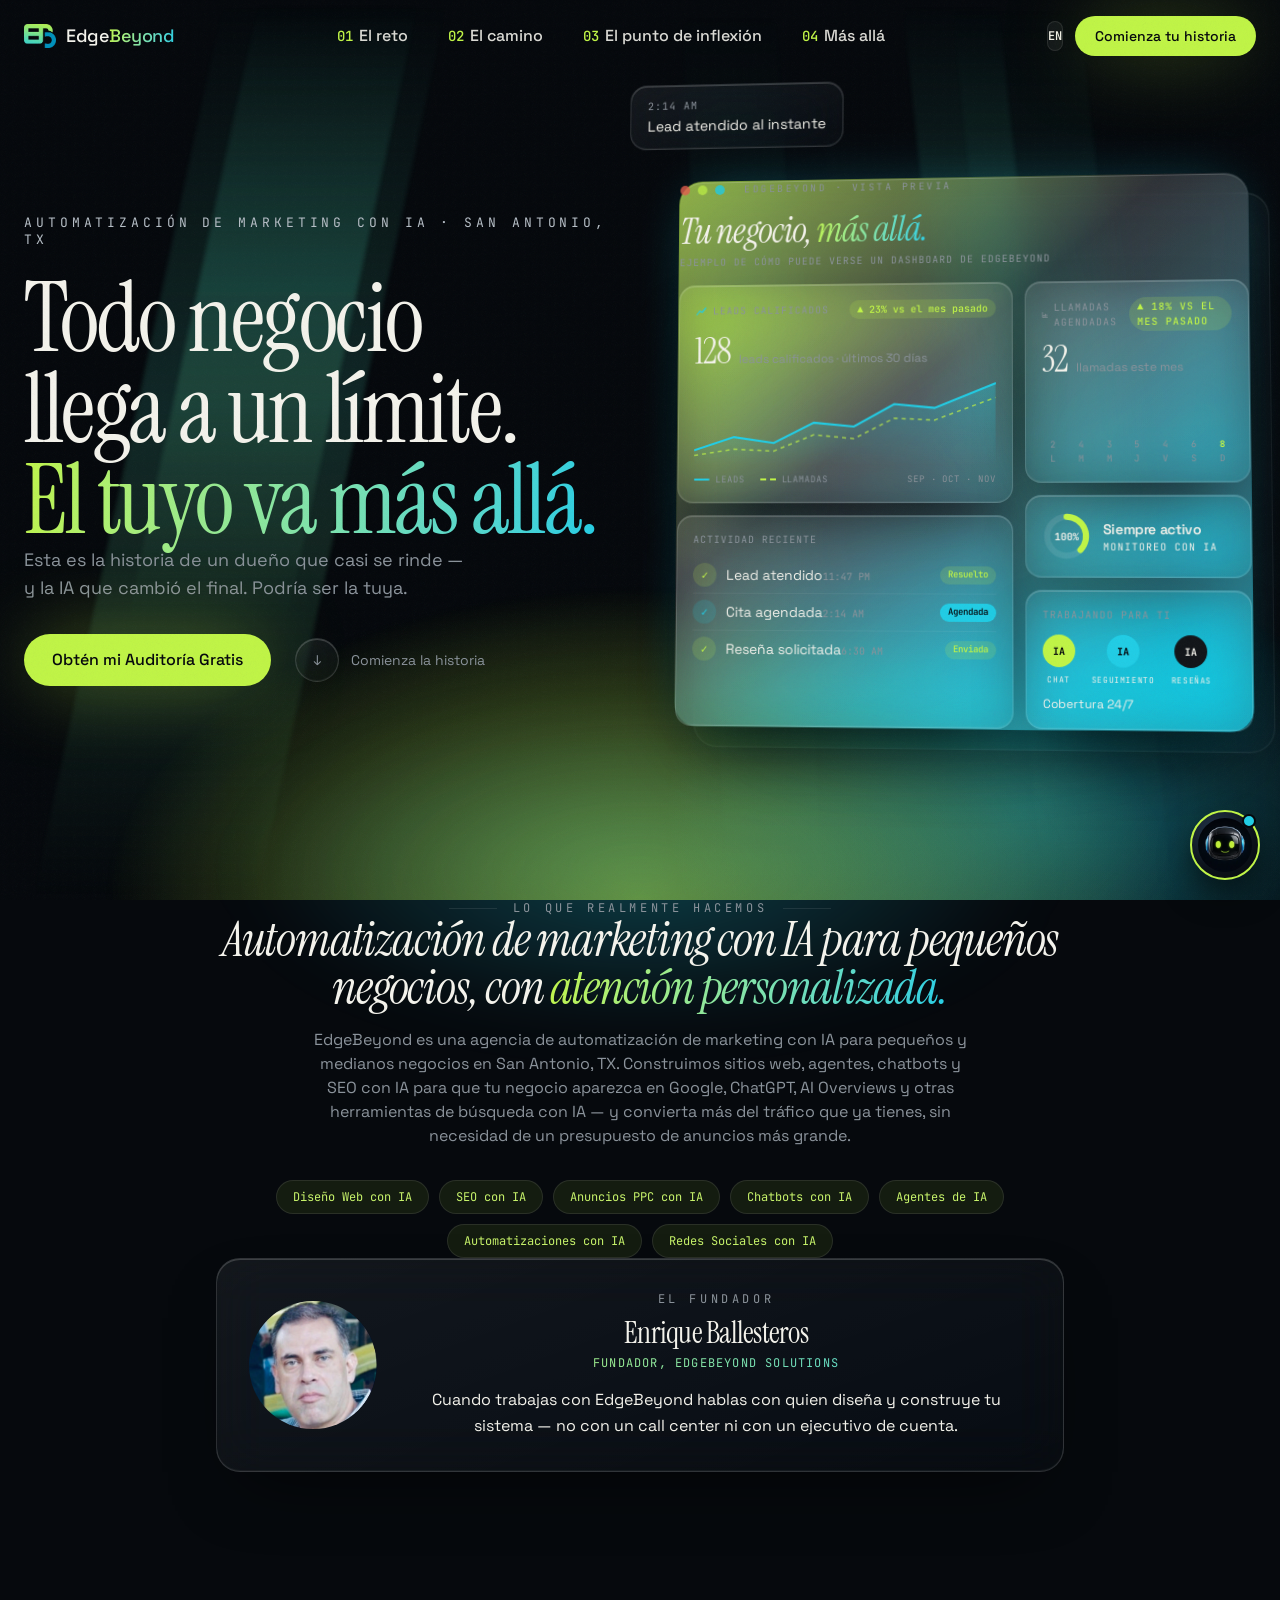
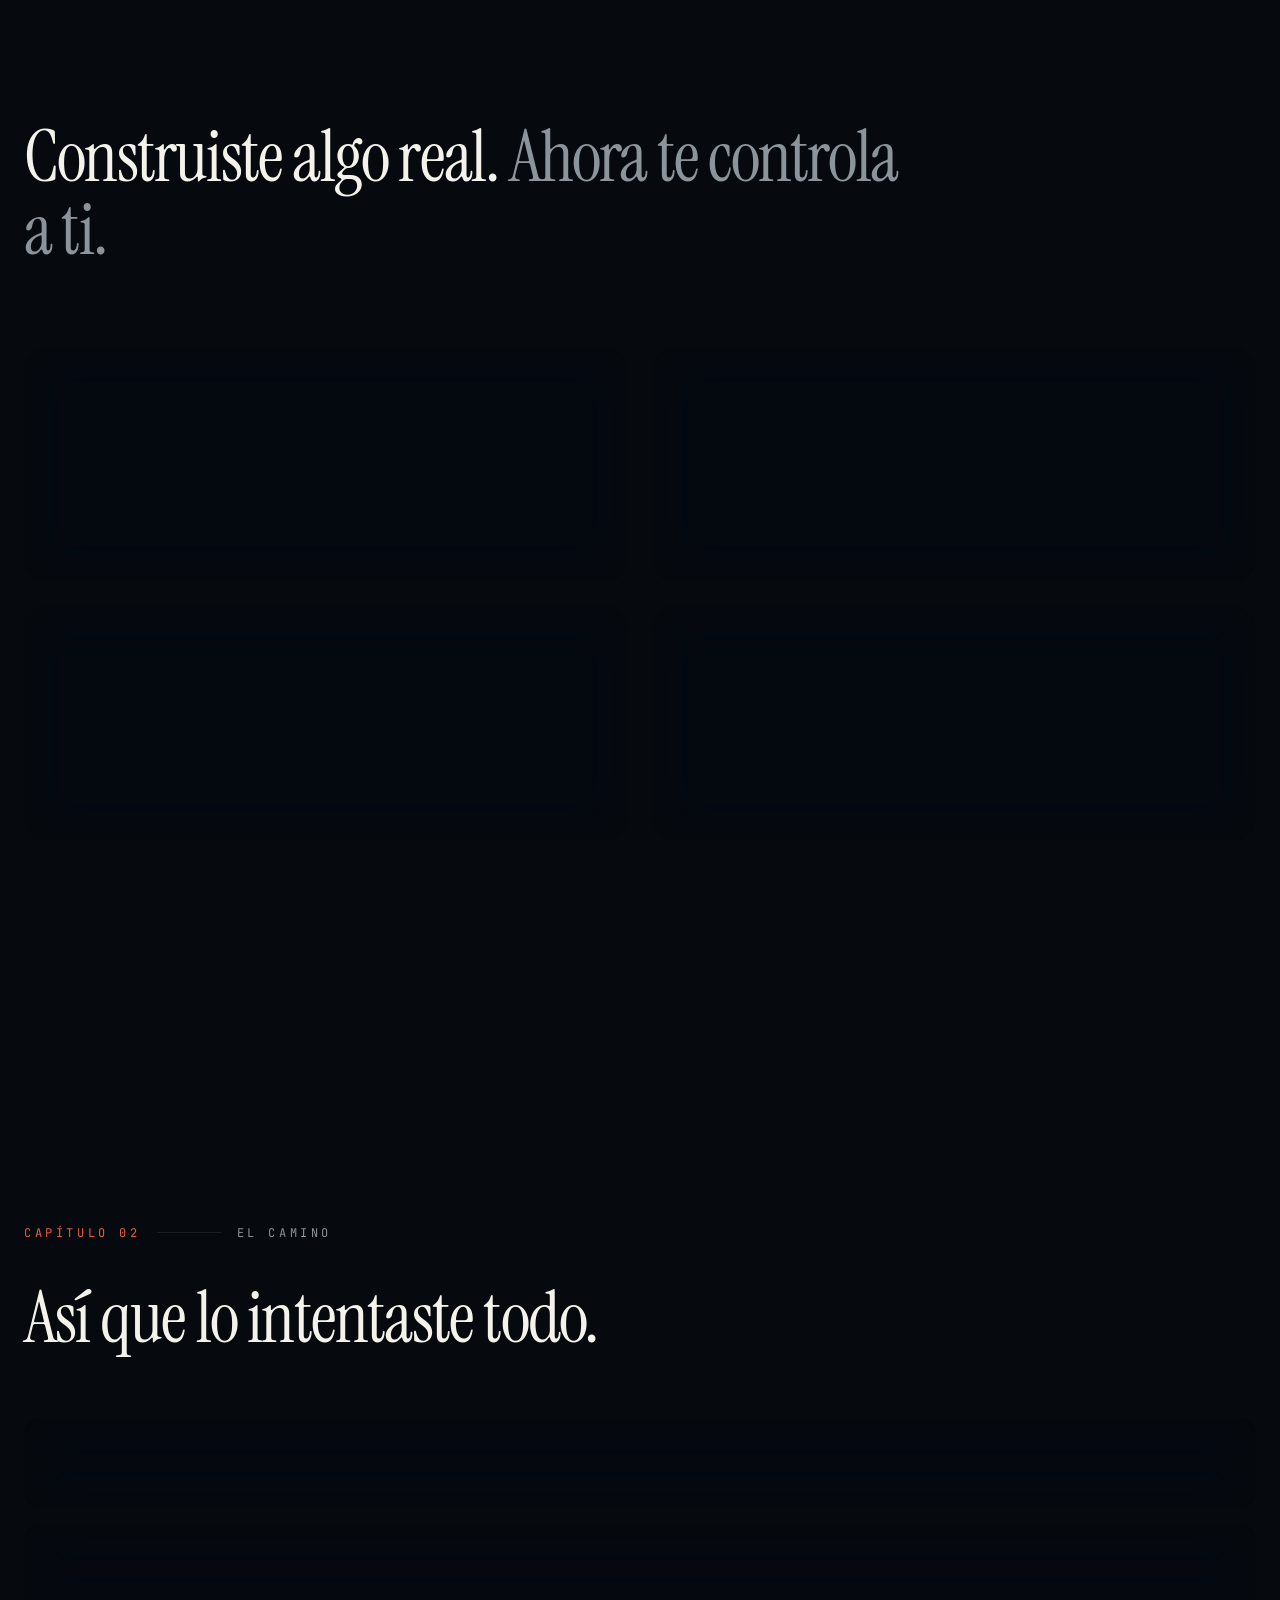
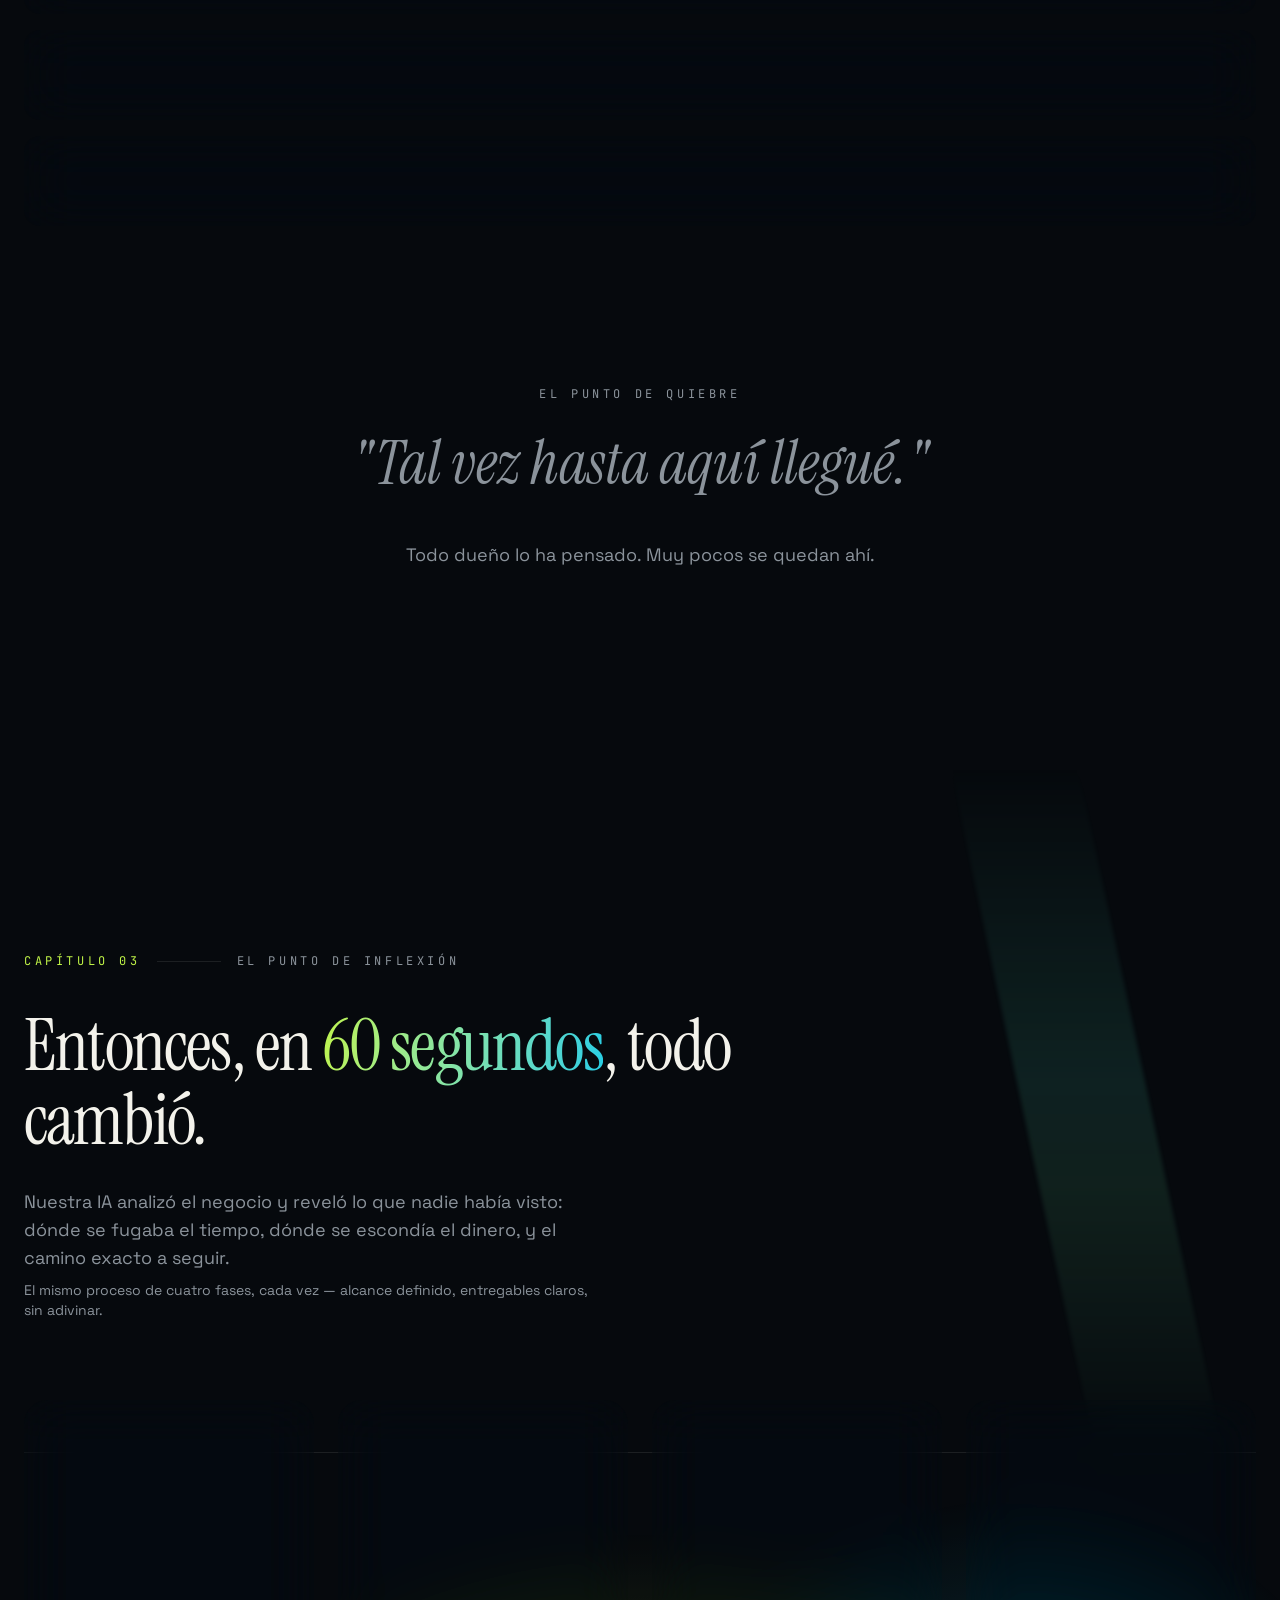
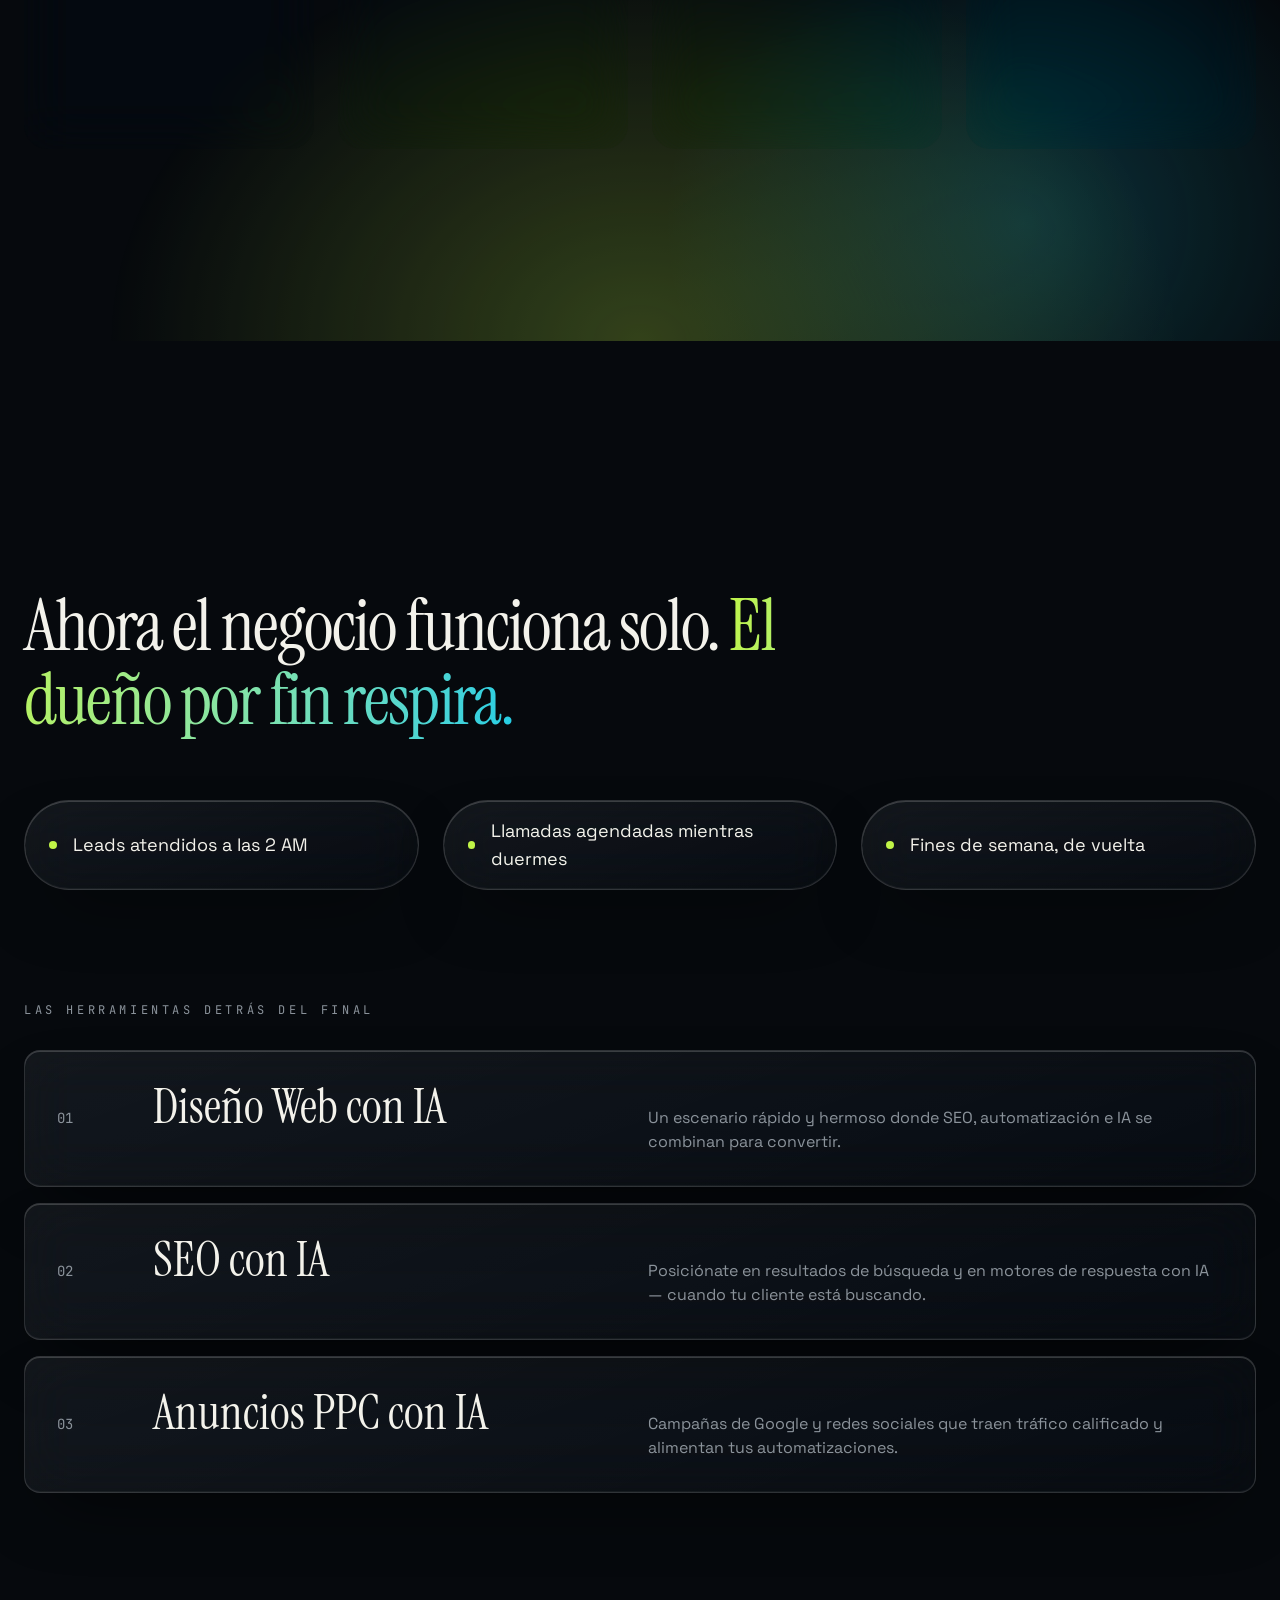
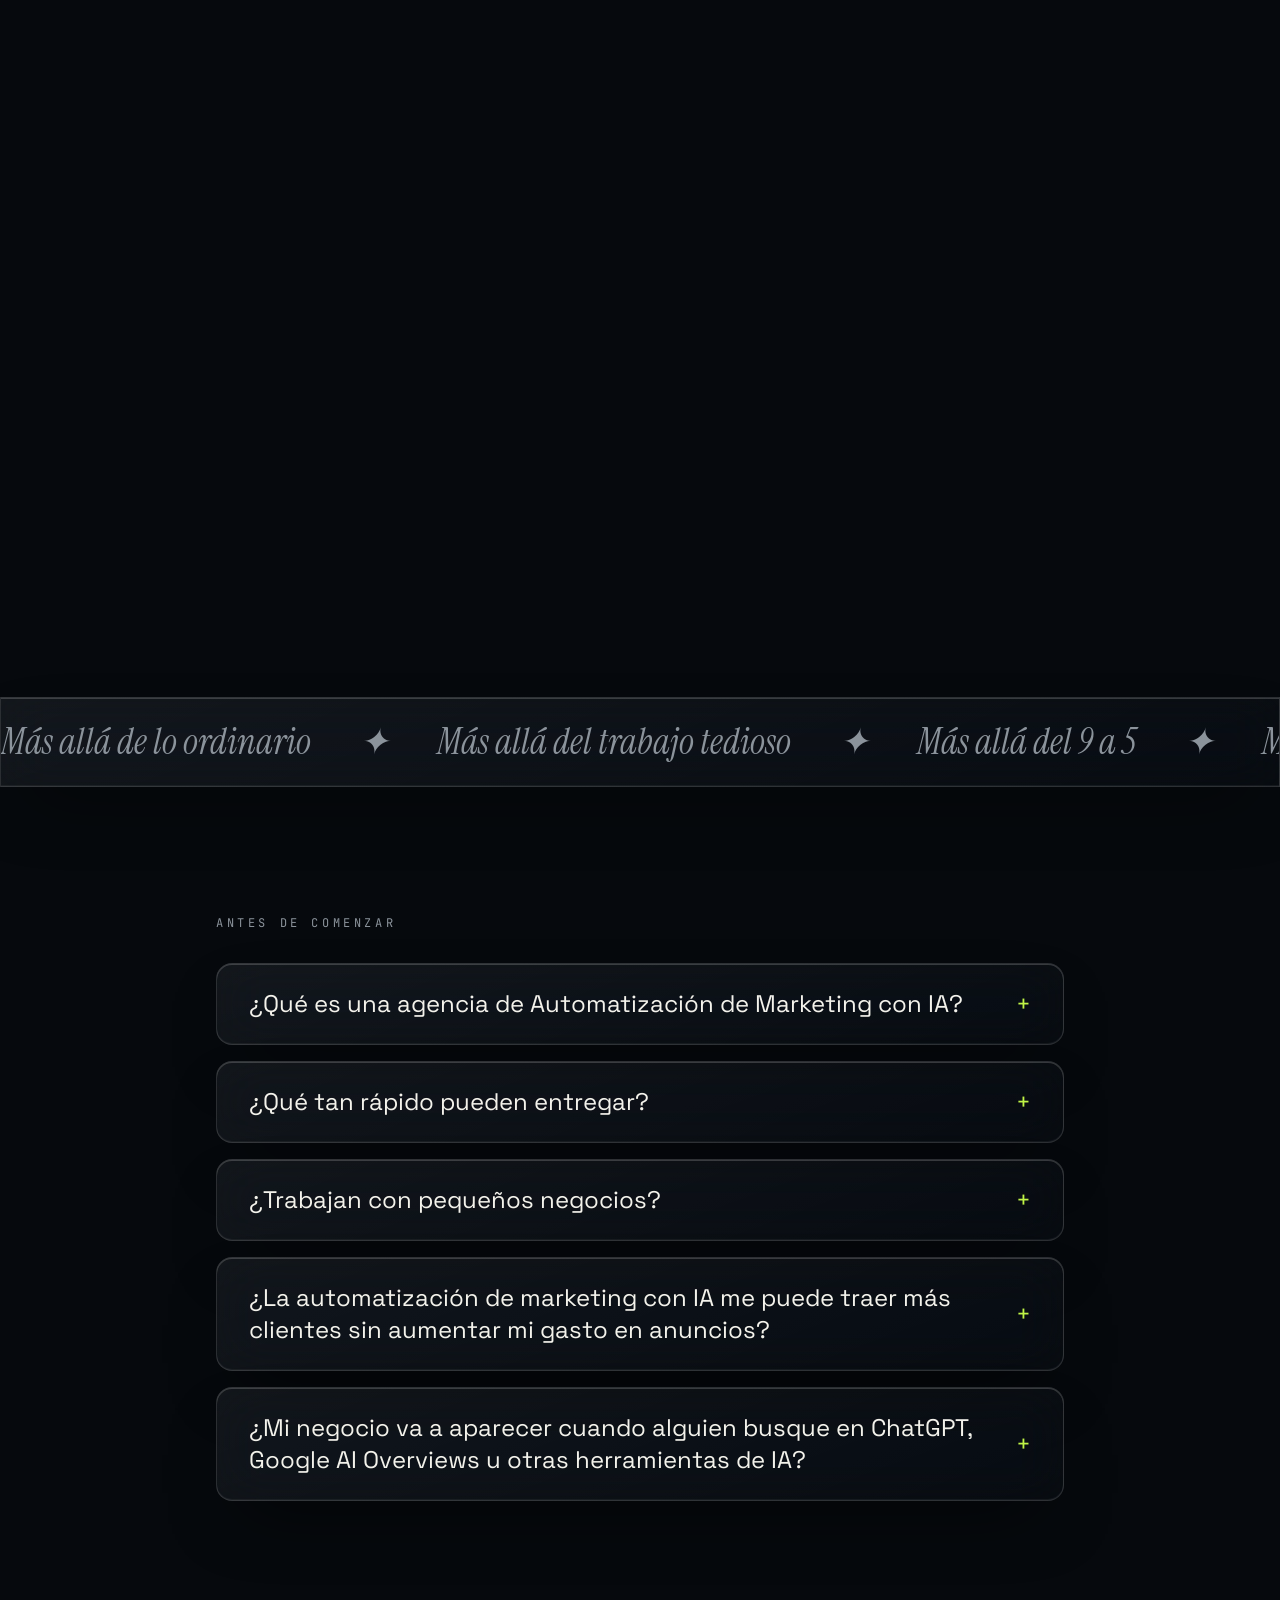
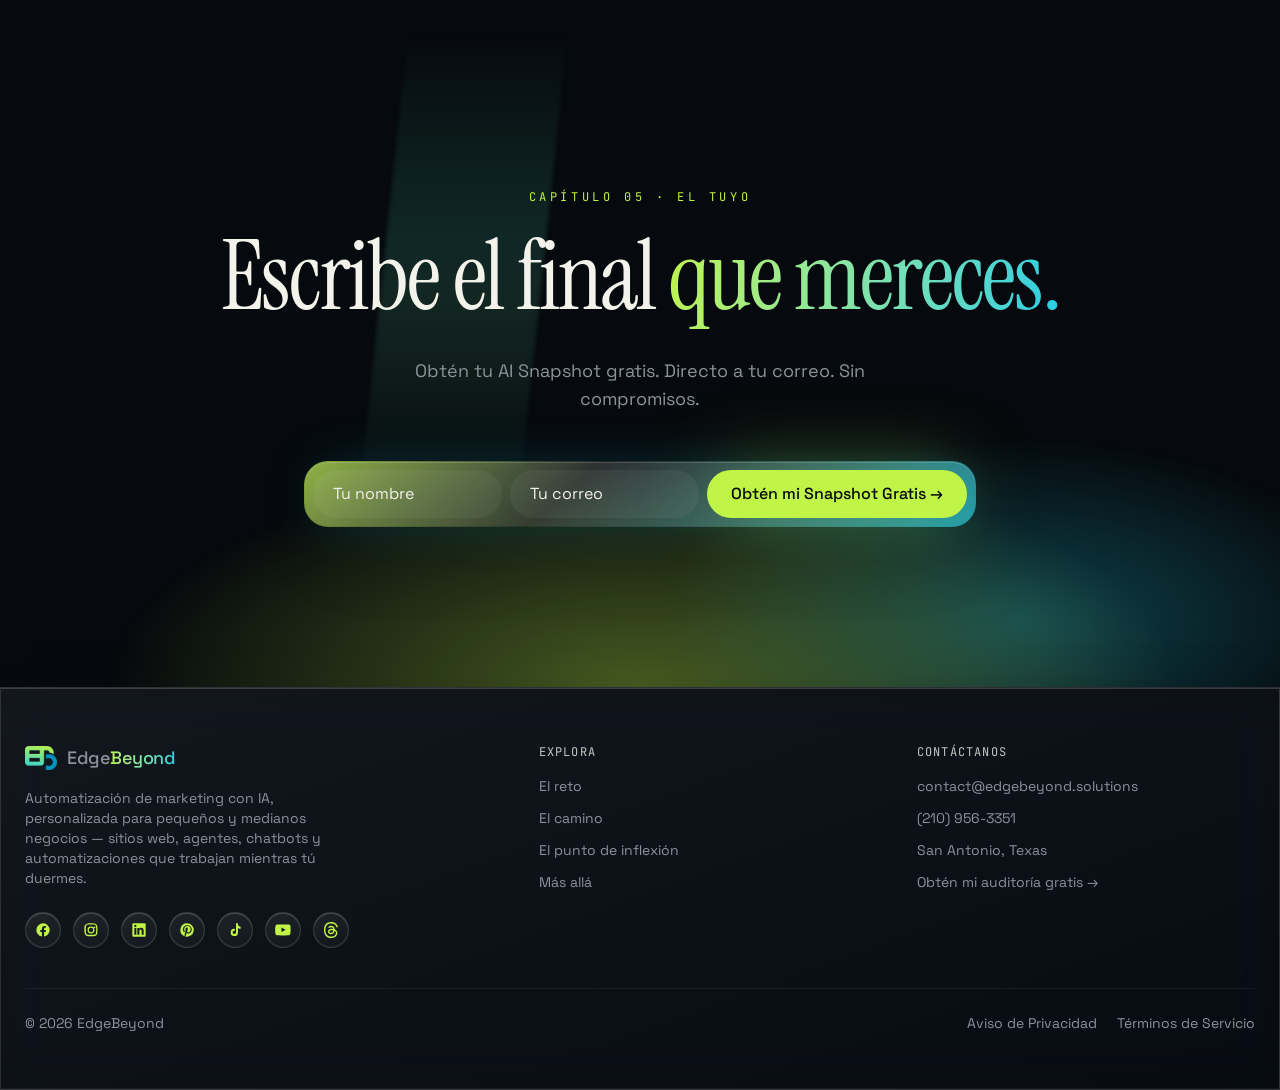
==== commit 648f589f: "Intro section fixes (Enrique review 2026-11-27): top padding so the 'What we actually do' label no l" ====
--- a/es/index.html
+++ b/es/index.html
@@ -316,11 +316,11 @@
 </section>
 
 <!-- QUÉ HACEMOS — definición directa, rica en palabras clave para buscadores y motores de IA -->
-<section class="mx-auto max-w-4xl px-6 pb-28 text-center">
+<section class="mx-auto max-w-4xl px-6 pb-28 pt-24 text-center">
   <div class="reveal mb-7 flex items-center justify-center gap-4 font-mono text-xs uppercase tracking-[0.3em] text-muted-foreground">
     <span class="h-px w-12 bg-border"></span>Lo que realmente hacemos<span class="h-px w-12 bg-border"></span>
   </div>
-  <h2 class="reveal font-display text-2xl italic tracking-tight text-muted-foreground md:text-3xl">Automatización de marketing con IA para pequeños negocios, con atención personalizada.</h2>
+  <h2 class="reveal font-display text-4xl italic leading-[1.08] tracking-tight md:text-5xl">Automatización de marketing con IA para pequeños negocios, con <span class="text-edge">atención personalizada.</span></h2>
   <p class="reveal mx-auto mt-4 max-w-2xl text-muted-foreground">EdgeBeyond es una agencia de automatización de marketing con IA para pequeños y medianos negocios en San Antonio, TX. Construimos sitios web, agentes, chatbots y SEO con IA para que tu negocio aparezca en Google, ChatGPT, AI Overviews y otras herramientas de búsqueda con IA — y convierta más del tráfico que ya tienes, sin necesidad de un presupuesto de anuncios más grande.</p>
   <div class="reveal mt-8 flex flex-wrap justify-center gap-2.5">
     <span class="rounded-full border border-primary/30 px-4 py-2 font-mono text-xs" style="background:color-mix(in oklab, var(--primary) 8%, transparent); color:color-mix(in oklab, var(--primary) 85%, var(--foreground));">Diseño Web con IA</span>
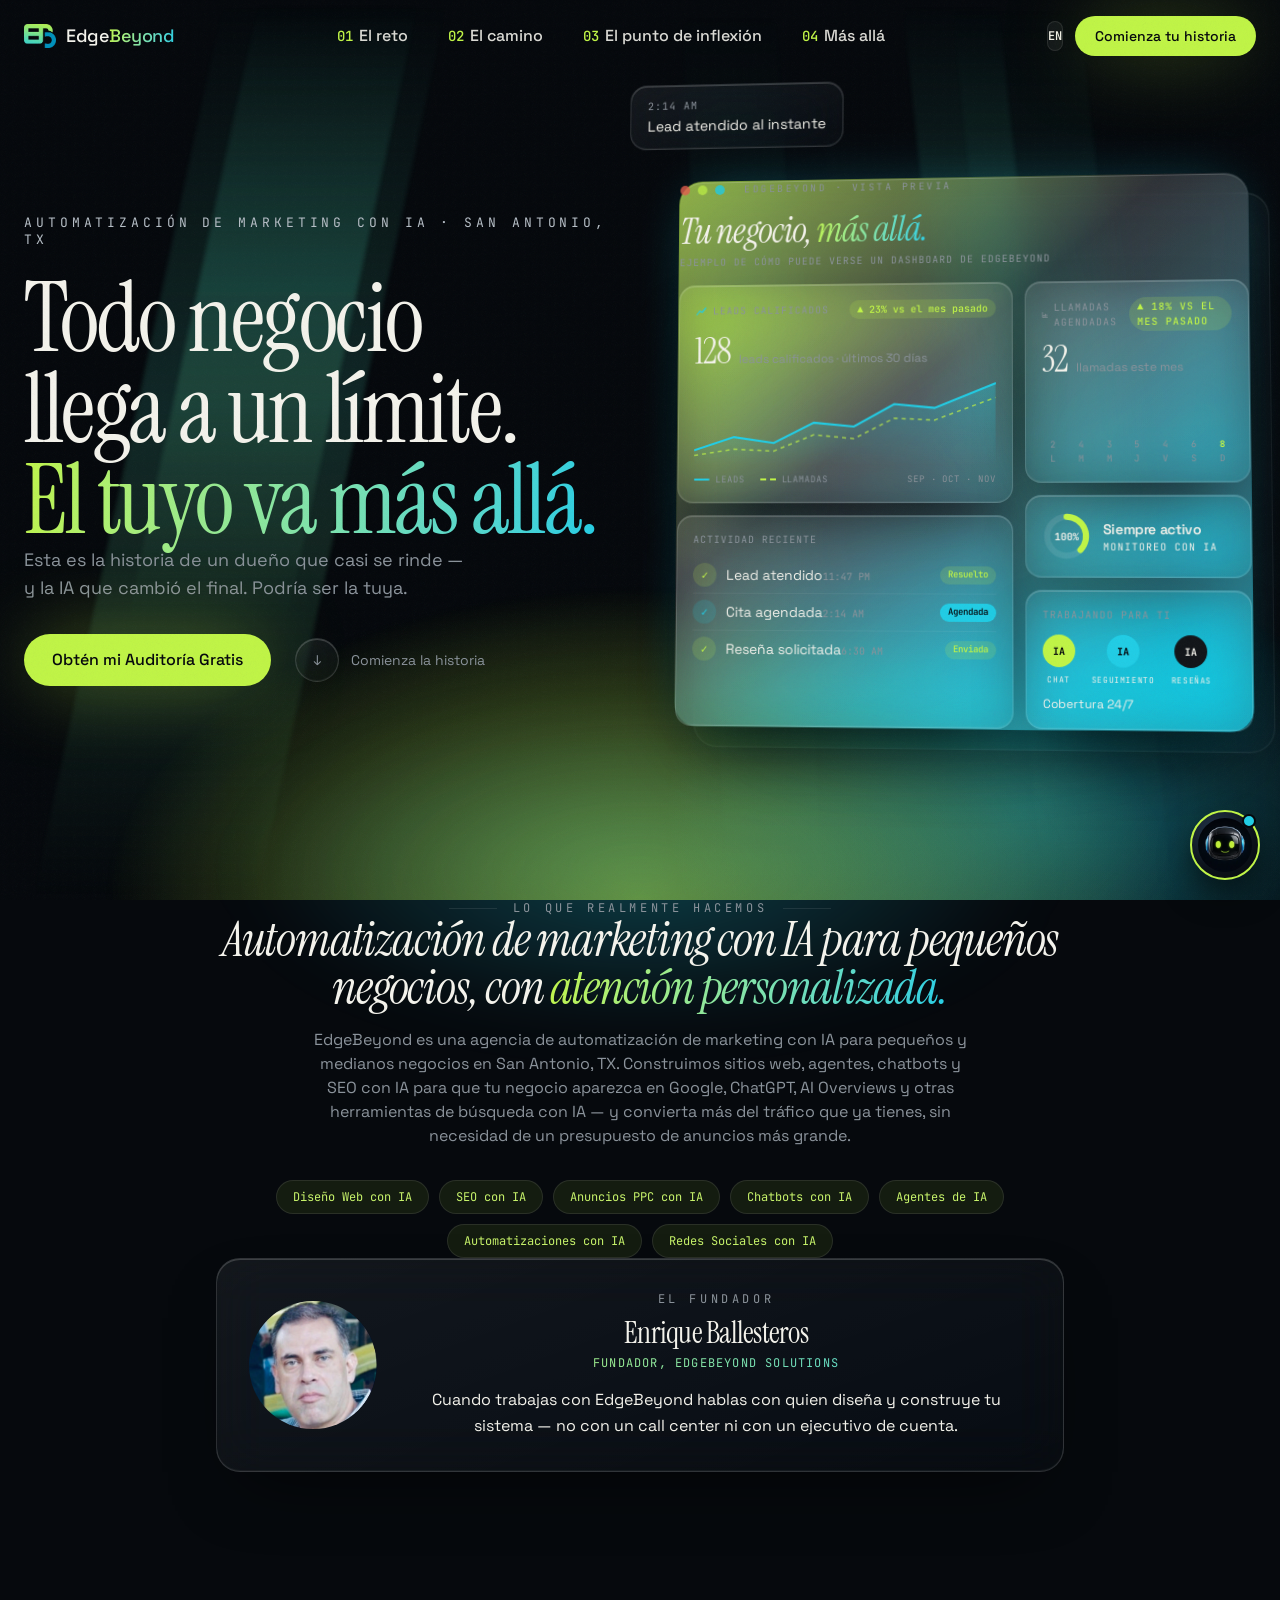
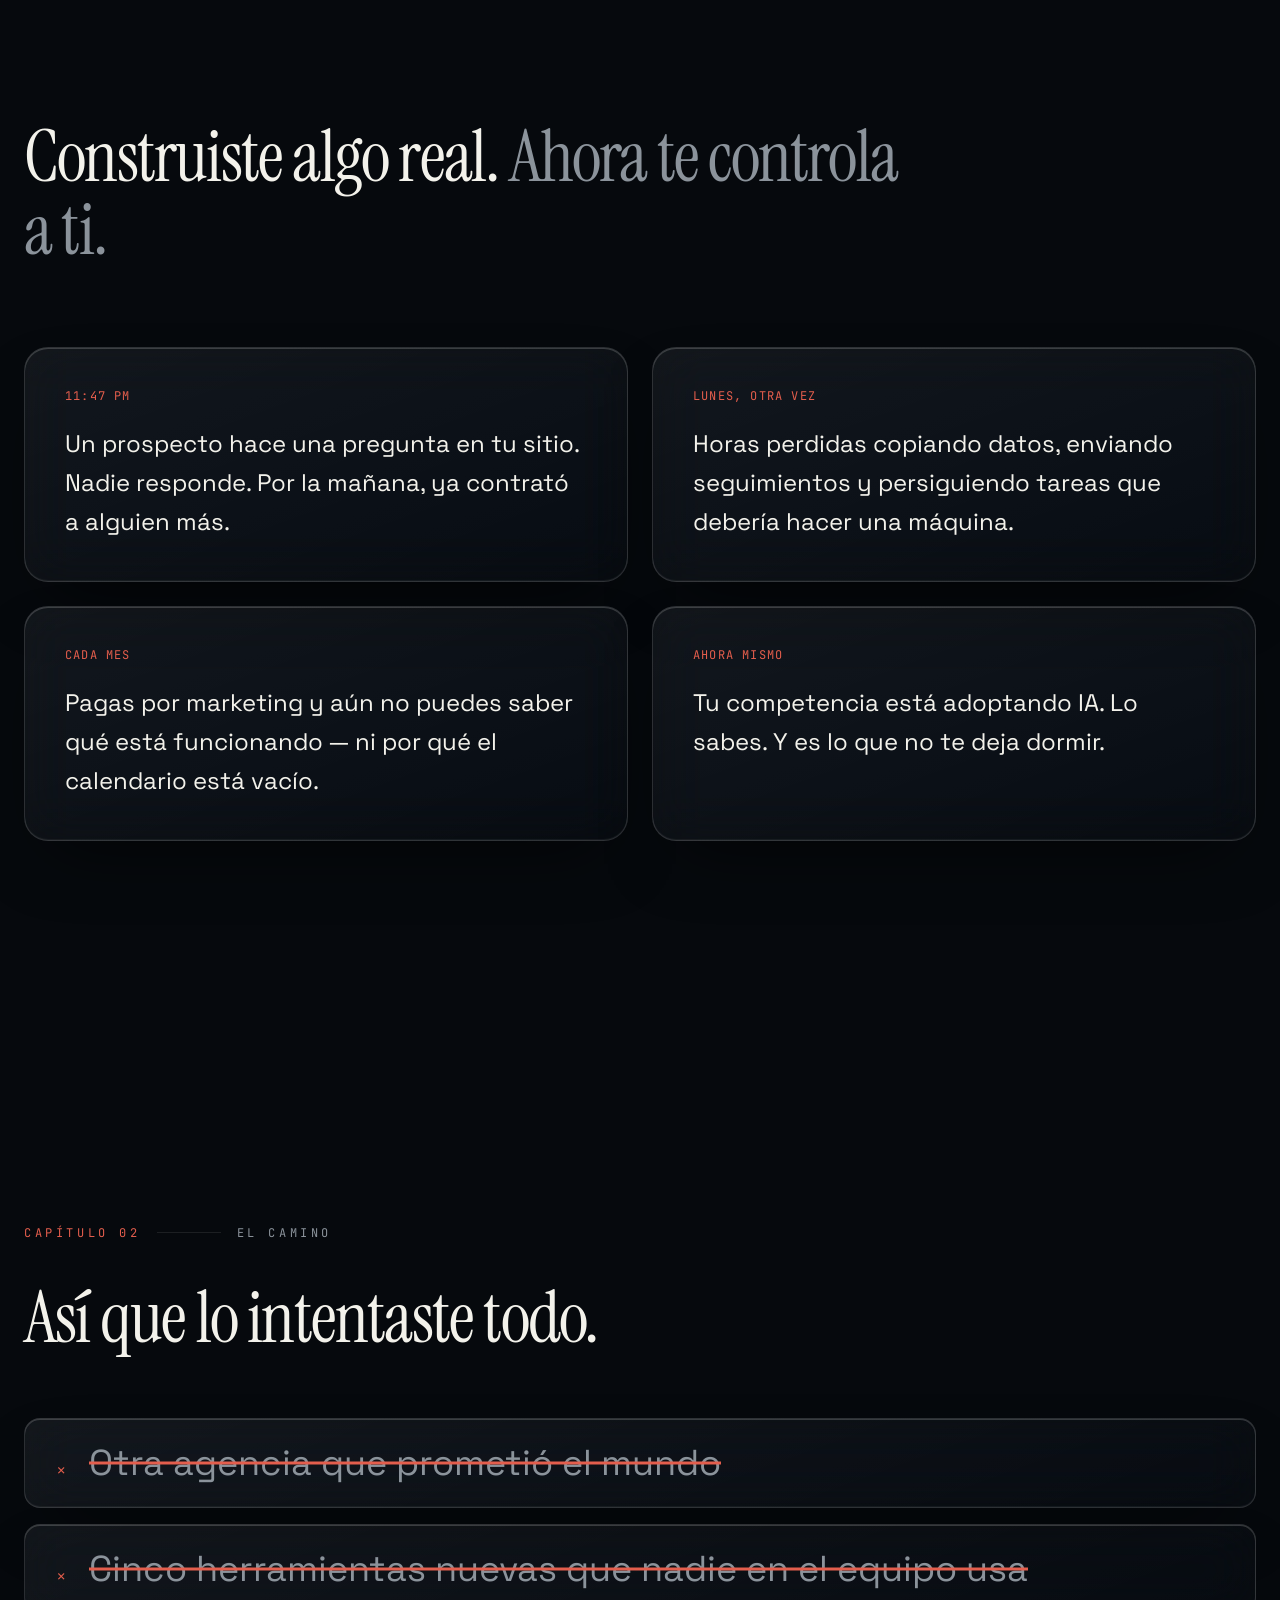
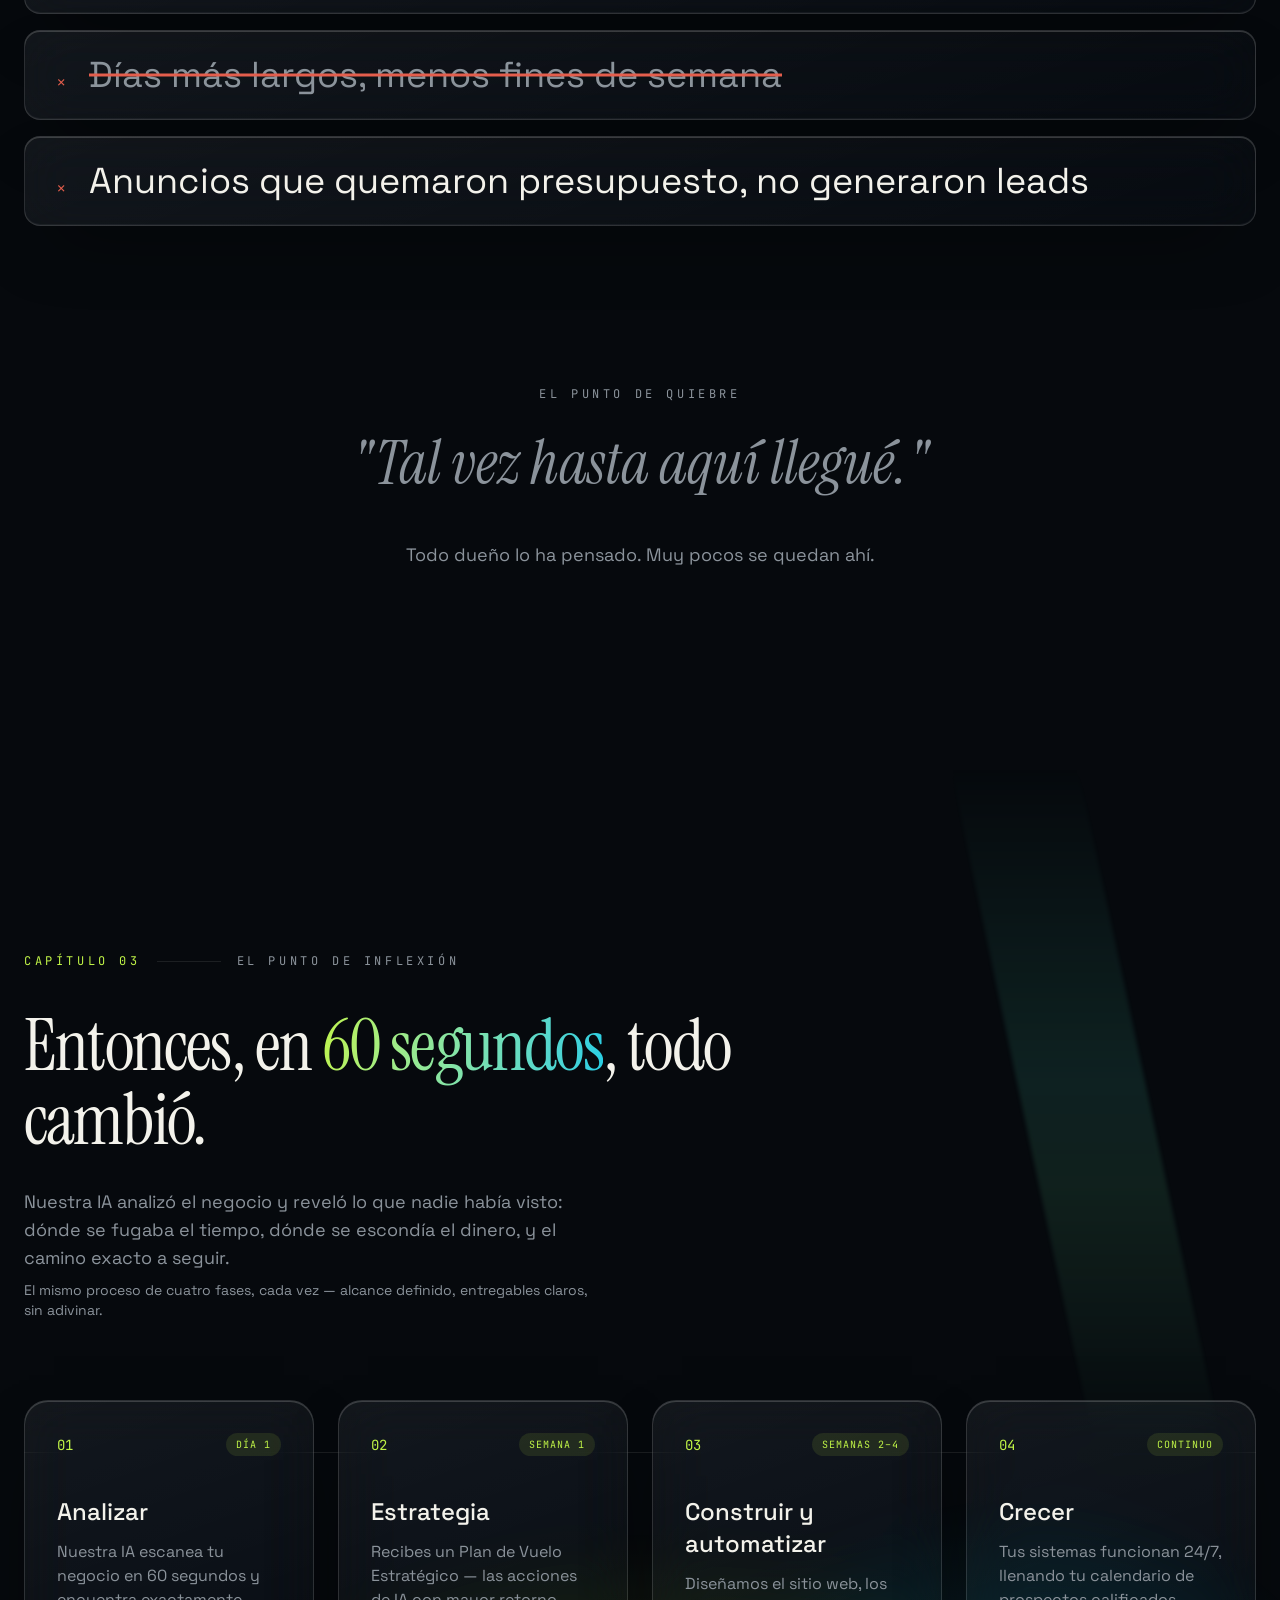
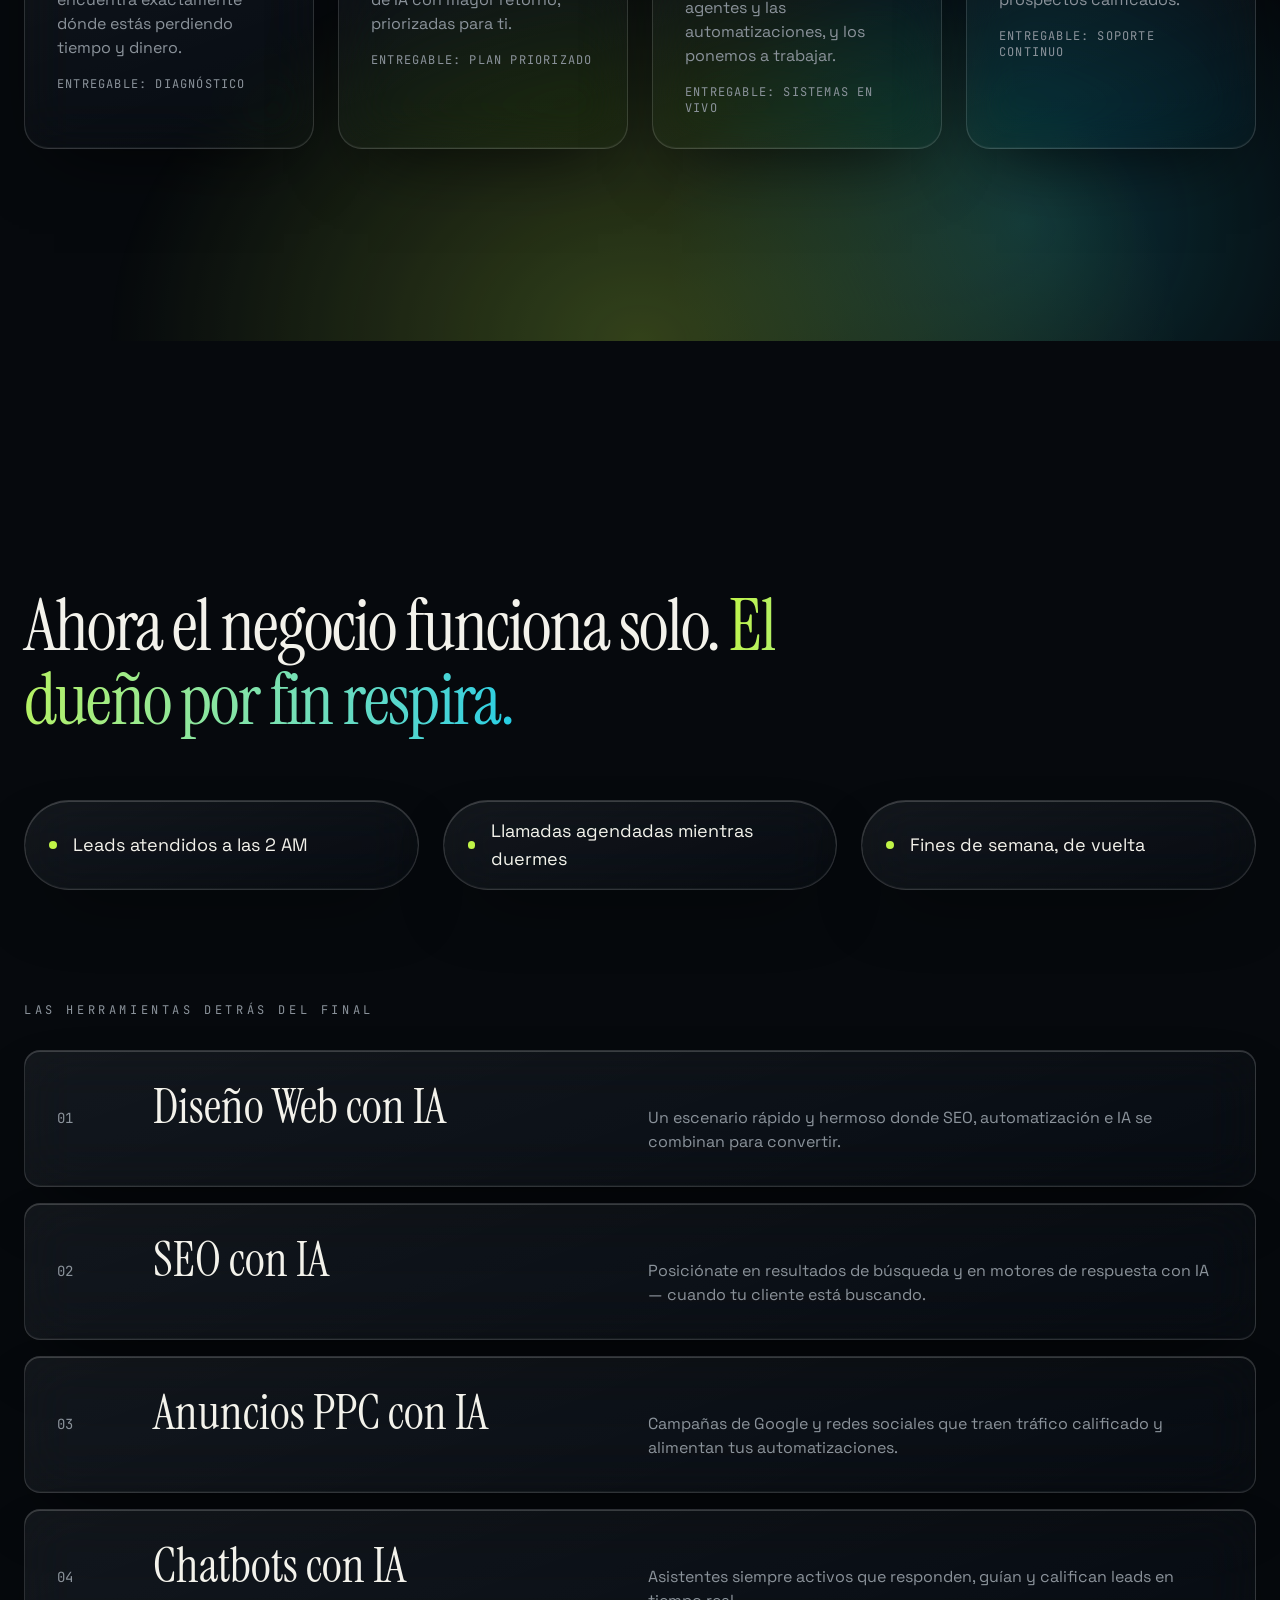
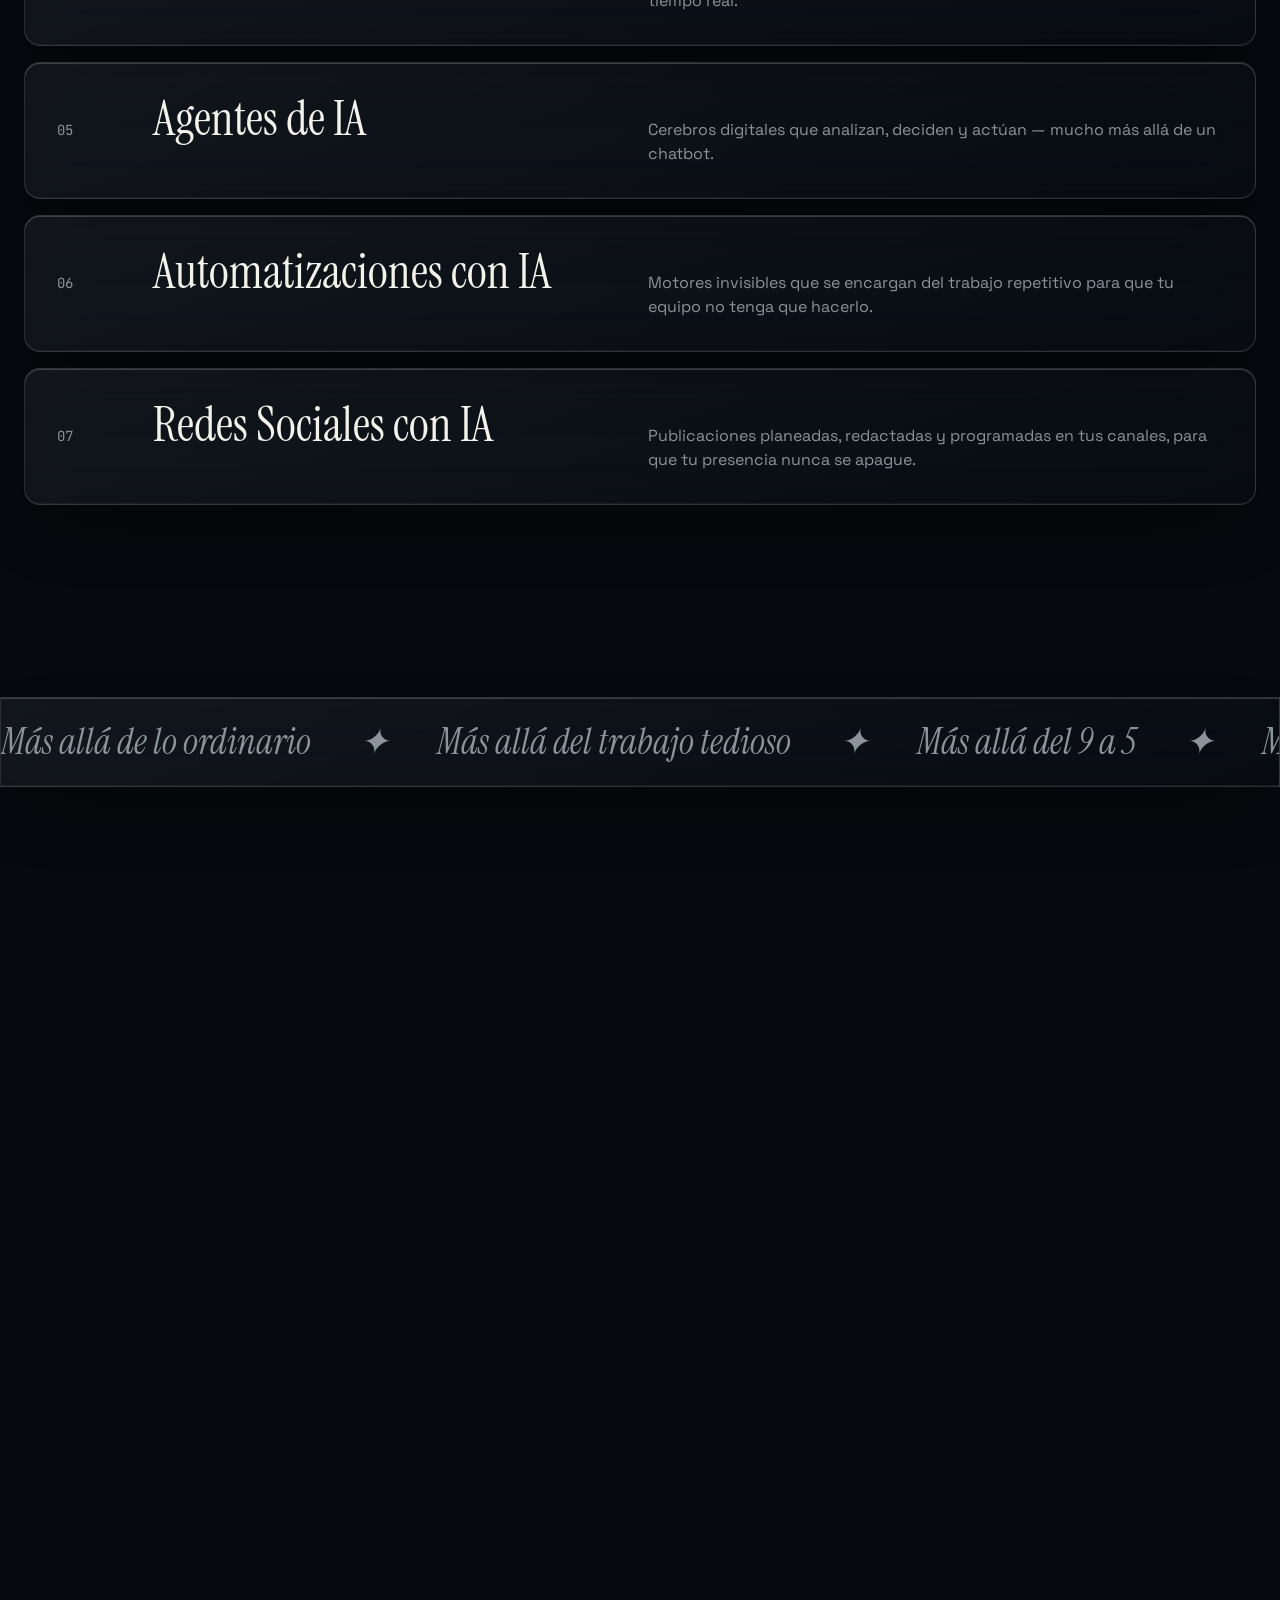
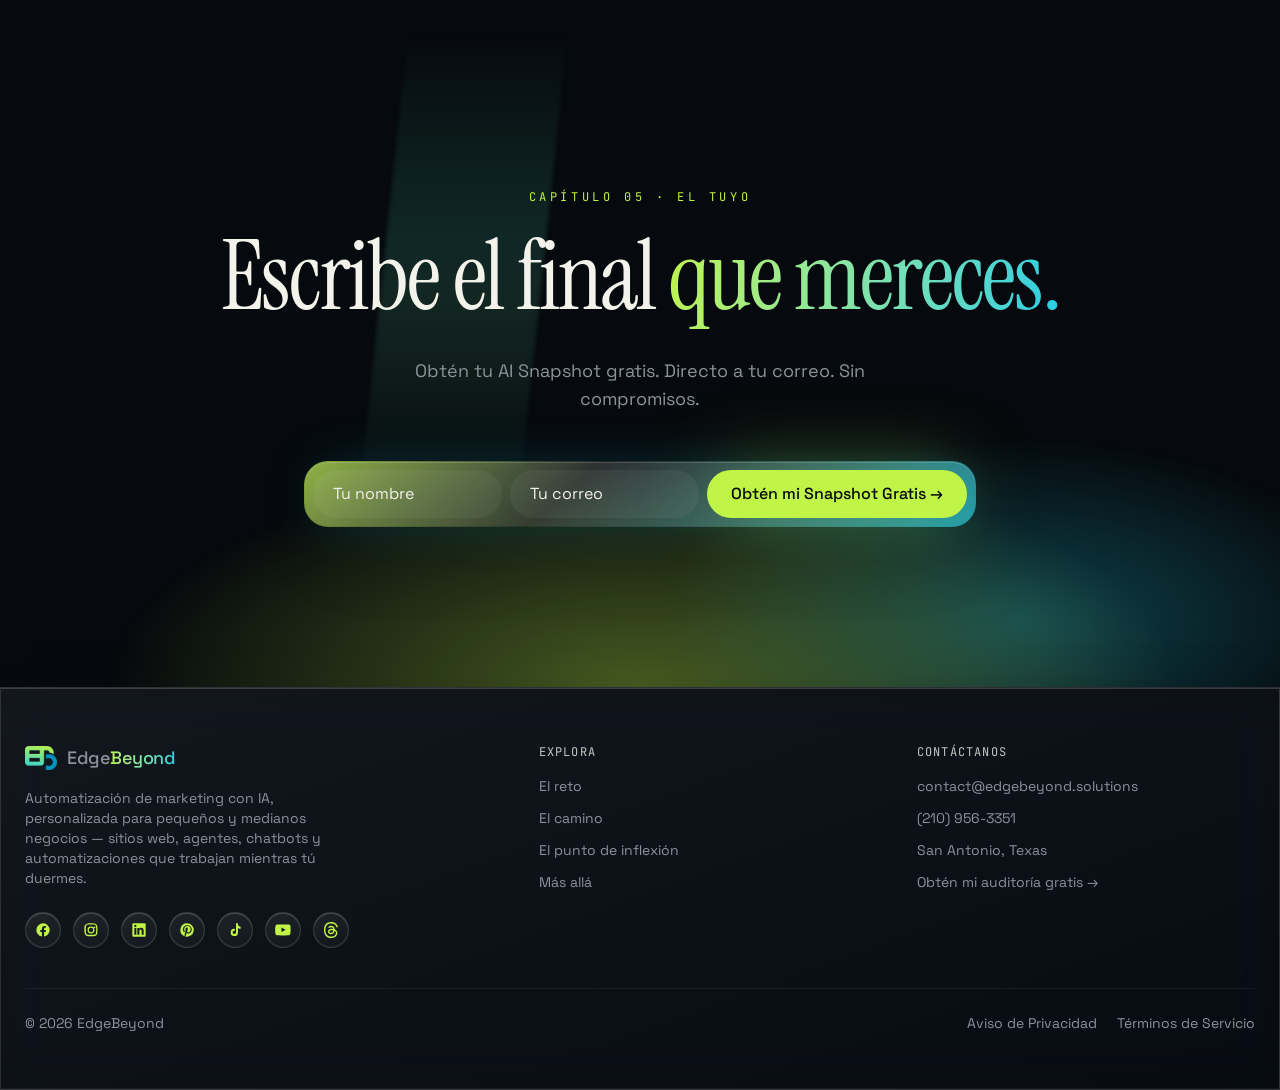
==== commit c3907774: "Intro section: more air above the 'What we actually do' label (pt-24 -> pt-40) so it separates from " ====
--- a/es/index.html
+++ b/es/index.html
@@ -316,7 +316,7 @@
 </section>
 
 <!-- QUÉ HACEMOS — definición directa, rica en palabras clave para buscadores y motores de IA -->
-<section class="mx-auto max-w-4xl px-6 pb-28 pt-24 text-center">
+<section class="mx-auto max-w-4xl px-6 pb-28 pt-40 text-center">
   <div class="reveal mb-7 flex items-center justify-center gap-4 font-mono text-xs uppercase tracking-[0.3em] text-muted-foreground">
     <span class="h-px w-12 bg-border"></span>Lo que realmente hacemos<span class="h-px w-12 bg-border"></span>
   </div>
